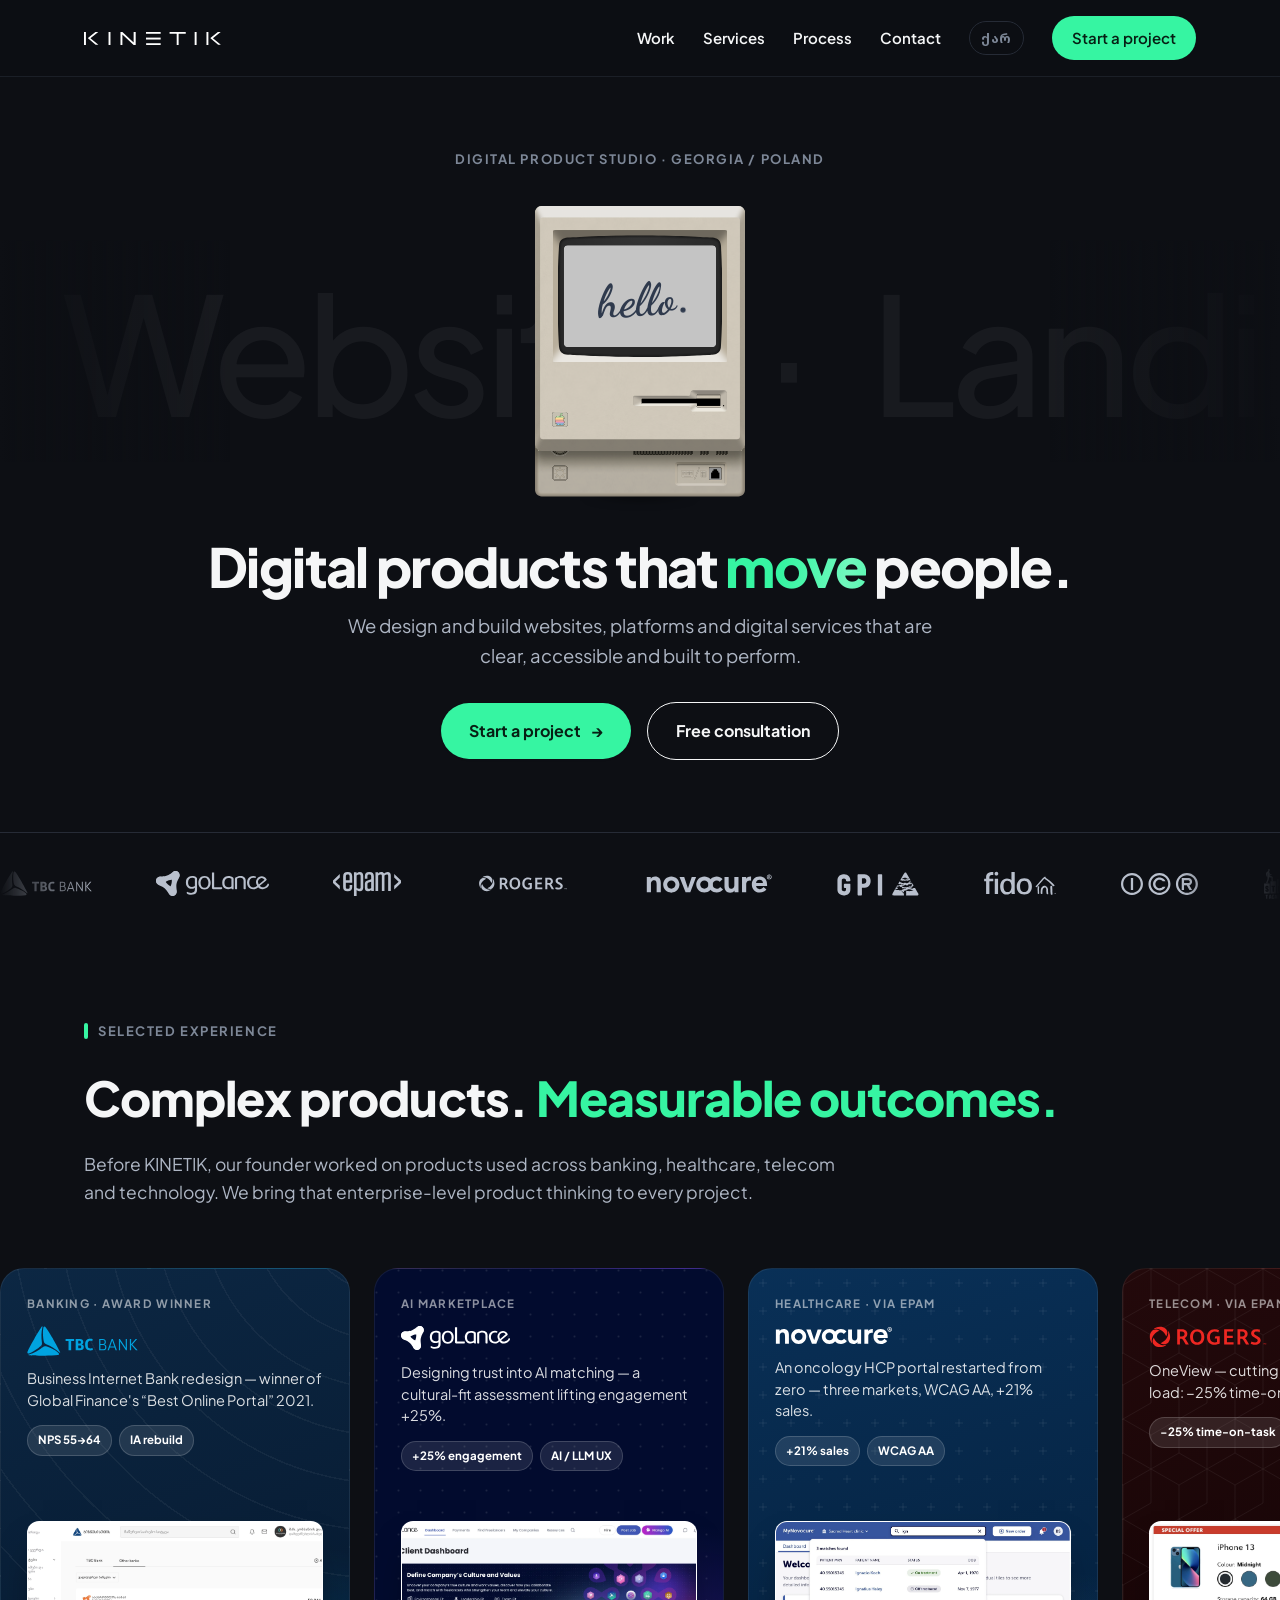
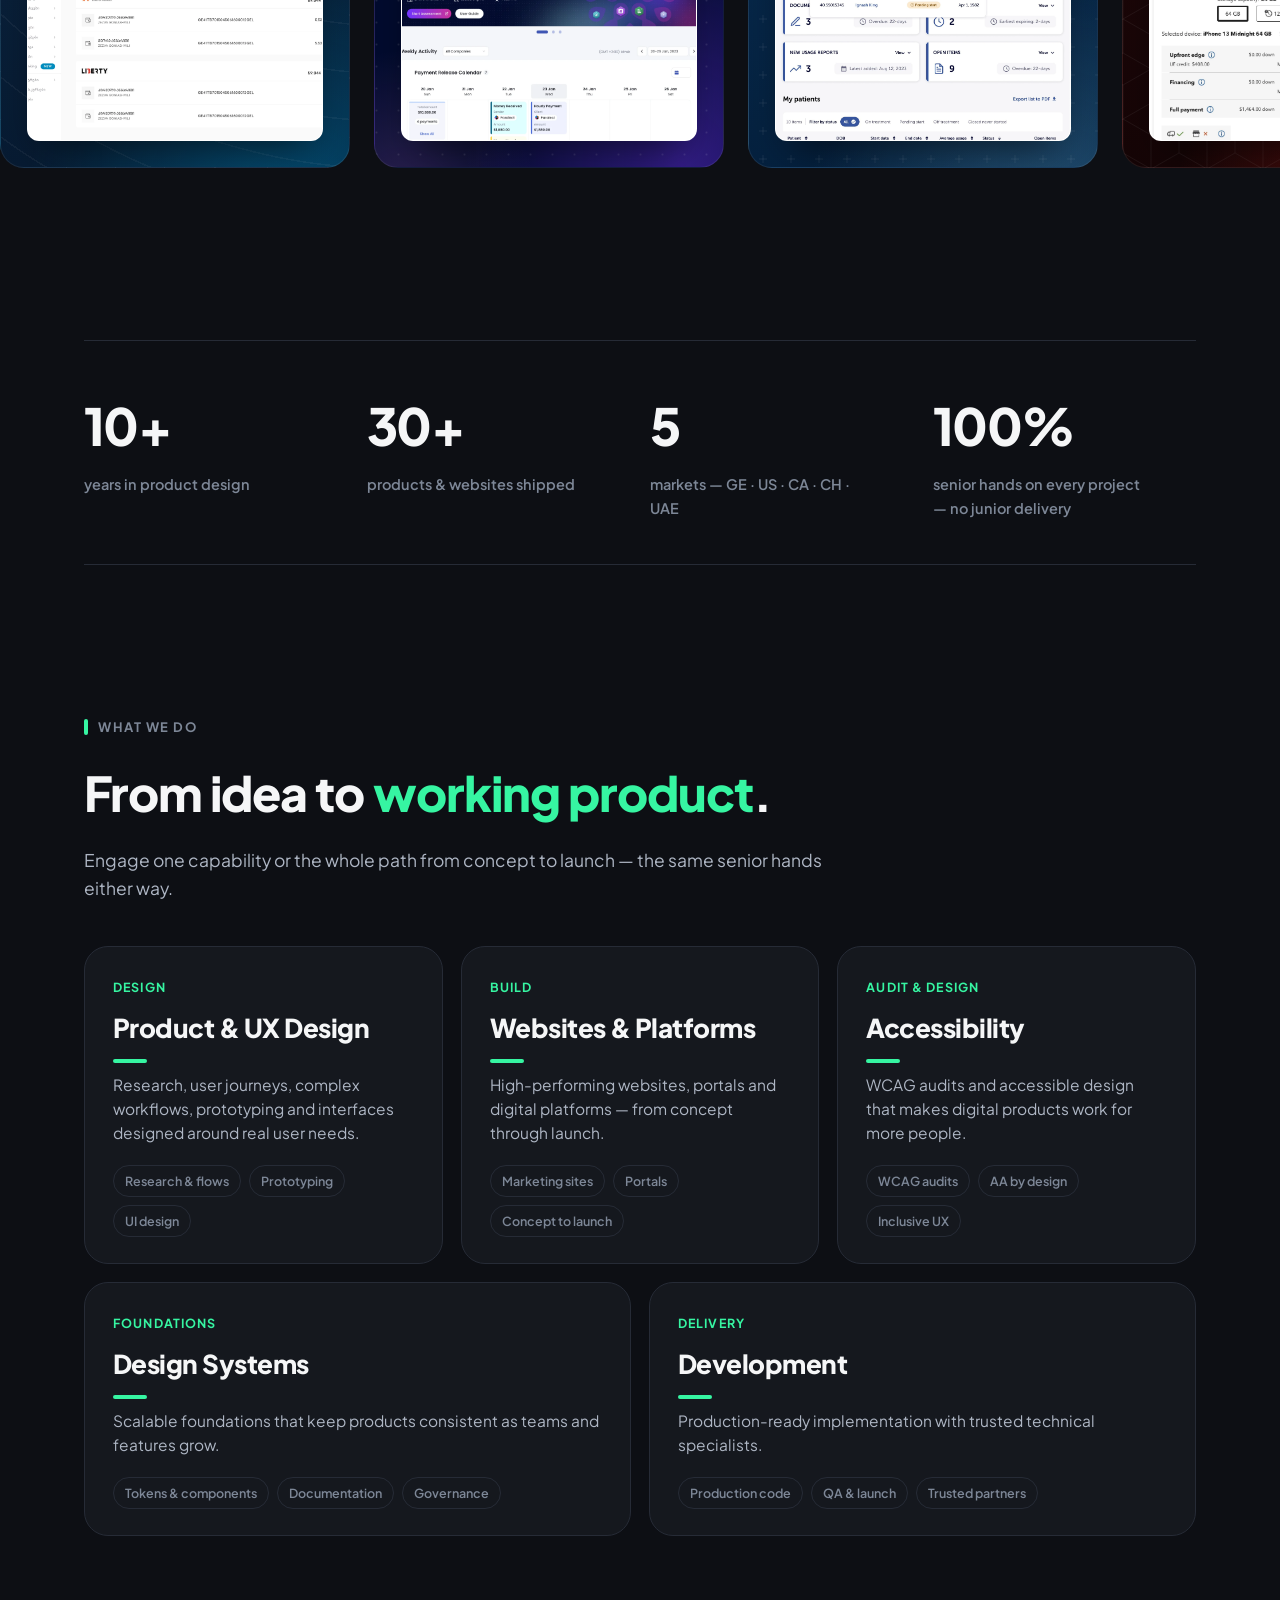
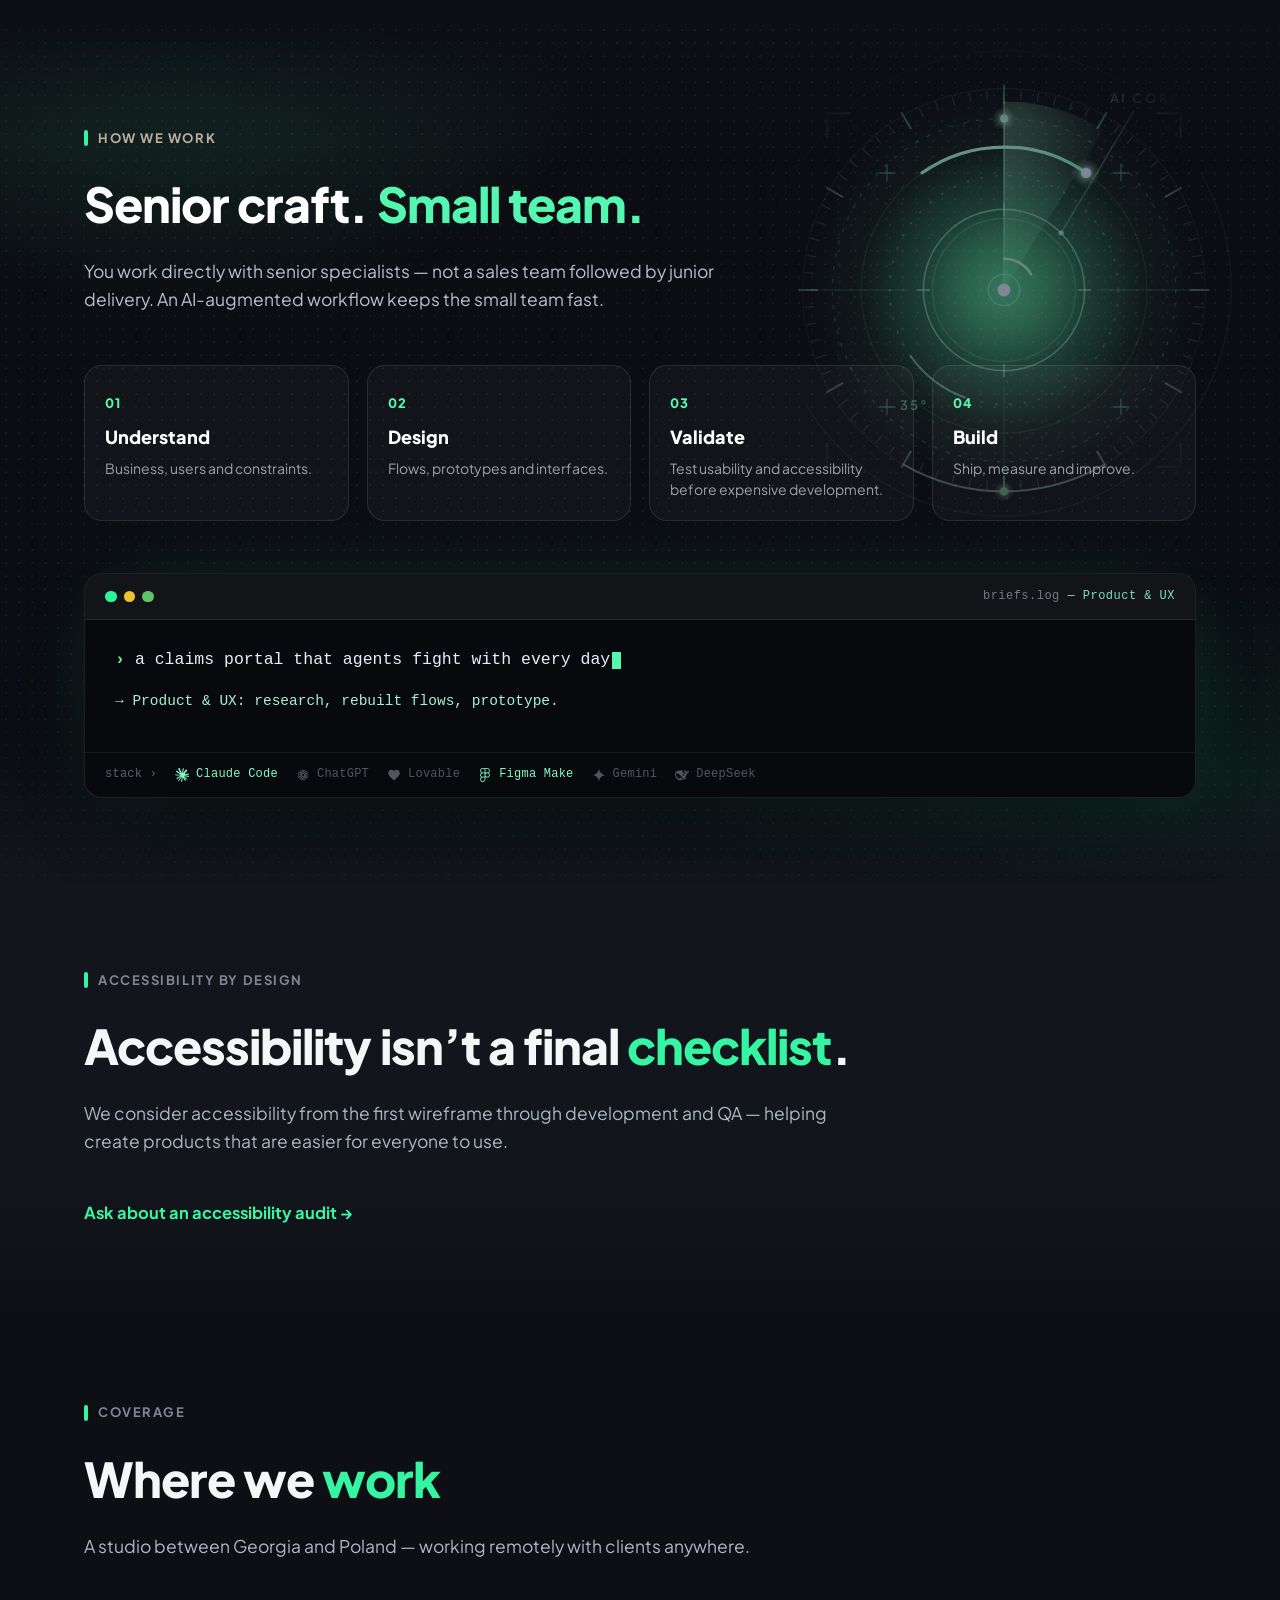
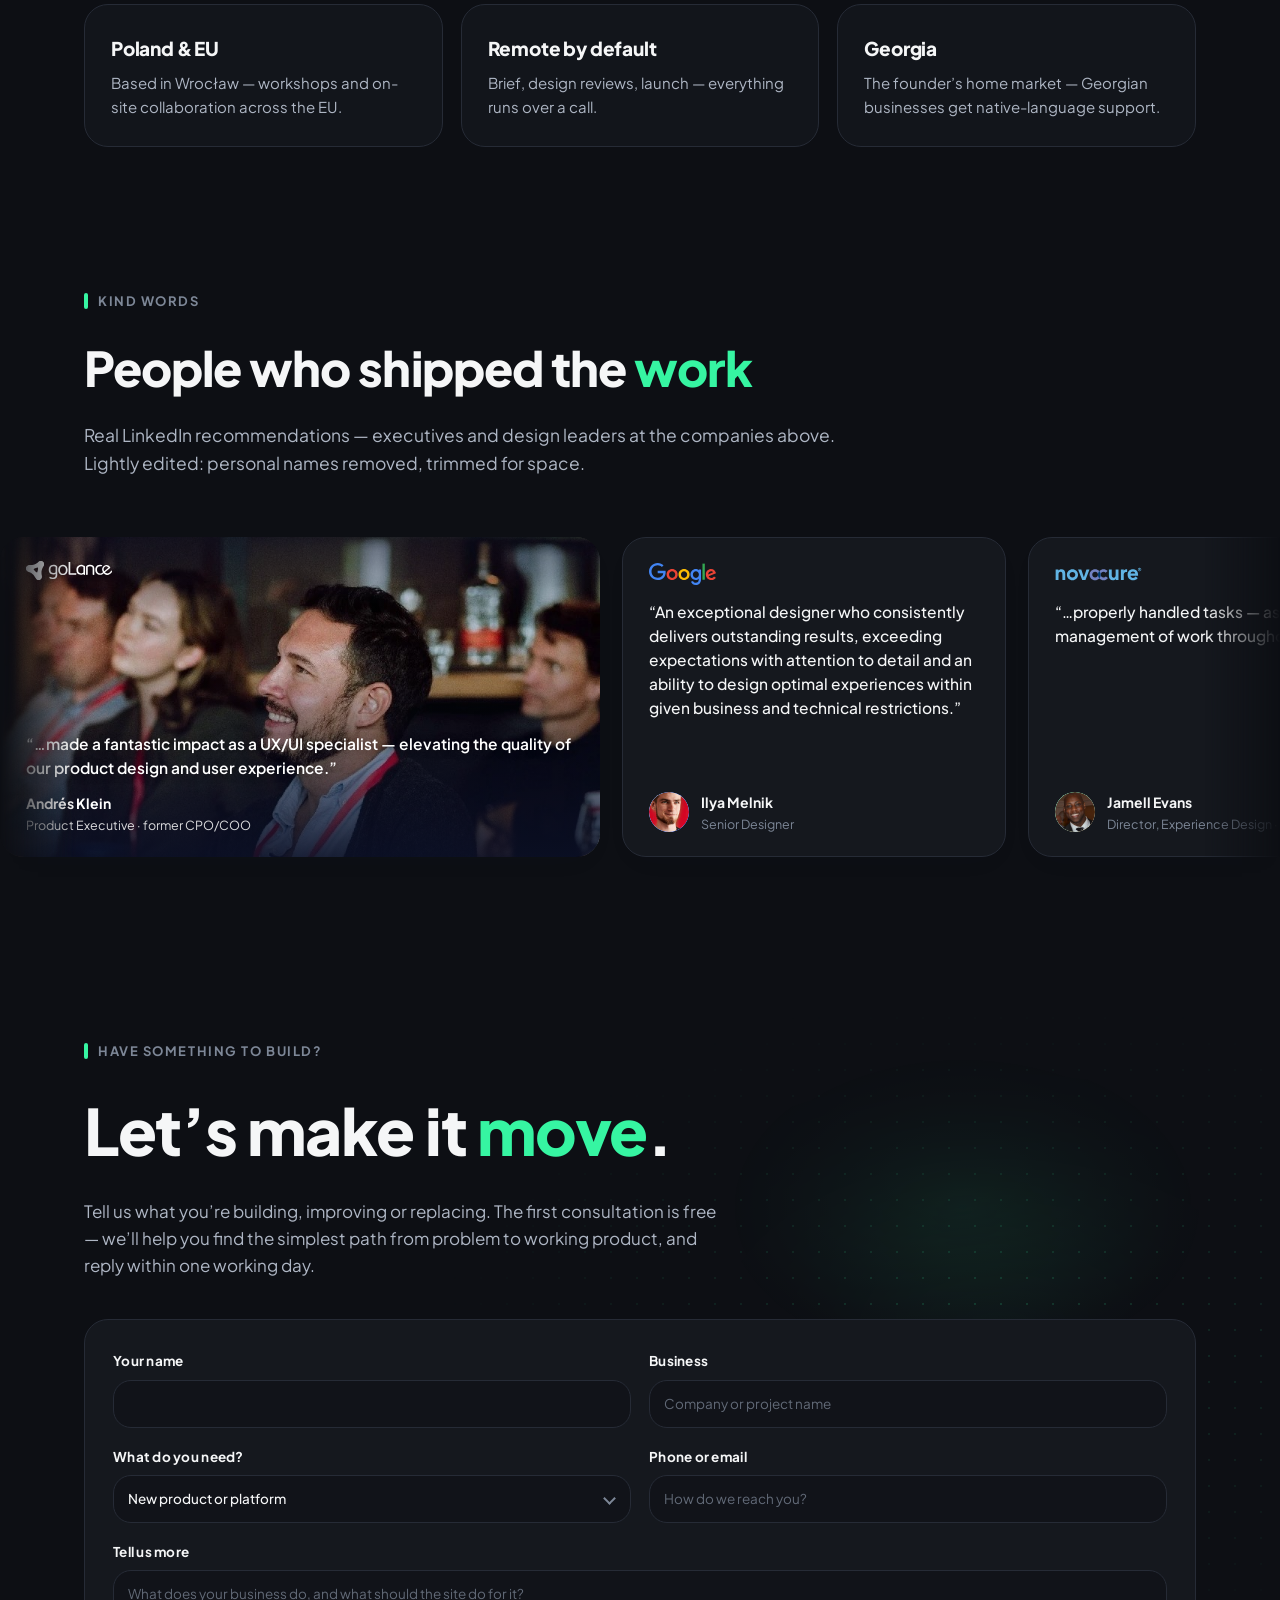
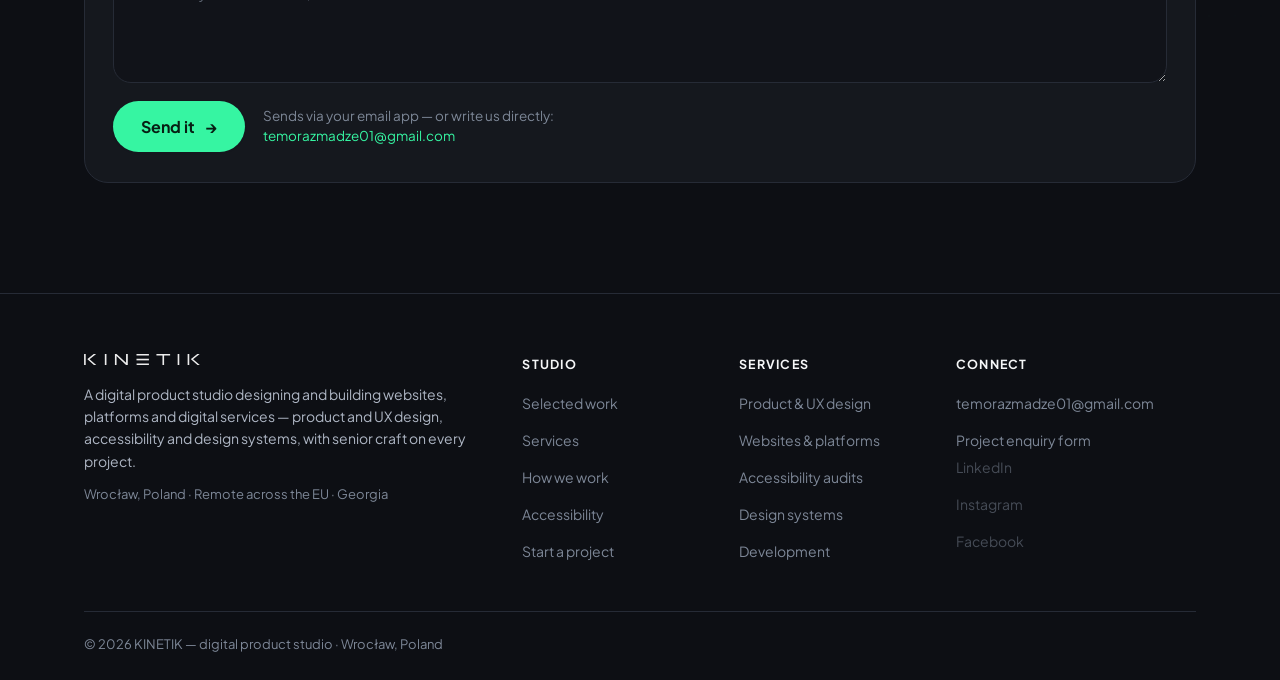
==== index.html @ 0ffe5f5b "Trim the recommendations instead of bracketing them Every quote carried [bracketed] substitutions — " ====
<!DOCTYPE html>
<html lang="en">
<head>
<meta charset="UTF-8">
<meta name="viewport" content="width=device-width, initial-scale=1.0">
<title>KINETIK — Digital Product Studio</title>
<meta name="description" content="KINETIK is a digital product studio. We design and build websites, platforms and digital services that are clear, accessible and built to perform.">

<!-- Open Graph / social share preview.
     TODO when kinetik.ge lands: swap the github.io base below for the real
     domain. Social scrapers demand an ABSOLUTE og:image url — a root-relative
     "/assets/..." also breaks under the Pages subpath, which is why it is fully
     qualified here rather than relative.
     (https://<domain>/assets/og-image.png) — most scrapers refuse relative paths. -->
<meta property="og:type" content="website">
<meta property="og:site_name" content="KINETIK">
<meta property="og:title" content="KINETIK — Digital Product Studio">
<meta property="og:description" content="Digital products that move people. Design, build and accessibility — senior craft, small team.">
<meta property="og:image" content="https://temorazmadze07.github.io/kinetik-site/assets/og-image.png">
<meta property="og:image:width" content="1200">
<meta property="og:image:height" content="630">
<meta property="og:image:alt" content="KINETIK — digital product studio. Digital products that move people.">
<meta name="twitter:card" content="summary_large_image">
<meta name="twitter:image" content="https://temorazmadze07.github.io/kinetik-site/assets/og-image.png">
<meta name="theme-color" content="#0d0f14">
<meta property="og:locale" content="en_GB">
<meta property="og:locale:alternate" content="ka_GE">

<!-- Language pair. hreflang has to be an ABSOLUTE url (relative is invalid), so
     these carry the same temporary github.io base as og:image above and the same
     TODO: swap for https://kinetik.ge/ when the domain lands. Both documents
     must list BOTH alternates, including themselves, or the pairing is ignored. -->
<link rel="canonical" href="https://temorazmadze07.github.io/kinetik-site/">
<link rel="alternate" hreflang="en" href="https://temorazmadze07.github.io/kinetik-site/">
<link rel="alternate" hreflang="ka" href="https://temorazmadze07.github.io/kinetik-site/ka/">
<link rel="alternate" hreflang="x-default" href="https://temorazmadze07.github.io/kinetik-site/">

<link rel="preconnect" href="https://fonts.googleapis.com">
<link rel="preconnect" href="https://fonts.gstatic.com" crossorigin>
<link href="https://fonts.googleapis.com/css2?family=Dancing+Script:wght@700&family=Plus+Jakarta+Sans:ital,wght@0,200..800;1,400&display=swap" rel="stylesheet">
<link rel="stylesheet" href="styles.css?v=19">
<link rel="icon" href="favicon.ico" sizes="32x32">
<link rel="icon" href="assets/favicon.svg" type="image/svg+xml">
<link rel="apple-touch-icon" href="apple-touch-icon.png">
<link rel="manifest" href="site.webmanifest">
<script>
// Must run before the browser restores scroll: always start at the top.
if ("scrollRestoration" in history) history.scrollRestoration = "manual";
</script>
</head>
<body>

<div class="curtain" aria-hidden="true"></div>

<header class="nav" id="top">
  <div class="nav-inner">
    <a class="nav-name" href="#top"><img class="nav-logo" src="assets/kinetik-wordmark-white.svg" alt="KINETIK" width="999" height="95"></a>
    <button class="nav-toggle" type="button" aria-label="Open menu" aria-expanded="false" aria-controls="nav-links"><span class="nav-burger" aria-hidden="true"></span></button>
    <nav class="nav-links" id="nav-links" aria-label="Main navigation">
      <a href="#work">Work</a>
      <a href="#services">Services</a>
      <a href="#process">Process</a>
      <a href="#contact">Contact</a>
      <a class="nav-lang" href="ka/" hreflang="ka" lang="ka">ქარ</a>
      <a class="btn btn-small" href="#contact"><span class="cv-long">Start a project</span><span class="cv-short" aria-hidden="true">Start</span></a>
    </nav>
  </div>
</header>

<main>
  <!-- ============ HERO v2 — matmac-style: giant marquee + retro Mac + orbit badge ============
       v1 hero (showreel layout) lives in git history; its CSS/JS stay in place, unused. -->
  <section class="khero">
    <div class="wrap khero-inner">
      <p class="khero-kicker reveal">Digital product studio &middot; Georgia / Poland</p>
      <div class="khero-mark reveal d1">
        <!-- ghost services type: a BACKGROUND layer centred on the wordmark and
             bleeding the full viewport width, same treatment as the portfolio's
             hero band. Lives inside .khero-mark so it self-centres at every size. -->
        <div class="khero-marquee" aria-hidden="true">
          <div class="khero-mq-track">
            <ul>
              <li>Websites ·</li><li>Landing pages ·</li><li>Redesign ·</li><li>E-commerce ·</li><li>Product design ·</li><li>Branding ·</li>
            </ul>
            <ul>
              <li>Websites ·</li><li>Landing pages ·</li><li>Redesign ·</li><li>E-commerce ·</li><li>Product design ·</li><li>Branding ·</li>
            </ul>
          </div>
        </div>
        <!-- The hero object is the portfolio's FULL mac moment: the Macintosh
             mockup (assets/mac.svg, same file) with the handwritten hello writing
             itself on the CRT — Dancing Script + stroke-mask, portfolio's exact
             geometry (hello at 50%/30.9% of the mac art) and timings (mac rises
             at .45s, pen draws 1.6s @1.15s, dot @2.85s). Brand wordmark stays in
             the nav only. -->
        <div class="khero-mac" aria-hidden="true">
          <img class="khero-macsvg" src="assets/mac.svg" alt="" width="706" height="978">
          <svg class="khero-hello" viewBox="22 0 96 58" width="96" height="58" xmlns="http://www.w3.org/2000/svg" aria-hidden="true">
          <defs>
            <mask id="helloMask" maskUnits="userSpaceOnUse" x="0" y="0" width="150" height="70">
              <path class="hh-mask" pathLength="1" d="M28 44 C30 36 33 24 36 16 C38 10 41 7 43 9 C44 11 42 18 40 24 C38 33 37 41 37 46 C37 48 38 49 39 48 C41 46 42 40 44 35 C45 31 47 30 48 33 C49 36 48 42 48 46 C49 50 51 49 53 46 C55 42 58 36 60 33 C61 31 62 32 61 34 C59 38 56 40 54 41 C52 42 52 45 54 46 C56 48 60 47 63 44 C66 44 68 36 70 26 C72 15 75 7 76 6 C77 6 77 11 76 17 C74 27 71 38 70 44 C70 48 70 50 72 49 C74 46 77 38 80 28 C82 16 86 7 87 6 C88 6 88 11 87 17 C85 27 82 38 81 44 C81 48 81 50 83 49 C85 48 88 46 90 42 C92 36 95 32 98 31 C95 30 92 33 91 37 C90 41 92 45 95 45 C99 45 102 42 102 38 C102 34 100 31 98 31 C100 32 103 36 104 40 C105 43 106 46 106 47"/>
            </mask>
          </defs>
          <text class="hh-text" x="66" y="48" text-anchor="middle" mask="url(#helloMask)">hello</text>
          <circle class="hh-dot" cx="112" cy="45" r="2.6"/>
          </svg>
        </div>
      </div>
      <h1 class="khero-title reveal d1">Digital products that <span class="accent">move</span> people.</h1>
      <p class="khero-sub reveal d2">We design and build websites, platforms and digital services that are clear, accessible and built to perform.</p>
      <div class="hero-cta reveal d3">
        <a class="btn" href="#contact">Start a project <span class="btn-arrow">→</span></a>
        <a class="btn btn-ghost" href="#contact">Free consultation</a>
      </div>
    </div>
  </section>

  <!-- ============ TRUST STRIP ============ -->
  <section class="trust" aria-label="Companies our founder has designed for">
    <svg width="0" height="0" style="position:absolute" aria-hidden="true">
      <defs>
        <symbol id="lg-epam" viewBox="0 0 225.2 79.3">
          <g fill="currentColor" transform="translate(-399.4 -472.35)">
            <path d="M441.9,507.85v14.5c0,3.7,1.8,5.5,5.5,5.5H449c3.7,0,5.5-1.8,5.5-5.5v-7.1H463v6.8c0,9.3-4.7,14.1-14.1,14.1h-1.8c-9.3,0-14.1-4.7-14.1-13v-35.6c0-10.4,4.7-15.2,14.1-15.2h1.8c9.3,0,14.1,4.7,14.1,14.1v21.3H441.9Zm0-8.5h12.5v-13.2c0-3.7-1.8-5.5-5.5-5.5h-1.4c-3.7,0-5.5,1.8-5.5,5.5v13.2Z"/>
            <path d="M468.8,473.15h8.8v4a14.74,14.74,0,0,1,10.7-4.7c7.5,0,11.2,5,11.2,12.3v39c0,7.4-3.7,12.3-11.2,12.3a14.86,14.86,0,0,1-10.7-4.5v20.1h-8.8Zm8.8,51.4a12.23,12.23,0,0,0,8.1,3.2c3.2,0,5.1-1.5,5.1-5.1v-36.8c0-3.6-1.8-5.1-5.1-5.1a12.75,12.75,0,0,0-8.1,3.2Z"/>
            <path d="M504.8,513.75c0-7.7,2.5-10.8,9.2-13.1l11.8-4v-10.5c0-3.7-1.8-5.7-5.5-5.7h-1.4c-3.7,0-5.5,2-5.5,5.7V495h-8.5v-8.5c0-9.3,4.7-14.1,14.1-14.1h1.7c9.3,0,14.1,4.7,14.1,14.1v48.9H526v-3.9a14.87,14.87,0,0,1-10.7,4.6c-7,0-10.3-4-10.3-11v-11.3Zm21,11.1v-20.5l-8,3c-3.2,1.3-4.3,2.9-4.3,6.5v9.5c0,3,1.5,4.5,4.3,4.5A14.48,14.48,0,0,0,525.8,524.85Z"/>
            <path d="M570,535.35h-8.8v-50.1c0-3.1-1.5-4.5-4.2-4.5-2.4,0-5,.9-8.1,3.1v51.5h-8.8v-62.2h8.8v4a15.09,15.09,0,0,1,10.7-4.7c4.5,0,7.5,1.8,9.1,5.1,3.1-2.7,6.8-5.1,11.9-5.1,6.8,0,10.3,4.2,10.3,11v52h-8.8v-50.2c0-3.1-1.5-4.5-4.2-4.5-2.4,0-5,.9-8.1,3.1v51.5Z"/>
            <path d="M421.9,478.85v11.5l-14.7,14,14.7,13.8v11.7l-22.5-21.2v-8.4Z"/>
            <path d="M624.6,500.25v8.4l-22.5,21.2v-11.7l14.7-13.8-14.7-14.1v-11.4Z"/>
          </g>
        </symbol>
        <symbol id="lg-golance" viewBox="0 0 136 30">
          <path fill="currentColor" d="M107.997 13.1834V11.6207C107.997 9.69205 107.423 8.27344 106.275 7.36456C105.148 6.43349 103.599 5.96802 101.628 5.96802C100.458 5.96802 99.4075 6.12313 98.4759 6.43349C97.5445 6.72165 96.7971 7.03201 96.2338 7.36456C95.7789 7.65273 95.4539 7.95192 95.259 8.26228C95.0857 8.55044 94.9991 8.92725 94.9991 9.39286V13.1834V15.0121V20.7312C94.9991 21.1525 95.1182 21.4628 95.3565 21.6623C95.5947 21.8396 95.9414 21.9283 96.3963 21.9283C96.6562 21.9283 96.8946 21.8951 97.1111 21.8286C97.3278 21.7842 97.4903 21.7398 97.5986 21.6955V15.0121V13.1834V9.25981C98.0752 8.97165 98.6492 8.71672 99.3208 8.49501C99.9923 8.27344 100.761 8.16259 101.628 8.16259C102.776 8.16259 103.686 8.45075 104.358 9.02708C105.051 9.6034 105.397 10.5123 105.397 11.7536V13.1834V15.0121V20.7312C105.397 21.1525 105.506 21.4628 105.722 21.6623C105.961 21.8396 106.318 21.9283 106.795 21.9283C107.033 21.9283 107.26 21.8951 107.477 21.8286C107.715 21.7842 107.889 21.7398 107.997 21.6955V15.0121V13.1834Z"/>
          <path fill="currentColor" d="M68.7678 21.7982C68.3561 21.7982 68.0096 21.6652 67.7278 21.3992C67.4679 21.111 67.3379 20.7564 67.3379 20.3352V1.64832H70.0025V19.4707H79.3284C79.4368 19.5594 79.5234 19.7035 79.5885 19.903C79.6534 20.1025 79.6859 20.3242 79.6859 20.5679C79.6859 20.9448 79.5885 21.2441 79.3935 21.4657C79.1985 21.6874 78.9386 21.7982 78.6136 21.7982H68.7678Z"/>
          <path fill="currentColor" d="M65.76 14.1172C65.76 15.7575 65.4567 17.1873 64.8501 18.4065C64.2434 19.6256 63.3878 20.5678 62.283 21.2327C61.1782 21.8978 59.8784 22.2303 58.3837 22.2303C56.8888 22.2303 55.5783 21.8978 54.4518 21.2327C53.347 20.5678 52.4913 19.6256 51.8847 18.4065C51.2782 17.1873 50.9749 15.7575 50.9749 14.1172C50.9749 12.4547 51.2782 11.0249 51.8847 9.82788C52.513 8.60865 53.3795 7.66654 54.4842 7.00156C55.6108 6.33659 56.9105 6.00403 58.3837 6.00403C59.8568 6.00403 61.1457 6.33659 62.2505 7.00156C63.3554 7.66654 64.211 8.60865 64.8176 9.82788C65.4457 11.0249 65.76 12.4547 65.76 14.1172ZM58.3837 8.1986C56.9322 8.1986 55.7733 8.73053 54.9068 9.79466C54.0618 10.8365 53.6394 12.2773 53.6394 14.1172C53.6394 15.9792 54.051 17.4312 54.8742 18.473C55.7191 19.5148 56.8888 20.0358 58.3837 20.0358C59.8568 20.0358 61.0049 19.5148 61.8281 18.473C62.6729 17.409 63.0953 15.957 63.0953 14.1172C63.0953 12.2773 62.6729 10.8365 61.8281 9.79466C61.0049 8.73053 59.8568 8.1986 58.3837 8.1986Z"/>
          <path fill="currentColor" fill-rule="evenodd" clip-rule="evenodd" d="M42.9955 21.3327C41.7391 21.3327 40.58 21.0888 39.5185 20.6011C38.457 20.0914 37.6014 19.2711 36.9516 18.1406C36.3016 17.0101 35.9767 15.5139 35.9767 13.6517C35.9767 11.9672 36.2908 10.5594 36.919 9.42899C37.569 8.29841 38.457 7.44496 39.5836 6.86864C40.7101 6.29231 41.999 6.00415 43.4504 6.00415C44.447 6.00415 45.3568 6.1372 46.18 6.40316C47.0249 6.64707 47.7289 6.95729 48.2921 7.33424C48.6171 7.55581 48.877 7.81074 49.072 8.0989C49.2887 8.365 49.397 8.69742 49.397 9.09644V18.8057V19.3708V22.4631C49.397 23.9263 49.0829 25.1011 48.4546 25.9878C47.848 26.8745 47.0032 27.5172 45.92 27.9163C44.8585 28.3153 43.6562 28.5148 42.3131 28.5148C41.23 28.5148 40.2984 28.3929 39.5185 28.149C38.7388 27.9052 38.208 27.7057 37.9264 27.5505C37.2764 27.1737 36.9516 26.6972 36.9516 26.1207C36.9516 25.8103 37.0165 25.5444 37.1465 25.3227C37.2981 25.1232 37.4823 24.9681 37.6989 24.8572C38.1539 25.212 38.7928 25.5333 39.6161 25.8215C40.4609 26.1319 41.3599 26.287 42.3131 26.287C43.7645 26.287 44.8694 25.9656 45.6276 25.3227C46.4075 24.6799 46.7974 23.6713 46.7974 22.297V20.2004C46.4856 20.4451 46.074 20.6784 45.5626 20.9004C44.8694 21.1886 44.0137 21.3327 42.9955 21.3327ZM45.4001 8.49792C45.9634 8.67523 46.4292 8.8859 46.7974 9.12967V17.7505C46.4774 18.0693 46.0767 18.3656 45.5951 18.6394C45.0102 18.9718 44.2411 19.1381 43.2879 19.1381C41.9665 19.1381 40.8509 18.7169 39.9411 17.8746C39.0529 17.0323 38.6088 15.6136 38.6088 13.6185C38.6088 11.8229 39.0529 10.4708 39.9411 9.56191C40.8292 8.65316 41.999 8.19872 43.4504 8.19872C44.2086 8.19872 44.8585 8.29841 45.4001 8.49792Z"/>
          <path fill="currentColor" fill-rule="evenodd" clip-rule="evenodd" d="M86.8771 21.848C85.5925 21.848 84.4076 21.5975 83.3225 21.0965C82.2372 20.5728 81.3625 19.7303 80.6981 18.5691C80.0336 17.4078 79.7014 15.8708 79.7014 13.9581C79.7014 12.2277 80.0226 10.7817 80.6648 9.62048C81.3293 8.45922 82.2372 7.58263 83.3889 6.99057C84.5406 6.3985 85.8583 6.10254 87.3421 6.10254C88.3608 6.10254 89.291 6.23922 90.1325 6.51245C90.9963 6.76281 91.7161 7.08164 92.2919 7.46868C92.6242 7.69644 92.8899 7.95823 93.0892 8.25433C93.3107 8.52756 93.4214 8.86913 93.4214 9.27891V19.8329V21.848C93.4214 21.848 91.3743 22.3703 90.963 21.4039C90.7857 20.9868 90.7637 20.685 90.7637 20.685C90.4449 20.9363 90.0242 21.1759 89.5014 21.4039C88.7927 21.7 87.9179 21.848 86.8771 21.848ZM90.7637 9.31308V18.1684C90.4366 18.4958 90.0269 18.8002 89.5346 19.0814C88.9367 19.4229 88.1505 19.5937 87.176 19.5937C85.825 19.5937 84.6845 19.161 83.7544 18.2959C82.8463 17.4306 82.3923 15.9733 82.3923 13.9241C82.3923 12.0797 82.8463 10.6907 83.7544 9.75716C84.6623 8.82353 85.8583 8.35671 87.3421 8.35671C88.1172 8.35671 88.7817 8.45922 89.3353 8.66411C89.9111 8.84626 90.3873 9.06258 90.7637 9.31308Z"/>
          <path fill="currentColor" fill-rule="evenodd" clip-rule="evenodd" d="M124.866 17.8402L132.582 11.4077C132.889 11.1683 133.084 10.9086 133.168 10.6284C133.242 10.3295 133.158 9.97474 132.915 9.5641C132.256 8.44416 131.426 7.60651 130.427 7.05089C129.435 6.46546 128.366 6.19386 127.222 6.23607C126.095 6.26707 124.974 6.62482 123.859 7.30944C122.982 7.84818 122.261 8.50616 121.699 9.28365C121.125 10.0424 120.734 10.8794 120.526 11.7947C120.336 12.6987 120.334 13.6662 120.518 14.6968C120.709 15.6977 121.769 17.7083 121.769 17.7083C121.769 17.7083 120.091 18.9459 119.446 19.2253C118.801 19.5047 118.101 19.6942 117.229 19.6942C115.783 19.6942 114.582 19.1943 113.625 18.1945C112.668 17.1946 112.19 15.76 112.19 13.8907C112.19 12.0431 112.647 10.6195 113.561 9.61963C114.497 8.61973 115.719 8.11978 117.229 8.11978C118.122 8.11978 118.963 8.32416 119.253 8.47433C119.253 8.47433 121.138 7.43249 120.22 6.82542C119.542 6.37646 118.548 5.96802 117.229 5.96802C115.762 5.96802 114.444 6.25057 113.274 6.81569C112.126 7.40257 111.222 8.28282 110.563 9.45658C109.904 10.6303 109.574 12.1084 109.574 13.8907C109.574 15.6513 109.915 17.1185 110.595 18.2922C111.275 19.4878 112.19 20.379 113.338 20.9657C114.507 21.5744 115.783 21.8787 117.165 21.8787C118.483 21.8787 119.446 21.5754 120.22 21.204C121.059 20.8498 122.414 19.9508 122.93 19.4231C123.498 20.0803 124.148 20.694 124.809 21.0964C125.981 21.7751 127.232 22.0615 128.563 21.9555C129.913 21.8384 131.292 21.3478 132.7 20.4837C133.504 19.9899 134.171 19.4533 134.701 18.8738C135.25 18.2831 135.628 17.7206 135.836 17.1864C136.051 16.6222 136.055 16.1627 135.846 15.808C135.714 15.5841 135.535 15.4274 135.308 15.338C135.088 15.2186 134.839 15.1554 134.561 15.1482C134.371 15.6713 134.042 16.2543 133.575 16.8972C133.108 17.54 132.49 18.0972 131.722 18.5685C130.276 19.4551 128.909 19.774 127.617 19.5249C126.621 19.3084 125.696 18.7415 124.866 17.8402ZM130.6 10.4515C129.923 9.46991 129.081 8.8432 128.075 8.57146C127.057 8.28111 126 8.47265 124.903 9.14607C123.77 9.84191 123.076 10.8398 122.82 12.1398C122.579 13.3763 122.846 14.6905 123.704 16.1913L130.6 10.4515Z"/>
          <path fill="currentColor" fill-rule="evenodd" clip-rule="evenodd" d="M28.417 5.27847C28.4959 3.77077 27.9113 2.24387 26.7021 1.19089C24.6466 -0.599161 21.565 -0.341963 19.819 1.76533C19.1319 2.59454 18.754 3.58663 18.6737 4.59415C18.5511 5.65418 18.6706 6.71445 18.8062 7.91608C19.0012 9.64536 19.2292 11.6671 18.816 14.4012C18.4744 16.6613 17.5272 18.544 16.6699 20.2482C16.0659 21.4492 15.5065 22.5613 15.2348 23.6545C14.743 25.4754 15.2829 27.5054 16.7799 28.8092C18.8354 30.5991 21.917 30.342 23.663 28.2347C24.3088 27.4553 24.6815 26.5319 24.7906 25.5873C25.0018 24.2404 24.8553 22.7818 24.7011 21.2472C24.5124 19.3688 24.3122 17.3767 24.7426 15.3368C25.3194 12.6023 26.2036 10.9215 26.9624 9.47896C27.605 8.25739 28.1577 7.20672 28.3578 5.832C28.3863 5.65624 28.4055 5.47939 28.4157 5.30229C28.4162 5.29451 28.4168 5.28673 28.4173 5.27883L28.417 5.27847Z"/>
          <path fill="currentColor" fill-rule="evenodd" clip-rule="evenodd" d="M25.751 9.42706C27.063 8.74659 28.0596 7.47027 28.3442 5.8779C28.8281 3.171 27.0716 0.576052 24.4211 0.0819324C23.3779 -0.112677 22.3515 0.0472888 21.4608 0.477957C20.5055 0.897078 19.6704 1.53026 18.7243 2.24779C17.3625 3.28052 15.7701 4.48793 13.2563 5.48334C11.1784 6.30614 9.11644 6.40618 7.24984 6.49662C5.93347 6.56055 4.71432 6.61963 3.65555 6.92437C1.87454 7.39673 0.43241 8.88334 0.0801746 10.8536C-0.403722 13.5605 1.35266 16.1555 4.00325 16.6496C4.98415 16.8325 5.95009 16.7021 6.80219 16.328C8.04365 15.8442 9.20096 14.9893 10.4186 14.0898C11.9094 12.9884 13.4907 11.8203 15.4272 11.1855C18.023 10.3345 19.8832 10.2793 21.4796 10.2321C22.8322 10.1919 23.9955 10.1575 25.2566 9.64938C25.4179 9.58751 25.5755 9.51701 25.7289 9.43848C25.7363 9.43484 25.7436 9.43131 25.7509 9.42767L25.751 9.42706Z"/>
          <path fill="currentColor" fill-rule="evenodd" clip-rule="evenodd" d="M17.338 29.166C18.5749 29.9901 20.1605 30.2346 21.6578 29.6874C24.2031 28.7573 25.5296 25.8919 24.6205 23.2875C24.2634 22.2642 23.6142 21.4334 22.8033 20.8583C21.9665 20.2178 21.0078 19.7932 19.9211 19.3118C18.3594 18.6203 16.5336 17.8117 14.4261 16.0772C12.684 14.6436 11.5647 12.861 10.5515 11.2472C9.83788 10.1108 9.17689 9.05808 8.38804 8.27033C7.09301 6.92226 5.1034 6.38587 3.24911 7.06343C0.70386 7.99357 -0.622596 10.8589 0.286431 13.4634C0.622589 14.4265 1.2174 15.219 1.9623 15.7885C2.99673 16.6497 4.30506 17.2491 5.68164 17.8798C7.36629 18.6515 9.15303 19.4701 10.6644 20.8725C12.6903 22.7522 13.6701 24.3781 14.5111 25.7735C15.2215 26.9522 15.8327 27.9664 16.8918 28.8303C17.0309 28.9479 17.1761 29.0574 17.3264 29.1581C17.3302 29.1608 17.334 29.1634 17.3378 29.166H17.338Z"/>
        </symbol>
              <symbol id="lg-rogers" viewBox="-64.16469 -18.6757 556.09398 112.0542"><path fill="currentColor" d="M394.9912 33.641c-1.386-.74-2.4368-1.2961-3.7452-1.9953-4.4075-2.3468-7.8296-4.199-7.8296-8.1608 0-4.4484 4.2194-6.3496 8.9295-6.3496 6.3128 0 11.1945 2.1016 12.1758 2.4695v-9.3956c-.785-.2413-5.119-1.6886-13.1326-1.6886-12.2862 0-18.8975 7.2532-18.8975 15.5244 0 8.2508 6.7012 12.503 12.278 15.4713 1.2757.6787 2.8171 1.5005 4.0355 2.1465 4.6201 2.4614 8.0137 4.3953 8.0137 8.6678 0 4.8614-4.6978 7.1592-9.3874 7.1592-8.0096 0-12.871-2.9234-13.6968-3.3772l-2.7108 8.308c.7932.4743 7.1796 3.737 16.5915 3.737 11.5176 0 20.1241-6.7462 20.1241-16.7265 0-7.0855-4.8204-11.5707-12.7482-15.7901m-55.8053 1.5618h-6.689V17.6096h6.689c8.8273 0 10.3769 5.72 10.3769 8.7128 0 3.4998-1.7745 8.8804-10.3769 8.8804m10.3483 6.9506v-.3557c2.2978-.8627 10.2746-4.894 10.2746-15.418 0-7.5067-4.8409-17.1395-20.3612-17.1395h-16.935v56.2223h9.9844V43.5681h3.5857c5.1761 0 6.4886 1.8848 9.7186 7.6866l8.03 14.2078h11.5094l-9.2975-16.3993c-3.0583-5.4788-5.4092-6.5909-6.509-6.9098M117.4 35.2028h-6.6849V17.6096H117.4c8.8354 0 10.3727 5.72 10.3727 8.7128 0 3.4998-1.7703 8.8804-10.3727 8.8804m10.3523 6.9506v-.3557c2.3019-.8627 10.2746-4.894 10.2746-15.418 0-7.5067-4.845-17.1395-20.3653-17.1395h-16.939v56.2223h9.9925V43.5681h3.5898c5.168 0 6.4804 1.8848 9.7104 7.6866l8.0341 14.2078h11.5053l-9.2974-16.3993c-3.0501-5.4788-5.4052-6.5909-6.505-6.9098m110.7315 1.0917h8.5738v12.597c-2.1793 1.0262-4.4811 1.705-8.1609 1.705-11.8855 0-17.7854-7.9401-17.7854-20.067 0-11.955 5.9857-20.3243 18.1411-20.3243 4.4607 0 8.9827 1.435 12.736 3.7942l2.813-8.6229c-4.4239-2.31-10.291-3.7983-16.3094-3.7983-17.168 0-28.0928 12.5561-28.0928 29.6383 0 16.1336 9.6654 28.0028 27.7411 28.0028 7.6989 0 14.024-1.9585 19.0406-4.522V35.121h-16.0436zm45.1381-2.2692h21.551v-8.3612h-21.551V17.6014h21.641l2.7311-8.3612h-34.61v56.2223h34.6918v-8.3612h-24.4539zM174.2764 57.547c-10.2092 0-15.5325-7.429-15.5325-20.1527 0-12.8096 5.3233-20.2385 15.5325-20.2385 10.4587 0 15.5285 7.7683 15.5285 20.2385 0 12.7237-5.401 20.1527-15.5285 20.1527m0-49.0182c-16.3216 0-26.2447 11.7874-26.2447 28.8655 0 17.2498 10.013 28.7796 26.2447 28.7796 16.0682 0 26.2407-11.5298 26.2407-28.7796 0-16.9922-9.919-28.8655-26.2407-28.8655m252.1397 50.6904l-1.844 4.796h-.026l-1.8644-4.796h-1.3615v6.2433h.8463v-5.2211h.023l2.0524 5.2211h.5724l2.0566-5.2211h.0229v5.2211h.8708v-6.2433h-1.3533zm-10.982.7687h2.0076v5.4746h.8667V59.988h2.0076v-.7687h-4.8818zM60.1392 34.7735c2.4083-3.1482 4.2808-8.3489 4.2808-13.7009C64.42 10.1684 54.2148 0 37.3044 0 26.9234 0 18.6808 4.1745 13.108 8.9336c2.7312-.8913 6.6113-1.795 11.4645-1.795 12.9772 0 28.195 10.238 35.5667 27.635m-45.5756 5.1597c-2.4082 3.1442-4.2808 8.349-4.2808 13.6968 0 10.9043 10.2052 21.0727 27.1156 21.0727 10.381 0 18.6236-4.1745 24.1922-8.9295-2.727.8913-6.6072 1.7908-11.4603 1.7908-12.9772 0-28.195-10.2338-35.5667-27.6308m20.2058-25.3656c-3.1441-2.4123-8.3489-4.2849-13.6968-4.2849C10.1724 10.2828 0 20.488 0 37.4025c0 10.381 4.1745 18.6195 8.9295 24.1881-.8913-2.723-1.7908-6.6071-1.7908-11.4603 0-12.9731 10.2337-28.1909 27.6307-35.5626m32.7947 10.0048c0 12.9772-10.2338 28.195-27.6349 35.5667 3.1442 2.4082 8.353 4.2848 13.701 4.2848 10.9042 0 21.0726-10.2051 21.0726-27.1155 0-10.385-4.1786-18.6277-8.9295-24.1964.8872 2.723 1.7908 6.6072 1.7908 11.4604"/></symbol>
              <symbol id="lg-novocure" viewBox="-140 226 615 98"><path id="XMLID_21_" fill="currentColor" d="M-64.1,317.1h-20v-37.3c0-9.8-1.4-19.9-12-19.9c-14.2,0-15.3,13.1-15.3,17.1v40.1h-20v-73.6
	h19.1v8.9c4.5-6.9,11.8-10.7,21.1-10.7c17,0,27.1,10.9,27.1,29.2V317.1z"/>
<polyline id="XMLID_20_" fill="currentColor" points="66.6,297.6 84.5,243.5 105.5,243.5 77.6,317.1 54.9,317.1 25.9,243.5 48.4,243.5 
	66.2,297.6 66.6,297.6 "/>
<path id="XMLID_19_" fill="currentColor" d="M269,318.9c-17,0-27.1-10.9-27.1-29.2v-46.2h20v37.3c0,9.9,1.4,19.9,12,19.9
	c14.2,0,15.3-13.1,15.3-17.1v-40.1h20v73.6h-19.1v-8.9C285.7,315.1,278.3,318.9,269,318.9"/>
<path id="XMLID_16_" fill="currentColor" d="M410.1,318.8c-21.3,0-36.8-16.2-36.8-38.6c0-23.1,14.8-38.6,36.8-38.6c23.2,0,36.5,14.6,36.5,40
	v6h-53.1c1.5,9.2,8,14.8,17.3,14.8c9,0,13.8-4.5,17.7-9.3l0.7-0.8l14.5,11l-0.7,0.9C435.5,313.5,423.5,318.8,410.1,318.8 M393.6,272
	h33c-0.6-9.4-6.5-14.8-16.4-14.8C401.1,257.2,395.2,262.4,393.6,272"/>
<path id="XMLID_13_" fill="currentColor" d="M-13.6,318.9c-21.6,0-39.1-17.3-39.1-38.6c0-21.3,17.6-38.6,39.1-38.6
	c21.6,0,39.1,17.3,39.1,38.6C25.5,301.6,7.9,318.9-13.6,318.9 M-13.6,260.4c-11.1,0-20.1,8.9-20.1,19.9c0,10.9,9,19.9,20.1,19.9
	c11.1,0,20.1-8.9,20.1-19.9C6.5,269.3-2.5,260.4-13.6,260.4"/>
<path id="XMLID_12_" fill="currentColor" d="M346.1,317.1h-20v-73.6h20v8.8c4.4-6.7,11.8-10.6,20.4-10.6c0.6,0,1.3,0,2.1,0.1l1,0.1v19.5
	l-1.3-0.2c-1.5-0.2-2.8-0.4-4-0.4c-17.9,0-18.1,16.8-18.1,16.9V317.1z"/>
<path id="XMLID_9_" fill="currentColor" d="M145.3,318.4c-21.6,0-39.1-17.3-39.1-38.6c0-21.3,17.6-38.6,39.1-38.6
	c21.6,0,39.1,17.3,39.1,38.6C184.4,301.1,166.9,318.4,145.3,318.4 M145.3,260c-11.1,0-20.1,8.9-20.1,19.9c0,10.9,9,19.9,20.1,19.9
	c11.1,0,20.1-8.9,20.1-19.9C165.4,268.9,156.4,260,145.3,260"/>
<path id="XMLID_8_" fill="currentColor" d="M204.6,318.5c-21.6,0-39.1-17.3-39.1-38.6c0-21.3,17.6-38.6,39.1-38.6c10.5,0,20.4,4.2,27.7,11.7
	l0.7,0.8l-13.5,13.1l-0.7-0.8c-3.8-3.9-8.8-6-14.2-6c-11.1,0-20.1,8.9-20.1,19.9c0,10.9,9,19.9,20.1,19.9c6,0,11.7-2.7,15.5-7.4
	l0.7-0.8l14.6,11.7l-0.7,0.8C227.3,313.2,216.3,318.5,204.6,318.5"/>
<path id="XMLID_7_" fill="currentColor" d="M184.4,279.8c0-9.6-3.6-18.4-9.5-25.2c-5.9,6.8-9.5,15.6-9.5,25.2c0,9.6,3.6,18.4,9.5,25.2
	C180.8,298.3,184.4,289.5,184.4,279.8"/>
<path id="XMLID_2_" fill="currentColor" d="M456.9,231.3c6.5,0,11.7,5.3,11.7,11.9s-5.2,11.9-11.7,11.9c-6.4,0-11.6-5.3-11.6-11.9
	S450.5,231.3,456.9,231.3 M456.9,252.4c5,0,8.8-4.1,8.8-9.3c0-5.2-3.8-9.2-8.8-9.2c-4.9,0-8.7,4.1-8.7,9.2
	C448.2,248.3,452,252.4,456.9,252.4 M452.8,237.1h4.9c2.3,0,3.9,1.5,3.9,3.8c0,1.8-1.3,2.9-2.1,3.1v0.1c0,0,0.1,0.1,0.4,0.7l2.2,4.3
	h-3l-2-4.4h-1.6v4.4h-2.8V237.1z M457.1,242.7c1.1,0,1.7-0.7,1.7-1.8c0-1.1-0.6-1.7-1.7-1.7h-1.6v3.5H457.1z"/></symbol>
              <symbol id="lg-tbc" viewBox="0 0 156.67216 42.32074"><g
     id="layer1"
     transform="translate(179.13371,-233.76225)">
    <g
       id="g1413"
       transform="translate(0.4999957,-0.49999891)">
      <polygon
         transform="matrix(0.02381832,0,0,0.02381832,-179.13808,234.7582)"
         style="clip-rule:evenodd;fill:currentColor;fill-opacity:1;fill-rule:nonzero;image-rendering:optimizeQuality;shape-rendering:geometricPrecision;text-rendering:geometricPrecision"
         class="fil0"
         points="2441,1420 2441,874 2267,874 2267,747 2771,747 2771,874 2596,874 2596,1420 "
         id="polygon1339" />
      <path
         style="clip-rule:evenodd;fill:currentColor;fill-opacity:1;fill-rule:nonzero;stroke-width:0.02381832;image-rendering:optimizeQuality;shape-rendering:geometricPrecision;text-rendering:geometricPrecision"
         class="fil0"
         d="m -103.96746,265.65056 c 0.30964,-0.11909 0.54782,-0.33346 0.69073,-0.61928 0.11909,-0.30963 0.19055,-0.73836 0.19055,-1.31 0,-0.57164 -0.0715,-1.00037 -0.19055,-1.28619 -0.14291,-0.28582 -0.38109,-0.50019 -0.71455,-0.61928 -0.30964,-0.11909 -0.80982,-0.16673 -1.4291,-0.16673 h -1.92928 v 4.16821 h 1.92928 c 0.6431,0 1.11946,-0.0476 1.45292,-0.16673 z m -0.35728,-6.74058 c 0.262,-0.1191 0.45255,-0.30964 0.57164,-0.57164 0.0953,-0.262 0.16673,-0.6431 0.16673,-1.19092 0,-0.524 -0.0714,-0.9051 -0.16673,-1.1671 -0.11909,-0.262 -0.30964,-0.45254 -0.57164,-0.57164 -0.28582,-0.0953 -0.66691,-0.16672 -1.21473,-0.16672 h -1.81019 v 3.83474 h 1.78637 c 0.54782,0 0.95273,-0.0715 1.23855,-0.16672 z m -0.83364,-6.35949 c 3.33457,0 5.00185,1.42909 5.00185,4.28729 0,1.02419 -0.21437,1.81019 -0.69073,2.40565 -0.47637,0.57164 -1.14328,0.88128 -2.00074,0.95274 1.07182,0.0476 1.92928,0.40491 2.52474,1.048 0.571641,0.6431 0.881279,1.54819 0.881279,2.71529 0,3.07256 -1.881649,4.62075 -5.621119,4.62075 h -5.85931 v -16.02972 z"
         id="path1341" />
      <path
         style="clip-rule:evenodd;fill:currentColor;fill-opacity:1;fill-rule:nonzero;stroke-width:0.02381832;image-rendering:optimizeQuality;shape-rendering:geometricPrecision;text-rendering:geometricPrecision"
         class="fil0"
         d="m -95.750142,266.77002 c -1.214734,-1.38146 -1.83401,-3.42984 -1.83401,-6.19276 0,-5.50203 2.453287,-8.26496 7.336042,-8.26496 1.238553,0 2.358014,0.19055 3.382202,0.54782 l -0.690732,2.92966 c -0.690731,-0.35728 -1.524372,-0.54782 -2.477105,-0.54782 -1.048006,0 -1.834011,0.16672 -2.358014,0.45254 -0.547821,0.30964 -0.928914,0.83364 -1.143279,1.59583 -0.214365,0.73837 -0.333456,1.83401 -0.333456,3.28693 0,1.45292 0.119091,2.52474 0.333456,3.26311 0.214365,0.73837 0.57164,1.26237 1.119461,1.54819 0.524003,0.30964 1.310008,0.45255 2.310377,0.45255 1.14328,0 2.096012,-0.23819 2.882017,-0.69073 l 0.666913,3.02492 c -1.071825,0.42873 -2.310377,0.61928 -3.69184,0.61928 -2.453287,0 -4.287297,-0.66691 -5.502032,-2.02456 z"
         id="path1343" />
      <path
         style="clip-rule:evenodd;fill:currentColor;fill-opacity:1;fill-rule:nonzero;stroke-width:0.02381832;image-rendering:optimizeQuality;shape-rendering:geometricPrecision;text-rendering:geometricPrecision"
         class="fil0"
         d="m -70.740906,266.81766 c 0.500185,-0.16673 0.85746,-0.47637 1.071825,-0.88128 0.214365,-0.42873 0.333456,-1.04801 0.333456,-1.85783 0,-0.80982 -0.119091,-1.45292 -0.333456,-1.88165 -0.214365,-0.42873 -0.595458,-0.73836 -1.14328,-0.90509 -0.524003,-0.16673 -1.310007,-0.262 -2.310377,-0.262 h -2.929653 v 6.07367 h 3.072563 c 0.976551,0 1.714919,-0.0953 2.238922,-0.28582 z m -0.500184,-7.52659 c 0.452548,-0.16673 0.762186,-0.42873 0.952732,-0.83364 0.190547,-0.38109 0.28582,-0.95273 0.28582,-1.6911 0,-0.73837 -0.09527,-1.28619 -0.262001,-1.6911 -0.190547,-0.3811 -0.476367,-0.66692 -0.905096,-0.80983 -0.42873,-0.16672 -1.024188,-0.23818 -1.834011,-0.23818 h -3.048745 v 5.50203 h 2.858198 c 0.85746,0 1.500555,-0.0714 1.953103,-0.23818 z m -1.691101,-6.74058 c 3.072563,0 4.596936,1.38146 4.596936,4.14438 0,1.09565 -0.214365,1.92929 -0.666913,2.54856 -0.42873,0.59546 -1.071825,0.92892 -1.881648,0.97655 1.048006,0.0476 1.857829,0.3811 2.429469,1.04801 0.57164,0.66691 0.85746,1.61965 0.85746,2.83438 0,3.00111 -1.786374,4.47784 -5.335304,4.47784 h -4.811301 v -16.02972 z"
         id="path1345" />
      <path
         style="clip-rule:evenodd;fill:currentColor;fill-opacity:1;fill-rule:nonzero;stroke-width:0.02381832;image-rendering:optimizeQuality;shape-rendering:geometricPrecision;text-rendering:geometricPrecision"
         class="fil0"
         d="m -59.33193,254.57504 -2.905835,8.64605 h 5.81167 z m -3.40602,10.12279 -1.310008,3.88238 h -1.857829 l 5.764034,-16.02972 h 1.643464 l 5.764033,16.02972 h -1.881647 l -1.310008,-3.88238 z"
         id="path1347" />
      <polygon
         transform="matrix(0.02381832,0,0,0.02381832,-179.13808,234.7582)"
         style="clip-rule:evenodd;fill:currentColor;fill-opacity:1;fill-rule:nonzero;image-rendering:optimizeQuality;shape-rendering:geometricPrecision;text-rendering:geometricPrecision"
         class="fil0"
         points="5426,1420 5426,747 5486,747 5831,1276 5831,747 5900,747 5900,1420 5841,1420 5495,891 5495,1420 "
         id="polygon1349" />
      <polygon
         transform="matrix(0.02381832,0,0,0.02381832,-179.13808,234.7582)"
         style="clip-rule:evenodd;fill:currentColor;fill-opacity:1;fill-rule:nonzero;image-rendering:optimizeQuality;shape-rendering:geometricPrecision;text-rendering:geometricPrecision"
         class="fil0"
         points="6509,747 6222,1076 6536,1420 6437,1420 6149,1086 6149,1420 6076,1420 6076,747 6149,747 6149,1067 6417,747 "
         id="polygon1351" />
      <path
         style="clip-rule:evenodd;fill:currentColor;fill-opacity:1;fill-rule:nonzero;stroke-width:0.02381832;image-rendering:optimizeQuality;shape-rendering:geometricPrecision;text-rendering:geometricPrecision"
         class="fil1"
         d="m -158.60669,257.64761 c 0.19055,1.92928 0.28582,2.95347 -1.28619,4.62075 -1.64346,1.73874 -5.76403,4.93039 -9.97987,7.35986 -1.78638,1.02419 -4.19203,2.26274 -6.00222,2.92965 -1.35764,0.47637 -2.47711,0.69074 -3.04875,-0.28582 -0.35727,-0.64309 -0.19054,-1.21473 0,-1.71492 1.47674,-3.97765 5.69258,-11.40897 8.45551,-16.24409 0.28582,-0.47637 0.57164,-1.00037 0.85746,-1.50055 4.23966,-7.31223 9.86078,-16.26792 10.98024,-17.72083 0.14291,-0.19055 0.45255,-0.42873 0.71455,-0.28582 0.21437,0.11909 0.21437,0.38109 0.19055,0.57164 0,0.0238 -0.0715,0.28582 -0.0953,0.40491 -1.83401,7.38368 -1.61965,14.62445 -0.78601,21.86522 z"
         id="path1353" />
      <path
         style="clip-rule:evenodd;fill:currentColor;fill-opacity:1;fill-rule:nonzero;stroke-width:0.02381832;image-rendering:optimizeQuality;shape-rendering:geometricPrecision;text-rendering:geometricPrecision"
         class="fil1"
         d="m -152.41392,259.91035 c -1.78638,-0.80983 -2.71529,-1.23856 -3.35839,-3.42984 -0.69073,-2.28656 -1.38146,-7.45514 -1.38146,-12.31407 0,-2.04838 0.11909,-4.76367 0.45255,-6.66913 0.262,-1.40528 0.64309,-2.50093 1.78637,-2.50093 0.71455,0 1.11946,0.45255 1.47674,0.88128 2.71529,3.23929 7.0264,10.62297 9.83696,15.41045 0.28582,0.50019 0.57164,1.00037 0.85746,1.52438 4.21585,7.33604 9.17006,16.67282 9.86079,18.3401 0.0953,0.23819 0.16673,0.61928 -0.0953,0.78601 -0.23818,0.11909 -0.45254,-0.0238 -0.59545,-0.11909 -0.0238,-0.0238 -0.21437,-0.21437 -0.30964,-0.28582 -5.47822,-5.28767 -11.86153,-8.74133 -18.53065,-11.62334 z"
         id="path1355" />
      <path
         style="clip-rule:evenodd;fill:currentColor;fill-opacity:1;fill-rule:nonzero;stroke-width:0.02381832;image-rendering:optimizeQuality;shape-rendering:geometricPrecision;text-rendering:geometricPrecision"
         class="fil1"
         d="m -157.48723,264.15001 c 1.59583,-1.14328 2.42947,-1.73874 4.66839,-1.21474 2.31038,0.57164 7.12168,2.54856 11.36134,4.97803 1.76256,1.02419 4.04912,2.47711 5.52585,3.71566 1.09565,0.92891 1.83401,1.81019 1.28619,2.78674 -0.38109,0.6431 -0.95273,0.76219 -1.50055,0.85746 -4.16821,0.71455 -12.71899,0.76219 -18.26865,0.80983 -0.57164,0 -1.1671,0 -1.76256,0 -8.4555,-0.0238 -19.00702,-0.40492 -20.81721,-0.6431 -0.262,-0.0476 -0.61928,-0.16673 -0.59546,-0.47637 0,-0.262 0.21437,-0.38109 0.38109,-0.45254 0.0476,-0.0238 0.28582,-0.0953 0.40492,-0.1191 7.31222,-2.11983 13.48116,-5.90694 19.31665,-10.24187 z"
         id="path1357" />
    </g>
  </g></symbol>
              <symbol id="lg-gpi" viewBox="34 90 1204 351"><path d="M1113.98 218.549C1119.84 218.265 1120.74 221.611 1123.24 226.072C1116.94 229.455 1115.62 230.347 1108.43 230.569C1105.88 234.366 1098.83 244.248 1103.43 248.039C1108.08 249.021 1112.23 246.486 1116.65 244.548C1124.53 248.384 1128.09 250.679 1136.94 250.119C1138.97 253.444 1141.04 257.305 1142.98 260.727C1132.34 260.926 1127.08 261.718 1116.75 263.604C1110.16 276.635 1104.19 269.24 1091.83 270.924C1080.61 271.714 1081.32 273.563 1074.98 281.537C1066.83 291.783 1048.83 282.817 1041.57 276.544C1031.04 279.243 1029.47 284.403 1020.61 287.577C1011.51 290.604 1001.53 289.119 992.315 290.444C989.415 290.861 976.788 296.389 975.931 299.045C979.092 299.994 986.508 300.097 991.005 300.87C1000.64 310.145 1015.19 310.104 1027.77 312.435C1032.05 313.226 1039.09 311.541 1043.67 311.92C1055.44 312.895 1067.64 313.617 1079.24 310.893C1084.65 309.558 1089.73 302.6 1095.75 300.013C1117.8 305 1133.99 305.751 1130.11 276.744C1134.75 270.017 1138.5 268.775 1145.85 265.61C1149.86 271.884 1155.58 282.078 1158.94 288.717C1153.51 291.17 1148.4 295.11 1143.81 298.88C1141.71 325.19 1112.16 319.061 1093.14 320.289C1088.24 320.605 1079.02 319.088 1076.24 324.108C1080.96 326.657 1089.62 324.211 1095.85 324.851C1110.24 326.33 1123.36 330.126 1137.19 333.815C1142.17 330.909 1143.22 330.98 1148.92 330.173C1151.95 327.571 1153.37 326.432 1156.78 324.249C1164.64 323.677 1172.25 325.506 1179.66 324.281L1210.91 378.172C1217 388.623 1223.15 398.803 1228.9 409.618C1234.44 420.031 1228.31 432.638 1216.16 433.667C1208.73 434.296 1201.69 434.137 1194.19 434.138L1157.07 434.146C1121.73 434.152 1083.85 434.848 1048.69 433.987C1047.74 423.43 1050.31 419.763 1050.36 409.157C1050.4 398.332 1046.91 387.709 1047.88 377.248C1048.27 372.946 1052.13 372.394 1053.65 370.347C1051.11 367.007 1027.56 365.484 1022.12 364.771C1020.4 362.585 1018.55 359.428 1015.61 359.465C1011.8 365.953 1029.62 399.893 1003.36 382.451C1000.79 380.74 998.222 379.12 995.675 377.343C991.986 373.863 985.694 360.537 980.309 365.407C979.831 370.966 989.427 378.081 993.042 382.268C1000.11 390.464 1004.99 399.77 1014.84 404.801C1017.76 413.955 1016.94 424.472 1016.74 434.1L919.79 434.146C909.381 434.151 859.823 435.418 853.662 431.983C849.855 429.896 847.072 426.339 845.961 422.143C843.576 413.364 848.321 407.448 852.414 400.129C854.873 395.742 857.494 391.415 860.022 387.069L885.456 343.24C890.127 345.119 897.356 347.052 902.443 348.435C917.722 352.589 928.007 357.98 943.653 352.911C948.826 354.441 951.795 356.416 956.422 359.117C965.509 357.916 974.005 359.159 982.875 357.613C986.905 356.91 984.794 352.574 988.241 351.034C995.116 347.959 1002.9 347.192 1009.83 344.187C1014.26 342.12 1017.84 338.813 1022.7 336.929C1027.71 334.981 1047.16 336.532 1048.06 330.774C1041.41 320.099 997.458 332.795 986.806 324.224C982.477 320.739 988.887 315.582 988.297 311.447C985.322 307.771 977.838 310.867 970.751 308.804C964.639 307.64 957.919 304.256 953.696 299.573C942.646 287.319 939.839 301.624 930.349 305.118C924.945 307.105 921.417 304.899 916.436 302.372C913.039 303.652 909.865 305.157 906.573 306.671C909.94 300.68 913.387 294.732 916.908 288.829C931.591 290.239 945.659 282.924 959.447 278.797C965 277.133 970.881 276.75 976.552 275.575C981.937 274.462 987.694 272.251 993.11 271.729C996.47 271.405 999.669 273.22 1003.02 273.177C1009.09 273.099 1014.83 267.253 1018.8 263.192C1015.17 263.276 1006.69 264.903 1002.78 265.686C992.085 267.829 985.322 268.28 974.508 267.475C963.341 259.266 963.174 265.748 951.863 269.332C944.454 267.451 940.193 263.91 933.547 260.112C939.653 249.049 947.398 234.908 954.335 224.464C961.205 240.549 956.851 238.19 975.341 238.406C979.639 241.788 983.285 249.66 988.812 249.247C1003.76 248.132 1019.66 248.25 1034.42 246.129C1043.71 250.12 1048.59 252.393 1058.37 254.444C1067.95 250.214 1073.21 251.474 1081.36 247.454C1087.62 243.413 1090.91 235.394 1095.62 230.043C1097.62 227.782 1104.69 225.352 1107.17 223.364C1109.73 221.327 1111.21 220.157 1113.98 218.549ZM1075.41 343.527L1070.06 348.541C1063.19 349.824 1060.52 349.873 1054.6 353.654C1048.85 353.713 1038.91 352.288 1035.59 357.685C1036.03 363.335 1050.52 359.163 1053.1 361.769C1060.55 369.296 1060.54 370.653 1071.61 368.81C1085.22 369.409 1089.04 374.989 1104.52 369.332C1119.41 369.583 1120.1 366.103 1133.24 363.201C1138.27 365.228 1152.25 367.375 1155.62 362.135C1152.77 357.733 1142.4 357.704 1137.94 356.603C1132.77 355.331 1125.37 350.621 1121.54 346.971C1115.47 347.941 1104.03 345.451 1097.92 343.757C1093.85 342.626 1092.2 340.481 1087.76 340.885C1083.18 343.018 1080.3 342.769 1075.41 343.527Z" fill="currentColor"/><path d="M344.849 122.979C345.731 122.923 346.616 122.889 347.5 122.876L401.905 122.822C412.329 122.818 426.46 122.355 436.64 123.174C461.88 125.088 483.931 135.009 502.095 152.782C537.269 187.196 536.169 260.871 501.74 295.429C474.16 323.113 440.937 321.119 404.798 321.06C402.764 320.996 402.236 321.024 400.237 321.392C399.498 326.183 400.004 344.476 399.985 350.655C400.041 374.068 399.963 397.494 400.03 420.905C400.044 425.939 397.991 433.679 391.826 434.105C376.265 435.179 359.869 434.737 344.208 434.463C337.683 430.467 336.351 428.857 336.281 421.07C336.092 400.169 336.21 379.261 336.228 358.358L336.245 239.592L336.216 168.4C336.209 158.517 335.652 139.126 336.712 130.053C339.445 125.908 340.345 125.097 344.849 122.979ZM455.086 250.965C467.877 237.596 468.336 206.489 455.197 193.266C441.831 179.814 417.664 183.219 399.969 183.152L400.001 261.156C418.53 261.113 441.234 264.254 455.086 250.965Z" fill="currentColor"/><path d="M127.757 123.169C129.857 122.809 137.077 122.729 139.408 122.887C166.52 124.731 192.084 133.119 210.736 153.791C226.088 170.159 230.85 192.435 230.403 214.28C230.287 219.947 227.037 226.323 220.619 226.54C205.439 227.054 188.364 227.743 173.265 226.509C167.365 222.676 166.457 219.287 166.375 212.342C166.4 205.946 165.7 198.79 160.928 193.937C148.572 181.37 123.495 181.363 110.609 193.158C105.547 197.792 104.31 204.382 104.287 210.947C104.179 242.404 104.359 273.863 104.369 305.321L104.231 334.685C104.199 340.032 103.886 346.442 104.512 351.593C107.535 376.175 145.111 378.531 160.147 364.268C169.055 355.818 166.581 336.342 166.471 324.683C154.371 324.543 133.444 329.388 134.718 310.362C135.402 300.149 131.855 271.158 138.639 263.67C142.29 259.641 169.844 261.05 176.701 261.093C185.842 261.133 219.976 258.947 226.033 263.654C228.727 265.747 229.769 269.98 230.177 273.187C231.603 284.407 230.315 297.703 230.29 309.143C230.223 339.814 234.557 373.262 214.566 399.161C198.356 420.158 173.594 430.6 147.81 433.835C121.871 437.089 91.4728 430.163 70.7066 413.899C54.2445 401.2 43.5979 382.404 41.1728 361.76C40.0545 352.536 40.4222 340.738 40.432 331.198L40.4705 284.522L40.4223 230.362C40.4158 218.344 39.8259 202.063 41.9487 190.631C44.1233 178.534 49.2235 167.15 56.8051 157.472C75.0126 134.402 99.7166 126.517 127.757 123.169Z" fill="currentColor"/><path d="M642.317 122.997C654.409 122.18 667.601 123.245 679.8 122.735C684.731 122.529 691.035 123.246 694.855 126.598C697.085 128.558 697.066 133.641 697.383 136.48C697.612 148.24 697.513 160.361 697.513 172.101L697.519 240.753C697.519 302.58 698.078 365.351 697.395 427.113C694.464 431.634 693.818 432.48 688.886 434.526C677.011 434.825 665.048 434.571 653.123 434.729C642.36 434.871 633.77 434.248 633.721 421.246C633.64 399.502 633.665 377.761 633.665 356.023V227.429L633.634 163.196C633.634 155.529 633.168 136.619 634.329 129.813C636.82 125.819 638.056 125.038 642.317 122.997Z" fill="currentColor"/><path d="M1034.73 95.776C1040.02 95.3823 1047.02 96.056 1050.12 100.942C1072.46 136.159 1092.06 173.798 1113.68 209.471L1107.82 211.25C1104.35 210.331 1098.73 208.126 1095.17 206.841C1084.36 210.572 1079.21 217.104 1067.06 216.518C1057.75 216.071 1047.62 215.02 1038.47 216.546C1027.03 218.529 1023.15 218.575 1012.59 214.127C1005.89 216.436 1001.39 217.474 994.533 219.033C980.732 213.099 976.39 209.634 961 212.807C970.161 194.976 983.167 174.471 993.222 156.75C1000.12 144.569 1007.1 132.428 1014.13 120.326C1019.69 110.735 1023.77 99.3429 1034.73 95.776ZM989.166 189.108C997.949 196.329 999.688 194.746 1010.26 191.957C1016.96 198.49 1018.86 197.468 1027.79 200.043C1029.78 200.616 1032.2 201.841 1033.99 202.21C1045.33 199.168 1065.83 196.666 1077.48 197.488C1082.96 193.595 1085.04 192.147 1088.96 186.465C1074.94 188.415 1074.05 187.712 1060.67 183.017C1058.49 182.251 1055.97 183.692 1053.17 181.879C1049.67 178.357 1052.06 171.184 1043.61 172.851C1035.48 174.023 1026.66 174.869 1018.86 175.425C1014.67 175.724 993.011 186.469 989.166 189.108Z" fill="currentColor"/><path d="M902.418 314.038C913.635 315.243 923.287 321.753 931.156 329.556C925.274 336.937 922.92 337.748 914.045 338.771C905.958 339.419 903.977 340.384 896.735 337.028C894.692 337.687 891.35 338.689 889.332 338.108C888.934 335.021 899.896 318.134 902.418 314.038Z" fill="currentColor"/></symbol>
              <symbol id="lg-fido" viewBox="-141 172 618 208"><path fill="currentColor" d="M374.7,233.7c-0.3,0.1-0.6,0.4-0.9,0.5c-0.3,0-0.6,0.3-0.9,0.5c-0.3,0.3-0.5,0.6-0.8,0.7c-0.3,0.2-0.6,0.3-0.8,0.6
	c-0.3,0.2-0.6,0.3-0.7,0.8c-0.3,0.1-0.6,0.1-0.8,0.4c-0.3,0.2-0.5,0.4-0.8,0.8c-0.3,0.1-0.6,0.4-0.8,0.7c-0.2,0.5-0.5,0.7-0.8,0.8
	c-0.1,0.2-0.2,0.4-0.4,0.4c-0.1,0-0.2,0.4-0.4,0.5c-0.3,0.3-0.5,0.4-0.8,0.7c-0.2,0.1-0.4,0.4-0.7,0.4c-0.2,0.4-0.4,0.4-0.6,0.9
	c-0.2,0.3-0.4,0.6-0.6,0.7c-0.2,0.2-0.4,0.6-0.6,0.8c-0.2,0.1-0.4,0.4-0.6,0.4c-0.1,0.5-0.4,0.6-0.5,0.8c-0.2,0.5-0.4,0.7-0.6,1.1
	c-0.2,0-0.5,0.2-0.6,0.7c-0.2,0.2-0.5,0.3-0.7,0.7c-0.2,0.4-0.4,0.6-0.6,0.8c-0.2,0.3-0.5,0.4-0.7,0.4c-0.1,0.3-0.2,0.3-0.3,0.7
	c-0.1,0.2-0.2,0.2-0.3,0.6c-0.2,0.2-0.5,0.2-0.7,0.4c-0.1,0.2-0.2,0.5-0.3,0.6c-0.1,0-0.2,0.3-0.3,0.4c-0.2,0.3-0.5,0.4-0.7,0.8
	c-0.2,0.2-0.5,0.4-0.7,0.5c-0.1,0.2-0.2,0.4-0.3,0.5c-0.1,0.2-0.2,0.4-0.3,0.5c-0.2,0.3-0.5,0.3-0.7,0.7c-0.2,0.4-0.5,0.5-0.7,0.8
	c-0.1,0.1-0.2,0.4-0.3,0.5c-0.1,0.1-0.2,0.3-0.4,0.4c-0.2,0.2-0.5,0.5-0.7,0.9c-0.2,0.2-0.5,0.2-0.8,0.4c-0.2,0.4-0.4,0.6-0.7,1
	c-0.2,0.2-0.4,0.7-0.7,0.8c-0.2,0.3-0.5,0.5-0.7,0.8c-0.3,0.1-0.4,0.6-0.7,0.8c-0.2,0.3-0.5,0.4-0.7,0.6c-0.2,0.3-0.4,0.5-0.6,1
	c-0.3,0-0.5,0.3-0.7,0.9c-0.3,0-0.5,0.2-0.7,0.7c-0.2,0.3-0.5,0.6-0.7,0.8c-0.2,0.2-0.5,0.5-0.7,0.8c-0.3,0.1-0.5,0.3-0.8,0.5
	c-0.2,0.5-0.4,0.9-0.7,0.9c-0.2,0.5-0.4,0.8-0.7,0.8c-0.2,0.2-0.4,0.5-0.7,0.7c-0.1,0.4-0.3,0.5-0.4,1c-0.2,0.2-0.4,0.4-0.5,0.6
	c-0.2,0.2-0.4,0.2-0.6,0.7c-0.2-0.1-0.4,0.2-0.6,0.5c-0.2,0-0.4,0.5-0.6,0.6c-0.3,0-0.5,0.3-0.7,0.5c-0.2,0.3-0.5,0.3-0.8,0.5
	c-0.2,0.3-0.4,0.6-0.7,0.7c-0.2,0.5-0.4,0.5-0.6,0.8c-0.2,0.2-0.3,0.3-0.5,0.5c-0.1,0.4-0.3,0.5-0.5,0.7c-0.2,0-0.3,0.4-0.5,0.6
	c-0.2,0.2-0.3,0.4-0.5,0.7c-0.2,0.2-0.3,0.4-0.5,0.5c-0.2,0.3-0.4,0.4-0.5,0.7c-0.2,0-0.3,0.3-0.5,0.4c-0.1,0.1-0.3,0.3-0.4,0.6
	c-0.1,0.1-0.3,0.3-0.4,0.5c-0.2,0.1-0.3,0.3-0.4,0.5c-0.1,0.2-0.3,0.3-0.4,0.7c-0.2,0-0.3,0.3-0.5,0.5c-0.3,0.1-0.5,0.5-0.8,0.7
	c-0.3,0.1-0.5,0.6-0.8,0.8c-0.2,0.4-0.5,0.8-0.7,0.9c-0.3,0.2-0.5,0.4-0.8,0.5c-0.2,0.4-0.5,0.8-0.7,0.9c-0.2,0.4-0.5,0.7-0.7,0.8
	c-0.2,0.4-0.5,0.7-0.7,0.8c-0.1,0.2-0.2,0.3-0.3,0.6c-0.1,0.1-0.3,0.1-0.4,0.5c-0.2,0.2-0.5,0.5-0.8,0.7c-0.1,0.2-0.2,0.4-0.3,0.8
	c-0.1,0.1-0.3,0.1-0.4,0.3c-0.3,0.1-0.5,0.3-0.8,0.7c-0.2,0-0.3,0.2-0.4,0.5c-0.1,0.2-0.2,0.4-0.4,0.4c-0.3,0.1-0.5,0.4-0.7,0.8
	c-0.2,0.4-0.5,0.5-0.7,0.8c-0.3,0.2-0.5,0.5-0.7,0.8c-0.2,0.4-0.5,0.4-0.7,0.7c-0.2,0.4-0.5,0.7-0.7,1c-0.3,0.2-0.5,0.6-0.7,0.8
	c-0.2,0.4-0.5,0.6-0.7,0.8c-0.3,0.2-0.5,0.4-0.7,0.8c-0.2,0.3-0.5,0.5-0.8,0.8c-0.2,0.3-0.5,0.7-0.7,0.9c-0.3,0.2-0.5,0.5-0.8,0.8
	c-0.9,0.9-1.8,1.9-2.7,2.8c-0.3,0.3-0.6,0.6-0.9,0.9c-0.3,0.3-0.6,0.6-1,0.9c-0.4,0.4-0.6,0.6-0.8,0.8c-0.4,0.4-0.7,0.6-1.1,0.9
	c-0.2,0.1-0.5,0.2-0.9,0.4c-0.4,0.2-0.7,0.1-1,0.1c-0.4,0-0.8,0.1-1.3,0.2c-0.1-0.4-0.3-0.7-0.9-0.5c-0.2-0.3-0.6-0.5-0.9-0.8
	c-0.5-0.1-1.1-0.1-1.1-0.7c-0.3-0.3-0.6-0.5-1-0.6c0-0.5-0.4-0.6-0.5-1.1c-0.1-0.4-0.4-0.7-0.5-1c-0.2-0.3-0.1-0.7-0.3-1
	c0.1-0.5,0-0.8-0.2-1c0.3-0.6,0.4-1,0.5-1.3c0.1-0.4,0.5-0.7,0.6-0.9c0.4-0.3,0.7-0.6,1.2-1.1c0.3-0.2,0.8-0.7,0.9-0.9
	c0.6-0.5,0.8-0.8,1.3-1.1c0.6-0.4,0.7-0.6,0.9-0.9c0.3-0.3,0.8-0.7,1.1-1c0.4-0.3,0.6-0.6,0.7-0.9c0.6-0.4,1-0.8,1.2-1.1
	c0.1-0.3,0.7-0.7,0.9-1c0.3-0.3,0.4-0.6,1-1c0.1-0.3,0.3-0.6,0.8-1c0.2-0.3,0.6-0.7,0.6-1c0.3-0.4,0.7-0.7,1-1.1
	c0.3-0.4,0.4-0.7,0.9-1.1c0.2-0.3,0.2-0.6,1-1.1c-0.2-0.2,0-0.6,0.6-1c0.4-0.4,0.9-0.7,1.3-1.1c0.2-0.3,0.5-0.6,0.5-0.9
	c0.5-0.4,0.4-0.6,1.2-1c-0.2-0.2,0.4-0.6,0.8-0.9c0.2-0.3,0.6-0.6,0.5-0.8c1-0.5,0.7-0.7,1-1c0.6-0.5,1-0.8,1.1-1.2
	c0.4-0.3,0.3-0.4,0.6-0.6c0.7-0.3,0.5-0.4,0.8-0.7c0.1-0.3,0.6-0.8,0.8-1.1c0.5-0.5,0.9-0.9,1.2-1.3c0.2-0.2,0.3-0.4,0.6-0.6
	c0.2-0.2,0.2-0.4,0.7-0.7c0.2-0.4,0.5-0.7,0.9-1.2c0.2-0.4,0.6-0.8,0.7-1.1c0.4-0.4,0.7-0.8,0.9-1.2c0.4-0.3,0.5-0.5,0.7-0.7
	c0.2-0.2,0.4-0.4,0.7-0.7c0.1-0.3,0.8-0.8,0.9-1.1c0.3-0.3,0.7-0.7,0.8-1c0.5-0.4,0.8-0.7,1.1-1.1c0.3-0.4,0.4-0.6,0.8-1
	c0.3-0.3,0.8-0.7,0.8-1c0.3-0.3,0.8-0.7,1-1.1c0.2-0.3,0.5-0.6,0.8-1c0.4-0.4,0.7-0.7,1.1-1.1c0.2-0.3,0.4-0.6,0.7-0.9
	c0.3-0.4,0.7-0.7,1-1c0.2-0.3,0.5-0.6,0.8-1c0.4-0.4,0.7-0.8,1.1-1.2c0-0.3,0.5-0.8,1.1-1.3c0.1-0.2,0.3-0.4,0.5-0.6
	c0.3-0.3,0.5-0.5,0.6-0.7c0.2-0.4,0.6-0.8,0.8-1.1c-0.1-0.2,0.3-0.6,0.9-1.1c0.2-0.3,0.5-0.7,0.7-1c0.5-0.4,0.5-0.7,0.6-0.9
	c0.7-0.5,1.2-0.9,1.1-1.1c0.4-0.4,0.5-0.6,0.8-0.9c0.9-0.6,0.6-0.6,1.2-1.1c0.5-0.4,0.6-0.6,1.1-1.1c0.3-0.3,0.2-0.5,0.6-0.9
	c0.4-0.4,0.7-0.7,1-1.1c0.5-0.4,0.6-0.7,0.8-1c0.3-0.4,0.7-0.7,1.1-1.2c0.1-0.3,0.4-0.6,0.6-1c0.4-0.4,0.6-0.7,1.1-1.1
	c0.1-0.3,0.1-0.5,0.8-1c0.3-0.4,0.7-0.7,0.8-1c0.4-0.4,0.6-0.7,1-1.1c0.5-0.4,0.7-0.7,1.2-1.2c0.3-0.3,0.7-0.7,0.9-1
	c0.6-0.4,0.8-0.7,1.2-1.1c0.5-0.4,1-0.8,1.3-1.1c0.2-0.3,0.7-0.7,1.2-1c0.3-0.3,0.7-0.6,1.1-1c0.4-0.3,0.8-0.7,1.3-1
	c0.4-0.3,0.9-0.7,1.3-1c0.4-0.3,0.8-0.6,1.2-0.9c0.4-0.3,0.8-0.6,1.2-0.9c0.4-0.3,0.8-0.5,1.2-0.8c0.4-0.3,0.8-0.5,1.2-0.8
	c0.4-0.2,0.8-0.5,1.3-0.7c0.4-0.2,0.8-0.4,1.2-0.7c0.4-0.2,0.9-0.4,1.3-0.6l0.2-0.1c0,0-0.1,0,0.3-0.2c0.2-0.1,0.9-0.3,0.7-0.3
	c-0.5,0.2,0,0,0.6-0.2c-0.4,0.1,0.1,0,0.1,0c0.1,0,0.4-0.1,0.2,0c1-0.3,0.7-0.2,0.8-0.1c0.4-0.1,0.3,0,0.7,0c-0.1,0.1,0.3,0,0.3,0
	c0.3-0.1,0.5,0,0.8-0.1c-0.1,0.1,0.2,0.2,0.7,0.2c-0.2,0.2,0.2,0.2,0.3,0.2c0.1,0.1,0.3,0.1,0.3,0.3c0.1,0.1,0.3,0.2,0.4,0.3
	c-0.1,0.2,0,0.3-0.2,0.5c0.1,0.1,0.1,0.3,0.1,0.4c0.1,0.1,0.2,0.2-0.1,0.5c0,0.2,0.2,0.2,0.5,0.3c0.1,0.1,0.4,0.2,0.2,0.4
	c0,0.2-0.2,0.5,0.4,0.5c-0.3,0.2-0.4,0.4-0.4,0.7c0.2,0,0.2,0.2,0.4,0.2c0.1,0.1,0.2,0.2,0.4,0.3c-0.3,0.1-0.2,0.2-0.1,0.6
	c0.2,0.2,0,0.3,0.2,0.5c0.1,0.1,0.3,0.1,0.2,0.4c0.3,0.1,0.1,0.4,0.2,0.6c0.1,0.1-0.1,0.1,0,0.5c-0.1,0.2-0.2,0.3-0.3,0.5
	c-0.1,0.2-0.1,0.3-0.3,0.4c-0.2,0.2-0.2,0.3-0.4,0.4c0.2,0.3,0,0.3-0.2,0.7c-0.2,0-0.1,0.3-0.3,0.3c0.2,0,0.3,0.1,0.3,0.3
	c0.2,0,0.4,0.1,0.4,0.1c0.5,0.1,0.7,0.4,0.8,0.3c0,0.1,0.4,0.3,0.4,0.3c0.1-0.1,0.3,0.3,0.4,0.2c0,0.1,0.2,0.1,0.4,0.1
	c0,0.1,0.1,0.3,0.3,0.5c0.2-0.1,0.6,0.1,0.6,0.2c0.5,0.1,0.6,0.4,0.8,0.5c0.1-0.1,0.5,0.3,0.6,0.3c0.3,0.2,0.4,0.2,0.6,0.4
	c0.2,0.2,0.4,0.2,0.6,0.3c0.4,0.4,0.5,0.4,0.9,0.8c0.1,0,0.2-0.1,0.5,0.1c0.2,0.1,0.6,0.5,0.7,0.5c0.2,0.2,0.5,0.4,0.7,0.5
	c0.3,0.3,0.4,0.2,0.7,0.4c0.3,0.2,0.5,0.3,0.7,0.6c0.2,0.1,0.4,0.2,0.6,0.3c0.3,0.3,0.4,0.3,0.7,0.6c0.1-0.1,0.3,0.1,0.7,0.5
	c0.2,0.1,0.3,0,0.5,0.2c0.2,0.2,0.4,0.4,0.5,0.4c0.1,0.1,0.3,0.2,0.3,0.2c0.3,0.4,0.5,0.4,0.6,0.3c0.3,0.2,0.6,0.6,0.6,0.3
	c0.2,0.2,0.3,0.3,0.5,0.5c0.1,0.1,0.2,0.2,0.3,0.2c0.2,0.2,0.4,0.3,0.6,0.5c0.2,0.2,0.4,0.2,0.6,0.4c0.1,0.1,0.2,0.2,0.4,0.3
	c0.1,0,0.3,0.2,0.3,0.2c0.2,0.1,0.5,0.4,0.7,0.5c0.2,0.2,0.2,0.2,0.4,0.4c0.2,0.2,0.1,0,0.3,0.2c0.2,0.1,0.4,0.3,0.6,0.4
	c0.2,0.1,0.5,0.5,0.6,0.4c0.3,0.3,0.3,0.4,0.4,0.3c0.1,0,0.2,0.2,0.5,0.6c0-0.2,0.3,0.1,0.5,0.3c0.1,0.1,0.2,0.1,0.4,0.4
	c0-0.1,0.2,0.1,0.2,0c0.1,0.1,0.2,0.1,0.3,0.2c0.1,0,0.2,0.1,0.4,0.3c0.1,0.1,0.3,0.2,0.3,0.2c0.2,0.2,0.2,0.1,0.4,0.3
	c0,0,0.2,0.2,0.3,0.2c0.1,0,0.2,0.2,0.5,0.5c0.1,0,0.4,0.2,0.6,0.4c0.2,0.1,0.3,0.1,0.5,0.2c0.1,0.1,0.3,0.2,0.4,0.3
	c0.1,0.1,0.2,0.2,0.3,0.3c0.2,0.2,0.4,0.2,0.5,0.3c0.2,0.2,0.4,0.4,0.7,0.6c0.3,0.3,0.5,0.4,0.6,0.5c0.1,0,0.4,0.3,0.5,0.2
	c0.3,0.4,0.5,0.4,0.6,0.5c0.3,0.2,0.5,0.4,0.7,0.6c0.3,0.2,0.4,0.3,0.6,0.4c0.1,0,0.2,0.1,0.4,0.3c0.1,0.1,0.3,0.3,0.5,0.4
	c0.1-0.1,0.3,0.1,0.6,0.3c0.1,0,0.5,0.4,0.7,0.6c0.2,0.1,0.4,0.3,0.7,0.5c0.1,0,0.4,0.2,0.6,0.4c0.2,0.1,0.4,0.4,0.6,0.4
	c0.2,0.1,0.4,0.4,0.6,0.5c0.1,0.1,0.2,0.2,0.3,0.2c0.1,0.1,0.2,0.2,0.3,0.3c0.1,0,0.3,0.2,0.5,0.4c0.2,0.2,0.3,0.3,0.4,0.4
	c0.1,0.1,0.2,0.2,0.4,0.3c0.2,0.2,0.3,0.2,0.6,0.5c0.1,0,0.4,0.3,0.5,0.4c0,0,0.2,0.2,0.3,0.3c0.2,0.2,0.3,0.3,0.3,0.2
	c0.2,0.1,0.5,0.5,0.6,0.5c0.3,0.4,0.4,0.3,0.5,0.4c0.2,0.2,0.3,0.4,0.5,0.5c0.1,0,0.2,0.2,0.3,0.3c0.2,0.2,0.4,0.4,0.5,0.4
	c0.3,0.3,0.5,0.6,0.7,0.6c0.1-0.1,0.4,0.4,0.6,0.5c0.1,0.1,0.3,0.3,0.5,0.3c0.1,0.2,0.2,0.3,0.5,0.6c-0.2-0.4,0-0.1,0.3,0.3
	c0-0.2,0.3,0.2,0.4,0.3c0.1,0.1,0.2,0.2,0.3,0.3l0.4,0.4c0.1,0.1,0.4,0.4,0.5,0.4c0.3,0.4,0.4,0.3,0.6,0.5c0-0.1,0.3,0.2,0.5,0.4
	c0.3,0.4,0.4,0.5,0.4,0.4c0.2,0.3,0.2,0.2,0.3,0.3c0.1,0,0.2,0.1,0.5,0.5c0.1,0.1,0.3,0.2,0.5,0.4c0.3,0.4,0.3,0.4,0.3,0.3
	c0.1,0.1,0.4,0.5,0.4,0.5c0.2,0.2,0.5,0.5,0.4,0.3c0.2,0.2,0.3,0.4,0.4,0.5c0.1,0.1,0.1,0.1,0.3,0.3c0.1,0,0.3,0.1,0.5,0.4
	c0.1,0.1,0.3,0.3,0.3,0.3c0.1,0.1,0.3,0.3,0.3,0.3c0.1,0.1,0.2,0.2,0.5,0.6c0-0.1,0.1,0,0.2,0.1c0.3,0.4,0.4,0.4,0.6,0.5
	c0.1,0.1,0.3,0.3,0.5,0.4c0.1,0.2,0.1,0.1,0.3,0.3c0.1,0,0.1,0.1,0.2,0.2c0.1,0.1,0.2,0.1,0.4,0.4c0.1,0.1,0.2,0.2,0.2,0.2
	c0-0.1,0.5,0.5,0.3,0.1c0.3,0.5,0.3,0.4,0.5,0.6c0,0,0.2,0.2,0.5,0.5c-0.1-0.2,0.1,0,0-0.2c0.2,0.3,0.3,0.4,0.5,0.6
	c0-0.1,0.4,0.4,0.4,0.2c0.4,0.5,0.5,0.6,0.7,0.8c0-0.1,0.1,0,0.2,0.1c0.1,0.1,0.2,0.2,0.4,0.5c0-0.1,0.3,0.2,0.5,0.4
	c0.2,0.2,0.3,0.3,0.6,0.5c0.2,0.2,0.2,0.2,0.3,0.3c0.1,0.1,0.3,0.3,0.4,0.5c0.1,0,0.4,0.5,0.4,0.2c0.2,0.3,0.4,0.4,0.4,0.4
	c0.2,0.2,0.2,0.3,0.3,0.4c0.1,0,0.4,0.3,0.4,0.3c0.3,0.5,0.4,0.5,0.5,0.6c0-0.1,0.3,0.4,0.4,0.4c0.1,0,0.3,0.2,0.3,0.2
	c0.2,0.3,0.2,0.2,0.5,0.6c0-0.1,0.1,0.1,0.2,0.2c0.1,0.1,0.5,0.5,0.5,0.5c0.1,0.1,0.2,0.3,0.3,0.4c0.1,0.1,0.2,0.2,0.3,0.3
	c0.2,0.2,0.4,0.4,0.4,0.4c0.4,0.6,0.5,0.6,0.6,0.6c0.2,0.2,0.4,0.5,0.4,0.5c0.3,0.4,0.2,0.3,0.4,0.5c0.2,0.2,0.2,0.2,0.4,0.4
	c0.1,0,0.2,0.3,0.3,0.3c0,0,0.1,0,0.1,0c0.3,0.4,0.1,0.1,0.4,0.5c0,0,0.2,0.2,0.3,0.4c0.1,0,0.2,0.2,0.3,0.4
	c-0.1-0.2,0.1,0.1,0.3,0.3c0,0,0.1,0,0.2,0.2c0.2,0.4,0.3,0.5,0.4,0.5c0.1,0.1,0.4,0.5,0.4,0.4c0.1,0.1,0.3,0.4,0.3,0.4
	c0-0.1,0.1,0.1,0.2,0.1c0.1,0.1,0.3,0.4,0.2,0.1c0.3,0.4,0.3,0.5,0.4,0.6c0-0.1,0.1,0,0.4,0.4c0.2,0.3,0.3,0.5,0.3,0.4
	c0.3,0.5,0.2,0.2,0.2,0.3c0.1,0.1,0.3,0.4,0.4,0.5c0.1,0.1,0.3,0.4,0.2,0.2c0.1,0.2,0.1,0,0.3,0.4c0,0,0.1,0.1,0.3,0.4
	c-0.2-0.3,0.1,0,0.3,0.2c0.1,0.1,0.3,0.5,0.2,0.2c0.1,0.1,0.2,0.2,0.5,0.7c-0.1-0.1,0.1,0.2,0.2,0.3c0,0,0,0,0.2,0.2
	c0-0.1,0.4,0.5,0.3,0.4c0.1,0.2,0.2,0.3,0.2,0.3c0.3,0.4,0.3,0.5,0.4,0.7c0.1,0.2,0.2,0.4,0,0.1c0.1,0.2,0.2,0.4,0.2,0.5
	c0.1,0.2,0.2,0.4,0.1,0.4c-0.1-0.1,0,0.1,0,0.2c0,0.1,0.1,0.2,0.2,0.6c-0.1,0-0.2,0,0,0.5c-0.1,0.1-0.2,0.1-0.2,0.4
	c0.1,0.3,0.1,0.6-0.1,0.7c-0.1,0-0.3-0.1-0.1,0.3c0,0.1-0.1,0.2-0.1,0.4c-0.1,0.2-0.1,0.6-0.3,0.7c-0.1,0.2-0.1,0.5-0.3,0.5
	c-0.2,0.1-0.1,0.5-0.4,0.4c-0.4-0.2-0.4,0.1-0.4,0.4c-0.2,0.1-0.2,0.4-0.4,0.4c-0.2,0-0.3,0.2-0.4,0.5c-0.3-0.2-0.4-0.3-0.5-0.2
	c-0.2-0.1-0.3,0-0.3,0.2c-0.2,0.1-0.5,0-0.5,0.4c-0.4-0.2-0.4,0.2-0.7,0.1c-0.1,0-0.3-0.1-0.5-0.2c-0.1,0-0.3,0-0.5-0.2
	c0,0.2-0.2,0.3-0.3,0.4c-0.2-0.1-0.4-0.1-0.6-0.1c-0.2-0.1-0.4,0-0.5-0.1c-0.2,0-0.3,0-0.4,0.1c-0.3-0.2-0.6-0.1-0.9-0.3
	c-0.3,0-0.5-0.1-0.7,0c-0.3-0.1-0.5-0.3-0.7-0.1c-0.2-0.1-0.3-0.2-0.5-0.3c-0.1-0.1-0.3-0.2-0.4-0.2c-0.2,0-0.5-0.3-0.7-0.3
	c-0.2,0-0.5,0-0.9-0.4c-0.1,0.1-0.4-0.2-0.5-0.4c-0.1,0.1-0.2,0.2-0.3,0.2c-0.1,0.1-0.4-0.2-0.5-0.1c-0.4-0.5-0.4-0.1-0.6-0.2
	c-0.3-0.1-0.4,0.3-0.7,0c-0.2-0.1-0.4-0.1-0.6-0.1c-0.1,0.2-0.4-0.2-0.6-0.4c-0.1-0.1-0.1,0.3-0.3-0.2c-0.1-0.1-0.2-0.2-0.3-0.4
	c-0.2-0.3-0.1-0.2-0.1-0.2c-0.1-0.1-0.2-0.4-0.2-0.4c-0.2-0.3-0.3-0.5-0.4-0.4c-0.2-0.3-0.5-0.8-0.4-0.5c-0.1-0.2-0.2-0.3-0.4-0.6
	c-0.1-0.2-0.3-0.5-0.1-0.1c0,0-0.2-0.3-0.3-0.4c-0.1-0.1-0.2-0.2-0.3-0.4c0,0.1,0,0.1-0.2-0.2c0,0.1-0.2-0.2-0.3-0.4
	c-0.2-0.4-0.2-0.3-0.3-0.4c-0.2-0.4-0.2-0.4-0.4-0.6c0,0.1-0.3-0.4-0.4-0.3c0,0.1-0.3-0.5-0.2-0.1c-0.2-0.3-0.2-0.2-0.3-0.4
	c-0.1-0.2-0.2-0.2-0.3-0.5c-0.1-0.1-0.1,0.1-0.4-0.6c0.1,0.4-0.2,0-0.2,0.1c-0.2-0.3-0.3-0.5-0.3-0.3c-0.1-0.2-0.1-0.1-0.2-0.3
	c0-0.1-0.2-0.3-0.3-0.5c0.1,0.4-0.1,0.1-0.4-0.3c-0.1-0.2,0,0.2-0.2-0.1c-0.1-0.1-0.2-0.2-0.3-0.4c-0.1-0.2-0.3-0.5-0.3-0.3
	c-0.1-0.2-0.2-0.2-0.4-0.6c0,0.1,0,0.2-0.1,0.1c-0.1-0.2-0.2-0.3-0.4-0.6c0,0.1-0.1,0-0.1,0.1c-0.2-0.4-0.4-0.6-0.4-0.7
	c-0.2-0.2-0.1,0.1-0.3,0c-0.2-0.4-0.4-0.7-0.4-0.5c-0.2-0.3-0.3-0.4-0.4-0.5c0,0.1-0.3-0.3-0.4-0.4c-0.2-0.2-0.2-0.1-0.4-0.5
	c-0.1,0-0.4-0.5-0.4-0.4c-0.2-0.3-0.3-0.4-0.5-0.5c-0.2-0.4-0.2-0.2-0.4-0.4c-0.1,0-0.3-0.3-0.5-0.6c-0.1-0.1-0.2-0.2-0.5-0.5
	c-0.2-0.2-0.1,0.1-0.5-0.4c-0.1-0.1-0.4-0.4-0.5-0.4c-0.1-0.1-0.2-0.2-0.3-0.3c-0.1-0.1-0.2-0.2-0.4-0.5c0,0-0.1,0.1-0.2-0.1
	c-0.1-0.1-0.2-0.2-0.4-0.5c-0.1,0-0.4-0.4-0.6-0.6c-0.2-0.1-0.4-0.3-0.6-0.5c-0.2-0.2-0.2-0.3-0.4-0.4c-0.1-0.1-0.2-0.2-0.3-0.3
	c-0.2-0.3-0.4-0.4-0.6-0.6c-0.1-0.1-0.2-0.1-0.3-0.2c-0.2-0.3-0.3-0.4-0.4-0.5c-0.1,0-0.3-0.2-0.5-0.3c-0.3-0.6-0.4-0.6-0.5-0.7
	c-0.1-0.1-0.2-0.1-0.4-0.5c-0.1,0-0.3-0.2-0.5-0.5c-0.1,0-0.1,0.1-0.2,0c-0.2-0.4-0.1-0.1-0.3-0.4c-0.1,0-0.4-0.5-0.5-0.5
	c-0.2-0.2-0.4-0.4-0.5-0.5c-0.3-0.4-0.5-0.7-0.6-0.7c-0.1,0-0.4-0.4-0.6-0.7c-0.1,0-0.3-0.1-0.4-0.2c-0.2-0.2-0.4-0.4-0.7-0.8
	c-0.2-0.2-0.4-0.3-0.5-0.2c0,0.1-0.3-0.3-0.4-0.4c-0.2-0.3-0.3-0.4-0.3-0.3c-0.3-0.4-0.5-0.6-0.5-0.2c-0.3-0.5-0.6-0.8-0.7-0.8
	c-0.2-0.1-0.4-0.5-0.7-0.7c-0.1,0-0.3-0.1-0.5-0.3c-0.1,0-0.2,0.1-0.5-0.4c-0.2-0.2-0.2-0.3-0.4-0.6c-0.1-0.1-0.1,0-0.3-0.2
	c-0.1,0.1-0.2,0.1-0.4-0.1c-0.1-0.2-0.3-0.3-0.4-0.5c0,0.1-0.2-0.1-0.4-0.5c-0.1,0.1-0.3-0.2-0.5-0.4c-0.2-0.2-0.3-0.1-0.4-0.1
	c-0.2-0.2-0.3-0.4-0.5-0.7c0,0.1-0.2,0-0.3-0.1c-0.1,0-0.3-0.3-0.4-0.4c-0.2-0.2-0.3-0.2-0.4-0.3c-0.2-0.2-0.3-0.3-0.4-0.4
	c-0.1-0.2-0.3-0.3-0.4-0.4c-0.3-0.5-0.5-0.6-0.6-0.6c-0.2-0.2-0.3-0.1-0.6-0.5c-0.2-0.2-0.4-0.4-0.5-0.4c-0.1-0.2-0.3-0.4-0.3-0.3
	c-0.1-0.1-0.2-0.1-0.3-0.4c-0.2-0.2-0.4-0.4-0.6-0.4c-0.1-0.1-0.3-0.3-0.3-0.4c-0.1-0.1-0.2-0.1-0.4-0.4c-0.1,0-0.2,0.2-0.5-0.2
	c-0.2-0.3-0.6-0.7-0.6-0.5c-0.3-0.4-0.5-0.4-0.5-0.3c-0.2-0.2-0.3-0.4-0.4-0.4c-0.1,0-0.2-0.2-0.3-0.2c-0.2-0.2-0.4-0.3-0.5-0.2
	c-0.3-0.4-0.3-0.2-0.7-0.6c-0.2-0.1-0.4-0.3-0.7-0.6c0,0.1-0.1,0.1-0.2-0.1c-0.2-0.2-0.2-0.2-0.5-0.6c-0.1,0.2-0.4-0.2-0.4,0
	c-0.2-0.1-0.5-0.5-0.7-0.7c-0.1,0.1-0.2,0.1-0.5-0.2c-0.3-0.4-0.4-0.3-0.7-0.7c-0.2-0.1-0.4-0.3-0.6-0.4c-0.2-0.2-0.3-0.2-0.5-0.2
	c-0.1-0.1-0.3-0.4-0.4-0.4c-0.2-0.4-0.2-0.1-0.3-0.3c-0.2-0.2-0.3-0.1-0.7-0.6c-0.2-0.2-0.4-0.2-0.7-0.5c-0.3-0.4-0.4-0.3-0.7-0.6
	c-0.1,0.1-0.3,0.1-0.5-0.2c-0.2-0.3-0.2-0.2-0.4-0.4c-0.1,0-0.1,0-0.3-0.3c-0.2-0.1-0.5-0.5-0.6-0.4c-0.1,0-0.5-0.5-0.6-0.5
	c0,0.1-0.2-0.1-0.3-0.2c-0.1-0.1-0.2-0.2-0.4-0.3c-0.2-0.2-0.5-0.5-0.7-0.6c0,0.1-0.2-0.1-0.3-0.2c-0.1-0.1-0.3-0.3-0.4-0.4
	c-0.2-0.1-0.4-0.3-0.5-0.1c-0.1-0.1-0.2-0.2-0.3-0.2c-0.1-0.1-0.2-0.2-0.4-0.5c-0.2-0.2-0.4-0.2-0.5-0.1c-0.4-0.7-0.4-0.2-0.7-0.7
	c-0.3-0.3-0.4-0.3-0.6-0.5c-0.2,0-0.3-0.1-0.7-0.5c-0.1,0.1-0.2,0.1-0.6-0.3c-0.3-0.3-0.4-0.2-0.6-0.4c-0.3-0.3-0.4-0.2-0.5-0.2
	c-0.3-0.4-0.4-0.2-0.8-0.8c-0.2,0-0.5-0.3-0.6-0.2c-0.3-0.3-0.6-0.6-0.7-0.5c-0.1-0.1-0.3-0.2-0.4-0.3c0,0.1-0.3-0.4-0.5-0.6
	c0,0.1,0,0.4-0.4-0.4c0.1,0.4-0.1,0-0.2,0c-0.2-0.3-0.3-0.3-0.2,0.1c-0.1-0.1-0.3-0.3-0.5-0.6c0,0.3-0.4-0.1-0.6-0.4
	c-0.1-0.1-0.3-0.1-0.2-0.3c-0.2,0.2-0.6-0.4-0.8-0.5c0-0.4-0.1,0.1-0.2-0.3c-0.3,0.2-0.2-0.3-0.4-0.6c-0.3,0.1-0.2,0.1-0.5-0.5
	c-0.1,0-0.2,0.1,0,0.1c0-0.2-0.4-0.1-0.4-0.6c0-0.2-0.1,0.1-0.1-0.4c0.3,0.2,0-0.1,0.2,0.2c-0.4-0.4-0.1-0.4-0.2-0.5
	c0-0.2-0.1-0.3-0.2-0.1c0-0.4,0.4-0.2,0-0.6c0-0.4,0-0.2,0-0.6c0.2,0.1-0.1-0.2-0.1-0.4c0.2,0.1,0.7-0.2,0.3-0.8
	C375,233.6,374.6,233.5,374.7,233.7 M402.3,332.8c-0.1-0.5-0.1-0.8-0.1-1.1c0,0,0-0.4-0.1-1.4c0-0.4,0-0.6-0.1-1.1
	c0-0.3,0-0.5-0.1-1c0-0.2-0.1-0.9-0.1-1.4c0-0.4-0.1-0.9-0.1-1.4c0-0.2-0.1-0.7-0.1-1.2c-0.1-0.4-0.1-0.9-0.2-1.5
	c-0.1-0.2-0.2-0.7-0.3-1.1c-0.1-0.4-0.2-0.9-0.4-1.3c-0.1-0.4-0.2-0.7-0.3-1.1c-0.8-2.5-1.4-5.1-2.9-7.3c-2.6-3.8-5.3-7.5-9.1-10.6
	c-2.1-1.8-4.3-3.4-6.9-4.7c-3.4-1.7-7.1-1.3-10.6-0.9c-6.5,0.8-12,3.4-16.9,7.2c-4.5,3.4-7.4,7.7-9.3,12.5
	c-1.4,3.5-2.6,7.1-2.8,10.9c-0.1,1.6-0.3,3.3-0.4,4.9c-0.6,6.1-0.9,12.1-1.1,18.2v0.6c0,0.2,0,0.4,0,0.6c0,0.2,0,0.3,0,0.6
	c0,0.2,0,0.4,0,0.5c0,0,0,0.3,0,0.6c0,0.3,0,0.3,0,0.5c0,0.4,0,0.5,0,0.5c0,0.4,0,0.7,0,0.7c0,0.2,0,0.5,0,0.4c0,0,0,0.2,0,0.4
	c0,0.1,0,0.4,0,0.3c0,0.2,0-0.1-0.1,0c0,0.1,0,0.7-0.1,0.7c0,0.2,0,0.3,0,0.2c0,0.2,0,0.3,0,0.6c0-0.3,0-0.1-0.1,0
	c0,0.4,0,0.4,0,0.7c0-0.6,0-0.4,0.1,0.1c0.1,0.7,0.1,0.7,0.2,0.5c0.1,0.5,0.1,0,0.2,0.8c0.1-0.1,0.1,0,0.2,0.2
	c0.1-0.1,0.3,0,0.5-0.1c0,0.4,0.1,0.5,0.1,0.7c0.1,0.3,0.1,0.2,0.1,0.5c0.1,0.1,0.2,0.2,0.2,0.1c0.2-0.1,0.3,0.1,0.5,0.5
	c0.2,0,0.3-0.4,0.5,0.2c0.2,0.1,0.4-0.1,0.6,0.5c0.2,0.3,0.4,0.6,0.6,0.5c0.2,0,0.4,0.4,0.6,0.4c0.2,0.1,0.4,0.3,0.7,0.5
	c0.2,0.2,0.5,0.2,0.7,0.3c0.2-0.1,0.5,0.5,0.7,0.1c0.1,0.2,0.2,0.2,0.4,0.4c0.1-0.1,0.3,0,0.4,0c0.1,0.2,0.3,0.3,0.4,0.5
	c0.1-0.1,0.3-0.1,0.4-0.1c0.3,0.3,0.5,0.3,0.8,0.3c0.3,0,0.6,0.1,0.8,0.2c2,0.3,3.9-0.7,4.7-2.2c0.2-0.3,0.3-0.5,0.4-0.8
	c0-0.4,0.1-0.6,0-1.1c0,0.4,0,0.2,0-0.1c0-0.1,0-0.3-0.1-0.7c0.1-0.2,0.1,0.1,0.1-0.1c0,0.2,0-0.5,0-0.6c-0.1-0.8,0,0.2-0.1-0.9
	c0.1,0.3,0.2,0.8,0.1-0.1c0.1,0.6,0-0.3,0-0.3c-0.1-0.7-0.1-0.9,0-0.6c-0.1-0.4,0-0.4,0-0.5c0.1,0.2,0,0,0.1-0.3c0-0.4,0-0.3,0,0
	c0-0.3-0.1-0.6,0-0.5c0-0.4,0-0.6,0-0.7c0-0.7,0-0.3-0.1-0.8c0.1,0.2,0.2,0.2,0.1-0.9c0.1,0.6,0.2,0,0.1-0.5c0,0.3-0.1-1.9,0-1.9
	c0,0.4-0.1-0.4,0-0.4c0-0.4,0.1-0.1,0-0.4c0.1,0.4,0,0,0,0c0-0.6,0-0.1,0-0.5c0.1,0.1,0-1.2,0-1.5c0-0.1,0-0.4,0.1-0.3
	c0-0.1,0-0.3,0.1-0.1c0,0,0-0.4,0-0.5c0-0.3,0.1,0,0-0.2c0-0.4,0-0.8,0-1.3c0-0.1,0-0.5,0.1-0.4c0-0.7,0-0.8,0-1.3
	c0-0.4,0-0.7,0-1.1c0.1-2.2,0.1-4.3,0.4-6.5c0.3-3,0.3-6,1.2-8.9c0.8-2.9,1.6-5.9,3.4-8.5c1.2-1.7,2.3-3.6,3.9-4.9
	c1.7-1.4,3.5-2.6,5.5-3.5c0.5-0.2,1-0.4,1.5-0.6c0.5-0.2,1.1-0.3,1.6-0.2c0.5-0.4,1.1-0.3,1.7-0.4c0.6-0.1,1.2,0,1.8-0.3
	c0.4,0.3,0.8,0.2,1.2,0.5c0.4-0.1,0.7-0.2,1.1,0.1c0.3-0.1,0.7,0.2,1,0.3c0.3-0.1,0.6,0.1,0.8,0.3c0.3,0.5,0.6,0.7,0.8,1.2
	c0.2-0.1,0.5,0.3,0.8,0.7c0.2,0.1,0.5,0.5,0.7,1c0.2-0.1,0.4,0.2,0.6,0.6c0.2,0.1,0.4,0.4,0.6,1.1c0.2,0.1,0.3,0.6,0.5,0.9
	c0.1,0.3,0.3,0.7,0.5,1c0.1,0.3,0.3,0.8,0.4,1.1c0.1,0.4,0.3,0.7,0.4,1.1c0.4,1.1,0.7,2.2,1,3.3c0.8,2.9,0.8,5.9,0.8,8.8
	c0.1,2.7-0.6,5.5-0.2,8.2c0.5,2.9,0.6,5.8,0.9,8.7c0.1,0.4,0.1,0.9,0.2,1.5c0,0,0,0.2,0.1,0.3l0.1,0.7c0-0.2,0,0,0,0.2
	c0,0.2,0,0.3,0,0.6c0,0.4,0,0.1,0,1c0,0,0-0.1,0,0.4c0,0.3,0,0.1,0,0.3c0,0.7,0,0.1,0.1,0.9c0-0.1,0.1,0.1,0.1,0.5
	c0-0.1,0.1,0.5,0.1,0.7c0,0.1,0.1,0.2,0.1,0.5c0,0.2,0.1,0.4,0.1,0.4c0,0.1,0.1,0.6,0.1,0.7c0,0.2,0,0.4,0.1,0.6
	c0,0.4,0.1,0.7,0.1,1c0,0,0,0,0,0.1c0,0.5,0,0.4,0,0.9c0,0.2,0,0.4,0,0.2c0,0.3,0.1,0.9,0.1,0.6c0,0.5,0.1,0.7,0.1,0.4
	c0,0.3,0.1,0.6,0.1,0.4c0,0.3,0.1,0.3,0.1,0.7c0-0.6,0.2,0,0.2,0.2c0.1-0.1,0.3,0.4,0.4,0.1c0.2,0.9,0.3,0.6,0.5,0.7
	c0.2,0.5,0.4,0.5,0.6,0.6c0.2,0.1,0.4,0.1,0.6,0.4c0.1-0.1,0.3,0,0.5,0.3c0.2,0.2,0.4,0.2,0.6,0.3c0.1,0,0.4,0.3,0.5,0.1
	c0.2,0.1,0.5,0.4,0.6,0.5c0.2,0.2,0.4,0.4,0.6,0.2c0.2,0.1,0.4,0.4,0.6,0.7c0.2-0.1,0.4,0.2,0.5,0.2c0.2,0.1,0.4-0.1,0.6,0.2
	c0.2,0.4,0.4,0.3,0.6,0.4c0.2,0,0.4-0.2,0.6,0.2c0.3-0.1,0.4-0.2,0.7,0c0.2,0.1,0.4,0,0.6,0.1c0.2,0.1,0.4-0.2,0.7,0
	c0.1-0.2,0.3-0.3,0.5-0.4c0.3,0.3,0.4,0.1,0.7,0c0.3,0.1,0.5-0.2,0.7-0.3c0.2-0.2,0.4-0.2,0.6-0.5c0.2,0.1,0.4-0.2,0.5-0.5
	c0.2,0,0.4,0,0.5-0.4c0.1-0.2,0.2-0.5,0.4-0.5c0-0.3,0.1-0.5,0.1-0.7c0.1,0,0.1-0.3,0.1-0.5c0-0.2,0-0.3,0-0.4c0-0.2,0-0.5-0.1-0.7
	c0-0.1-0.1-0.5-0.1-0.6c0-0.2,0-0.3-0.1-0.5c0-0.2,0-0.3,0-0.4c0-0.1,0-0.5,0-0.6c-0.1-0.4,0-0.4,0-0.5c-0.1-0.5-0.1-0.7-0.1-0.7
	c0,0.1,0,0,0-0.3c0-0.2,0-0.4,0-0.3c-0.1-0.7-0.1-0.5-0.1-0.7c0.1,0.3,0-0.3,0-0.4c0,0.1,0-0.2,0-0.4c0,0,0-0.1-0.1-0.4
	c0.1,0.2,0-0.3,0.1-0.1c-0.1-0.5-0.1-0.5-0.1-0.7c-0.1-0.4-0.1-0.4-0.1-0.7c0,0.1,0.1,0.2,0-0.2c0-0.1-0.1-0.3-0.1-0.7
	c0.1,0.6,0.2,0.7,0.1,0.6c0-0.1,0-0.2-0.1-0.5c0.1,0.6,0.1,0.3,0.1,0.2c0,0,0,0,0,0c0-0.1-0.1-0.4-0.1-0.5c0,0,0-0.2-0.2-1.1
	c0.1,0.4,0.3,1.2,0.1,0.4c0.1,0.2,0-0.3,0,0c0-0.2,0.1,0.3,0-0.1c0,0-0.1-0.4-0.1-0.5c-0.1-0.4-0.1-0.7,0-0.3
	c-0.1-0.5-0.1-0.4-0.1-0.7c0.1,0.2,0-0.1,0-0.3c0.1,0.4,0,0.1,0-0.3c0.1,0.5,0,0,0,0c-0.1-0.5,0-0.1-0.1-0.6c0.1,0.2,0.1,0.2,0-0.2
	c0.1,0.4,0,0.2,0-0.1c-0.1-0.4-0.1-0.5-0.1-0.6c0,0,0.1,0.5,0.1,0.1c0.1,0.6,0.1,0.2,0-0.1c0,0-0.1-0.4-0.1-0.7
	c0.1,0.4,0.2,0.8,0.1,0.3c0,0.2-0.1-0.3-0.1-0.5c0.1,0.2,0,0.1,0-0.3c0.1,0.2,0.1,0.2,0,0c0,0.1,0-0.2,0-0.4c0-0.2,0-0.3-0.1-0.7
	c0,0.2,0-0.1-0.2-0.8c0.2,0.8,0.1,0.3,0,0c0,0.1-0.1-0.4-0.1-0.5c0.1,0.5,0.2,0.6,0.2,0.4c0,0.1,0-0.2,0-0.1c0-0.3,0-0.1-0.1-0.4
	c0-0.1-0.1-0.5-0.1-0.6c0.1,0.3,0.1,0.2,0,0c-0.1-0.6,0-0.2-0.1-0.8c-0.2-0.9,0.1,0.7,0.1,0.6c-0.1-0.8-0.2-1.1-0.1-0.6
	c-0.1-0.5-0.1-0.5-0.1-0.5c0-0.1,0-0.3-0.1-0.8c0.1-0.1,0-0.6,0.1-0.6c0-0.3,0-0.5,0-0.8c0,0.2,0.1,0.3,0,0.2c0-0.4,0-0.4-0.2-1.5
	c0.1,0.6,0,0.1,0-0.1c0.1,0.9,0,0.3,0-0.2c0,0,0-0.4,0-0.7c0,0.2,0.1,0.3,0-0.2c0-0.7,0-1.1,0-1c0-0.5,0-0.4,0-0.7c0-0.1,0-1.1,0-1
	c0-0.6,0.1-0.3,0.1-0.9c0-0.5,0-1,0-1.2C402.2,333.4,402.3,333.2,402.3,332.8 M315.9,349.9c0,0.6,0,1.2,0,1.8c0,1,0,2,0,3
	c0,0.2,0,0.5,0,0.8c0,0.2,0,0.4,0,0.4c0,0.5,0,0.9,0,0.8c0-0.2,0-0.1,0,0.3c0,0.1,0.1,0.8,0.1,0.7c0,0.3,0.1,0.4,0.1,0.5
	c0,0.3,0.1,0.4,0.1,0.4c0,0.6,0,0.7,0.1,0.6c0,0,0.1,0.2,0.1,0.4c0,0.2,0.1-0.1,0.1,0.1c0,0,0.1,0.4,0.1,0.5c0,0.3,0.1,0.4,0.1,0.4
	c0.1,0.4,0.1,0.3,0.2,0.3c0.1,0.1,0.1,0.5,0.3,0.7c0.1-0.3,0.2,0.2,0.4-0.1c0.1-0.1,0.3,0.5,0.5,0.1c0.1,0.3,0.2,0.4,0.3,0.5
	c0.1,0,0.2-0.1,0.4-0.2c0.1,0.1,0.2,0.2,0.4,0.2c0.1,0,0.2,0,0.4,0.2c0.1-0.1,0.2,0,0.4-0.1c0.1,0,0.2,0.4,0.4,0.3
	c0.2-0.2,0.5-0.2,0.7,0.1c0.2,0,0.4,0,0.7,0.2c0.2,0,0.4,0.6,0.6,0.2c0.1,0.8,0.9,0.2,1.2,0.5c0.3,0,0.6-0.1,0.9,0.1
	c0.1-0.1,0.3-0.2,0.5-0.3c0.1-0.2,0.3-0.1,0.4,0c0.3-0.1,0.6,0,0.8-0.2c0.2-0.3,0.4-0.3,0.6-0.4c0.1-0.1,0.2,0,0.3-0.1
	c0.1-0.1,0.1-0.2,0.2-0.6c0.1,0,0.1,0,0.2-0.2c0,0.2,0.1-0.3,0.1-0.5c0.1,0.1,0.2-0.3,0.2-0.2c0-0.4,0.1-0.3,0.1-0.6
	c0-0.1,0-0.5,0-0.6c0-0.1,0-0.3,0-0.7c0-0.1,0-0.2,0-0.3c0,0,0-0.4,0-0.3v-0.6c0-0.3,0-0.7,0-0.7c0-0.1,0-0.4,0-0.6c0,0,0-0.2,0-0.5
	c0,0.1,0-0.4,0-0.6c0-0.3,0-0.6,0-0.6c0-0.5,0-0.6,0-0.7c0-0.1,0-0.2,0-0.3c0-2.3-0.1-4.7-0.2-7c-0.2-6.9-0.8-13.7-0.9-20.6
	c0-4.4,0.3-8.8,0.6-13.2c0.1-2.6,0.6-5.1,0.8-7.7c0.1-1.3-0.4-2.5-1.4-3.6c-0.5-0.6-1.2-1.1-2-1.6c-0.2-0.1-0.4-0.2-0.5-0.4
	c-0.2-0.1-0.3-0.3-0.5-0.4c-0.3-0.1-0.3-0.2-0.4-0.4c-0.1-0.1-0.5-0.2-0.6-0.3c-0.3-0.1-0.4-0.3-0.7-0.6c0-0.1-0.1,0-0.3,0
	c-0.1,0.1-0.4,0-0.6,0c-0.3,0.2-0.4,0.2-0.4,0.2c-0.2,0.3-0.2,0-0.5,0.1c-0.1,0.2-0.3,0.1-0.5,0.3c0.1-0.2-0.1,0-0.3,0.2
	c-0.2,0.1-0.3-0.1-0.4,0.2c0,0.1-0.1,0.3-0.3,0.1c-0.4,0.2-0.5,0.3-0.7,0.4c-0.1,0-0.4,0-0.5,0.1c0,0-0.1,0.1-0.1,0.1
	c-0.5,0.2-0.7,0.4-0.5,0.4c-0.4,0.3-0.3,0.3-0.2,0.4c-0.5,0.4-0.5,0.5-0.5,0.7c-0.1,0.3,0,0.4-0.2,0.7c0.2,0.1,0.1,0.4,0,0.6
	c0,0.2-0.1,0.5,0,0.7c0,0.3-0.2,0.6,0.2,0.6c-0.2,0.2-0.2,0.3-0.1,0.4c-0.1,0.2-0.1,0.3-0.2,0.5c0,0.2,0,0.5-0.2,0.8
	c0,0.2,0.2,0.3,0.1,0.6c0,0.3-0.1,0.6,0,0.6c-0.1,0.2-0.1,0.3-0.1,0.5c0,0.1,0,0.3-0.1,0.4c0,0.2,0,0.5-0.1,0.7
	c-0.2,2.4-0.5,4.8-0.7,7.2c-0.3,3.9-0.2,7.7-0.2,11.6c0,3,0.4,5.9,0.6,8.8C315.6,340.5,316,345.2,315.9,349.9 M438.6,367.8
	c0.1-0.3,0.2-0.5,0.3-1c0.1-0.3,0.2-0.5,0.2-1c0.1-0.2,0.2-0.3,0.2-0.8c0-0.3,0-0.3,0-0.6c0-0.1,0-0.3,0-0.7c0-0.3,0.1-0.6,0.1-0.7
	c0-0.4,0-0.8,0.1-0.8c-0.1-0.3-0.1-0.6-0.1-0.7c0-0.2,0-0.4,0-0.5c0-0.1,0-0.4,0-0.4c0-0.2-0.1-0.5-0.1-0.7c0-0.1,0-0.6,0-1
	c0-0.3-0.1-0.7,0-0.8c0-0.2,0-0.4-0.1-0.6c0-0.1,0-0.4-0.1-0.7c0.1,0,0-0.4-0.1-1c0.1,0.1,0-0.5,0-0.7c-0.1-0.4-0.1-0.6,0-0.8
	c-0.1-0.5,0-0.5-0.2-1.2c0.1,0,0-0.5,0-0.7c-0.1-0.4,0-0.5-0.1-0.9c0-0.2,0-0.5,0-0.7c-0.1-0.4-0.1-0.8-0.1-1c0-0.3-0.1-0.7-0.1-1
	c0-0.1,0-0.5-0.1-1.1c0-0.1,0-0.3,0-0.6c0-0.2-0.1-0.6-0.1-1c0-0.4-0.1-0.6-0.1-1.1c0.1,0,0-0.5,0-0.7c0-0.3-0.1-0.7-0.1-1.1
	c0-0.1,0-0.5,0-0.6c-0.1-0.5,0-0.5,0-1c0-0.1,0-0.6,0-0.8c0-0.4,0-0.6,0-1c0-0.3,0.1-0.4,0.1-0.7c0-0.3,0-0.6,0-0.9
	c0-0.6,0-1.1,0-1.7l0.1-0.2c0-0.1-0.1-0.7-0.2-1.1c0-0.2,0.1,0.5,0.1,0.1c-0.1-0.8,0.1,0,0.1-0.4c0.1,0.2-0.1-1.1,0-0.8
	c0-0.4-0.1-0.9,0.1-0.4c-0.2-1.1-0.2-1.6,0-0.8c-0.2-1.1,0-0.5,0-0.6c0-0.4-0.2-1.4-0.1-1c-0.1-0.7,0,0,0.1,0
	c-0.2-1.1-0.1-0.8-0.1-0.6c-0.2-1.3,0-0.4-0.3-1.9c0.3,1.1,0.1,0.2,0.1-0.2c0.2,0.7,0-0.5,0.1-0.1c-0.1-0.5,0-0.4,0-0.4
	c-0.2-0.9-0.2-2.1,0-1.1c-0.4-1.9-0.1-0.7-0.2-1.6c0.2,0.6,0-0.4,0-0.6c0.2,0.6,0-0.6,0.2,0.4c-0.4-1.9-0.2-1.3-0.1-1.1
	c-0.1-0.8,0-0.2-0.1-1c0.1,0.2,0-0.4,0-0.2c-0.2-0.9-0.2-1.1-0.1-0.9c-0.1-0.4-0.1-0.9-0.1-0.8c0-0.1,0-0.3-0.1-0.6
	c0-0.3-0.1-0.6-0.1-0.9c0-0.2,0-0.5,0-0.8c0-0.1,0-0.4,0-0.7c0-0.2,0-0.4,0-0.6c0-0.2,0-0.4,0-0.6c0-0.2,0-0.4,0.1-0.4
	c-0.1-0.7-0.1-0.9,0-0.7c0-0.4,0-0.5,0.1-0.3c0-0.3-0.1-0.7,0-0.5c0-0.1-0.1-0.6,0-0.4c0-0.2,0,0,0-0.3c0,0.1,0-0.4,0-0.4
	c-0.1-0.3,0-0.3-0.1-0.7c-0.1-0.4-0.2-0.9-0.1-0.4c-0.3-1.1-0.1-0.5-0.2-0.8c0,0.1,0-0.2,0-0.1c0,0,0-0.2-0.1-0.7
	c0-0.2,0.1,0.2,0-0.2c0,0,0-0.4,0-0.8c0-0.2,0,0.1,0,0c-0.1-0.5-0.1-0.9,0-0.4c0-0.3,0-0.4,0-0.3c-0.1-0.5,0-0.3-0.1-0.8
	c0.1-0.1,0-0.7,0.1-0.9c0.1,0.1,0-0.3,0.1-0.3c0.1,0.2,0.1,0.1,0.1-0.2c0.1,0,0-0.6,0.3,0c0-0.2-0.1-0.8-0.1-0.9c0-0.1,0.1,0,0-0.6
	c0.2,0.2,0.3,0.2,0.2-0.7c0.2,0.5,0.2,0,0.2-0.3c0,0,0-0.3,0.1,0c0-0.2,0-0.6,0-0.5c0-0.3,0.1-0.3,0-0.5c0-0.4-0.2-0.8-0.1-0.8
	c-0.1-0.3-0.1-0.3-0.1-0.3c0-0.1,0-0.2-0.2-0.7c0.1,0.3,0-0.1-0.1-0.4c0-0.1-0.1-0.4-0.2-0.5c0-0.1-0.2-0.4-0.3-0.6
	c-0.1-0.2-0.2-0.3-0.4-0.5c-0.2-0.3-0.4-0.6-0.4-0.5c-0.1-0.1-0.2-0.2-0.3-0.3c-0.1-0.1-0.2-0.2-0.3-0.4c-0.2-0.2-0.3-0.2-0.5-0.3
	c-0.2-0.1-0.4-0.4-0.6-0.5c-0.2-0.2-0.4-0.2-0.6-0.3c-0.2-0.2-0.4-0.3-0.6-0.3c-0.2-0.1-0.4-0.2-0.6-0.3c-1-0.5-2-1-2.9-1.7
	c-0.6-0.4-1.4-0.4-2.1-0.1c-1,0.3-2,0.6-2.9,1c-1.7,0.7-3.1,1.6-3.3,3.3c-0.2,2.5-0.5,4.9-0.6,7.4c-0.2,5.1,0.6,10.2,0.6,15.4
	c0,1,0.4,1.8,0.3,2.8c-0.3,3,0.4,6,0.1,9c-0.2,1.9,0.5,3.9,0.1,5.8c-0.5,2.5-0.1,5,0.3,7.4c0.1,0.7,0.2,1.3,0.3,2
	c0,0.3,0.1,0.6,0.1,0.9c0.1,0.4,0.1,0.7,0.1,0.9c0.1,0.5,0.1,0.9,0.2,1.2c0,0.2,0,0.5,0.1,0.8c0.1,0.4,0.1,0.7,0.1,1
	c0,0.2,0.1,0.6,0.1,0.9c0.1,0.5,0.1,0.6,0.1,1c0,0.3,0.1,0.6,0.1,0.8c0,0.3,0,0.5,0,0.8c0,0.2,0,0.4,0,0.8c0,0.4,0,0.3,0.1,0.8
	c0,0.1,0,0.4,0,0.6c0,0.1,0.1,0.5,0.2,0.7c0,0.1,0,0.3,0.1,0.6c0.1,0.3,0.1,0.3,0.1,0.5c-0.1-0.1,0,0.1,0.1,0.6c0,0,0,0.3,0.1,0.4
	c0,0.1,0.1,0.5,0.2,0.9c0-0.2,0,0.2,0.1,0.4c0,0.1,0.1,0.2,0.1,0.5c0,0.1,0.1,0.4,0.1,0.5c0.1,0.3,0.1,0.3,0.2,0.7
	c0.1,0.1,0.1,0.2,0.2,0.4c0.1,0.4,0.1,0.4,0.2,0.6c0.1,0.2,0.1,0.5,0.2,0.4c0.1,0.3,0.1,0.6,0.2,0.8c0.1-0.1,0.1,0.2,0.2,0.1
	c0.1,0.5,0.2,0.3,0.3,0.6c0.1-0.1,0.2,0.1,0.4,0.5c0.1,0.1,0.3,0.1,0.5,0c0.2,0,0.4,0.3,0.6,0.2c0.2-0.1,0.5,0.1,0.7-0.1
	c0.2,0.2,0.5,0,0.7,0.1c0.2,0.3,0.5,0,0.7-0.1c0.2,0.4,0.5,0.4,0.7,0.3c0.2-0.1,0.5,0.3,0.7,0.1c0.2,0.3,1.2,0,1.4,0.5
	c0.2-0.1,0.5-0.1,0.7-0.2c0.2,0.2,0.5,0,0.7,0.1c0.3-0.5,1.2-0.1,1.5,0.4c0.1-0.3,0.3-0.5,0.4-0.4c0.1,0.2,0.6-0.3,0.7-0.1
	c0.1,0.2,0.2,0.4,0.3,0.3c0.2-1.1,0.4-0.4,0.6-0.6c0.2-0.4,0.4-0.2,0.5,0.1c0.1-0.8,0.2-0.3,0.2-0.8c0.1,0,0.1-0.2,0.2-0.1
	c0.1,0.1,0.1,0.2,0.2-0.6c0,0.1,0.1-0.2,0.1,0.3c0-0.3,0.1-0.5,0.1-0.7C438.4,368,438.5,367.7,438.6,367.8 M-68.9,205.9
	c4-0.2,8.3-0.3,11.9-0.2c0.5,0,1-0.2,1.3-0.5c0.4-0.4,0.6-0.8,0.6-1.3v-21.3c0-0.9-0.6-1.7-1.5-1.8c-2.3-0.4-4.7-0.6-7.4-0.6
	c-3.1,0-6.2,0.3-9.2,0.5l-0.9,0.1c-10.5,0.8-20.1,4.4-27,10.1c-8.9,7.2-13.6,17.6-14,30.7v15.4h-14.4c-1,0-1.9,0.8-1.9,1.9v16.5
	c0,1,0.8,1.9,1.9,1.9h14.4v105c0,0.5,0.2,1,0.5,1.3c0.3,0.4,0.8,0.5,1.3,0.5h23.8c1,0,1.9-0.8,1.9-1.9V257H-57c1,0,1.9-0.8,1.9-1.9
	v-16.5c0-1-0.8-1.9-1.9-1.9h-30.7v-10C-87.6,214.4-81.3,206.4-68.9,205.9 M251.3,252c10.5,11.7,16,28.4,16,48.3s-5.5,36.6-16,48.3
	c-11,12.4-27.4,18.9-47.3,18.9s-36.3-6.5-47.3-18.9c-10.5-11.7-16-28.4-16-48.3s5.5-36.6,16-48.3c11-12.4,27.4-18.9,47.3-18.9
	S240.2,239.7,251.3,252 M238.9,300.3c0-21.2-6.1-46.5-35-46.5s-35,25.3-35,46.5c0,21.2,6.1,46.5,35,46.5S238.9,321.6,238.9,300.3
	 M125.1,361.6c0,0.1,0,0.3,0,0.4c0,1-0.8,1.9-1.9,1.9H99.4c-1,0-1.8-0.8-1.9-1.7l-0.9-14.1c-8.3,12.8-22.5,19.5-41.4,19.5
	c-17.3,0-31.5-7.5-40.8-21.6c-7.8-11.8-12.1-28-12.1-45.6c0-18,4.8-34.5,13.6-46.3c10.2-13.7,25.2-20.9,43.5-20.9
	c16.3,0,29.5,5.9,37,16.3v-66.9c0-1,0.8-1.9,1.9-1.9h23.8c0.5,0,1,0.2,1.3,0.5c0.4,0.4,0.5,0.8,0.5,1.3v157.7
	c0,5.6,0.4,11.3,0.8,16.8C124.9,358.5,125,360.1,125.1,361.6 M96.6,300.1c0-22.7-8.7-47-33-47c-15.1,0-33,8.2-33,47
	c0,23,8.7,47.5,33,47.5C78.6,347.6,96.6,339.4,96.6,300.1 M-28.9,210.1c8.6,0,15.6-7,15.6-15.6c0-8.6-7-15.6-15.6-15.6
	c-8.6,0-15.6,7-15.6,15.6C-44.4,203.1-37.4,210.1-28.9,210.1 M-15.1,238.6c0-1-0.8-1.9-1.9-1.9h-23.9c-1,0-1.9,0.8-1.9,1.9V362
	c0,1,0.8,1.9,1.9,1.9h23.9c1,0,1.9-0.8,1.9-1.9c0-0.1,0-0.2,0-0.3L-15.1,238.6z M453.5,363.8h1.6v-7.6h2.9v-1.5h-7.4v1.5h2.9V363.8z
	 M459.7,363.8h1.6v-6.5l2.9,4.3h0.1l2.9-4.3v6.6h1.6v-9.1h-1.7l-2.8,4.3l-2.8-4.3h-1.7V363.8z"/></symbol>
        <symbol id="lg-icr" viewBox="0 0 298 85"><!-- ICR: the ICR half of the ICR SHOP vector Temo supplied, subtracted (not recomposed) — the SHOP circles are dropped and nothing is redrawn. The four fill:none Illustrator guide discs behind I/C/R are dropped too: flattened to currentColor they would paint solid circles over the letters. Verified all three rings stay hollow. Corporate site icrcorp.ge serves only a 143x49 PNG, so this is the sole clean vector source. --><g fill="currentColor"><path d="M 85,42.5 C 85,30.8 80.3,20.1 72.6,12.4 64.9,4.8 54.3,0 42.6,0 30.8,0 20.2,4.8 12.5,12.5 4.8,20.1 0,30.8 0,42.5 c 0,5.3 1,10.4 2.7,15.1 2.3,5.8 5.3,10.5 9.7,15 7.7,7.7 18.3,12.5 30,12.5 11.7,0 22.4,-4.8 30.1,-12.5 C 80.6,64.6 85,53.8 85,42.5 Z m -18.6,24 c -6.1,6.1 -14.6,9.9 -24,9.9 -9.4,0 -17.8,-3.8 -23.9,-9.9 -6.4,-6.4 -9.9,-14.9 -9.9,-24 0,-9.4 3.8,-17.8 9.9,-24 6.1,-6.1 14.6,-9.9 24,-9.9 9.4,0 17.8,3.8 23.9,9.9 6.1,6.1 9.9,14.6 9.9,24 0.1,9.1 -3.5,17.6 -9.9,24 z"/><polygon points="47,19.1 46,19.1 39.1,19.1 38.1,19.1 38.1,20.1 38.1,56.6 38.1,59.3 38.1,64.9 38.1,65.9 39.1,65.9 45.9,65.9 46.9,65.9 46.9,64.9 46.9,59.3 46.9,56.7 47,20.1 "/><path d="M 191.3,42.5 C 191.3,30.8 186.6,20.1 178.9,12.4 171.2,4.8 160.6,0 148.9,0 c -11.7,0 -22.4,4.8 -30.1,12.5 -7.7,7.7 -12.5,18.3 -12.5,30.1 0,5.3 1,10.4 2.7,15.1 2.3,5.8 5.3,10.5 9.7,15 7.7,7.6 18.3,12.3 30.1,12.3 11.7,0 22.4,-4.8 30.1,-12.5 8,-7.9 12.4,-18.7 12.4,-30 z m -42.5,33.9 c -9.4,0 -17.8,-3.8 -23.9,-9.9 -6.4,-6.4 -9.9,-14.9 -9.9,-24 0,-9.4 3.8,-17.8 9.9,-24 6.1,-6.1 14.6,-9.9 24,-9.9 9.4,0 17.8,3.8 23.9,9.9 6.1,6.1 9.9,14.6 9.9,24 0,9 -3.6,17.6 -9.9,24 -6.2,6.1 -14.7,9.9 -24,9.9 z"/><path d="m 137.8,31.1 c 1.6,-1.6 3.4,-2.8 5.3,-3.6 1.9,-0.8 4,-1.2 6.2,-1.2 1.4,0 2.8,0.2 4.1,0.5 1.3,0.4 2.6,0.9 3.8,1.6 l 0,0 c 1.2,0.7 2.4,1.6 3.4,2.5 0.7,0.6 0.7,0.8 0.9,1.1 l 10.5,0 c -3,-6.9 -9.2,-12.1 -16.3,-13.9 -2.1,-0.6 -4.2,-0.8 -6.3,-0.8 -3.4,0 -6.7,0.6 -9.7,1.9 -3,1.2 -5.7,3.1 -8.2,5.6 -5,4.9 -7.5,10.8 -7.5,17.7 0,6.8 2.5,12.7 7.5,17.7 2.5,2.5 5.2,4.3 8.2,5.6 3,1.2 6.2,1.9 9.7,1.9 2.2,0 4.3,-0.3 6.3,-0.8 7.2,-1.9 13.3,-7 16.4,-13.9 l -10.4,0 c -0.2,0.4 -0.2,0.5 -0.9,1.1 -1,1 -2.2,1.8 -3.4,2.5 l 0,0 c -1.2,0.7 -2.5,1.3 -3.8,1.6 -1.3,0.4 -2.7,0.5 -4.1,0.5 -2.2,0 -4.3,-0.4 -6.2,-1.2 -1.9,-0.8 -3.7,-2 -5.3,-3.6 -1.6,-1.6 -2.8,-3.4 -3.6,-5.2 -0.8,-1.9 -1.2,-3.9 -1.2,-6.2 0,-2.2 0.4,-4.3 1.2,-6.2 0.6,-1.8 1.8,-3.6 3.4,-5.2 z"/><path d="m 267.7,46 c 1.4,-0.8 2.7,-1.9 3.8,-3.2 l 0,0 c 1.1,-1.3 2,-2.8 2.6,-4.3 0.6,-1.5 0.9,-3.2 0.9,-4.9 0,-1.9 -0.3,-3.7 -1.1,-5.4 -0.7,-1.7 -1.8,-3.2 -3.2,-4.6 l 0,0 c -1.4,-1.4 -2.9,-2.5 -4.6,-3.2 -1.7,-0.7 -3.5,-1.1 -5.4,-1.1 l -24.5,0 -1,0 0,1 -0.1,45.3 8.8,0 0,-17.9 10.6,0 10.3,17.9 10.2,0 -10.7,-18.4 c 1.3,-0.2 2.4,-0.6 3.4,-1.2 z m -7,-7 -16.7,0 0,-10.9 16.7,0 c 0.7,0 1.4,0.1 2.1,0.4 0.6,0.3 1.2,0.7 1.8,1.2 0.5,0.5 0.9,1.1 1.2,1.8 0.3,0.6 0.4,1.3 0.4,2.1 0,0.7 -0.1,1.4 -0.4,2.1 -0.3,0.6 -0.7,1.2 -1.2,1.7 l 0,0 c -0.5,0.5 -1.1,0.9 -1.8,1.2 -0.7,0.3 -1.3,0.4 -2.1,0.4 z"/><path d="m 255.2,0 c -11.7,0 -22.4,4.8 -30.1,12.5 -7.7,7.7 -12.5,18.3 -12.5,30.1 0,5.3 1,10.4 2.7,15.1 2.3,5.8 5.3,10.5 9.7,15 7.7,7.7 18.3,12.5 30.1,12.5 11.7,0 22.4,-4.8 30.1,-12.5 8,-8 12.5,-18.8 12.5,-30.1 C 297.7,30.9 293,20.2 285.3,12.5 277.5,4.8 266.9,0 255.2,0 Z M 279,66.5 c -6.1,6.1 -14.6,9.9 -24,9.9 -9.4,0 -17.8,-3.8 -23.9,-9.9 -6.4,-6.4 -9.9,-14.9 -9.9,-24 0,-9.4 3.8,-17.8 9.9,-24 6.1,-6.1 14.6,-9.9 24,-9.9 9.4,0 17.8,3.8 23.9,9.9 6.1,6.1 9.9,14.6 9.9,24 0.1,9.1 -3.5,17.6 -9.9,24 z"/></g></symbol>
        <symbol id="lg-itstep" viewBox="0 0 68.2 70.2"><!-- IT STEP Academy: the supplied lockup used WHOLE and unmodified — emblem over lettering, nothing cropped or recomposed. It is the only near-square mark in a row of horizontal wordmarks (0.97:1 vs 3.5-6:1), so it is sized by HEIGHT to carry comparable optical weight rather than to match the wordmark cap-height. Source file had no fill:none guide shapes and a single colour, so the currentColor flatten is lossless. --><g fill="currentColor"><path d="M22.7,14.4c0,0,0.1,0,0.1,0c0.1-0.1,0.2-0.1,0.1-0.3c0.3-0.3,0.5-0.8,0.3-1.3c-0.1-0.2-0.3-0.2-0.5-0.2 c-0.1,0-0.3,0-0.4,0v-0.1l-3.5-1.4c-0.2-0.7-0.5-1.4-0.8-2c-0.1-1.5-1.4-2.5-1.4-4c0.2-0.3,0.4-0.2,0.6-0.2c0.1,0,0.3,0,0.4,0 c0.2-0.1,0.3-0.2,0.2-0.5c0.1,0,0.1-0.2,0.2-0.2c0-0.4,0-0.7,0.4-0.8C18.2,3,18,2.7,18,2.4c0.3-0.5-0.1-1.2-0.1-1.7 c-0.5-0.2-1.1-0.6-1.7-0.6c-0.3,0-0.5,0.1-0.8,0.3c-0.5,0.5-0.8,1.1-0.7,1.6c0,1.1,0.2,1.1,0.3,1.8c-0.2,0.1-0.2,0.5-0.5,0.4 c-0.4,0.5-0.9,1.1-1.3,1.6c-1.4,1.2-3.3,2.4-3.5,4.4c0.1,1.5,0.2,3,0.1,4.6c0.1,0,0.1,0,0.2,0c0.1,0,0.2,0,0.3,0c0,0,0,0.1,0,0.1h0 c0,0.1,0,0.2,0,0.2h0.1c0.2,0.5,0,1.2,0.2,1.7c0.1,0.2,0.1,0.5,0.4,0.6c0-0.1,0-0.1,0-0.2l0.2,0.4c0.1,0.1,0.2-0.1,0.2-0.2 c0.1,0.1,0,0.2,0.1,0.3c0.1,0.1,0.1,0.2,0.2,0.1l0.1-1.3c0.2,0.4,0.1,0.9,0.2,1.3H12c0.2-0.2,0.1-0.5,0.1-0.8 c-0.1-0.8,0-1.4-0.3-2.1c0.1-0.1,0.1-0.2,0.1-0.3c0.1,0,0.1-0.1,0.2-0.1c0.2-1.4,0.1-3,0.2-4.3l0.5-0.4c0.4,2,0.1,4-0.2,6 c0.1,0.4,0.2,0.8,0.1,1.2l0,0.7h0.1l0-0.3c0,0.7-0.2,1.6,0.3,2c0,1.9,0,3.8-0.3,5.6c-1.1,2.8-2.9,5.5-2.7,8.6l1.4,0l0.1-0.3 c1.2,0.2,2.6,0.5,3.6-0.3c-0.1-0.7-1.1-0.4-1.6-0.7c-0.2-0.1-0.5-0.2-0.7-0.5l-0.2,0c0.3-1.4,1-2.7,1.7-3.9c1.8-2.3,1.7-5.3,2-8.2 c0.1-0.1,0.2-0.1,0.3-0.1c0.1,0,0.2,0,0.3,0c0.4,0,0.8,0,0.7-0.4c1.7,0.1,3.2,1,4.9,1.2c0,0.2-0.1,0.3-0.2,0.5c0,0.5,0,0.9-0.1,1.3 v0.3c-0.1,2.2,0,3.5,0.4,5.6l1.2,0l0.1-0.3c1.1-0.1,2.5,0.1,3.6-0.7c-0.2-0.6-1.1-0.2-1.6-0.5c-0.3-0.1-0.7-0.3-0.8-0.6 c-0.1-2.2,0-4.6,0.4-6.8c-1.7-2.3-4.1-2.8-6.3-3.9c0.1-0.3,0-0.2,0.1-0.4c-0.6,0-0.9-0.5-1.4-0.3c-0.1-0.6-0.2-1.2,0-1.8 c0.2,0.1,0.3,0.2,0.5,0.4c1.1,0.4,2.3,0.5,3.4,1l0.4-0.3"/><path d="M5.1,57.2h13.2V33.7H5.1L5.1,57.2L5.1,57.2z M15.4,51.9c-0.2,0.5-0.7,0.8-1.3,1.2c-0.6,0.3-1.4,0.5-2.3,0.5 c-0.9,0-1.7-0.2-2.4-0.5c-0.7-0.4-1.1-0.8-1.3-1.4c-0.2-0.6-0.3-1.3-0.3-2.3v-0.9h3.3V50c0,0.5,0,0.8,0.1,1 c0.1,0.1,0.2,0.2,0.5,0.2c0.2,0,0.4-0.1,0.5-0.3c0.1-0.2,0.2-0.5,0.2-0.8c0-0.8-0.1-1.3-0.3-1.6s-0.8-0.7-1.6-1.2 c-0.9-0.6-1.5-1-1.7-1.3C8.4,45.8,8.1,45.4,8,45c-0.2-0.5-0.3-1.1-0.3-1.8c0-1,0.1-1.8,0.4-2.3c0.3-0.5,0.7-0.8,1.3-1.1 c0.6-0.3,1.3-0.4,2.1-0.4c0.9,0,1.7,0.1,2.3,0.4s1.1,0.7,1.3,1.1c0.2,0.5,0.3,1.2,0.3,2.3v0.5h-3.3v-1c0-0.5,0-0.8-0.1-0.9 c-0.1-0.1-0.2-0.2-0.4-0.2s-0.4,0.1-0.5,0.3C11,42.1,11,42.4,11,42.7c0,0.5,0.1,0.8,0.2,1c0.1,0.2,0.5,0.5,1,0.8 c1.6,0.9,2.6,1.7,3,2.3c0.4,0.6,0.6,1.5,0.6,2.9C15.7,50.7,15.6,51.4,15.4,51.9"/><path d="M20,57.2h13.2V28.4H20V57.2z M30.6,42.2h-2.2v11.2h-3.7V42.2h-2.2v-2.8h8V42.2z"/><path d="M34.9,57.2h13.2V22.9H34.9V57.2z M44.8,53.5h-6.1V39.4h5.8v2.8h-2.5v2.7h2.3v2.7h-2.3v3.1h2.7V53.5z"/><path d="M56.1,41.8v3.6c0.1,0,0.2,0,0.3,0c0.3,0,0.6-0.1,0.7-0.2c0.1-0.2,0.2-0.5,0.2-1V43c0-0.5-0.1-0.8-0.2-0.9 C56.9,41.9,56.6,41.8,56.1,41.8"/><path d="M49.8,57.2H63V17.6H49.8V57.2z M60.3,44.6c0,0.9-0.1,1.5-0.3,2c-0.2,0.4-0.5,0.7-1,0.9c-0.5,0.2-1.1,0.3-2,0.3 h-1v5.7h-3.4V39.4h3.4c1,0,1.8,0.1,2.3,0.2c0.5,0.2,0.9,0.4,1.2,0.7c0.3,0.3,0.5,0.7,0.6,1.1s0.1,1.1,0.1,2L60.3,44.6L60.3,44.6z"/><path d="M21.2,60.1l1.5,9.8H20l-0.1-1.8H19l-0.2,1.8h-2.7l1.3-9.8H21.2z M19.8,66.4c-0.1-1.1-0.3-2.5-0.4-4.1 c-0.3,1.9-0.4,3.2-0.5,4.1H19.8z"/><path d="M29.1,64.4h-2.6v-1.7c0-0.5,0-0.8-0.1-0.9c-0.1-0.1-0.2-0.2-0.4-0.2c-0.2,0-0.4,0.1-0.4,0.2 c-0.1,0.1-0.1,0.5-0.1,1v4.6c0,0.5,0,0.8,0.1,0.9c0.1,0.1,0.2,0.2,0.4,0.2s0.3-0.1,0.4-0.2c0.1-0.1,0.1-0.5,0.1-1V66h2.6v0.4 c0,1-0.1,1.7-0.2,2.2c-0.1,0.4-0.5,0.8-1,1.1c-0.5,0.3-1.1,0.5-1.8,0.5c-0.8,0-1.4-0.1-1.9-0.4c-0.5-0.3-0.8-0.6-1-1.1 c-0.2-0.5-0.2-1.2-0.2-2.2v-2.8c0-0.7,0-1.2,0.1-1.6c0-0.4,0.2-0.7,0.4-1c0.2-0.3,0.6-0.6,1-0.8s0.9-0.3,1.5-0.3 c0.8,0,1.4,0.1,1.9,0.4c0.5,0.3,0.8,0.7,1,1.1c0.2,0.4,0.2,1.1,0.2,2L29.1,64.4L29.1,64.4z"/><path d="M34.5,60.1l1.5,9.8h-2.6l-0.1-1.8h-0.9l-0.2,1.8h-2.7l1.3-9.8H34.5z M33.1,66.4c-0.1-1.1-0.3-2.5-0.4-4.1 c-0.3,1.9-0.4,3.2-0.5,4.1H33.1z"/><path d="M36.4,60.1h1.9c1.2,0,2.1,0.1,2.5,0.2s0.8,0.3,1,0.6c0.2,0.3,0.4,0.5,0.4,0.9c0.1,0.3,0.1,0.9,0.1,1.9V67 c0,0.9,0,1.5-0.1,1.8c-0.1,0.3-0.2,0.5-0.4,0.7c-0.2,0.2-0.5,0.3-0.8,0.4s-0.8,0.1-1.4,0.1h-3.3L36.4,60.1L36.4,60.1z M39,61.8v6.5 c0.4,0,0.6-0.1,0.7-0.2c0.1-0.1,0.1-0.5,0.1-1.2V63c0-0.4,0-0.7,0-0.8c0-0.1-0.1-0.2-0.2-0.3C39.5,61.8,39.3,61.8,39,61.8"/><path d="M56.6,60.1v9.8h-2.3v-6.6l-0.9,6.6h-1.6l-1-6.5v6.5h-2.3v-9.8h3.3c0.1,0.6,0.2,1.3,0.3,2.1l0.4,2.5l0.6-4.6 L56.6,60.1L56.6,60.1z"/><path d="M63.1,60.1l-1.9,6.2v3.5h-2.4v-3.5L57,60.1h2.4c0.4,1.9,0.6,3.2,0.6,3.9c0.1-1.1,0.4-2.3,0.7-3.9L63.1,60.1 L63.1,60.1z"/><polygon points="13.9,60.1 13.9,62.1 12.4,62.1 12.4,69.9 9.8,69.9 9.8,62.1 8.3,62.1 8.3,60.1"/><polygon points="43.4,60.1 47.7,60.1 47.7,62.1 46,62.1 46,63.9 47.6,63.9 47.6,65.8 46,65.8 46,67.9 47.8,67.9 47.8,69.9 43.4,69.9"/></g></symbol>
        <symbol id="lg-ecosign" viewBox="0 0 316.22 85.04"><!-- ecosign: the REAL mark, 13 outlined paths lifted from ecosign.ge (the live site). NOT the pasted mock — that one declared itself a placeholder, set the wordmark as live <text> in Arial rather than outlines, and carried an invalid xmlns="http://w3.org". Ink fills the viewBox exactly; the brand three-tone green flattens to currentColor without loss. --><g fill="currentColor"><path d="M25.43,56.65H0v17.7a10.66,10.66,0,0,0,6.55,9.8L35.81,67A10.38,10.38,0,0,0,25.43,56.65Z"/><path d="M0,10.7V28.33H25.49A10.38,10.38,0,0,0,35.87,18v-.09L6.76.83A10.63,10.63,0,0,0,0,10.7Z"/><path d="M12.38.09H10.61c-.35,0-.7,0-1,.05l-.34,0-.68.1-.4.1L7.56.54l-.4.14-.4.15,29.11,17v-4L12.37.09Z"/><path d="M35.82,71.23V67L6.55,84.15a10.63,10.63,0,0,0,4.06.82h1.76Z"/><path d="M109.6,30c-6.55-4.58-12.11-8.72-21-14.61C67.48,1.4,64.45-.15,55.8,0L12.38.09h0l23.5,13.75L82.93,41.39,48,40.26a4.75,4.75,0,1,0-.2,4.46l34.91-.93L35.82,71.23,12.37,85H17L55.8,85c8.65.16,11.68-1.39,32.78-15.35,8.91-5.89,14.47-10,21-14.61C119.07,48,118.63,36.82,109.6,30Z"/><path d="M166.1,28.27v5.24h-15v6.07h13.74v4.85H151.13v6.94h15.28v5.24H144.9V28.27Z"/><path d="M181.1,39.78a4,4,0,0,0-2.26.62A4.83,4.83,0,0,0,177.35,42a6.88,6.88,0,0,0-.81,2.14,11.5,11.5,0,0,0-.24,2.32,11,11,0,0,0,.24,2.26,6.94,6.94,0,0,0,.77,2.09,4.39,4.39,0,0,0,1.45,1.52,4,4,0,0,0,2.22.6,4.16,4.16,0,0,0,3.12-1.13,5.4,5.4,0,0,0,1.37-3h5.44A9.29,9.29,0,0,1,187.73,55,10.25,10.25,0,0,1,181,57.13a11.21,11.21,0,0,1-4.23-.78,9.25,9.25,0,0,1-3.27-2.16,9.85,9.85,0,0,1-2.1-3.31,11.4,11.4,0,0,1-.76-4.23,13.53,13.53,0,0,1,.7-4.43,9.89,9.89,0,0,1,2-3.53,9.3,9.3,0,0,1,3.3-2.32,11.06,11.06,0,0,1,4.44-.84,12.71,12.71,0,0,1,3.51.48,9.39,9.39,0,0,1,3,1.45,7.53,7.53,0,0,1,3.12,5.85h-5.52A3.78,3.78,0,0,0,181.1,39.78Z"/><path d="M195.47,41.91a9.65,9.65,0,0,1,2.14-3.42A9.53,9.53,0,0,1,201,36.31a11.6,11.6,0,0,1,4.36-.78,11.8,11.8,0,0,1,4.39.78,9.4,9.4,0,0,1,3.35,2.18,9.53,9.53,0,0,1,2.15,3.42,13.61,13.61,0,0,1,0,8.91,9.58,9.58,0,0,1-2.15,3.39,9.22,9.22,0,0,1-3.35,2.16,12,12,0,0,1-4.39.76,11.8,11.8,0,0,1-4.36-.76,9.35,9.35,0,0,1-3.34-2.16,9.7,9.7,0,0,1-2.14-3.39,13.61,13.61,0,0,1,0-8.91Zm5.12,6.86a6.62,6.62,0,0,0,.81,2.11,4.54,4.54,0,0,0,1.53,1.49,4.68,4.68,0,0,0,2.38.55,4.8,4.8,0,0,0,2.41-.55,4.4,4.4,0,0,0,1.54-1.49,6.4,6.4,0,0,0,.82-2.11,11.91,11.91,0,0,0,.24-2.4,12.19,12.19,0,0,0-.24-2.42,6,6,0,0,0-.82-2.1,4.49,4.49,0,0,0-1.54-1.49,4.6,4.6,0,0,0-2.41-.58,4.49,4.49,0,0,0-2.38.58,4.64,4.64,0,0,0-1.53,1.49,6.22,6.22,0,0,0-.81,2.1,12.19,12.19,0,0,0-.24,2.42A11.91,11.91,0,0,0,200.59,48.77Z"/><path d="M226.23,49.63a4.55,4.55,0,0,0,1.37,1.6,6,6,0,0,0,2,.92,9.82,9.82,0,0,0,2.38.29,12.65,12.65,0,0,0,1.78-.13,6.64,6.64,0,0,0,1.79-.54A3.84,3.84,0,0,0,237,50.68a2.74,2.74,0,0,0,.56-1.77,2.46,2.46,0,0,0-.74-1.86,5.66,5.66,0,0,0-1.92-1.19,19.61,19.61,0,0,0-2.7-.84c-1-.24-2-.5-3.06-.79a29.35,29.35,0,0,1-3.1-1,10.77,10.77,0,0,1-2.69-1.49,6.67,6.67,0,0,1-2.66-5.6,7.42,7.42,0,0,1,.93-3.79A8.35,8.35,0,0,1,224,29.7a10.79,10.79,0,0,1,3.41-1.59,14.68,14.68,0,0,1,3.81-.51,18,18,0,0,1,4.27.49,10.68,10.68,0,0,1,3.63,1.61,8.11,8.11,0,0,1,2.52,2.84,8.71,8.71,0,0,1,.94,4.19h-6a5.07,5.07,0,0,0-.53-2.11,3.64,3.64,0,0,0-1.21-1.31,5.08,5.08,0,0,0-1.73-.67,10.11,10.11,0,0,0-2.12-.2,7,7,0,0,0-1.51.16,3.94,3.94,0,0,0-1.37.55,3.44,3.44,0,0,0-1,1,2.6,2.6,0,0,0-.4,1.5A2.45,2.45,0,0,0,227,37a2.73,2.73,0,0,0,1.25,1,15.89,15.89,0,0,0,2.58.87l4.3,1.11c.53.11,1.27.3,2.21.58a10.33,10.33,0,0,1,2.8,1.33,8.47,8.47,0,0,1,2.4,2.44,7,7,0,0,1,1,3.91,8.56,8.56,0,0,1-.76,3.61,7.88,7.88,0,0,1-2.24,2.88,10.87,10.87,0,0,1-3.69,1.88,17.45,17.45,0,0,1-5.1.68,18.13,18.13,0,0,1-4.55-.58,11.48,11.48,0,0,1-3.89-1.8,8.94,8.94,0,0,1-2.67-3.14,9.35,9.35,0,0,1-1-4.53h6A5.29,5.29,0,0,0,226.23,49.63Z"/><path d="M248.06,32.91V28.27h5.64v4.64Zm5.64,3.18V56.61h-5.64V36.09Z"/><path d="M278.81,58.12a7.06,7.06,0,0,1-1.45,3,8.75,8.75,0,0,1-3.22,2.32,13.93,13.93,0,0,1-5.63.95,13.16,13.16,0,0,1-3.08-.37,10,10,0,0,1-2.86-1.18,7.06,7.06,0,0,1-2.14-2,5.81,5.81,0,0,1-1-3h5.59A3.24,3.24,0,0,0,266.6,60a5.55,5.55,0,0,0,2.66.61,4.07,4.07,0,0,0,3.47-1.43,5.55,5.55,0,0,0,1-3.61v-2.7h-.07a5.55,5.55,0,0,1-2.6,2.4,8.4,8.4,0,0,1-3.56.78,8.9,8.9,0,0,1-4-.82A7.55,7.55,0,0,1,260.84,53a9.36,9.36,0,0,1-1.56-3.29,15.69,15.69,0,0,1-.5-4,12.56,12.56,0,0,1,.58-3.83A10,10,0,0,1,261,38.61a8.05,8.05,0,0,1,2.76-2.24,8.23,8.23,0,0,1,3.79-.84,8,8,0,0,1,3.56.76,6.18,6.18,0,0,1,2.56,2.54h.07V36.09h5.36V55.3A14.06,14.06,0,0,1,278.81,58.12Zm-7.72-6.83a4.3,4.3,0,0,0,1.5-1.27,5.63,5.63,0,0,0,.9-1.8,7.51,7.51,0,0,0,.29-2.13,11.64,11.64,0,0,0-.23-2.4,6,6,0,0,0-.8-2,4.08,4.08,0,0,0-1.47-1.39,4.53,4.53,0,0,0-2.3-.52,4.1,4.1,0,0,0-2,.48,4.31,4.31,0,0,0-1.43,1.29,5.24,5.24,0,0,0-.83,1.86,8.92,8.92,0,0,0-.26,2.21,10.87,10.87,0,0,0,.22,2.2,5.71,5.71,0,0,0,.75,2,4.38,4.38,0,0,0,1.41,1.43,4,4,0,0,0,2.18.56A4.47,4.47,0,0,0,271.09,51.29Z"/><path d="M290.3,36.09V39h.12a6.42,6.42,0,0,1,2.78-2.6,8,8,0,0,1,3.49-.82,9.57,9.57,0,0,1,3.71.62,5.42,5.42,0,0,1,2.28,1.71,6.41,6.41,0,0,1,1.17,2.66,16.14,16.14,0,0,1,.34,3.47V56.61h-5.64V45a7.19,7.19,0,0,0-.79-3.79A3.09,3.09,0,0,0,294.94,40a3.91,3.91,0,0,0-3.33,1.37,7.59,7.59,0,0,0-1,4.51V56.61h-5.64V36.09Z"/><path d="M316.22,50.5v6.11H310V50.5Z"/></g></symbol>
      </defs>
    </svg>
    <div class="marquee reveal">
      <div class="marquee-track">
        <span><svg class="lg lg-tbc" role="img" aria-label="TBC Bank"><use href="#lg-tbc"/></svg></span><span><svg class="lg lg-golance" role="img" aria-label="goLance"><use href="#lg-golance"/></svg></span><span><svg class="lg lg-epam" role="img" aria-label="EPAM Systems"><use href="#lg-epam"/></svg></span><span><svg class="lg lg-rogers" role="img" aria-label="Rogers Communications"><use href="#lg-rogers"/></svg></span><span><svg class="lg lg-novocure" role="img" aria-label="Novocure"><use href="#lg-novocure"/></svg></span><span><svg class="lg lg-gpi" role="img" aria-label="GPI — Vienna Insurance Group"><use href="#lg-gpi"/></svg></span><span><svg class="lg lg-fido" role="img" aria-label="Fido"><use href="#lg-fido"/></svg></span><span><svg class="lg lg-icr" role="img" aria-label="ICR Corporation"><use href="#lg-icr"/></svg></span><span><svg class="lg lg-itstep" role="img" aria-label="IT STEP Academy"><use href="#lg-itstep"/></svg></span><span><svg class="lg lg-ecosign" role="img" aria-label="Ecosign"><use href="#lg-ecosign"/></svg></span><span><svg class="lg lg-tbc" role="img" aria-label="TBC Bank"><use href="#lg-tbc"/></svg></span><span><svg class="lg lg-golance" role="img" aria-label="goLance"><use href="#lg-golance"/></svg></span><span><svg class="lg lg-epam" role="img" aria-label="EPAM Systems"><use href="#lg-epam"/></svg></span><span><svg class="lg lg-rogers" role="img" aria-label="Rogers Communications"><use href="#lg-rogers"/></svg></span><span><svg class="lg lg-novocure" role="img" aria-label="Novocure"><use href="#lg-novocure"/></svg></span><span><svg class="lg lg-gpi" role="img" aria-label="GPI — Vienna Insurance Group"><use href="#lg-gpi"/></svg></span><span><svg class="lg lg-fido" role="img" aria-label="Fido"><use href="#lg-fido"/></svg></span><span><svg class="lg lg-icr" role="img" aria-label="ICR Corporation"><use href="#lg-icr"/></svg></span><span><svg class="lg lg-itstep" role="img" aria-label="IT STEP Academy"><use href="#lg-itstep"/></svg></span><span><svg class="lg lg-ecosign" role="img" aria-label="Ecosign"><use href="#lg-ecosign"/></svg></span><span><svg class="lg lg-tbc" role="img" aria-label="TBC Bank"><use href="#lg-tbc"/></svg></span><span><svg class="lg lg-golance" role="img" aria-label="goLance"><use href="#lg-golance"/></svg></span><span><svg class="lg lg-epam" role="img" aria-label="EPAM Systems"><use href="#lg-epam"/></svg></span><span><svg class="lg lg-rogers" role="img" aria-label="Rogers Communications"><use href="#lg-rogers"/></svg></span><span><svg class="lg lg-novocure" role="img" aria-label="Novocure"><use href="#lg-novocure"/></svg></span><span><svg class="lg lg-gpi" role="img" aria-label="GPI — Vienna Insurance Group"><use href="#lg-gpi"/></svg></span><span><svg class="lg lg-fido" role="img" aria-label="Fido"><use href="#lg-fido"/></svg></span><span><svg class="lg lg-icr" role="img" aria-label="ICR Corporation"><use href="#lg-icr"/></svg></span><span><svg class="lg lg-itstep" role="img" aria-label="IT STEP Academy"><use href="#lg-itstep"/></svg></span><span><svg class="lg lg-ecosign" role="img" aria-label="Ecosign"><use href="#lg-ecosign"/></svg></span><span><svg class="lg lg-tbc" role="img" aria-label="TBC Bank"><use href="#lg-tbc"/></svg></span><span><svg class="lg lg-golance" role="img" aria-label="goLance"><use href="#lg-golance"/></svg></span><span><svg class="lg lg-epam" role="img" aria-label="EPAM Systems"><use href="#lg-epam"/></svg></span><span><svg class="lg lg-rogers" role="img" aria-label="Rogers Communications"><use href="#lg-rogers"/></svg></span><span><svg class="lg lg-novocure" role="img" aria-label="Novocure"><use href="#lg-novocure"/></svg></span><span><svg class="lg lg-gpi" role="img" aria-label="GPI — Vienna Insurance Group"><use href="#lg-gpi"/></svg></span><span><svg class="lg lg-fido" role="img" aria-label="Fido"><use href="#lg-fido"/></svg></span><span><svg class="lg lg-icr" role="img" aria-label="ICR Corporation"><use href="#lg-icr"/></svg></span><span><svg class="lg lg-itstep" role="img" aria-label="IT STEP Academy"><use href="#lg-itstep"/></svg></span><span><svg class="lg lg-ecosign" role="img" aria-label="Ecosign"><use href="#lg-ecosign"/></svg></span>
      </div>
    </div>
  </section>

  <!-- ============ SELECTED WORK ============ -->
  <section class="work" id="work">
    <div class="wrap">
      <p class="kicker reveal"><span class="kbar"></span>Selected experience</p>
      <h2 class="section-title reveal">Complex products. <span class="accent">Measurable outcomes.</span></h2>
      <p class="section-sub reveal">Before KINETIK, our founder worked on products used across banking, healthcare, telecom and technology. We bring that enterprise-level product thinking to every project.</p>
    </div>

    <!-- Auto-scrolling project marquee — full-bleed (outside .wrap), matching the
         recommendations marquee below. Never-ending loop; pauses on hover. The track
         holds the four cards twice — the second set is aria-hidden and non-focusable
         so assistive tech and keyboard users see each project once. -->
    <div class="work-marquee reveal" aria-label="Selected projects">
        <div class="work-track">

          <!-- ===== set 1 (real) ===== -->
          <article class="pcard tint-blue">
            <div class="pcard-top">
              <p class="pcard-cat">Banking · Award winner</p>
              <p class="pcard-logo"><img src="assets/logo-tbc-color.svg" alt="TBC Bank"></p>
              <p class="pcard-desc">Business Internet Bank redesign — winner of Global Finance's “Best Online Portal” 2021.</p>
              <ul class="pcard-chips"><li>NPS 55→64</li><li>IA rebuild</li></ul>
            </div>
            <figure class="pcard-figure">
              <span class="pcard-screen"><img src="assets/tbc-cover.webp" alt="TBC Business Internet Bank — the redesigned linked-accounts screen." loading="lazy"></span>
            </figure>
          </article>

          <article class="pcard tint-green">
            <div class="pcard-top">
              <p class="pcard-cat">AI marketplace</p>
              <p class="pcard-logo"><img src="assets/logo-golance-color.svg" alt="goLance"></p>
              <p class="pcard-desc">Designing trust into AI matching — a cultural-fit assessment lifting engagement +25%.</p>
              <ul class="pcard-chips"><li>+25% engagement</li><li>AI / LLM UX</li></ul>
            </div>
            <figure class="pcard-figure">
              <span class="pcard-screen"><img src="assets/gl-cover.webp" alt="goLance client dashboard, showing the panel that invites a company to define its culture and values" loading="lazy"></span>
            </figure>
          </article>

          <article class="pcard tint-sand">
            <div class="pcard-top">
              <p class="pcard-cat">Healthcare · via EPAM</p>
              <p class="pcard-logo"><img src="assets/logo-novocure-color.svg" alt="Novocure"></p>
              <p class="pcard-desc">An oncology HCP portal restarted from zero — three markets, WCAG AA, +21% sales.</p>
              <ul class="pcard-chips"><li>+21% sales</li><li>WCAG AA</li></ul>
            </div>
            <figure class="pcard-figure">
              <span class="pcard-screen"><img src="assets/novocure-dashboard.webp" alt="The MyNovocure HCP portal dashboard — patient search, open-item tiles and the clinic's patient list" loading="lazy"></span>
            </figure>
          </article>

          <article class="pcard tint-rose">
            <div class="pcard-top">
              <p class="pcard-cat">Telecom · via EPAM</p>
              <p class="pcard-logo"><img src="assets/logo-rogers-color.svg" alt="Rogers"></p>
              <p class="pcard-desc">OneView — cutting the sales rep's cognitive load: −25% time-on-task, −80% errors.</p>
              <ul class="pcard-chips"><li>−25% time-on-task</li><li>−80% errors</li></ul>
            </div>
            <figure class="pcard-figure">
              <span class="pcard-screen"><img src="assets/rogers-device-tile.webp" alt="The redesigned OneView device tile — device photo, colour and storage selection, and the three payment options with their savings" loading="lazy"></span>
            </figure>
          </article>

          <!-- ===== set 2 (clones — hidden from assistive tech, not tabbable) ===== -->
          <article class="pcard tint-blue is-clone" aria-hidden="true">
            <div class="pcard-top">
              <p class="pcard-cat">Banking · Award winner</p>
              <p class="pcard-logo"><img src="assets/logo-tbc-color.svg" alt=""></p>
              <p class="pcard-desc">Business Internet Bank redesign — winner of Global Finance's “Best Online Portal” 2021.</p>
              <ul class="pcard-chips"><li>NPS 55→64</li><li>IA rebuild</li></ul>
            </div>
            <figure class="pcard-figure">
              <span class="pcard-screen"><img src="assets/tbc-cover.webp" alt="" loading="lazy"></span>
            </figure>
          </article>

          <article class="pcard tint-green is-clone" aria-hidden="true">
            <div class="pcard-top">
              <p class="pcard-cat">AI marketplace</p>
              <p class="pcard-logo"><img src="assets/logo-golance-color.svg" alt=""></p>
              <p class="pcard-desc">Designing trust into AI matching — a cultural-fit assessment lifting engagement +25%.</p>
              <ul class="pcard-chips"><li>+25% engagement</li><li>AI / LLM UX</li></ul>
            </div>
            <figure class="pcard-figure">
              <span class="pcard-screen"><img src="assets/gl-cover.webp" alt="" loading="lazy"></span>
            </figure>
          </article>

          <article class="pcard tint-sand is-clone" aria-hidden="true">
            <div class="pcard-top">
              <p class="pcard-cat">Healthcare · via EPAM</p>
              <p class="pcard-logo"><img src="assets/logo-novocure-color.svg" alt=""></p>
              <p class="pcard-desc">An oncology HCP portal restarted from zero — three markets, WCAG AA, +21% sales.</p>
              <ul class="pcard-chips"><li>+21% sales</li><li>WCAG AA</li></ul>
            </div>
            <figure class="pcard-figure">
              <span class="pcard-screen"><img src="assets/novocure-dashboard.webp" alt="" loading="lazy"></span>
            </figure>
          </article>

          <article class="pcard tint-rose is-clone" aria-hidden="true">
            <div class="pcard-top">
              <p class="pcard-cat">Telecom · via EPAM</p>
              <p class="pcard-logo"><img src="assets/logo-rogers-color.svg" alt=""></p>
              <p class="pcard-desc">OneView — cutting the sales rep's cognitive load: −25% time-on-task, −80% errors.</p>
              <ul class="pcard-chips"><li>−25% time-on-task</li><li>−80% errors</li></ul>
            </div>
            <figure class="pcard-figure">
              <span class="pcard-screen"><img src="assets/rogers-device-tile.webp" alt="" loading="lazy"></span>
            </figure>
          </article>

        </div>
    </div>
  </section>

  <!-- ============ HIGHLIGHTS ============ -->
  <section class="stats" id="about">
    <div class="wrap">
      <div class="stats-grid">
        <div class="stat reveal"><span class="stat-num">10+</span><span class="stat-label">years in product design</span></div>
        <div class="stat reveal d1"><span class="stat-num">30+</span><span class="stat-label">products &amp; websites shipped</span></div>
        <div class="stat reveal d2"><span class="stat-num">5</span><span class="stat-label">markets — GE · US · CA · CH · UAE</span></div>
        <div class="stat reveal d3"><span class="stat-num">100%</span><span class="stat-label">senior hands on every project — no junior delivery</span></div>
      </div>
    </div>
  </section>



  <!-- ============ SERVICES ============ -->
  <section class="services" id="services">
    <div class="wrap">
      <p class="kicker reveal"><span class="kbar"></span>What we do</p>
      <h2 class="section-title reveal">From idea to <span class="accent">working product</span>.</h2>
      <p class="section-sub reveal">Engage one capability or the whole path from concept to launch — the same senior hands either way.</p>
      <div class="svc-grid">
        <article class="svc reveal">
          <p class="svc-name">Product &amp; UX Design</p><p class="svc-type">Design</p>
          <p class="svc-desc">Research, user journeys, complex workflows, prototyping and interfaces designed around real user needs.</p>
          <ul class="svc-chips"><li>Research &amp; flows</li><li>Prototyping</li><li>UI design</li></ul>
        </article>
        <article class="svc reveal d1">
          <p class="svc-name">Websites &amp; Platforms</p><p class="svc-type">Build</p>
          <p class="svc-desc">High-performing websites, portals and digital platforms — from concept through launch.</p>
          <ul class="svc-chips"><li>Marketing sites</li><li>Portals</li><li>Concept to launch</li></ul>
        </article>
        <article class="svc reveal d2">
          <p class="svc-name">Accessibility</p><p class="svc-type">Audit &amp; design</p>
          <p class="svc-desc">WCAG audits and accessible design that makes digital products work for more people.</p>
          <ul class="svc-chips"><li>WCAG audits</li><li>AA by design</li><li>Inclusive UX</li></ul>
        </article>
        <article class="svc svc-wide reveal">
          <p class="svc-name">Design Systems</p><p class="svc-type">Foundations</p>
          <p class="svc-desc">Scalable foundations that keep products consistent as teams and features grow.</p>
          <ul class="svc-chips"><li>Tokens &amp; components</li><li>Documentation</li><li>Governance</li></ul>
        </article>
        <article class="svc svc-wide reveal d1">
          <p class="svc-name">Development</p><p class="svc-type">Delivery</p>
          <p class="svc-desc">Production-ready implementation with trusted technical specialists.</p>
          <ul class="svc-chips"><li>Production code</li><li>QA &amp; launch</li><li>Trusted partners</li></ul>
        </article>
      </div>
    </div>
  </section>

  <!-- ============ PROCESS (dark band: title + HUD orb + typing console) ============ -->
  <section class="ai" id="process">
    <div class="ai-bg" aria-hidden="true"></div>
    <!-- The orb is a BACKGROUND instrument, deliberately not a column. As a grid cell
         beside the copy it forces the head into two columns while the console below
         runs full width, and the section then reads as misaligned. -->
    <div class="ai-orb" aria-hidden="true">
      <div class="orb2">
            <svg viewBox="0 0 400 400">
              <defs>
                <radialGradient id="og-corefield">
                  <stop offset="0%" stop-color="#74f8bf" stop-opacity=".32"/>
                  <stop offset="65%" stop-color="#74f8bf" stop-opacity=".12"/>
                  <stop offset="100%" stop-color="#74f8bf" stop-opacity="0"/>
                </radialGradient>
                <radialGradient id="og-sat">
                  <stop offset="0%" stop-color="#c1fce2" stop-opacity=".9"/>
                  <stop offset="60%" stop-color="#c1fce2" stop-opacity=".25"/>
                  <stop offset="100%" stop-color="#c1fce2" stop-opacity="0"/>
                </radialGradient>
                <linearGradient id="og-sweep" gradientUnits="userSpaceOnUse" x1="200" y1="120" x2="272" y2="140">
                  <stop offset="0%" stop-color="#9efad2" stop-opacity=".32"/>
                  <stop offset="100%" stop-color="#9efad2" stop-opacity="0"/>
                </linearGradient>
                <pattern id="og-dots" width="12" height="12" patternUnits="userSpaceOnUse">
                  <circle cx="1.5" cy="1.5" r="1" fill="rgba(146,250,205,.25)"/>
                </pattern>
                <radialGradient id="og-halo">
                  <stop offset="0%" stop-color="#65f7b8" stop-opacity=".38"/>
                  <stop offset="70%" stop-color="#65f7b8" stop-opacity=".09"/>
                  <stop offset="100%" stop-color="#65f7b8" stop-opacity="0"/>
                </radialGradient>
                <linearGradient id="og-arc" x1="0" y1="0" x2="1" y2="1">
                  <stop offset="0%" stop-color="#c8fce5"/>
                  <stop offset="100%" stop-color="#74f8bf"/>
                </linearGradient>
                <radialGradient id="og-coreglow">
                  <stop offset="0%" stop-color="#5bf7b3" stop-opacity=".55"/>
                  <stop offset="58%" stop-color="#5bf7b3" stop-opacity=".2"/>
                  <stop offset="100%" stop-color="#5bf7b3" stop-opacity="0"/>
                </radialGradient>
              </defs>
              <circle class="o-halo" cx="200" cy="200" r="160" fill="url(#og-halo)"/>
              <!-- blueprint base: static schematic furniture -->
              <g class="o-blueprint">
                <rect x="64" y="64" width="272" height="272" fill="url(#og-dots)" opacity=".5"/>
                <g stroke="rgba(146,250,205,.16)" stroke-width="1">
                  <line x1="48" y1="200" x2="126" y2="200"/><line x1="274" y1="200" x2="352" y2="200"/>
                  <line x1="200" y1="48" x2="200" y2="126"/><line x1="200" y1="274" x2="200" y2="352"/>
                </g>
                <g stroke="rgba(146,250,205,.4)" stroke-width="1" stroke-linecap="round">
                  <path d="M110 104v12M104 110h12"/><path d="M290 104v12M284 110h12"/>
                  <path d="M110 284v12M104 290h12"/><path d="M290 284v12M284 290h12"/>
                </g>
                <g fill="none" stroke="rgba(146,250,205,.45)" stroke-width="1.5" stroke-linecap="round">
                  <path d="M64 82V64h18"/><path d="M318 64h18v18"/>
                  <path d="M336 318v18h-18"/><path d="M82 336H64v-18"/>
                </g>
                <circle cx="200" cy="200" r="110" fill="none" stroke="rgba(146,250,205,.12)" stroke-width="1"/>
                <circle cx="200" cy="200" r="155" fill="none" stroke="rgba(146,250,205,.12)" stroke-width="1"/>
                <path d="M169.9 282.7 A88 88 0 0 1 127.9 250.5" fill="none" stroke="rgba(183,251,222,.55)" stroke-width="1.5" stroke-linecap="round"/>
                <text x="120" y="292" font-size="10" font-weight="600" letter-spacing="1.5" fill="rgba(146,250,205,.6)">35°</text>
                <text x="336" y="56" text-anchor="end" font-size="10" font-weight="600" letter-spacing="2" fill="rgba(146,250,205,.6)">AI CORE</text>
                <line x1="300" y1="62" x2="244" y2="156" stroke="rgba(146,250,205,.35)" stroke-width="1"/>
                <circle cx="244" cy="156" r="2" fill="rgba(185,251,222,.8)"/>
              </g>
              <g class="o-outer"><path d="M 352.4 112.0 A 176 176 0 0 1 47.6 288.0" fill="none" stroke="rgba(146,250,205,.22)" stroke-width="1.2"/><path d="M 27.1 137.1 A 184 184 0 0 1 292.0 40.7" fill="none" stroke="rgba(146,250,205,.14)" stroke-width="1"/></g>
              <g class="o-ticks"><line x1="343.0" y1="200.0" x2="358.0" y2="200.0" stroke="rgba(146,250,205,.55)" stroke-width="1.6"/><line x1="346.4" y1="212.8" x2="353.4" y2="213.4" stroke="rgba(146,250,205,.28)" stroke-width="1"/><line x1="344.8" y1="225.5" x2="351.7" y2="226.7" stroke="rgba(146,250,205,.28)" stroke-width="1"/><line x1="342.0" y1="238.0" x2="348.8" y2="239.9" stroke="rgba(146,250,205,.28)" stroke-width="1"/><line x1="338.1" y1="250.3" x2="344.7" y2="252.7" stroke="rgba(146,250,205,.28)" stroke-width="1"/><line x1="333.2" y1="262.1" x2="339.6" y2="265.1" stroke="rgba(146,250,205,.28)" stroke-width="1"/><line x1="323.8" y1="271.5" x2="336.8" y2="279.0" stroke="rgba(146,250,205,.55)" stroke-width="1.6"/><line x1="320.4" y1="284.3" x2="326.1" y2="288.3" stroke="rgba(146,250,205,.28)" stroke-width="1"/><line x1="312.6" y1="294.5" x2="318.0" y2="299.0" stroke="rgba(146,250,205,.28)" stroke-width="1"/><line x1="303.9" y1="303.9" x2="308.9" y2="308.9" stroke="rgba(146,250,205,.28)" stroke-width="1"/><line x1="294.5" y1="312.6" x2="299.0" y2="318.0" stroke="rgba(146,250,205,.28)" stroke-width="1"/><line x1="284.3" y1="320.4" x2="288.3" y2="326.1" stroke="rgba(146,250,205,.28)" stroke-width="1"/><line x1="271.5" y1="323.8" x2="279.0" y2="336.8" stroke="rgba(146,250,205,.55)" stroke-width="1.6"/><line x1="262.1" y1="333.2" x2="265.1" y2="339.6" stroke="rgba(146,250,205,.28)" stroke-width="1"/><line x1="250.3" y1="338.1" x2="252.7" y2="344.7" stroke="rgba(146,250,205,.28)" stroke-width="1"/><line x1="238.0" y1="342.0" x2="239.9" y2="348.8" stroke="rgba(146,250,205,.28)" stroke-width="1"/><line x1="225.5" y1="344.8" x2="226.7" y2="351.7" stroke="rgba(146,250,205,.28)" stroke-width="1"/><line x1="212.8" y1="346.4" x2="213.4" y2="353.4" stroke="rgba(146,250,205,.28)" stroke-width="1"/><line x1="200.0" y1="343.0" x2="200.0" y2="358.0" stroke="rgba(146,250,205,.55)" stroke-width="1.6"/><line x1="187.2" y1="346.4" x2="186.6" y2="353.4" stroke="rgba(146,250,205,.28)" stroke-width="1"/><line x1="174.5" y1="344.8" x2="173.3" y2="351.7" stroke="rgba(146,250,205,.28)" stroke-width="1"/><line x1="162.0" y1="342.0" x2="160.1" y2="348.8" stroke="rgba(146,250,205,.28)" stroke-width="1"/><line x1="149.7" y1="338.1" x2="147.3" y2="344.7" stroke="rgba(146,250,205,.28)" stroke-width="1"/><line x1="137.9" y1="333.2" x2="134.9" y2="339.6" stroke="rgba(146,250,205,.28)" stroke-width="1"/><line x1="128.5" y1="323.8" x2="121.0" y2="336.8" stroke="rgba(146,250,205,.55)" stroke-width="1.6"/><line x1="115.7" y1="320.4" x2="111.7" y2="326.1" stroke="rgba(146,250,205,.28)" stroke-width="1"/><line x1="105.5" y1="312.6" x2="101.0" y2="318.0" stroke="rgba(146,250,205,.28)" stroke-width="1"/><line x1="96.1" y1="303.9" x2="91.1" y2="308.9" stroke="rgba(146,250,205,.28)" stroke-width="1"/><line x1="87.4" y1="294.5" x2="82.0" y2="299.0" stroke="rgba(146,250,205,.28)" stroke-width="1"/><line x1="79.6" y1="284.3" x2="73.9" y2="288.3" stroke="rgba(146,250,205,.28)" stroke-width="1"/><line x1="76.2" y1="271.5" x2="63.2" y2="279.0" stroke="rgba(146,250,205,.55)" stroke-width="1.6"/><line x1="66.8" y1="262.1" x2="60.4" y2="265.1" stroke="rgba(146,250,205,.28)" stroke-width="1"/><line x1="61.9" y1="250.3" x2="55.3" y2="252.7" stroke="rgba(146,250,205,.28)" stroke-width="1"/><line x1="58.0" y1="238.0" x2="51.2" y2="239.9" stroke="rgba(146,250,205,.28)" stroke-width="1"/><line x1="55.2" y1="225.5" x2="48.3" y2="226.7" stroke="rgba(146,250,205,.28)" stroke-width="1"/><line x1="53.6" y1="212.8" x2="46.6" y2="213.4" stroke="rgba(146,250,205,.28)" stroke-width="1"/><line x1="57.0" y1="200.0" x2="42.0" y2="200.0" stroke="rgba(146,250,205,.55)" stroke-width="1.6"/><line x1="53.6" y1="187.2" x2="46.6" y2="186.6" stroke="rgba(146,250,205,.28)" stroke-width="1"/><line x1="55.2" y1="174.5" x2="48.3" y2="173.3" stroke="rgba(146,250,205,.28)" stroke-width="1"/><line x1="58.0" y1="162.0" x2="51.2" y2="160.1" stroke="rgba(146,250,205,.28)" stroke-width="1"/><line x1="61.9" y1="149.7" x2="55.3" y2="147.3" stroke="rgba(146,250,205,.28)" stroke-width="1"/><line x1="66.8" y1="137.9" x2="60.4" y2="134.9" stroke="rgba(146,250,205,.28)" stroke-width="1"/><line x1="76.2" y1="128.5" x2="63.2" y2="121.0" stroke="rgba(146,250,205,.55)" stroke-width="1.6"/><line x1="79.6" y1="115.7" x2="73.9" y2="111.7" stroke="rgba(146,250,205,.28)" stroke-width="1"/><line x1="87.4" y1="105.5" x2="82.0" y2="101.0" stroke="rgba(146,250,205,.28)" stroke-width="1"/><line x1="96.1" y1="96.1" x2="91.1" y2="91.1" stroke="rgba(146,250,205,.28)" stroke-width="1"/><line x1="105.5" y1="87.4" x2="101.0" y2="82.0" stroke="rgba(146,250,205,.28)" stroke-width="1"/><line x1="115.7" y1="79.6" x2="111.7" y2="73.9" stroke="rgba(146,250,205,.28)" stroke-width="1"/><line x1="128.5" y1="76.2" x2="121.0" y2="63.2" stroke="rgba(146,250,205,.55)" stroke-width="1.6"/><line x1="137.9" y1="66.8" x2="134.9" y2="60.4" stroke="rgba(146,250,205,.28)" stroke-width="1"/><line x1="149.7" y1="61.9" x2="147.3" y2="55.3" stroke="rgba(146,250,205,.28)" stroke-width="1"/><line x1="162.0" y1="58.0" x2="160.1" y2="51.2" stroke="rgba(146,250,205,.28)" stroke-width="1"/><line x1="174.5" y1="55.2" x2="173.3" y2="48.3" stroke="rgba(146,250,205,.28)" stroke-width="1"/><line x1="187.2" y1="53.6" x2="186.6" y2="46.6" stroke="rgba(146,250,205,.28)" stroke-width="1"/><line x1="200.0" y1="57.0" x2="200.0" y2="42.0" stroke="rgba(146,250,205,.55)" stroke-width="1.6"/><line x1="212.8" y1="53.6" x2="213.4" y2="46.6" stroke="rgba(146,250,205,.28)" stroke-width="1"/><line x1="225.5" y1="55.2" x2="226.7" y2="48.3" stroke="rgba(146,250,205,.28)" stroke-width="1"/><line x1="238.0" y1="58.0" x2="239.9" y2="51.2" stroke="rgba(146,250,205,.28)" stroke-width="1"/><line x1="250.3" y1="61.9" x2="252.7" y2="55.3" stroke="rgba(146,250,205,.28)" stroke-width="1"/><line x1="262.1" y1="66.8" x2="265.1" y2="60.4" stroke="rgba(146,250,205,.28)" stroke-width="1"/><line x1="271.5" y1="76.2" x2="279.0" y2="63.2" stroke="rgba(146,250,205,.55)" stroke-width="1.6"/><line x1="284.3" y1="79.6" x2="288.3" y2="73.9" stroke="rgba(146,250,205,.28)" stroke-width="1"/><line x1="294.5" y1="87.4" x2="299.0" y2="82.0" stroke="rgba(146,250,205,.28)" stroke-width="1"/><line x1="303.9" y1="96.1" x2="308.9" y2="91.1" stroke="rgba(146,250,205,.28)" stroke-width="1"/><line x1="312.6" y1="105.5" x2="318.0" y2="101.0" stroke="rgba(146,250,205,.28)" stroke-width="1"/><line x1="320.4" y1="115.7" x2="326.1" y2="111.7" stroke="rgba(146,250,205,.28)" stroke-width="1"/><line x1="323.8" y1="128.5" x2="336.8" y2="121.0" stroke="rgba(146,250,205,.55)" stroke-width="1.6"/><line x1="333.2" y1="137.9" x2="339.6" y2="134.9" stroke="rgba(146,250,205,.28)" stroke-width="1"/><line x1="338.1" y1="149.7" x2="344.7" y2="147.3" stroke="rgba(146,250,205,.28)" stroke-width="1"/><line x1="342.0" y1="162.0" x2="348.8" y2="160.1" stroke="rgba(146,250,205,.28)" stroke-width="1"/><line x1="344.8" y1="174.5" x2="351.7" y2="173.3" stroke="rgba(146,250,205,.28)" stroke-width="1"/><line x1="346.4" y1="187.2" x2="353.4" y2="186.6" stroke="rgba(146,250,205,.28)" stroke-width="1"/></g>
              <circle class="o-dashc" cx="200" cy="200" r="88" fill="none" stroke="rgba(146,250,205,.32)" stroke-width="1.2" stroke-dasharray="2 9"/>
              <!-- radar sweep -->
              <g class="o-sweep">
                <path d="M200 200 L200 55 A145 145 0 0 1 276.8 77 Z" fill="url(#og-sweep)"/>
                <line x1="200" y1="200" x2="200" y2="55" stroke="rgba(186,252,223,.45)" stroke-width="1.2"/>
              </g>
              <!-- orbit rings with satellites -->
              <g class="o-ring1">
                <path d="M136.9 109.9 A110 110 0 0 1 263.1 109.9" fill="none" stroke="url(#og-arc)" stroke-width="2.5" stroke-linecap="round"/>
                <circle cx="263.1" cy="109.9" r="11" fill="url(#og-sat)"/>
                <circle cx="263.1" cy="109.9" r="4" fill="#dbe7ff"/>
              </g>
              <g class="o-ring2">
                <circle cx="200" cy="200" r="132" fill="none" stroke="rgba(146,250,205,.26)" stroke-width="1" stroke-dasharray="3 7"/>
                <circle cx="200" cy="68" r="9" fill="url(#og-sat)"/>
                <circle cx="200" cy="68" r="3" fill="#acfbd9"/>
              </g>
              <g class="o-ring3">
                <path d="M277.5 334.2 A155 155 0 0 1 122.5 334.2" fill="none" stroke="rgba(183,251,222,.7)" stroke-width="1.5" stroke-linecap="round"/>
                <circle cx="200" cy="355" r="8" fill="url(#og-sat)"/>
                <circle cx="200" cy="355" r="3" fill="#93facd"/>
              </g>
              <circle class="o-coreglow" cx="200" cy="200" r="108" fill="url(#og-coreglow)"/>
              <g class="o-corewrap">
                <circle cx="200" cy="200" r="62" fill="url(#og-corefield)"/>
                <circle cx="200" cy="200" r="62" fill="none" stroke="rgba(165,251,214,.55)" stroke-width="1.2"/>
                <circle cx="200" cy="200" r="55" fill="none" stroke="rgba(146,250,205,.22)" stroke-width="1"/>
                <g stroke="rgba(165,251,214,.6)" stroke-width="1.2">
                  <line x1="200" y1="133" x2="200" y2="143"/><line x1="200" y1="257" x2="200" y2="267"/>
                  <line x1="133" y1="200" x2="143" y2="200"/><line x1="257" y1="200" x2="267" y2="200"/>
                </g>
                <circle class="o-ping" cx="200" cy="200" r="56" fill="none" stroke="rgba(156,250,209,.6)" stroke-width="1.5" opacity="0"/>
                <circle class="o-ping p2" cx="200" cy="200" r="56" fill="none" stroke="rgba(156,250,209,.6)" stroke-width="1.5" opacity="0"/>
                <path class="o-innerarc" d="M200 176 A24 24 0 0 1 220.8 188" fill="none" stroke="rgba(200,252,229,.8)" stroke-width="2" stroke-linecap="round"/>
                <circle cx="200" cy="200" r="12" fill="none" stroke="rgba(165,251,214,.5)" stroke-width="1"/>
                <circle cx="200" cy="200" r="5" fill="#dbe7ff"/>
              </g>
            </svg>
          </div>
    </div>
    <div class="wrap">
      <div class="ai-head">
        <p class="kicker kicker-light reveal"><span class="kbar"></span>How we work</p>
        <h2 class="section-title ai-title reveal">Senior craft. <span class="ai-accent">Small team.</span></h2>
        <p class="ai-sub reveal d1">You work directly with senior specialists — not a sales team followed by junior delivery. An AI-augmented workflow keeps the small team fast.</p>
      </div>
      <div class="prc-grid">
        <div class="prc reveal"><span class="prc-num">01</span><p class="prc-name">Understand</p><p class="prc-desc">Business, users and constraints.</p></div>
        <div class="prc reveal d1"><span class="prc-num">02</span><p class="prc-name">Design</p><p class="prc-desc">Flows, prototypes and interfaces.</p></div>
        <div class="prc reveal d2"><span class="prc-num">03</span><p class="prc-name">Validate</p><p class="prc-desc">Test usability and accessibility before expensive development.</p></div>
        <div class="prc reveal d3"><span class="prc-num">04</span><p class="prc-name">Build</p><p class="prc-desc">Ship, measure and improve.</p></div>
      </div>
      <div class="ai-console reveal d2" role="img" aria-label="Example client briefs and the KINETIK capability that answers each">
        <!-- the em-dash lives INSIDE .ai-bartool so hiding the tool name on mobile
             doesn't leave a dangling "workflow.log —" -->
        <div class="ai-bar" aria-hidden="true"><i></i><i></i><i></i><em>briefs.log<span class="ai-bartool"> — <span id="aiTool">Product &amp; UX</span></span></em></div>
        <div class="ai-body" aria-hidden="true">
          <p class="ai-line"><span class="ai-ps">›</span><span id="aiTyped"></span><span class="ai-caret"></span></p>
          <p class="ai-out" id="aiOut"></p>
        </div>
        <div class="ai-stack" aria-hidden="true">
          <span class="ai-slabel">stack ›</span>
          <span class="ai-sicon" data-tool="claude"><svg viewBox="0 0 24 24" fill="currentColor"><path d="m4.7144 15.9555 4.7174-2.6471.079-.2307-.079-.1275h-.2307l-.7893-.0486-2.6956-.0729-2.3375-.0971-2.2646-.1214-.5707-.1215-.5343-.7042.0546-.3522.4797-.3218.686.0608 1.5179.1032 2.2767.1578 1.6514.0972 2.4468.255h.3886l.0546-.1579-.1336-.0971-.1032-.0972L6.973 9.8356l-2.55-1.6879-1.3356-.9714-.7225-.4918-.3643-.4614-.1578-1.0078.6557-.7225.8803.0607.2246.0607.8925.686 1.9064 1.4754 2.4893 1.8336.3643.3035.1457-.1032.0182-.0728-.164-.2733-1.3539-2.4467-1.445-2.4893-.6435-1.032-.17-.6194c-.0607-.255-.1032-.4674-.1032-.7285L6.287.1335 6.6997 0l.9957.1336.419.3642.6192 1.4147 1.0018 2.2282 1.5543 3.0296.4553.8985.2429.8318.091.255h.1579v-.1457l.1275-1.706.2368-2.0947.2307-2.6957.0789-.7589.3764-.9107.7468-.4918.5828.2793.4797.686-.0668.4433-.2853 1.8517-.5586 2.9021-.3643 1.9429h.2125l.2429-.2429.9835-1.3053 1.6514-2.0643.7286-.8196.85-.9046.5464-.4311h1.0321l.759 1.1293-.34 1.1657-1.0625 1.3478-.8804 1.1414-1.2628 1.7-.7893 1.36.0729.1093.1882-.0183 2.8535-.607 1.5421-.2794 1.8396-.3157.8318.3886.091.3946-.3278.8075-1.967.4857-2.3072.4614-3.4364.8136-.0425.0304.0486.0607 1.5482.1457.6618.0364h1.621l3.0175.2247.7892.522.4736.6376-.079.4857-1.2142.6193-1.6393-.3886-3.825-.9107-1.3113-.3279h-.1822v.1093l1.0929 1.0686 2.0035 1.8092 2.5075 2.3314.1275.5768-.3218.4554-.34-.0486-2.2039-1.6575-.85-.7468-1.9246-1.621h-.1275v.17l.4432.6496 2.3436 3.5214.1214 1.0807-.17.3521-.6071.2125-.6679-.1214-1.3721-1.9246L14.38 17.959l-1.1414-1.9428-.1397.079-.674 7.2552-.3156.3703-.7286.2793-.6071-.4614-.3218-.7468.3218-1.4753.3886-1.9246.3157-1.53.2853-1.9004.17-.6314-.0121-.0425-.1397.0182-1.4328 1.9672-2.1796 2.9446-1.7243 1.8456-.4128.164-.7164-.3704.0667-.6618.4008-.5889 2.386-3.0357 1.4389-1.882.929-1.0868-.0062-.1579h-.0546l-6.3385 4.1164-1.1293.1457-.4857-.4554.0608-.7467.2307-.2429 1.9064-1.3114Z"/></svg>Claude Code</span>
          <span class="ai-sicon" data-tool="gpt"><svg viewBox="0 0 2406 2406" fill="currentColor"><path id="lgpt" d="M1107.3 299.1c-197.999 0-373.9 127.3-435.2 315.3L650 743.5v427.9c0 21.4 11 40.4 29.4 51.4l344.5 198.515V833.3h.1v-27.9L1372.7 604c33.715-19.52 70.44-32.857 108.47-39.828L1447.6 450.3C1361 353.5 1237.1 298.5 1107.3 299.1zm0 117.5-.6.6c79.699 0 156.3 27.5 217.6 78.4-2.5 1.2-7.4 4.3-11 6.1L952.8 709.3c-18.4 10.4-29.4 30-29.4 51.4V1248l-155.1-89.4V755.8c-.1-187.099 151.601-338.9 339-339.2z"/><use href="#lgpt" transform="rotate(60 1203 1203)"/><use href="#lgpt" transform="rotate(120 1203 1203)"/><use href="#lgpt" transform="rotate(180 1203 1203)"/><use href="#lgpt" transform="rotate(240 1203 1203)"/><use href="#lgpt" transform="rotate(300 1203 1203)"/></svg>ChatGPT</span>
          <span class="ai-sicon" data-tool="lovable"><svg viewBox="0 0 24 24" fill="currentColor"><path d="M12 21.35l-1.45-1.32C5.4 15.36 2 12.28 2 8.5 2 5.42 4.42 3 7.5 3c1.74 0 3.41.81 4.5 2.09C13.09 3.81 14.76 3 16.5 3 19.58 3 22 5.42 22 8.5c0 3.78-3.4 6.86-8.55 11.54L12 21.35z"/></svg>Lovable</span>
          <span class="ai-sicon" data-tool="figma"><svg viewBox="0 0 24 24" fill="currentColor"><path d="M15.852 8.981h-4.588V0h4.588c2.476 0 4.49 2.014 4.49 4.49s-2.014 4.491-4.49 4.491zM12.735 7.51h3.117c1.665 0 3.019-1.355 3.019-3.019s-1.355-3.019-3.019-3.019h-3.117V7.51zm0 1.471H8.148c-2.476 0-4.49-2.014-4.49-4.49S5.672 0 8.148 0h4.588v8.981zm-4.587-7.51c-1.665 0-3.019 1.355-3.019 3.019s1.354 3.02 3.019 3.02h3.117V1.471H8.148zm4.587 15.019H8.148c-2.476 0-4.49-2.014-4.49-4.49s2.014-4.49 4.49-4.49h4.588v8.98zM8.148 8.981c-1.665 0-3.019 1.355-3.019 3.019s1.355 3.019 3.019 3.019h3.117V8.981H8.148zM8.172 24c-2.489 0-4.515-2.014-4.515-4.49s2.014-4.49 4.49-4.49h4.588v4.441c0 2.503-2.047 4.539-4.563 4.539zm-.024-7.51a3.023 3.023 0 0 0-3.019 3.019c0 1.665 1.365 3.019 3.044 3.019 1.705 0 3.093-1.376 3.093-3.068v-2.97H8.148zm7.704 0h-.098c-2.476 0-4.49-2.014-4.49-4.49s2.014-4.49 4.49-4.49h.098c2.476 0 4.49 2.014 4.49 4.49s-2.014 4.49-4.49 4.49zm-.097-7.509c-1.665 0-3.019 1.355-3.019 3.019s1.355 3.019 3.019 3.019h.098c1.665 0 3.019-1.355 3.019-3.019s-1.355-3.019-3.019-3.019h-.098z"/></svg>Figma Make</span>
          <span class="ai-sicon" data-tool="gemini"><svg viewBox="0 0 24 24" fill="currentColor"><path d="M11.04 19.32Q12 21.51 12 24q0-2.49.93-4.68.96-2.19 2.58-3.81t3.81-2.55Q21.51 12 24 12q-2.49 0-4.68-.93a12.3 12.3 0 0 1-3.81-2.58 12.3 12.3 0 0 1-2.58-3.81Q12 2.49 12 0q0 2.49-.96 4.68-.93 2.19-2.55 3.81a12.3 12.3 0 0 1-3.81 2.58Q2.49 12 0 12q2.49 0 4.68.96 2.19.93 3.81 2.55t2.55 3.81"/></svg>Gemini</span>
          <span class="ai-sicon" data-tool="deepseek"><svg viewBox="0 0 24 24" fill="currentColor"><path d="M23.748 4.651c-.254-.124-.364.113-.512.233-.051.04-.094.09-.137.137-.372.397-.806.657-1.373.626-.829-.046-1.537.214-2.163.848-.133-.782-.575-1.248-1.247-1.548-.352-.155-.708-.311-.955-.65-.172-.24-.219-.509-.305-.774-.055-.16-.11-.323-.293-.35-.2-.031-.278.136-.356.276-.313.572-.434 1.202-.422 1.84.027 1.436.633 2.58 1.838 3.393.137.094.172.187.129.323-.082.28-.18.553-.266.833-.055.179-.137.218-.328.14a5.5 5.5 0 0 1-1.737-1.179c-.857-.828-1.631-1.743-2.597-2.46a12 12 0 0 0-.689-.47c-.985-.957.13-1.743.387-1.836.27-.098.094-.433-.778-.428-.872.003-1.67.295-2.687.685a3 3 0 0 1-.465.136 9.6 9.6 0 0 0-2.883-.101c-1.885.21-3.39 1.1-4.497 2.622C.082 8.776-.231 10.854.152 13.02c.403 2.284 1.568 4.175 3.36 5.653 1.857 1.533 3.997 2.284 6.438 2.14 1.482-.085 3.132-.284 4.994-1.86.47.234.962.328 1.78.398.629.058 1.235-.031 1.705-.129.735-.155.684-.836.418-.961-2.155-1.004-1.682-.595-2.112-.926 1.095-1.295 2.768-3.598 3.284-6.733.05-.346.115-.834.108-1.114-.004-.171.035-.238.23-.257a4.2 4.2 0 0 0 1.545-.475c1.397-.763 1.96-2.016 2.093-3.517.02-.23-.004-.467-.247-.588M11.58 18.168c-2.088-1.642-3.101-2.183-3.52-2.16-.39.024-.32.472-.234.763.09.288.207.487.371.74.114.167.192.416-.113.603-.673.416-1.842-.14-1.897-.168-1.361-.801-2.5-1.86-3.301-3.306-.775-1.393-1.225-2.888-1.299-4.482-.02-.385.094-.522.477-.592a4.7 4.7 0 0 1 1.53-.038c2.131.311 3.946 1.264 5.467 2.774.868.86 1.525 1.887 2.202 2.89.72 1.066 1.494 2.082 2.48 2.915.348.291.626.513.892.677-.802.09-2.14.109-3.055-.615zm1.001-6.44a.306.306 0 0 1 .415-.287.3.3 0 0 1 .113.074.3.3 0 0 1 .086.214c0 .17-.136.307-.308.307a.303.303 0 0 1-.306-.307m3.11 1.596c-.2.081-.4.151-.591.16a1.25 1.25 0 0 1-.798-.254c-.274-.23-.47-.358-.551-.758a1.7 1.7 0 0 1 .015-.588c.07-.327-.007-.537-.238-.727-.188-.156-.426-.199-.689-.199a.6.6 0 0 1-.254-.078.253.253 0 0 1-.114-.358 1 1 0 0 1 .192-.21c.356-.202.767-.136 1.146.016.352.144.618.408 1.001.782.392.451.462.576.685.915.176.264.336.536.446.848.066.194-.02.353-.25.45"/></svg>DeepSeek</span>
        </div>
      </div>
    </div>
  </section>


  <!-- ============ ACCESSIBILITY ============ -->
  <section class="a11y" id="accessibility">
    <div class="wrap">
      <p class="kicker reveal"><span class="kbar"></span>Accessibility by design</p>
      <h2 class="section-title reveal">Accessibility isn&rsquo;t a final <span class="accent">checklist</span>.</h2>
      <p class="section-sub reveal">We consider accessibility from the first wireframe through development and QA — helping create products that are easier for everyone to use.</p>
      <p class="a11y-link reveal d1"><a href="#contact">Ask about an accessibility audit <span class="btn-arrow">→</span></a></p>
    </div>
  </section>

  <!-- ============ COVERAGE ============ -->
  <section class="coverage" id="coverage">
    <div class="wrap">
      <p class="kicker reveal"><span class="kbar"></span>Coverage</p>
      <h2 class="section-title reveal">Where we <span class="accent">work</span></h2>
      <p class="section-sub reveal">A studio between Georgia and Poland — working remotely with clients anywhere.</p>
      <div class="cov-grid">
        <div class="cov reveal"><p class="cov-name">Poland &amp; EU</p><p class="cov-desc">Based in Wrocław — workshops and on-site collaboration across the EU.</p></div>
        <div class="cov reveal d1"><p class="cov-name">Remote by default</p><p class="cov-desc">Brief, design reviews, launch — everything runs over a call.</p></div>
        <div class="cov reveal d2"><p class="cov-name">Georgia</p><p class="cov-desc">The founder&rsquo;s home market — Georgian businesses get native-language support.</p></div>
      </div>
    </div>
  </section>

  <!-- ============ RECOMMENDATIONS ============ -->
  <section class="words" id="words">
    <div class="wrap">
      <p class="kicker reveal"><span class="kbar"></span>Kind words</p>
      <h2 class="section-title reveal">People who shipped the <span class="accent">work</span></h2>
      <p class="section-sub reveal">Real LinkedIn recommendations — executives and design leaders at the companies above. Lightly edited: personal names removed, trimmed for space.</p>
    </div>
    <div class="t-marquee reveal" aria-label="Recommendations">
      <div class="t-row"><article class="t-card t-photo" data-p="andres"><img class="t-photo-img" src="assets/person-andres-bg.jpg" alt="Andrés Klein" loading="lazy"><span class="t-brand t-brand--knockout"><img class="t-blogo-golance" src="assets/logo-golance-color.svg" alt="goLance" height="19"></span><div class="t-photo-body"><p class="t-quote">“…made a fantastic impact as a UX/UI specialist — elevating the quality of our product design and user experience.”</p><div class="t-photo-attr"><b>Andrés Klein</b><i>Product Executive · former CPO/COO</i></div></div></article><article class="t-card" data-p="jamell"><span class="t-brand"><img class="t-blogo-novocure" src="assets/logo-novocure-color.svg" alt="Novocure" height="14"></span><p class="t-quote">“…properly handled tasks — as well as the management of work throughout the team.”</p><div class="t-person"><span class="t-avatar av-1 t-pic" style="--pic:url('assets/person-jamell.jpg')">JE</span><span><b>Jamell Evans</b><i>Director, Experience Design · EPAM · New York</i></span></div></article><article class="t-card" data-p="ilya"><span class="t-brand"><img class="t-blogo-google" src="assets/logo-google-color.svg" alt="Google" height="22"></span><p class="t-quote">“An exceptional designer who consistently delivers outstanding results, exceeding expectations with attention to detail and an ability to design optimal experiences within given business and technical restrictions.”</p><div class="t-person"><span class="t-avatar av-5 t-pic" style="--pic:url('assets/person-ilya.jpg')">IM</span><span><b>Ilya Melnik</b><i>Senior Designer</i></span></div></article><article class="t-card" data-p="jayne"><span class="t-brand"><img class="t-blogo-rogers" src="assets/logo-rogers-color.svg" alt="Rogers" height="16"></span><p class="t-quote">“A skilled designer who provides a lot of value to our client, Rogers. He designed an experience that is expected to be one of the big successes for 2023.”</p><div class="t-person"><span class="t-avatar av-2 t-pic" style="--pic:url('assets/person-jane.jpg')">JT</span><span><b>Jayne Thomas</b><i>Associate Director, Experience Design · EPAM</i></span></div></article><a class="t-card t-more" data-p="cta" href="#contact"><p class="t-quote">Want a project worth recommending? Let’s talk about yours.</p><span class="card-cta">Start a project <span class="btn-arrow">→</span></span></a><article aria-hidden="true" class="t-card t-photo" data-p="andres"><img class="t-photo-img" src="assets/person-andres-bg.jpg" alt="Andrés Klein" loading="lazy"><span class="t-brand t-brand--knockout"><img class="t-blogo-golance" src="assets/logo-golance-color.svg" alt="goLance" height="19"></span><div class="t-photo-body"><p class="t-quote">“…made a fantastic impact as a UX/UI specialist — elevating the quality of our product design and user experience.”</p><div class="t-photo-attr"><b>Andrés Klein</b><i>Product Executive · former CPO/COO</i></div></div></article><article aria-hidden="true" class="t-card" data-p="jamell"><span class="t-brand"><img class="t-blogo-novocure" src="assets/logo-novocure-color.svg" alt="Novocure" height="14"></span><p class="t-quote">“…properly handled tasks — as well as the management of work throughout the team.”</p><div class="t-person"><span class="t-avatar av-1 t-pic" style="--pic:url('assets/person-jamell.jpg')">JE</span><span><b>Jamell Evans</b><i>Director, Experience Design · EPAM · New York</i></span></div></article><article aria-hidden="true" class="t-card" data-p="ilya"><span class="t-brand"><img class="t-blogo-google" src="assets/logo-google-color.svg" alt="Google" height="22"></span><p class="t-quote">“An exceptional designer who consistently delivers outstanding results, exceeding expectations with attention to detail and an ability to design optimal experiences within given business and technical restrictions.”</p><div class="t-person"><span class="t-avatar av-5 t-pic" style="--pic:url('assets/person-ilya.jpg')">IM</span><span><b>Ilya Melnik</b><i>Senior Designer</i></span></div></article><article aria-hidden="true" class="t-card" data-p="jayne"><span class="t-brand"><img class="t-blogo-rogers" src="assets/logo-rogers-color.svg" alt="Rogers" height="16"></span><p class="t-quote">“A skilled designer who provides a lot of value to our client, Rogers. He designed an experience that is expected to be one of the big successes for 2023.”</p><div class="t-person"><span class="t-avatar av-2 t-pic" style="--pic:url('assets/person-jane.jpg')">JT</span><span><b>Jayne Thomas</b><i>Associate Director, Experience Design · EPAM</i></span></div></article><a aria-hidden="true" tabindex="-1" class="t-card t-more" data-p="cta" href="#contact"><p class="t-quote">Want a project worth recommending? Let’s talk about yours.</p><span class="card-cta">Start a project <span class="btn-arrow">→</span></span></a></div>
    </div>
  </section>

  <!-- ============ CONTACT ============ -->
  <section class="contact" id="contact">
    <div class="contact-art" aria-hidden="true"></div>
    <div class="wrap">
      <p class="kicker reveal"><span class="kbar"></span>Have something to build?</p>
      <h2 class="contact-title reveal">Let&rsquo;s make it <span class="accent">move</span>.</h2>
      <p class="contact-sub reveal d1">Tell us what you&rsquo;re building, improving or replacing. The first consultation is free — we&rsquo;ll help you find the simplest path from problem to working product, and reply within one working day.</p>
      <form class="cform reveal d2" id="startForm">
        <div class="cform-row">
          <div class="cfield"><label class="cfield-label" for="f-name">Your name</label><input id="f-name" type="text" name="name" autocomplete="name" required data-error="Please tell us your name."></div>
          <label class="cfield">Business<input type="text" name="business" autocomplete="organization" placeholder="Company or project name"></label>
        </div>
        <div class="cform-row">
          <div class="cfield"><span class="cfield-label" id="need-label">What do you need?</span><select name="need" data-ksel aria-labelledby="need-label"><option>New product or platform</option><option>Website</option><option>Redesign</option><option>Accessibility audit</option><option>Design system</option><option>Not sure yet</option></select></div>
          <div class="cfield"><label class="cfield-label" for="f-reach">Phone or email</label><input id="f-reach" type="text" name="reach" autocomplete="email" placeholder="How do we reach you?" required data-error="Add a phone number or email so we can reply."></div>
        </div>
        <label class="cfield">Tell us more<textarea name="message" rows="4" placeholder="What does your business do, and what should the site do for it?"></textarea></label>
        <div class="cform-actions">
          <button class="btn" type="submit">Send it <span class="btn-arrow">→</span></button>
          <span class="cform-note">Sends via your email app — or write us directly: <a href="mailto:temorazmadze01@gmail.com">temorazmadze01@gmail.com</a></span>
        </div>
      </form>
    </div>
  </section>
</main>

<footer class="footer">
  <div class="wrap">
    <div class="footer-grid">

      <div class="footer-brand">
        <img class="footer-logo" src="assets/kinetik-wordmark-white.svg" alt="KINETIK" width="999" height="95">
        <p class="footer-blurb">A digital product studio designing and building websites, platforms and digital
          services — product and UX design, accessibility and design systems, with senior craft on every project.</p>
        <p class="footer-geo">Wrocław, Poland · Remote across the EU · Georgia</p>
      </div>

      <nav class="footer-col" aria-label="Studio">
        <p class="footer-h">Studio</p>
        <ul>
          <li><a href="#work">Selected work</a></li>
          <li><a href="#services">Services</a></li>
          <li><a href="#process">How we work</a></li>
          <li><a href="#accessibility">Accessibility</a></li>
          <li><a href="#contact">Start a project</a></li>
        </ul>
      </nav>

      <nav class="footer-col" aria-label="Services">
        <p class="footer-h">Services</p>
        <ul>
          <li><a href="#services">Product &amp; UX design</a></li>
          <li><a href="#services">Websites &amp; platforms</a></li>
          <li><a href="#services">Accessibility audits</a></li>
          <li><a href="#services">Design systems</a></li>
          <li><a href="#services">Development</a></li>
        </ul>
      </nav>

      <div class="footer-col">
        <p class="footer-h">Connect</p>
        <ul>
          <li><a href="mailto:temorazmadze01@gmail.com">temorazmadze01@gmail.com</a></li>
          <li><a href="#contact">Project enquiry form</a></li>
        </ul>
        <!-- Social PLACEHOLDERS — deliberately href-less until the @kinetik.ge /
             @kinetik.studio handles are claimed. Do NOT give them href="#": the
             in-page smooth-scroll handler runs document.querySelector(href), and
             querySelector("#") throws a SyntaxError. Add the real profile URLs as
             href and they become working links with no other change. -->
        <ul class="footer-social">
          <li><a>LinkedIn</a></li>
          <li><a>Instagram</a></li>
          <li><a>Facebook</a></li>
        </ul>
      </div>

    </div>

    <div class="footer-bottom">
      <span>© 2026 KINETIK — digital product studio · Wrocław, Poland</span>
    </div>
  </div>
</footer>

<script src="script.js?v=8"></script>
</body>
</html>
---- styles.css ----
/* ============================================================
   Temo Razmadze — portfolio
   Design tokens first: tweak these, the site follows.
   ============================================================ */
/* ---------- Georgian face ----------
   Self-hosted rather than pulled from Google Fonts on purpose. The CDN's
   Noto Sans Georgian also declares math + symbols subsets, and BOTH cover
   U+2192 — which Plus Jakarta does not have. Putting the CDN family in the
   stack therefore hands every "→" on the site (buttons, .also bullets, the
   nav CTA) to Noto and pulls an extra subset down on pages with no Georgian
   on them at all. This file is the georgian subset only: variable wght
   100–900, 41kB, 174 glyphs (Mkhedruli, Mtavruli, Nuskhuri), no arrows.
   OFL 1.1 — assets/fonts/OFL.txt travels with it. */
@font-face {
  font-family: "Noto Sans Georgian";
  font-style: normal;
  font-weight: 100 900;
  font-display: swap;
  src: url("assets/fonts/noto-sans-georgian-ka-v48.woff2") format("woff2");
  unicode-range: U+0589, U+10A0-10FF, U+1C90-1CBA, U+1CBD-1CBF, U+205A, U+2D00-2D2F, U+2E31;
}

:root {
  color-scheme: dark;      /* native form controls, scrollbars, UA bits go dark */
  --ink: #f5f6f7;          /* near-white — headings on the dark ground */
  --body: #aeb6c4;         /* body text */
  --mute: #7d8797;         /* secondary text */
  --err: #ff8a8a;          /* form errors — 7.6:1 on --surface. Never the ONLY
                              signal: green/red is the hardest pair for red-green
                              colourblindness and this brand's accent is green, so
                              every error also carries an icon and a text message. */
  --bg: #0d0f14;           /* KINETIK dark ground (brand foundation) */
  --surface: #15181e;
  --accent: #36f5a2;       /* KINETIK green — brand, the "one word" color */
  --accent-ink: #a8f0d5;   /* soft: hover, low-emphasis tints */
  --accent-deep: #087a50;  /* dark: pressed states, green-on-light moments */
  --line: #262b36;

  /* ONE band color site-wide. The four tint names survive as aliases from the
     portfolio system so no HTML changes are needed — they all resolve to the
     same lifted dark surface. */
  --band: #12151b;
  --tint-blue: var(--band);
  --tint-green: var(--band);
  --tint-sand: var(--band);
  --tint-rose: var(--band);

  /* 24px, not 28 (Temo, 2026-08-25). Paired with corner-shape: squircle on the
     card surfaces — continuous corners read slightly tighter than a circular arc
     at the same number, so 24 squircle sits a fair way in from the old 28 round. */
  --r-lg: 24px;
  --r-md: 18px;
  --r-pill: 999px;

  /* Georgian falls through to Noto Sans Georgian per character, so Latin brand
     words (KINETIK, Figma, WCAG) keep Plus Jakarta inside a Georgian sentence. */
  --font: "Plus Jakarta Sans", "Noto Sans Georgian", system-ui, -apple-system, sans-serif;
  --wrap: 1160px;
}

* { margin: 0; padding: 0; box-sizing: border-box; }
/* NOTE: no CSS scroll-behavior:smooth here — Chrome animates scroll RESTORATION
   with it too, which breaks reload-mid-page. Smooth anchors are handled in JS. */
html { overscroll-behavior-y: none; }
body {
  font-family: var(--font);
  background: var(--bg);
  color: var(--body);
  font-size: 17px;
  line-height: 1.6;
  -webkit-font-smoothing: antialiased;
}
.wrap { max-width: var(--wrap); margin: 0 auto; padding: 0 24px; }
.accent { color: var(--accent); }
h1, h2, h3 { color: var(--ink); font-weight: 800; letter-spacing: -0.02em; }

/* ---------- nav ---------- */
.nav {
  position: sticky; top: 0; z-index: 50;
  background: color-mix(in srgb, var(--bg) 82%, transparent);
  backdrop-filter: blur(14px);
  border-bottom: 1px solid color-mix(in srgb, var(--line) 60%, transparent);
}
.nav-inner {
  max-width: var(--wrap); margin: 0 auto; padding: 16px 24px;
  display: flex; align-items: center; justify-content: space-between;
}
.nav-name { font-weight: 800; color: var(--ink); text-decoration: none; font-size: 17px; letter-spacing: -0.01em; }
.nav-links { display: flex; align-items: center; gap: 28px; }
.nav-links a { color: var(--ink); text-decoration: none; font-weight: 600; font-size: 15px; }
.nav-links a:hover { color: var(--accent); }
.nav-links a:not(.btn) { position: relative; display: inline-flex; align-items: center; }
/* hamburger toggle — hidden on desktop, shown ≤760px */
.nav-toggle { display: none; width: 40px; height: 40px; margin-right: -8px; padding: 0; border: 0; background: transparent; color: var(--ink); cursor: pointer; align-items: center; justify-content: center; }
/* two lines, not three — the wordmark's center-E already owns the three-bar
   motif, so the burger deliberately doesn't echo it */
.nav-burger { position: relative; display: block; width: 22px; height: 2px; background: transparent; }
.nav-burger::before, .nav-burger::after {
  content: ""; position: absolute; left: 0; display: block;
  width: 22px; height: 2px; border-radius: 2px; background: currentColor;
  transition: transform .28s cubic-bezier(.2,.7,.2,1);
}
.nav-burger::before { top: -4.5px; }
.nav-burger::after { top: 4.5px; }
/* the cross forms AFTER the panel lands (the panel's own transition is .2s);
   the delay lives only on the open state, so closing reverts instantly */
.nav-toggle[aria-expanded="true"] .nav-burger::before { transform: translateY(4.5px) rotate(45deg); transition-delay: .15s; }
.nav-toggle[aria-expanded="true"] .nav-burger::after { transform: translateY(-4.5px) rotate(-45deg); transition-delay: .15s; }
/* scrollspy: script.js marks the section currently in view */
.nav-links a:not(.btn)::after {
  content: ""; position: absolute; left: 0; right: 0; bottom: -8px; height: 2px;
  border-radius: 1px; background: var(--accent);
  transform: scaleX(0); transform-origin: left; transition: transform .25s ease;
}
.nav-links a.active { color: var(--accent); }
.nav-links a.active::after { transform: scaleX(1); }
/* the "Download CV" → "CV" swap is unused now (full label shows in the menu) */
.cv-short { display: none; }
/* ≤760px: links collapse behind the hamburger into a dropdown panel */
@media (max-width: 760px) {
  .nav-toggle { display: inline-flex; }
  .nav-name { font-size: 15.5px; }
  .nav-links {
    position: absolute; top: 100%; left: 0; right: 0; z-index: 60;
    flex-direction: column; align-items: stretch; gap: 2px;
    padding: 8px 24px 16px;
    background: color-mix(in srgb, var(--bg) 97%, transparent);
    backdrop-filter: blur(14px);
    border-bottom: 1px solid var(--line);
    box-shadow: 0 26px 40px -26px rgba(14,27,44,.4);
    transform: translateY(-10px); opacity: 0; visibility: hidden; pointer-events: none;
    transition: opacity .2s ease, transform .2s ease, visibility 0s linear .2s;
  }
  .nav.nav-open .nav-links {
    transform: none; opacity: 1; visibility: visible; pointer-events: auto;
    transition: opacity .2s ease, transform .2s ease, visibility 0s;
  }
  .nav-links a:not(.btn) { padding: 13px 6px; font-size: 16px; border-bottom: 1px solid color-mix(in srgb, var(--line) 55%, transparent); }
  .nav-links a:not(.btn)::after { display: none; }
  .nav-links .btn-small { margin-top: 14px; padding: 12px 20px; font-size: 14px; justify-content: center; text-align: center; }
}

/* ---------- buttons ---------- */
.btn {
  display: inline-flex; align-items: center; gap: 10px;
  background: var(--accent); color: #071f14 !important;
  font-weight: 700; font-size: 16px; text-decoration: none;
  padding: 15px 28px; border-radius: var(--r-pill);
  transition: transform .25s ease, background .25s ease, box-shadow .25s ease;
  box-shadow: 0 1px 2px rgba(14,27,44,.12);
}
.btn:hover { background: var(--accent-ink); transform: translateY(-2px); box-shadow: 0 10px 24px -8px rgba(54,245,162,.32); }
.btn .btn-arrow { transition: transform .25s ease; }
.btn:hover .btn-arrow { transform: translateX(4px); }
.btn-ghost { background: transparent; color: var(--ink) !important; border: 1.5px solid var(--ink); box-shadow: none; }
.btn-ghost:hover { background: var(--ink); color: var(--bg) !important; }
.btn-small { padding: 10px 20px; font-size: 14px; }

/* phones: primary CTAs fill the container and stack — bigger, easier tap targets
   (covers hero, contact, case-page CTAs via .hero-cta, and the reel video button) */
@media (max-width: 560px) {
  /* full-bleed pills on phones: the portfolio's own treatment, and the
     biggest tap targets a stacked column can offer */
  .hero-cta { flex-direction: column; align-items: stretch; gap: 12px; }
  .hero-cta .btn { width: 100%; justify-content: center; }
  /* the hero column is centred, so the CTA box would otherwise shrink to its
     content and the "full width" pills would only fill that shrunken box */
  .khero .hero-cta { width: 100%; }
  .reel-cta .reel-note { text-align: center; }
}

/* ---------- hero ---------- */
.hero { padding: 96px 0 72px; }
.hero h1 {
  font-size: clamp(2.6rem, 6.4vw, 4.7rem);
  line-height: 1.04; max-width: 15ch; margin-bottom: 26px;
}
.hero-cta { display: flex; align-items: center; gap: 16px; flex-wrap: wrap; }

/* ---------- trust strip ---------- */
.trust { padding: 18px 0 8px; border-top: 1px solid var(--line); }
.marquee { overflow: hidden; -webkit-mask-image: linear-gradient(90deg, transparent, #000 8%, #000 92%, transparent); mask-image: linear-gradient(90deg, transparent, #000 8%, #000 92%, transparent); }
.marquee-track { display: inline-flex; align-items: center; padding: 18px 0 26px; white-space: nowrap; animation: marquee 30s linear infinite; }
/* margin (not gap) so every item — including the last of each set — carries its
   trailing space; the track is then exactly 4 identical periods and translating
   -25% moves exactly one period → seamless loop with no end gap */
.marquee-track span { display: inline-flex; align-items: center; margin-right: 64px; font-weight: 800; font-size: 21px; color: #b9c0cd; letter-spacing: -0.01em; }
/* real logos (EPAM, goLance) run monochrome in the same gray as the text names */
.lg { display: block; color: #b9c0cd; }
.lg-epam { width: 68px; height: 24px; }
.lg-golance { width: 113px; height: 25px; }
.lg-rogers { width: 116px; height: 23px; }
.lg-novocure { width: 128px; height: 21px; }
.lg-tbc { width: 92px; height: 25px; }
.lg-gpi { width: 82px; height: 24px; }
.lg-fido { width: 74px; height: 25px; }
/* 3.49:1 — sized on the ring caps so it sits with ROGERS/GPI, not on raw width */
.lg-icr { width: 77px; height: 22px; }
/* the one near-square mark in the row (0.97:1). Sized by HEIGHT, not cap-height:
   at the wordmarks' 22px it would be a 21px speck beside 68-128px logos.
   30px is the compromise — THIS IS THE KNOB if it reads too big or small. */
.lg-itstep { width: 29px; height: 30px; }
/* 3.72:1, ink fills the viewBox — sizes like gpi */
.lg-ecosign { width: 82px; height: 22px; }
@keyframes marquee { to { transform: translateX(-25%); } }

/* ---------- work ---------- */
.work { padding: 88px 0 56px; }
.section-title { font-size: clamp(2rem, 4vw, 3rem); margin-bottom: 14px; }
.section-sub { max-width: 60ch; margin-bottom: 44px; font-size: 17.5px; }
.cards { display: grid; grid-template-columns: 1fr 1fr; gap: 26px; }@media (max-width: 880px) { .cards { grid-template-columns: 1fr; } }

.card {
  display: flex; flex-direction: column; justify-content: space-between;
  border-radius: var(--r-lg); corner-shape: squircle; padding: 34px 34px 28px; text-decoration: none;
  color: var(--body);
  position: relative; overflow: hidden;
  transition: transform .5s cubic-bezier(.2,.65,.25,1), box-shadow .5s cubic-bezier(.2,.65,.25,1);
}
.card:hover { transform: translateY(-8px); box-shadow: 0 30px 60px -24px rgba(14,27,44,.28); }
/* stagger the grid entrance */
.cards .card:nth-child(2) { transition-delay: .07s; }
.cards .card:nth-child(3) { transition-delay: .1s; }
.cards .card:nth-child(4) { transition-delay: .17s; }
.cards .card.in { transition-delay: 0s; } /* hover shouldn't inherit reveal delay */
.tint-blue  { background: var(--tint-blue); }
.tint-green { background: var(--tint-green); }
.tint-sand  { background: var(--tint-sand); }
.tint-rose  { background: var(--tint-rose); }
.card h3 { font-size: 21.5px; line-height: 1.3; margin-bottom: 12px; letter-spacing: -0.015em; }
.card-cta { font-weight: 700; color: var(--ink); font-size: 15px; display: inline-flex; align-items: center; gap: 8px; margin-top: 18px; }
.card:hover .card-cta { color: var(--accent); }
.card:hover .card-cta .btn-arrow { transform: translateX(4px); }
.card-cta .btn-arrow { transition: transform .25s ease; }
.badge { align-self: flex-start; font-size: 10px; font-weight: 800; letter-spacing: .06em; color: #0a7d43; background: #dcf5e7; padding: 4px 8px; border-radius: 6px; }

/* ---------- stats ---------- */
.stats { padding: 64px 0; }
.stats-grid {
  display: grid; grid-template-columns: repeat(4, 1fr); gap: 20px;
  border-top: 1px solid var(--line); border-bottom: 1px solid var(--line); padding: 44px 0;
}@media (max-width: 880px) { .stats-grid { grid-template-columns: repeat(2, 1fr); } }
.stat { display: flex; flex-direction: column; gap: 6px; }
.stat-num { font-size: clamp(2.2rem, 4vw, 3.2rem); font-weight: 800; color: var(--ink); letter-spacing: -0.03em; }
.stat-label { font-size: 14.5px; color: var(--mute); font-weight: 600; max-width: 22ch; }

/* ---------- contact ---------- */
.contact { position: relative; padding: 88px 0 110px; overflow: hidden; }
.contact-art {
  position: absolute; inset: 0; pointer-events: none;
  background-image: radial-gradient(rgba(54,245,162,.16) 1.5px, transparent 1.5px);
  background-size: 26px 26px;
  -webkit-mask-image: radial-gradient(560px 340px at 78% 40%, #000, transparent);
  mask-image: radial-gradient(560px 340px at 78% 40%, #000, transparent);
}
.contact-art::before {
  content: ""; position: absolute; right: 6%; top: 10%; width: 480px; height: 320px;
  background: radial-gradient(closest-side, rgba(54,245,162,.12), transparent);
}
.contact .wrap { position: relative; }
.contact-title { font-size: clamp(2.4rem, 5.5vw, 4rem); margin-bottom: 16px; }
.contact-sub { max-width: 54ch; margin-bottom: 32px; }

/* ---------- footer ---------- */
.footer { border-top: 1px solid var(--line); padding: 60px 0 26px; }
.footer-grid { display: grid; grid-template-columns: 2.2fr 1fr 1fr 1.3fr; gap: 40px 32px; }
.footer-logo { width: 116px; height: auto; display: block; opacity: .92; }
.footer-blurb { margin-top: 18px; font-size: 14px; line-height: 1.6; color: var(--body); max-width: 46ch; }
.footer-geo { margin-top: 12px; font-size: 13px; color: var(--mute); }
.footer-h { font-size: 12.5px; font-weight: 700; letter-spacing: .1em; text-transform: uppercase; color: var(--ink); margin-bottom: 15px; }
.footer-col ul { list-style: none; margin: 0; padding: 0; display: flex; flex-direction: column; gap: 10px; }
.footer-col a { font-size: 14px; color: var(--mute); text-decoration: none; transition: color .2s ease; }
/* only the real links light up — the social placeholders carry no href yet */
.footer-col a[href]:hover { color: var(--accent); }
.footer-social { margin-top: 18px; }
.footer-social a { opacity: .5; cursor: default; }
.footer-bottom {
  display: flex; justify-content: space-between; gap: 12px 16px; flex-wrap: wrap;
  margin-top: 46px; padding-top: 22px; border-top: 1px solid var(--line);
  font-size: 13px; color: var(--mute);
}
@media (max-width: 900px) { .footer-grid { grid-template-columns: 1fr 1fr; } .footer-brand { grid-column: 1 / -1; } }
@media (max-width: 560px) { .footer { padding-top: 48px; } .footer-grid { grid-template-columns: 1fr; gap: 30px; } }

/* ---------- section kicker (accent bar + label) ---------- */
.kicker {
  display: flex; align-items: center; gap: 10px;
  font-size: 13px; font-weight: 700; letter-spacing: .12em; text-transform: uppercase;
  color: var(--mute); margin-bottom: 18px;
}
.kbar { width: 4px; height: 16px; border-radius: 2px; background: var(--accent); flex: none; }

/* ---------- work marquee: auto-scrolling project posters ---------- */
/* Same seamless-loop mechanism as the recommendations marquee: the track holds
   two identical sets of cards and translates by -50%, so the second set lands
   exactly where the first began. Each card owns its trailing gap via margin-right
   (not `gap`) so -50% is a pixel-perfect loop point regardless of card count. */
.work-marquee {
  /* extra bottom room so the project cards' (large) hover shadow isn't clipped */
  overflow: hidden; padding: 18px 0 52px;
  /* No edge fade, unlike the other marquees: those hold light content, where a
     fade melts into the page. These posters are dark — any fade to the light
     background reads as a smear painted over the card, so the viewport edge
     cuts them clean instead (Horizon-style). */
}
.work-track { display: flex; width: max-content; animation: work-scroll 48s linear infinite; }
.work-marquee:hover .work-track { animation-play-state: paused; }
@keyframes work-scroll { to { transform: translateX(-50%); } }

.pcard {
  /* ONE inset for every edge in the card. The copy, the corner affordance and
     the screen box all read against the same vertical line, so they share a
     single number — they were 26 / 20 / 16 and the mismatch was visible. */
  --pcard-pad: 26px;
  width: 350px; height: 500px; flex: none; margin-right: 24px;
  position: relative; display: flex; flex-direction: column; overflow: hidden;
  border-radius: var(--r-lg); corner-shape: squircle; text-decoration: none; color: rgba(255,255,255,.86);
  border: 1px solid rgba(255,255,255,.07);
  transition: transform .5s cubic-bezier(.2,.65,.25,1), box-shadow .5s cubic-bezier(.2,.65,.25,1);
}
.pcard:hover { transform: translateY(-8px); box-shadow: 0 34px 60px -24px rgba(14,27,44,.45); }

/* dark brand posters (user direction 2026-07-31, agency-card reference):
   each project gets its own dark background — a brand-colored glow plus a
   per-project pattern — with the screens shown in real device mockups
   (assets/pcard-*-device.webp, generated by ../pcard_mockups.py).
   The site-wide `.tint-*` bands stay light; these override .pcard only. */
.pcard.tint-blue {  /* TBC — deep banking navy, concentric arcs, sky-blue glow */
  background:
    repeating-radial-gradient(circle at 112% -14%, transparent 0 46px, rgba(255,255,255,.045) 46px 47.5px),
    radial-gradient(120% 85% at 82% 108%, rgba(0,163,224,.38), transparent 62%),
    linear-gradient(160deg, #0c2743, #06182e);
}
.pcard.tint-green {  /* goLance — the gl-reel poster language: #020b2e, dot grid, purple glow */
  background:
    url("data:image/svg+xml,%3Csvg xmlns='http://www.w3.org/2000/svg' width='22' height='22'%3E%3Ccircle cx='1.5' cy='1.5' r='1' fill='rgba(255,255,255,0.10)'/%3E%3C/svg%3E"),
    radial-gradient(95% 75% at 88% 100%, rgba(116,52,250,.42), transparent 65%),
    radial-gradient(55% 45% at 8% 108%, rgba(202,117,208,.22), transparent 70%),
    #020b2e;
}
.pcard.tint-sand {  /* Novocure — clinical navy, plus-grid, soft cyan glow */
  background:
    url("data:image/svg+xml,%3Csvg xmlns='http://www.w3.org/2000/svg' width='28' height='28'%3E%3Cpath d='M14 10v8M10 14h8' stroke='rgba(255,255,255,0.07)' stroke-width='1'/%3E%3C/svg%3E"),
    radial-gradient(110% 80% at 85% 110%, rgba(97,180,228,.34), transparent 62%),
    linear-gradient(165deg, #093057, #041e3a);
}
.pcard.tint-rose {  /* Rogers — near-black maroon, honeycomb, red glow */
  background:
    url("data:image/svg+xml,%3Csvg xmlns='http://www.w3.org/2000/svg' width='56' height='100'%3E%3Cpath d='M28 66L0 50L0 16L28 0L56 16L56 50L28 66L28 100' fill='none' stroke='rgba(255,255,255,0.05)'/%3E%3Cpath d='M28 0L28 34L0 50L0 84L28 100L56 84L56 50' fill='none' stroke='rgba(255,255,255,0.05)'/%3E%3C/svg%3E"),
    radial-gradient(110% 80% at 80% 112%, rgba(238,39,34,.36), transparent 60%),
    linear-gradient(160deg, #23090b, #120405);
}

.pcard-top { padding: var(--pcard-pad) var(--pcard-pad) 0; }
.pcard-cat { font-size: 11.5px; font-weight: 700; letter-spacing: .11em; text-transform: uppercase; color: rgba(255,255,255,.55); margin-bottom: 12px; }
/* brand logo replaces the old text name (alt text keeps the name for AT).
   goLance/Novocure wordmarks contain near-navy fills that vanish on dark,
   so they're knocked out white; TBC (sky blue) and Rogers (red) carry their
   own color against the dark ground. Heights tuned per wordmark. */
.pcard-logo { margin-bottom: 12px; }
.pcard-logo img { display: block; width: auto; height: 30px; }
.pcard.tint-green .pcard-logo img { height: 24px; filter: brightness(0) invert(1); }
.pcard.tint-sand  .pcard-logo img { height: 19px; filter: brightness(0) invert(1); }
.pcard.tint-rose  .pcard-logo img { height: 22px; }
.pcard-desc { font-size: 14.5px; line-height: 1.5; color: rgba(255,255,255,.86); }
.pcard-chips { list-style: none; display: flex; flex-wrap: wrap; gap: 7px; margin-top: 14px; }
.pcard-chips li {
  font-size: 11.5px; font-weight: 700; color: #fff;
  background: rgba(255,255,255,.10);
  border: 1px solid rgba(255,255,255,.16);
  padding: 5px 10px; border-radius: var(--r-pill);
}

/* the screen sits in a plain rounded box inside the card (Temo's call:
   no device frames) — same box size on every card, bottom-anchored, so the
   row stays aligned; the backgrounds carry the variety. Hover lifts it. */
.pcard-figure { margin-top: 18px; flex: 1 1 auto; min-height: 200px; position: relative; }
.pcard-screen {
  position: absolute; left: var(--pcard-pad); right: var(--pcard-pad); bottom: var(--pcard-pad); height: 220px;
  display: block; overflow: hidden; border-radius: 12px;
  background: #fff;
  border: 1px solid rgba(255,255,255,.18);
  box-shadow: 0 20px 38px -16px rgba(0,0,0,.6);
  transition: transform .55s cubic-bezier(.2,.65,.25,1);
}
.pcard-screen img {
  display: block; width: 100%; height: 100%;
  object-fit: cover; object-position: top center;
}
.pcard:hover .pcard-screen { transform: translateY(-7px); }

/* corner affordance — always visible, nudges + turns accent on hover */
.pcard-go {
  position: absolute; top: var(--pcard-pad); right: var(--pcard-pad); z-index: 2;
  width: 34px; height: 34px; border-radius: 50%; display: grid; place-items: center;
  background: rgba(255,255,255,.14); color: #fff;
  transition: transform .35s ease, background .35s ease;
}@media (max-width: 880px) {
  .pcard { width: 276px; height: 432px; margin-right: 16px; }
  .pcard-logo img { height: 23px; }
  .pcard.tint-green .pcard-logo img { height: 21px; }
  .pcard.tint-sand  .pcard-logo img { height: 17px; }
  .pcard.tint-rose  .pcard-logo img { height: 19px; }
  .pcard-desc { font-size: 14px; }
  /* CHIPS MUST STAY ON ONE ROW HERE. There are only 222px of usable width and
     the card's fixed height has no room for a second row: at the desktop size
     Rogers' two chips measured 234px, wrapped, pushed .pcard-top to 232px and
     drove the screen 20px through the card's floor, where overflow:hidden
     sliced the bottom off the thumbnail. At 10.5px/8px Rogers clears by 12.6px
     and goLance — the next tightest, and previously clearing by just 1.7px —
     by 25.4px. Re-measure this if any chip copy gets longer. */
  .pcard-chips { gap: 6px; }
  .pcard-chips li { font-size: 10.5px; padding: 5px 8px; }
  /* inset stays --pcard-pad here too: .pcard-top keeps its 26px at this
     breakpoint, so the screen has to hold the same line to stay aligned. */
  .pcard-screen { height: 176px; }
  .work-track { animation-duration: 38s; }
}

/* accessible fallback: no motion → a clean centered grid of the real cards */
@media (prefers-reduced-motion: reduce) {
  .work-marquee { overflow: visible; -webkit-mask-image: none; mask-image: none; }
  .work-track { animation: none; flex-wrap: wrap; justify-content: center; width: auto; gap: 24px; }
  .pcard { margin-right: 0; }
  .pcard.is-clone { display: none; }
  .pcard-screen { transition: none; }
}

/* ---------- recommendations marquee ---------- */
.words { padding: 88px 0 56px; }
.t-marquee {
  /* generous vertical padding so the cards' box-shadows render inside the
     overflow:hidden clip (which is needed to hide the scrolling track) */
  display: flex; flex-direction: column; gap: 20px; overflow: hidden; padding: 16px 0 40px;
  -webkit-mask-image: linear-gradient(90deg, transparent, #000 6%, #000 94%, transparent);
  mask-image: linear-gradient(90deg, transparent, #000 6%, #000 94%, transparent);
}
.t-row { display: flex; gap: 22px; width: max-content; align-items: stretch; animation: t-scroll 60s linear infinite; }
.t-marquee:hover .t-row, .t-marquee:focus-within .t-row { animation-play-state: paused; }
@keyframes t-scroll { to { transform: translateX(-50%); } }

.t-card {
  width: 384px; flex: none; display: flex; flex-direction: column; gap: 14px;
  /* was a hardcoded 20px — the only card not on --r-lg, which read as a
     different family beside the project and service cards */
  background: var(--surface); border: 1px solid var(--line);
  border-radius: var(--r-lg); corner-shape: squircle; padding: 24px 26px 22px;
  box-shadow: 0 10px 30px -18px rgba(14,27,44,.16);
  transition: transform .45s cubic-bezier(.2,.65,.25,1), box-shadow .45s cubic-bezier(.2,.65,.25,1);
}
.t-card:hover { transform: translateY(-5px); box-shadow: 0 22px 44px -20px rgba(14,27,44,.24); }

/* brand logo slot — one aligned top-left baseline on every card (replaces the old grey text chip) */
.t-brand { display: flex; align-items: center; height: 24px; }
.t-brand img { display: block; width: auto; }
.t-blogo-novocure { height: 14px; }
.t-blogo-rogers   { height: 16px; }
.t-blogo-golance  { height: 19px; }
/* Google's official 4-colour wordmark (nominative attribution use) */
.t-blogo-google   { height: 22px; }

.t-quote { font-size: 15.5px; line-height: 1.55; color: var(--ink); font-weight: 500; }
.t-person { display: flex; align-items: center; gap: 12px; margin-top: auto; }
.t-person b { display: block; font-size: 14px; color: var(--ink); }
.t-person i { display: block; font-size: 12.5px; color: var(--mute); font-style: normal; }
.t-avatar { width: 40px; height: 40px; border-radius: 50%; flex: none; }
.av-1 { background: linear-gradient(135deg, #6af8ba, #8a5c3f); }
.av-2 { background: linear-gradient(135deg, #aab6d3, #5a6c96); }
.av-5 { background: linear-gradient(135deg, #8fb3ff, #2e5bff); }
/* real headshot layered over the initials avatar — the ::after shows the photo
   when it loads and is transparent (revealing gradient + initials) until the
   image file is added, so cards never look broken while photos are pending */
.t-avatar.t-pic { position: relative; overflow: hidden; }
.t-avatar.t-pic::after { content: ""; position: absolute; inset: 0; border-radius: 50%; background: var(--pic) center/cover no-repeat; }

/* ---------- full-bleed photo testimonial cards (Andrés, Rebecca) ---------- */
/* photo cards run wider (landscape) so the quote fits in ~2 lines below the face */
.t-photo { width: 600px; position: relative; overflow: hidden; border: none; min-height: 320px; padding: 22px 26px; }
.t-photo-img {
  position: absolute; inset: 0; width: 100%; height: 100%; object-fit: cover; object-position: center 40%; z-index: 0;
  transition: transform .6s cubic-bezier(.2,.65,.25,1);
}@media (max-width: 640px) {
  .t-photo { width: 86vw; max-width: 380px; min-height: 360px; }
  .t-photo-img { object-position: center 28%; }
}
.t-photo:hover .t-photo-img { transform: scale(1.05); }
/* two-sided scrim: darken the top for the logo and the bottom for the quote, keep the face clear */
.t-photo::before {
  content: ""; position: absolute; inset: 0; z-index: 1; pointer-events: none;
  background: linear-gradient(to bottom, rgba(11,16,38,.52) 0%, rgba(11,16,38,0) 24%, rgba(11,16,38,0) 40%, rgba(11,16,38,.9) 100%);
}
.t-photo > .t-brand { position: relative; z-index: 2; margin-bottom: auto; }
.t-photo-body { position: relative; z-index: 2; display: flex; flex-direction: column; gap: 12px; }
.t-photo .t-quote { color: #fff; font-weight: 600; text-shadow: 0 1px 10px rgba(0,0,0,.35); }
.t-photo-attr b { display: block; font-size: 14px; color: #fff; }
.t-photo-attr i { display: block; font-size: 12.5px; color: rgba(255,255,255,.85); font-style: normal; }
/* white knockout logos over the photo */
.t-brand--knockout img { filter: brightness(0) invert(1); }

/* ---------- reveal animations ---------- */
.reveal { opacity: 0; transform: translateY(26px); transition: opacity .7s ease, transform .7s cubic-bezier(.2,.65,.3,1); }
.reveal.in { opacity: 1; transform: none; }
.reveal.d1 { transition-delay: .08s; }
.reveal.d2 { transition-delay: .16s; }
.reveal.d3 { transition-delay: .24s; }@media (prefers-reduced-motion: reduce) {
  .reveal { opacity: 1; transform: none; transition: none; }
  .marquee { -webkit-mask-image: none; mask-image: none; }
  .marquee-track { animation: none; flex-wrap: wrap; white-space: normal; justify-content: center; }
  /* static fallback shows ONE set: hide the 3 loop copies (8 logos per set) */
  .marquee-track span:nth-child(n+9) { display: none; }
  .marquee-track span { margin: 0 26px 10px; }
  .t-row { animation: none; flex-wrap: wrap; width: auto; }
  .t-row > [aria-hidden="true"] { display: none; }
  .t-photo-img, .t-photo:hover .t-photo-img { transform: none; transition: none; }
  .btn, .card, .t-card, .mock-window { transition: none; }
}

/* ---------- testimonial extras (real recs) ---------- */
.t-avatar { display: inline-flex; align-items: center; justify-content: center; color: #fff; font-weight: 800; font-size: 13.5px; letter-spacing: .02em; }
.t-more { justify-content: center; gap: 12px; background: var(--tint-blue); border: none; text-decoration: none; }
.t-more .card-cta { color: var(--accent-ink); }

/* Mobile: turn the content marquees (testimonials + projects) into native
   swipeable carousels. The CSS transform animation can't be swiped and its :hover
   pause sticks on a tap (freezing it), so here we drop the animation and make the
   track natively scrollable; script.js drives a gentle auto-advance that pauses
   while a finger is down and eases back in after release. (The decorative logo
   strip keeps its simple CSS auto-scroll — it's not meant to be swiped.)

   The condition is TOUCH **or** MOBILE-WIDTH, not touch alone. Gating on pointer
   type only (`(hover: none) and (pointer: coarse)`, which is what this was) left
   every narrow-but-mouse viewport — a resized desktop window, a preview pane, a
   touch laptop — on the desktop marquee: cards crawling past inside `overflow:
   hidden` with no way to swipe them. 760px is the site's mobile breakpoint, the
   same width at which the nav collapses to the burger. Keep this selector list in
   sync with the matchMedia string in script.js. */
@media (hover: none) and (pointer: coarse), (max-width: 760px) {
  .t-row, .work-track {
    width: auto; overflow-x: auto; overflow-y: hidden; animation: none; transform: none;
    -webkit-overflow-scrolling: touch; overscroll-behavior-x: contain;
    scrollbar-width: none; -ms-overflow-style: none;
    /* the row is the scroll+clip box on mobile — pad it so card shadows show */
    padding: 10px 0 28px;
  }
  .t-row::-webkit-scrollbar, .work-track::-webkit-scrollbar { display: none; }
  /* the shadow room now lives on the scroller, so trim the marquee's own padding */
  .t-marquee, .work-marquee { padding-top: 4px; padding-bottom: 8px; }
  /* one testimonial per view (they scroll in a single row on mobile) */
  .t-card { width: 86vw; max-width: 380px; }
  /* all cards share the tallest card's height; centre the plain cards' content so
     short quotes (e.g. Viktor) read as balanced rather than leaving a big gap */
  .t-card:not(.t-photo):not(.t-more) { justify-content: center; }
  .t-card:not(.t-photo) .t-person { margin-top: 0; }
}

.moment { display: grid; grid-template-columns: 1.05fr .95fr; gap: 38px; align-items: center; margin: 40px 0; }@media (max-width: 880px) { .moment { grid-template-columns: 1fr; gap: 18px; } }

/* full-bleed moment: a dense research/diagnosis figure shown at natural ratio,
   full content width, with a caption below (used for TBC's tree-testing artifact) */
.moment-wide { display: block; margin: 40px 0; }

.also { background: var(--surface); border: 1px solid var(--line); border-radius: 18px; padding: 26px 30px; margin-top: 8px; }
.also ul { list-style: none; display: flex; flex-direction: column; gap: 11px; }
.also li { position: relative; padding-left: 24px; font-size: 15.5px; line-height: 1.55; }
.also li::before { content: "→"; position: absolute; left: 0; color: var(--accent); font-weight: 800; }

/* ---------- AI section: shared ink, dot grid, HUD orb ---------- */
/* the same dot grid used on the hero (.fx-dots) and contact (.contact-art),
   retuned for the dark band: light periwinkle dots at a low alpha so they
   stay quiet against the navy, with a soft radial mask that keeps them densest
   up-center and fades them out at the edges. Static, rasterized once. */
.ai-bg {
  position: absolute; inset: 0; pointer-events: none;
  background-image: radial-gradient(rgba(98,247,182,.06) 1px, transparent 1px);
  background-size: 13px 13px;
  -webkit-mask-image: radial-gradient(140% 104% at 50% 44%, #000 40%, transparent 100%);
  mask-image: radial-gradient(140% 104% at 50% 44%, #000 40%, transparent 100%);
}

.ai-title { color: #fff; margin-bottom: 14px; }
.ai-accent { color: #54f6b0; }
.kicker-light { color: #bfae9f; }
.kicker-light .kbar { background: #36f5a2; }
.ai-sub { color: rgba(223,229,244,.82); font-size: 17.5px; max-width: 54ch; }

/* HUD orb (SVG), blueprint-schematic style: a static drawing layer (dot grid,
   crosshairs, brackets, guide tracks, annotations) under rotating rings,
   satellites, and a radar sweep. All motion is transform-only rotation/scale;
   every glow is a static gradient — no filters to re-rasterize per frame. */
.orb2 { position: relative; width: min(330px, 84%); margin: 0 auto; }
.orb2 svg { display: block; width: 100%; height: auto; overflow: visible; }
.o-ticks, .o-halo, .o-coreglow, .o-ping, .o-innerarc,
.o-ring1, .o-ring2, .o-ring3, .o-sweep { transform-origin: 200px 200px; transform-box: view-box; }
.o-sweep { animation: orb-spin 6s linear infinite; }
.o-ring1 { animation: orb-spin 9s linear infinite; }
.o-ring2 { animation: orb-spin 22s linear infinite reverse; }
.o-ring3 { animation: orb-spin 30s linear infinite; }
.o-ticks { animation: orb-spin 90s linear infinite reverse; }
.o-halo { animation: halo-breathe 6s ease-in-out infinite; }
.o-coreglow { animation: glow-pulse 4.5s ease-in-out infinite; }
/* sonar pings emanate from the drawn core; invisible when animation is off */
.o-ping { animation: core-ping 3.6s cubic-bezier(.25,.6,.35,1) infinite; }
.o-ping.p2 { animation-delay: 1.8s; }
.o-innerarc { animation: orb-spin 7s linear infinite reverse; }
@keyframes orb-spin { to { transform: rotate(360deg); } }
@keyframes halo-breathe { 50% { transform: scale(1.07); opacity: .8; } }
@keyframes glow-pulse { 50% { transform: scale(1.12); opacity: .82; } }
@keyframes core-ping {
  0% { transform: scale(.16); opacity: .65; }
  70% { opacity: .2; }
  100% { transform: scale(1); opacity: 0; }
}@media (prefers-reduced-motion: reduce) {
  .o-ring1, .o-ring2, .o-ring3, .o-sweep,
  .o-ticks, .o-halo, .o-ping, .o-innerarc, .o-coreglow { animation: none; }
}
/* shimmer on the accent word */
.hero h1 .accent {
  background: linear-gradient(100deg, #2e5bff 20%, #86a8ff 40%, #2e5bff 60%);
  background-size: 220% 100%; -webkit-background-clip: text; background-clip: text; color: transparent;
  animation: shimmer 7s ease-in-out infinite;
}
@keyframes shimmer { 50% { background-position: 100% 0; } }

/* ---------- hero reel: framed Ken-Burns showreel (prototype arts) ---------- */
/* One browser-framed "screen" playing a cut list: each shot's img runs a slow
   zoom/pan (the m-* class picks the move), script.js dissolves between shots
   and updates the lower-third tag + progress dots. The frame stays when the
   imgs are swapped for real screens — or replaced by a looping mp4. */
.hreel {
  position: absolute; left: 0; right: 3%; top: 5%; height: 440px; margin: 0;
  background: #fff; border: 1px solid var(--line); border-radius: 22px;
  box-shadow: 0 40px 80px -30px rgba(14,27,44,.35); overflow: hidden;
}
/* the move runs a hair longer than the shot is on screen, so it never freezes */
.hreel-shot.on img { animation: 6.8s cubic-bezier(.3,.1,.3,1) forwards; }@media (prefers-reduced-motion: reduce) {
  .hero h1 .accent { animation: none; color: var(--accent); background: none; -webkit-background-clip: initial; background-clip: initial; }
}

.o-dashc { transform-origin: 200px 200px; transform-box: view-box; animation: orb-spin 24s linear infinite reverse; }
.o-outer { transform-origin: 200px 200px; transform-box: view-box; animation: orb-spin 70s linear infinite; }

/* ============================================================
   HERO V2 — matmac-style try: intro curtain, giant discipline
   marquee, retro Mac + rotating "open to work" badge, and a
   cursor-weight intro line (script.js: hero v2 module).
   v1 hero styles above are untouched (revert = git).
   ============================================================ */

/* --- intro curtain: accent sweep that lifts on load --- */
.curtain {
  position: fixed; inset: 0; z-index: 300;
  background: var(--accent);
  animation: h2curtain .7s cubic-bezier(.77,0,.18,1) .25s forwards;
}
@keyframes h2curtain { to { transform: translateY(-101%); } }
@keyframes h2scroll { to { transform: translateX(-50%); } }
@keyframes h2mac {
  from { opacity: 0; transform: translateY(16px) scale(calc(var(--macScale, 1) * .96)); }
  to   { opacity: 1; transform: translateY(0)    scale(var(--macScale, 1)); }
}
/* the white mask stroke traces the pen route; as it draws, the text beneath
   is revealed — handwriting animation in the real font */
.hero2-hello .hh-mask {
  fill: none; stroke: #fff; stroke-width: 10;
  stroke-linecap: round; stroke-linejoin: round;
  stroke-dasharray: 1; stroke-dashoffset: 1; /* pathLength="1" on the path */
  animation: h2draw 1.6s cubic-bezier(.4, .05, .55, .95) 1.15s forwards;
}
@keyframes h2draw { to { stroke-dashoffset: 0; } }
@keyframes h2fade { to { opacity: 1; } }
/* short phones (SE etc.): smaller mac buys back flow height for the card gap */
@media (max-width: 760px) and (max-height: 719px) {
  .hero2-mac { width: 210px; }
  .hero2-marquee { top: calc(clamp(16px, 100svh - 700px, 180px) + 146px); } /* 210w art = 291h */
}@media (prefers-reduced-motion: reduce) {
  .curtain { display: none; }
}
/* fine pointers only — on touch :hover sticks after a tap, which would leave a
   tapped card stuck at 1.35 and latch the drift at HOVER for the whole session */
@media (hover: hover) and (pointer: fine) {
  .hero2-card:hover { transform: scale(1.35); z-index: 50; }
}
/* short desktop/laptop viewports: compress the composition so mac, intro
   and the card arc all clear one screen (no scroll needed to see the arc) */
@media (min-width: 761px) and (max-height: 849px) {
  .hero2-stage { margin-top: 20px; }
  .hero2-mac { --macScale: .9; transform-origin: 50% 100%; }
  .hero2-marquee { top: 180px; } /* visual mac center with .9 scale, bottom origin */
  /* was `top: calc(100% - 190px)`, which drove the cards straight across the
     second line of the H1 — measured at 1440x680: five fully opaque cards over
     the headline box, 28 of 54 sample points hitting a card instead of the
     heading. Harmless-looking while they were inert divs; a click trap on the
     headline once they became links. Pin the arc to the hero floor instead. */
  .hero2-arc { top: auto; bottom: 10px; transform: translateX(-50%) scale(.85); transform-origin: 50% 100%; }
}@media (prefers-reduced-motion: reduce) {
  /* visibility has to be restored here too, or the arc never appears at all */
  .hero2-arc { opacity: 1; visibility: visible; animation: none; }
}
/* full-bleed tinted band, square corners. Deliberately NOT a rounded card:
   a rounded panel stacked inside the browser window and around an already
   rounded screenshot read as three nested boxes. The tint is a background
   the screenshot sits on, so only the screenshot carries a frame. */
.case2-imgband {
  width: 100%; margin: 46px auto 0;
  border-radius: 0; padding: clamp(22px, 4.5vw, 60px);
  display: flex; justify-content: center;
}
/* optional zoom affordance: wrap an imgband image in <a href="the same asset">
   so dense artifacts (research diagrams, full screens) can be opened at full
   size — essential on phones, where a 307px-wide band can't carry fine detail. */
.case2-imgband a { display: block; width: 100%; max-width: 1060px; cursor: zoom-in; text-decoration: none; }
/* --- case-v2 GALLERY: several screens in one band, auto-advancing ---------
   Use when the screens are variations of ONE idea (the same system on different
   surfaces). When each image makes a different argument, give it its own band —
   a carousel hides content, and on a portfolio an unseen screen is a wasted one.
   That's why the dots, arrows and "n / total" count are always present: they
   have to advertise that more exists.
   Navigation is dots / arrows / swipe ONLY, never a click on the image — the
   image keeps its tap-to-enlarge <a>. */
.case2-gallery { display: block; position: relative; }
/* Clip HORIZONTALLY only: the clip exists to hide the adjacent slides, which
   sit entirely to the sides — vertically there is nothing to hide, and a plain
   overflow:hidden was cutting off the slide image's drop shadow (it extends
   ~52px below the image). `hidden` first is the fallback for engines without
   overflow:clip; on modern ones x:clip + y:visible is a valid pair. */
.c2g-viewport { overflow: hidden; overflow-x: clip; overflow-y: visible; }
/* script.js sets the viewport's height to the ACTIVE slide's height — slides
   differ in height, and without this the track holds the tallest slide's box,
   leaving a dead gap between a shorter image and the dots. */
.c2g-viewport { transition: height .55s cubic-bezier(.22, .61, .36, 1); }

/* The active dot stretches into a bar and its accent fill sweeps across over
   the slide's dwell — a visible countdown to the next slide. When the next dot
   takes over it becomes the bar and starts its own sweep; this one shrinks back
   to a dot. Duration comes from --c2g-dwell, which script.js sets per slide
   (longer after a manual move), and .is-paused freezes the sweep in place. */
.c2g-dot {
  position: relative; overflow: hidden;
  width: 8px; height: 8px; padding: 0; border: 0; border-radius: 999px; cursor: pointer;
  background: color-mix(in srgb, var(--ink) 30%, transparent);
  transition: width .5s cubic-bezier(.22, .61, .36, 1), background .35s ease;
}

/* arrows live in the band's side padding, clear of the 1060px image, so they
   never sit on top of a screenshot. Below 1100px there's no room — swipe + dots
   take over and the arrows are hidden. */
.c2g-arrow {
  position: absolute; top: 50%; margin-top: -23px; z-index: 2;
  width: 46px; height: 46px; border-radius: 50%; border: 0; cursor: pointer;
  display: none; place-items: center; color: var(--ink);
  background: color-mix(in srgb, #fff 88%, transparent);
  box-shadow: 0 10px 26px -12px rgba(14, 27, 44, .4);
  transition: background .3s ease, transform .3s ease;
}@media (prefers-reduced-motion: reduce) {
  /* nothing auto-advances here, so the bar has no countdown to show — it just
     marks the current slide */
  .c2g-dot.is-active .c2g-fill { animation: none; transform: scaleX(1); }
}

/* --- .c2next: the next-project banner --------------------------------------
   Replaces the giant marquee that used to scroll the words "Next Project —
   Rogers ·" across the bottom of every case. It looked good and nobody could
   tell it was a link: no thumbnail, no button, no border, just drifting type at
   12% ink. This says what it is, shows where it goes, and looks pressable —
   poster, label, title, and a filled arrow that moves under the cursor.

   Thumbnails are `next-<slug>.webp`, built by ../next_thumbs.py: an 8:5 crop of
   the same poster the homepage work card uses, so the promise here matches what
   the visitor sees when they land. They are NOT the poster files themselves —
   two of those are 700-950 KB Figma SVGs, absurd at 300px wide.

   The whole banner is one <a>. Nothing inside may be a link (no nested
   anchors); the "Next project" pill is a styled <span> — the label and the
   arrow merged into one pressable-looking element (Temo's spec 2026-07-31:
   title + company as the text, label+arrow combined "somewhere on the card";
   the old bare arrow circle floated meaninglessly beside the copy on phones). */
.c2next {
  display: grid; grid-template-columns: minmax(0, 300px) 1fr;
  align-items: center; gap: clamp(20px, 3vw, 40px);
  width: min(100% - 48px, 1060px); margin: 104px auto 0;
  padding: clamp(16px, 2vw, 22px);
  border-radius: 26px; background: var(--band);
  text-decoration: none; color: inherit;
  transition: transform .5s cubic-bezier(.2, .65, .25, 1),
              box-shadow .5s cubic-bezier(.2, .65, .25, 1);
}@media (max-width: 820px) {
  /* poster across the top, copy below, pill under the copy — no orphaned arrow */
  .c2next { grid-template-columns: 1fr; gap: 18px; margin-top: 72px; }
}
/* --- mobile nav: slides away on scroll down, returns on scroll up (script.js) --- */
@media (max-width: 760px) {
  .nav { transition: transform .32s cubic-bezier(.32, .72, .35, 1); }
  .nav.nav-hide { transform: translateY(-103%); }
}@media (prefers-reduced-motion: reduce) {
  .nav { transition: none; }
}

/* ---------- the console: title bar, typed body, logo dock ---------- */
.ai-console {
  margin: 52px 0 0;
  background: #08090d; border: 1px solid rgba(255, 255, 255, .09); border-radius: 18px;
  overflow: hidden;
  box-shadow: 0 44px 90px -42px rgba(0, 0, 0, .65), 0 0 90px -30px rgba(61,245,165,.22);
  font-family: ui-monospace, "SF Mono", SFMono-Regular, Menlo, Consolas, monospace;
}
.ai-bar {
  display: flex; align-items: center; gap: 7px; padding: 13px 20px;
  background: rgba(255, 255, 255, .045); border-bottom: 1px solid rgba(255, 255, 255, .08);
}
.ai-bar i { width: 11.5px; height: 11.5px; border-radius: 50%; }
.ai-bar i:nth-child(1) { background: #2df59e; } .ai-bar i:nth-child(2) { background: #eec22f; } .ai-bar i:nth-child(3) { background: #5fc26a; }
.ai-bar em { margin-left: auto; font-style: normal; font-size: 12px; color: rgba(223, 229, 244, .48); letter-spacing: .04em; }
.ai-bar em span { color: rgba(132,249,198,.9); }
.ai-body { padding: 26px 30px 30px; min-height: 132px; }
.ai-line { font-size: 16.5px; line-height: 1.75; color: #e8eef9; word-break: break-word; }
.ai-ps { color: #54f6b0; margin-right: 10px; font-weight: 700; }
.ai-caret {
  display: inline-block; width: 9px; height: 1.05em; margin-left: 2px;
  background: #54f6b0; vertical-align: text-bottom;
  animation: ai-blink 1.05s steps(1) infinite;
}
@keyframes ai-blink { 50% { opacity: 0; } }
.ai-out {
  margin-top: 14px; font-size: 14.5px; line-height: 1.7; color: var(--accent-ink);
  opacity: 0; transform: translateY(4px);
  transition: opacity .4s ease, transform .4s ease;
}
.ai-out.show { opacity: 1; transform: none; }
.ai-stack {
  border-top: 1px solid rgba(255, 255, 255, .07); padding: 12px 20px;
  display: flex; flex-wrap: wrap; align-items: center; gap: 8px 18px;
  font-size: 12px; letter-spacing: .02em;
}
.ai-slabel { color: rgba(223, 229, 244, .4); }
.ai-sicon {
  display: inline-flex; align-items: center; gap: 7px;
  color: rgba(223, 229, 244, .72); opacity: .48;
  transition: opacity .45s ease, color .45s ease;
}
.ai-sicon svg { width: 14px; height: 14px; flex: 0 0 auto; }
.ai-sicon.on { opacity: 1; color: #84f9c6; }
/* --- AI workflow v4 (hybrid: v1's title + HUD orb over v3's console) ---------
   The v3 dark band and console are reused verbatim (.ai-console and friends);
   this block only supplies the band itself and the head row. No cards below the
   console — the console is the closing statement. */
.ai {
  position: relative; overflow: hidden;
  /* the console is the last element and its own shadow reads as breathing room,
     so the floor is shallower than the ceiling */
  /* Section joins used to switch on hard: band colour, glow and dot grid all
     began exactly at the boundary line. Each edge now RESOLVES TO THE NEIGHBOUR'S
     COLOUR — --bg above (services), --band below (the accessibility band) — so
     the seam has nothing to see. Alpha-0 stops are spelled as rgba of the SAME
     colour, never `transparent`: `transparent` is transparent-BLACK and gradients
     interpolate through it, which greys the middle of the fade. */
  background:
    linear-gradient(to bottom, var(--bg), rgba(13, 15, 20, 0) 150px),
    linear-gradient(to top, var(--band), rgba(18, 21, 27, 0) 150px),
    #0c0d12;
  padding: 104px 0 84px;
}
.ai::before {
  content: ""; position: absolute; inset: 0; pointer-events: none;
  background:
    radial-gradient(620px 360px at 14% 4%, rgba(66,246,168,.13), transparent 70%),
    radial-gradient(680px 400px at 88% 96%, rgba(12,234,138,.10), transparent 72%);
  /* the glows sit at 4% / 96% — right on the edges — and this layer paints ABOVE
     the band's own fade, so without a mask the green survived the seam and gave
     the boundary its hard line back */
  -webkit-mask-image: linear-gradient(to bottom, transparent, #000 120px, #000 calc(100% - 110px), transparent);
  mask-image: linear-gradient(to bottom, transparent, #000 120px, #000 calc(100% - 110px), transparent);
}
.ai .wrap { position: relative; }

/* The orb as a background instrument, masked so it reads as depth behind the section
   rather than a second object competing with the title. The console (opaque #0a1224)
   crosses its lower half — that overlap is the point: it layers the band rather than
   dividing it into a title zone and a console zone. */
.ai-orb {
  /* fully inside the band on all four sides — bled off an edge it reads as cut off */
  position: absolute; top: 6px; right: 16px;
  width: 520px; max-width: 42%; pointer-events: none;
  opacity: .55;
  /* fade ONLY the outermost ring, so the instrument still reads as one whole disc.
     A tighter mask cropped it into loose arcs that looked like stray noise. */
  -webkit-mask-image: radial-gradient(closest-side, #000 64%, transparent 100%);
  mask-image: radial-gradient(closest-side, #000 64%, transparent 100%);
}
.ai-orb .orb2 { width: 100%; margin: 0; }

/* .ai-bg's base alpha (.06) is tuned for a lighter surface; on this flat #0d1830
   band it is invisible, so the grid is nudged up just enough to register as texture. */
.ai .ai-bg { background-image: radial-gradient(rgba(98,247,182,.09) 1px, transparent 1px); }

/* one full-width column, so the head and the console share both edges. A two-column
   head (copy + orb) breaks that alignment — hence the orb being a background layer. */
.ai-head .ai-sub { max-width: 52ch; }
/* ⚠️ The body's min-height CANNOT go to 0: the outcome line is emptied between
   prompts, so without a floor the body shrinks and grows on every cycle. The values
   here and at 760px are the TALLEST state (prompt + outcome) at each breakpoint,
   measured across every phone width — so nothing ever reflows. */
@media (max-width: 1100px) {
  .ai-orb { top: 16px; right: 8px; width: 400px; opacity: .45; }
}@media (max-width: 880px) {
  .ai { padding: 76px 0 78px; }
  /* behind body copy at phone widths the orb's rings sit under the text and hurt
     contrast; the console carries the section here */
  .ai-orb { display: none; }
  .ai-console { margin-top: 34px; }
  .ai-body { padding: 22px 20px 24px; }
}@media (max-width: 760px) {
  /* Title bar drops to a bare "workflow.log". The rotating tool name pushed the bar
     onto two lines on a phone, and it changed line count as the name changed — the
     logo dock at the foot of the console already says which tools are in play, so the
     name is redundant here. Desktop keeps it. */
  .ai-bartool { display: none; }
  /* ONE height for every prompt, sized to the WORST case, never to the common one.
     Measured by cloning the body at each phone width and setting all four prompts:
     at 320px "red-team this checkout…" wraps to THREE lines and needs 192px, while
     360–430px need 167 — so the earlier 172px floor was correct at 375 and jumped on
     a narrow phone. 212px reserves four prompt lines
     plus two outcome lines, which also absorbs the transient extra line the caret
     causes when it wraps past a full line mid-type. Deliberately taller than the
     common case: blank space under the last output is what a real terminal looks
     like, whereas a box that changes size every cycle reads as broken. */
  .ai-body { min-height: 196px; }
}

/* ambient orb motion idles while the band is offscreen (script.js) */
.ai.paused .o-ring1, .ai.paused .o-ring2, .ai.paused .o-ring3,
.ai.paused .o-sweep, .ai.paused .o-ticks, .ai.paused .o-halo,
.ai.paused .o-ping, .ai.paused .o-innerarc,
.ai.paused .o-coreglow { animation-play-state: paused; }

/* A phone-width screen on a full-bleed band. Without this cap the band's
   `width:100%; max-width:1060px` blows a 360px design up to 1060 — which, at
   height:auto, renders it ~3400px tall. Capped near its natural width it reads
   as a phone standing next to the desktop work, and the zoom <a> still opens it
   full size for anyone who wants to read the detail. The width is set near
   real-world scale: a 360px phone beside a 1440px desktop design, shown at a
   band width of 1060, works out to ~265px. */
.case2-imgband--phone a,
.case2-imgband--phone img { max-width: 280px; }

/* --- .case2-imgband--fit: size a raster screen to its OWN resolution --------
   Some case images come from a source that cannot be re-exported any bigger —
   the 2024 deck's embedded bitmaps (see ../rogers_assets.py), where the widest
   OneView screen is 1768px. Stretched to the band's full 1060px those land at
   1.3-1.7x on a retina screen and read as "low quality", but the pixels are
   fine: the fault is the display size, not the file. Shrinking the frame is
   the entire fix — the same bitmap at 2x looks sharp.

   Caps the displayed width at three things at once, whichever is smallest:
     1. HALF the native pixel width          -> never drops below 2x on retina
     2. a viewport-height budget x aspect    -> the whole screen is visible at
        once, instead of one figure outgrowing the window
     3. the band's usual 1060px maximum
   Declare the source's own numbers on the zoom <a> (both unitless, so calc()
   can multiply them):
       style="--iw: 1768; --ar: 1.263"        native width px; width / height
   In a .case2-gallery the vars go on EACH slide's <a> — every slide has its own
   resolution. Slides stay centred, so differing widths don't shift the band.

   Mobile is untouched by design: at 375px the band is already ~331px wide, so a
   deck bitmap runs at 4-5x there and none of these caps bind. The 68vh budget
   leaves room for the band's own padding, so image + band still clear a 900px
   window — and a short 1440x800 laptop simply gets a smaller, still-sharp
   figure rather than a scroll.
   NOTE: vector sources (the .svg exports on tbc/golance) must NOT use this —
   they have no native resolution to honour and would only come out smaller. */
.case2-imgband--fit a {
  max-width: min(1060px, calc(var(--iw) * .5px), calc(68vh * var(--ar)));
}

/* --- .c2win: two framed viewports onto ONE long page -----------------------
   A full-page export can carry two separate arguments 800px apart. Shipping it
   twice, cropped two ways, ships the file twice — a Figma SVG is 700 KB+ over
   the wire. Instead each band frames its own region of the SAME src, so the
   browser downloads it once and caches it for the second band.

   This is NOT the aspect-fit cropping the band rules forbid. There, an image is
   squashed into a fixed box and loses its edges. Here the window IS the frame:
   its region is shown whole, at full band width, uncropped left-to-right, and
   the zoom <a> still opens the entire page.

   --w/--h = the visible region's size in source px; --y = its top offset. The
   image keeps its own aspect and is pushed up by a percentage of the window's
   height, so the whole thing scales with the column. */
.c2win {
  display: block; /* it's a <span> inside the zoom <a> — an inline box has no size */
  position: relative; width: 100%; overflow: hidden;
  aspect-ratio: var(--w) / var(--h);
  border-radius: 14px; box-shadow: 0 24px 48px -20px rgba(14, 27, 44, .22);
}

/* --- .c2mos: a photo mosaic, for the trip band ------------------------------
   A carousel was wrong here. The gallery exists for screens that make the SAME
   argument one at a time; these photos make one argument TOGETHER — I was in
   the room, in that building, in that valley — and hiding three quarters of
   that behind dots weakens it. A mosaic says it in a single glance.

   The lead photo keeps height:auto, so the shot with people in it is never
   cropped. Only the three supporting frames take object-fit:cover, which is the
   deliberate exception to the band rule: that rule protects SCREENSHOTS, where
   a cropped edge loses information, and a photograph trimmed to a common
   rectangle loses nothing. Every frame still opens full-size via its own zoom
   anchor, so the crop is presentational only.

   Sizing note: the supporting frames render ~340px wide on desktop, so their
   srcset `sizes` must say so — inheriting the band's 1060px would pull the
   full-size file for a thumbnail and undo the responsive work. */
/* 760px, not the band's usual 1060: these are photographs, not the work. Held
   to the text column's width they read as a note in the margin of the story
   rather than a showcase, which is the right hierarchy next to the product
   screens — and the lead shot is a soft video still that falls apart when it is
   enlarged past about 800px. */
.c2mos { width: 100%; max-width: 760px; display: grid; gap: 12px;
         grid-template-columns: repeat(3, 1fr); }
/* the frame carries the rounding and the shadow, so the image inside drops the
   copies it inherits from .case2-imgband img */
.c2mos > a > img {
  display: block; width: 100%; height: 100%; max-width: none;
  object-fit: cover; border-radius: 0; box-shadow: none;
  transition: transform .7s cubic-bezier(.2, .65, .25, 1);
}@media (max-width: 700px) {
  /* An odd number of supporting frames leaves a hole in a 2-up grid, so the
     last one spans instead of sitting beside empty space. The lead photo takes
     a whole row by itself, so the supporting frames start at child 2 and a
     lone last one always lands on an EVEN index (2, 4, 6...). */
  .c2mos > a:last-child:nth-child(even) { grid-column: 1 / -1; aspect-ratio: 2 / 1; }
}

/* --- .c2vid: click-to-load video, no third party until asked ---------------
   The band ships a static thumbnail and a play button. YouTube's player — its
   script, its cookies — loads only when someone presses play, and the iframe
   then replaces the button in place so playback starts exactly where the
   thumbnail was. Embedding the iframe up front would load ~1 MB and set
   third-party cookies on every visitor who never watches. */
.case2-imgband--stack { flex-direction: column; align-items: center; }
/* GLASS play button. A solid white puck reads as a stock overlay dropped on the
   image; this one is part of it — it refracts the poster behind it through
   backdrop-filter, catches a light edge along its top, and sits inside a thin
   halo that breathes outward on hover. Keep the two rings faint: the triangle,
   not the chrome, has to stay the brightest thing in the circle. */
.c2vid-play {
  position: absolute; inset: 0; margin: auto;
  width: 72px; height: 72px; border-radius: 50%;
  display: grid; place-items: center;
  background: linear-gradient(150deg, rgba(255,255,255,.30), rgba(255,255,255,.10) 62%);
  -webkit-backdrop-filter: blur(15px) saturate(175%);
  backdrop-filter: blur(15px) saturate(175%);
  border: 1px solid rgba(255, 255, 255, .40);
  box-shadow:
    inset 0 1.5px 0 rgba(255, 255, 255, .60),
    inset 0 -18px 30px rgba(255, 255, 255, .05),
    0 20px 48px -14px rgba(0, 0, 0, .60);
  transition: transform .4s cubic-bezier(.22, .61, .36, 1),
              background .35s ease, border-color .35s ease;
}
/* the halo — a second, wider ring that expands and fades as you approach */
.c2vid-play::before {
  content: ""; position: absolute; inset: -12px; border-radius: 50%;
  border: 1px solid rgba(255, 255, 255, .20);
  transition: transform .55s cubic-bezier(.22, .61, .36, 1), opacity .55s ease;
}
/* NO margin nudge. The path is M8.5 5.8v12.4L19 12z in a 24x24 box: its
   bounding box spans x 8.5-19, centred on 13.75 — already 1.75 units right of
   the box centre — which puts its CENTROID (a triangle's centre of mass sits a
   third of the way from base to apex, x=12) exactly on centre. The optical
   correction is baked into the path. A margin-left on top applied it twice and
   the triangle read as shoved right. */
.c2vid-play svg {
  width: 26px; height: 26px; fill: #fff;
  filter: drop-shadow(0 2px 5px rgba(0, 0, 0, .45));
}

/* --- .c2quotes: recognition set in the page's own type ----------------------
   This band used to be a screenshot of EPAM's recognition UI dropped onto the
   tint: a white card, in someone else's typeface, and the only image on the
   page that wasn't Temo's own work. Only the medals survive as images
   (transparent WebP, cut by medal() in novocure_assets.py) — the words are page
   text now, so they set in Plus Jakarta Sans, wrap at any width, can be
   selected and translated, and cost ~26 KB instead of 83.

   Deliberately NOT a card. The quotes sit directly on the band's tint; a white
   panel is what made the old version read as pasted on rather than part of the
   page. The medal's transparent circle is doing the same job — on a card it
   would have needed a white square behind it. */
.c2quotes {
  width: 100%; max-width: 1060px; margin: 0; padding: 0; list-style: none;
  display: grid; grid-template-columns: repeat(2, 1fr); gap: clamp(30px, 4vw, 56px);
}
/* .case2-imgband img (0,1,1) sets width:100% + a 14px radius + a shadow, and it
   outranks a lone .c2quote-medal (0,1,0) — the medal rendered 200px wide on a
   white rounded card. Qualify the selector and undo all three. */
.c2quotes .c2quote-medal {
  width: 74px; height: 74px; max-width: none; display: block;
  border-radius: 0; box-shadow: none;   /* the alpha circle is the shape */
}

/* --- .c2dev: one product, two breakpoints, ONE figure ----------------------
   For when a desktop screen and its phone counterpart are the SAME screen. As
   two separate bands they read as two unrelated images and the second one feels
   redundant; composed together they read as one responsive product, which is an
   argument neither makes alone.

   The frames are deliberately minimal — a thin bezel, a laptop foot, no brand
   marks and no photoreal chrome. This site's system is flat ink-on-linen, the
   homepage hero already owns a literal Macintosh, and a glossy MacBook here
   would add a third device language while spending pixels on decoration instead
   of on the UI. The frame's only job is to say "same product, two sizes".

   Both devices keep their own zoom <a>, so each screen still opens full size. */
.c2dev { position: relative; width: 100%; max-width: 1060px; padding-bottom: 30px; }
/* NB: no `width` here — .c2dev a (0,1,1) would outrank .c2dev-lap / .c2dev-phone
   (0,1,0) and collapse both devices. Widths live on the compound selectors. */
.c2dev a { display: block; max-width: none; cursor: zoom-in; text-decoration: none; }

/* laptop: bezel + a shallow foot that widens past the lid, the two shapes that
   read as "laptop" without drawing one */
.c2dev .c2dev-lap { position: relative; width: 87%; }

/* phone: overlaps the lid's bottom-right corner and hangs below the foot, the
   standard way of saying "and it works here too" */
.c2dev .c2dev-phone { position: absolute; right: 0; bottom: 0; width: 19.5%; z-index: 2; }

/* --- .c2trio: three screens, one product, ONE band --------------------------
   The Novocure cover. Its three core surfaces used to rotate in a gallery,
   which meant two of them were always hidden behind dots — and each screen,
   stretched to the band's full 1060px, put dense clinical UI at a size where
   its type read as soft. Composed as a product trio the screens land together
   in one glance, and each renders SMALLER than its source, so they read sharp.

   Same minimal frame language as .c2dev above (thin bezel + foot, no photoreal
   chrome — the reasoning there applies here doubly, with three devices).
   The lead surface sits front and centre; the two supporting ones sit behind
   it, raised, partly overlapped — hierarchy, not a filmstrip.

   Every screen is WINDOWED to 16:10 from the top (a laptop's own shape;
   headers carry these UIs' identity, so the bottom is what the crop spends).
   Each laptop keeps its own zoom <a> to the FULL uncropped screen — same
   contract as .c2win: the crop is presentational only. */
.c2trio { position: relative; width: 100%; max-width: 1060px; padding-bottom: 13px; }
/* same trap as .c2dev (see its NB): .case2-imgband a (0,1,1) sets width:100%
   and outranks a lone class (0,1,0) — the widths must live on compounds */
.c2trio .c2trio-main { position: relative; width: 54%; margin: 0 auto; z-index: 3; }
/* the supporting laptops are further from the "camera": a tighter, dimmer
   shadow keeps them planted without competing with the lead's */
.c2trio-side .c2dev-screen { box-shadow: 0 22px 40px -22px rgba(14, 27, 44, .38); }
/* .c2trio--cards — the SHIPPED variant (Temo's pick, 2026-08-01): only the
   LEAD gets a laptop; the sides are plain rounded screens (the band's own
   screenshot language, .case2-imgband img). One device says "the product",
   the flat cards say "and there is more of it" without three bezels
   competing. Dropping the class brings the three-laptop version back. */
.c2trio--cards .c2trio-side .c2dev-screen {
  border: 0; background: transparent; border-radius: 14px;
  box-shadow: 0 20px 42px -20px rgba(14, 27, 44, .30);
}


/* ============================================================
   KINETIK — additions on top of the portfolio system
   (hero, services, process steps, coverage, start-project form)
   ============================================================ */

/* --- nav wordmark --- */
.nav-logo { display: block; height: 13px; width: auto; }
.nav-name { display: inline-flex; align-items: center; }
.nav-links .btn { box-shadow: none; }

/* --- hero --- */
.khero { position: relative; overflow: hidden; padding: clamp(48px, 8vh, 88px) 0 clamp(52px, 8vh, 92px); }
.khero-inner { display: flex; flex-direction: column; align-items: center; text-align: center; }
.khero-mark { position: relative; display: flex; justify-content: center; width: 100%; }
.khero-title { margin-top: clamp(26px, 4.5vh, 40px); font-size: clamp(30px, 4.6vw, 54px); line-height: 1.08; letter-spacing: -0.03em; }
.khero-sub { max-width: 600px; margin-top: 16px; font-size: clamp(16px, 1.6vw, 18.5px); }
.khero .hero-cta { margin-top: 32px; }

/* --- hero services marquee (giant ghost type, same trick as the old hero) --- */
.khero-marquee {
  position: absolute; top: 50%; left: 50%; z-index: 0;
  width: 100vw; transform: translate(-50%, -50%);
  overflow: hidden; pointer-events: none;
  opacity: 0; animation: h2fade .9s ease 1.15s forwards;
}
.khero-marquee::before, .khero-marquee::after {
  content: ""; position: absolute; top: 0; bottom: 0; width: min(230px, 20vw); z-index: 2; pointer-events: none;
}
.khero-marquee::before { left: 0; background: linear-gradient(to right, var(--bg), transparent); }
.khero-marquee::after { right: 0; background: linear-gradient(to left, var(--bg), transparent); }
.khero-mq-track { display: flex; width: max-content; animation: h2scroll 150s linear infinite; }
.khero-mq-track ul { display: flex; list-style: none; margin: 0; padding: 0; }
.khero-mq-track li {
  white-space: nowrap; padding-left: .38em;
  /* portfolio hero metrics; 1.35 keeps descenders clear of overflow:hidden */
  font-size: clamp(76px, 15vw, 164px); font-weight: 500; line-height: 1.35;
  letter-spacing: -0.045em;
  /* 4.8% = 20% less ink than the 6% it started at: the bigger the type, the
     more total area it covers, so it has to sit fainter to stay a ghost */
  color: color-mix(in srgb, var(--ink) 4.8%, transparent);
}

/* --- services --- */
/* 88 bottom, not the sections' usual 56: services is the only one that ends
   against the process band, whose FILLED background starts at the padding
   edge — 56px reads tight there, where an open section gets the next
   section's top padding as extra air. */
.services { padding: 88px 0; }
.svc-grid { display: grid; grid-template-columns: repeat(6, 1fr); gap: 18px; margin-top: 44px; }
.svc {
  grid-column: span 2; display: flex; flex-direction: column; gap: 10px;
  background: var(--surface); border: 1px solid var(--line);
  border-radius: var(--r-lg); corner-shape: squircle;
  padding: 30px 28px 26px;
  transition: transform .45s cubic-bezier(.2,.65,.25,1), border-color .45s ease;
}
.svc:hover { transform: translateY(-5px); border-color: color-mix(in srgb, var(--accent) 45%, var(--line)); }
.svc-wide { grid-column: span 3; }
.svc-type { order: -1; font-size: 12.5px; font-weight: 700; text-transform: uppercase; letter-spacing: .09em; color: var(--accent); }
.svc-name { font-size: 26px; font-weight: 800; color: var(--ink); letter-spacing: -0.02em; }
.svc-name::after { content: ""; display: block; width: 34px; height: 4px; border-radius: 2px; background: var(--accent); margin-top: 10px; }
.svc-desc { font-size: 15.5px; line-height: 1.55; }
.svc-chips { display: flex; flex-wrap: wrap; gap: 8px; list-style: none; margin-top: auto; padding-top: 10px; }
.svc-chips li { font-size: 12.5px; font-weight: 600; color: var(--mute); border: 1px solid var(--line); padding: 5px 11px; border-radius: var(--r-pill); }@media (max-width: 980px) { .svc, .svc-wide { grid-column: span 3; } }@media (max-width: 640px) { .svc, .svc-wide { grid-column: span 6; } .services { padding: 72px 0; } }

/* --- process steps (inside the dark band, above the console) --- */
.prc-grid { display: grid; grid-template-columns: repeat(4, 1fr); gap: 18px; margin-top: 52px; }
.prc { border: 1px solid rgba(255,255,255,.1); background: rgba(255,255,255,.03); border-radius: var(--r-md); padding: 22px 20px 20px; }
.prc-num { font-size: 13px; font-weight: 800; color: #54f6b0; letter-spacing: .08em; }
.prc-name { font-size: 18px; font-weight: 800; color: #fff; margin-top: 8px; }
.prc-desc { font-size: 14px; color: rgba(255,255,255,.6); margin-top: 6px; line-height: 1.5; }@media (max-width: 900px) { .prc-grid { grid-template-columns: repeat(2, 1fr); } }@media (max-width: 520px) { .prc-grid { grid-template-columns: 1fr; } }

/* --- coverage --- */
.coverage { padding: 88px 0 56px; }
.cov-grid { display: grid; grid-template-columns: repeat(3, 1fr); gap: 18px; margin-top: 44px; }
.cov { background: var(--band); border: 1px solid var(--line); border-radius: var(--r-lg); corner-shape: squircle; padding: 28px 26px; }
.cov-name { font-weight: 800; color: var(--ink); font-size: 19px; letter-spacing: -0.01em; }
.cov-desc { margin-top: 8px; font-size: 15px; line-height: 1.55; }@media (max-width: 860px) { .cov-grid { grid-template-columns: 1fr; } }

/* --- start-project form --- */
.cform {
  /* no width cap: every other section pairs a left header with a FULL-WIDTH
     content block (services/coverage/process grids, the console) — the 760px
     cap made this the one section with a dead right half */
  margin-top: 40px;
  background: var(--surface); border: 1px solid var(--line);
  border-radius: var(--r-lg); corner-shape: squircle;
  padding: 30px 28px; display: flex; flex-direction: column; gap: 18px;
}
.cform-row { display: grid; grid-template-columns: 1fr 1fr; gap: 18px; }
.cfield { display: flex; flex-direction: column; gap: 8px; font-size: 13.5px; font-weight: 700; color: var(--ink); letter-spacing: .02em; }
/* Corners: 12px on a 48px field sat oddly against the fully-round buttons and
   chips — and the form is the one component where a pill lives INSIDE the same
   card as an input, so the mismatch showed there first. --r-md (18px) halves the
   perceived gap without turning a field into a pill (that would be 24px here).

   corner-shape: squircle is the iOS-style continuous corner: the curve starts
   earlier and flattens into the straight edge instead of meeting it at a tangent.
   It also reads slightly TIGHTER than a circular arc at the same number, which is
   why 18px is safe to take here — 18 squircle lands near 15-16 round in feel.
   Unsupported browsers ignore the line and keep the plain 18px arc.
   NEVER put this on a pill: at --r-pill the radius clamps to half the height and
   squircle turns the stadium into a boxy superellipse. Pills stay `round`. */
.cfield input, .cfield select, .cfield textarea {
  font: inherit; font-weight: 500; color: var(--ink);
  background: color-mix(in srgb, var(--bg) 55%, var(--surface));
  border: 1px solid var(--line); border-radius: var(--r-md); corner-shape: squircle;
  padding: 12px 14px;
  outline: none; transition: border-color .25s ease, box-shadow .25s ease;
}
.cfield input::placeholder, .cfield textarea::placeholder { color: var(--mute); opacity: .75; font-weight: 400; }
.cfield input:focus, .cfield select:focus, .cfield textarea:focus { border-color: var(--accent); box-shadow: 0 0 0 3px rgba(54,245,162,.18); }
.cfield textarea { resize: vertical; min-height: 104px; }
.cfield-label { display: block; }

/* --- form errors ---
   script.js validates on submit, injects .cfield-error under the offending field
   and scrolls the first one into view. scroll-margin-top clears the sticky nav
   (73px) plus air, so the field never lands under the bar. */
.cfield { scroll-margin-top: 96px; }
.cfield-error {
  display: flex; align-items: flex-start; gap: 7px;
  margin: -2px 0 0; font-size: 12.5px; font-weight: 600; line-height: 1.45;
  color: var(--err); letter-spacing: .01em;
}
.cfield-error svg { flex: none; width: 14px; height: 14px; margin-top: 1px; }
.cfield input[aria-invalid="true"],
.cfield textarea[aria-invalid="true"] {
  border-color: var(--err);
  background: color-mix(in srgb, var(--err) 7%, color-mix(in srgb, var(--bg) 55%, var(--surface)));
}
.cfield input[aria-invalid="true"]:focus,
.cfield textarea[aria-invalid="true"]:focus {
  border-color: var(--err); box-shadow: 0 0 0 3px rgba(255,138,138,.2);
}

/* --- custom select (script.js builds it; the native one below is the fallback) ---
   The chevron here is a CSS-drawn ::after, not the data URI the native control
   needs — a <select> is a replaced element and can't carry a pseudo-element. The
   upside: this one reads var(--mute), so it follows the tokens, and it can spin
   180° on open. Keep both in sync if the arrow's look ever changes. */
.ksel-native { display: none; }
.ksel { position: relative; }
.ksel-btn {
  position: relative; width: 100%; text-align: left;
  font: inherit; font-weight: 500; color: var(--ink);
  background-color: color-mix(in srgb, var(--bg) 55%, var(--surface));
  border: 1px solid var(--line); border-radius: var(--r-md); corner-shape: squircle;
  padding: 12px 40px 12px 14px; cursor: pointer; outline: none;
  transition: border-color .25s ease, box-shadow .25s ease;
}
.ksel-btn::after {
  content: ""; position: absolute; right: 16px; top: 50%; width: 7px; height: 7px;
  margin-top: -5px; border-right: 2px solid var(--mute); border-bottom: 2px solid var(--mute);
  transform: rotate(45deg); transition: transform .2s ease, border-color .2s ease;
}
.ksel-btn:hover::after { border-color: var(--ink); }
.ksel-btn:focus-visible, .ksel.is-open .ksel-btn {
  border-color: var(--accent); box-shadow: 0 0 0 3px rgba(54,245,162,.18);
}
.ksel.is-open .ksel-btn::after { transform: rotate(-135deg); margin-top: -2px; }
.ksel-list {
  position: absolute; z-index: 30; left: 0; right: 0; top: calc(100% + 6px);
  margin: 0; padding: 6px; list-style: none;
  background: var(--surface); border: 1px solid var(--line);
  border-radius: var(--r-md); corner-shape: squircle;
  box-shadow: 0 18px 44px rgba(0, 0, 0, .55);
  /* 320 clears all six options (6 x 43 + 12 padding = 270) so the list doesn't
     scroll by a few px; it still caps if options are ever added. */
  max-height: 320px; overflow-y: auto;
}
.ksel-opt {
  /* 11px vertical puts the row at 45px — over the 44px comfortable touch target,
     not just the 24px WCAG 2.5.8 floor */
  /* 12px = the panel's 18px minus its 6px padding, so the row's corner sits
     concentric inside the panel's rather than fighting it */
  padding: 11px 12px; border-radius: 12px; corner-shape: squircle; cursor: pointer;
  font-size: 14.5px; font-weight: 500; color: var(--body);
}
.ksel-opt.is-active { background: color-mix(in srgb, var(--accent) 15%, transparent); color: var(--ink); }
/* the selected row is marked by a glyph AND weight, never by hue alone — green
   is the site's accent and red/green is the worst pair for colour blindness */
.ksel-opt[aria-selected="true"] { color: var(--ink); font-weight: 700; }
.ksel-opt[aria-selected="true"]::after { content: "✓"; float: right; color: var(--accent); font-weight: 700; }
@media (prefers-reduced-motion: reduce) {
  .ksel-btn, .ksel-btn::after { transition: none; }
}
/* The select was the one field macOS still drew itself: appearance:auto keeps the
   native control, which ignores our 12px/14px padding, lands 45px tall against the
   inputs' 48px, and paints a system chevron that doesn't belong on the dark card.
   Turn the native rendering off and draw the chevron ourselves — the arrow colour
   is --mute inlined, since a data URI can't read a custom property. */
.cfield select {
  appearance: none; -webkit-appearance: none;
  padding-right: 40px;
  background-image: url("data:image/svg+xml,%3Csvg xmlns='http://www.w3.org/2000/svg' viewBox='0 0 12 8'%3E%3Cpath d='M1 1.5 6 6.5 11 1.5' fill='none' stroke='%237d8797' stroke-width='2' stroke-linecap='round' stroke-linejoin='round'/%3E%3C/svg%3E");
  background-repeat: no-repeat;
  background-position: right 14px center;
  background-size: 12px 8px;
  cursor: pointer;
}
.cform-actions { display: flex; align-items: center; gap: 18px; flex-wrap: wrap; }
.cform .btn { border: 0; cursor: pointer; font-family: inherit; }
.cform-note { font-size: 13.5px; color: var(--mute); max-width: 380px; line-height: 1.5; }
.cform-note a { color: var(--accent); text-decoration: none; }
.cform-note a:hover { text-decoration: underline; }@media (max-width: 640px) {
  .cform { padding: 22px 18px; }
  .cform-row { grid-template-columns: 1fr; }
  .cform-actions .btn { width: 100%; justify-content: center; }
}

/* shimmer on the hero accent word — motion, literally */
.khero-title .accent {
  background: linear-gradient(100deg, #36f5a2 20%, #70f8bd 40%, #36f5a2 60%);
  background-size: 220% 100%; -webkit-background-clip: text; background-clip: text; color: transparent;
  animation: shimmer 7s ease-in-out infinite;
}


/* --- hero kicker (replaces the removed availability badge) --- */
.khero-kicker {
  font-size: 13px; font-weight: 700; letter-spacing: .12em; text-transform: uppercase;
  color: var(--mute); margin-bottom: clamp(26px, 4vh, 38px);
}
/* at 390px the line measures the full container — zero slack, wraps on some
   renderers. Slightly smaller type keeps it one line down to 320px. */
@media (max-width: 480px) {
  .khero-kicker { font-size: 11px; letter-spacing: .1em; }
}

/* --- handwritten hello: the portfolio's signature, over the wordmark.
       Reuses the portfolio's stroke-mask recipe (see .hero2-hello) with
       timings that wait for the wordmark sweep (.95s at 1.05s) to land. --- */
.khero-mac {
  /* the hero object: the portfolio's Macintosh, hello writing on its CRT.
     210px is the portfolio's own desktop size; h2mac is its entrance. */
  position: relative; z-index: 1; width: 210px;
  opacity: 0; animation: h2mac .8s cubic-bezier(.2,.7,.2,1) .45s forwards;
}
.khero-macsvg { display: block; width: 100%; height: auto; }
/* ground shadow — deeper than the portfolio's: it has to read on a dark floor */
.khero-mac::after {
  content: ""; position: absolute; z-index: -1;
  left: 12%; right: 12%; bottom: -8px; height: 20px;
  background: radial-gradient(50% 50% at 50% 50%, rgba(0, 0, 0, .6), transparent 72%);
  filter: blur(5px);
}
.khero-hello {
  /* portfolio geometry: centred on the CRT of the full mac.svg art */
  position: absolute; left: 50%; top: 30.9%;
  width: 46%; height: auto; overflow: visible;
  transform: translate(-50%, -50%) rotate(-3deg);
}
.khero-hello .hh-text,
.khero-hello .hh-dot {
  /* ink on the CRT, not on the page — stays dark on any page theme.
     The period is part of the handwriting, so one declaration owns both. */
  fill: #2f3a4d;
}
.khero-hello .hh-text {
  font-family: "Dancing Script", cursive; font-weight: 700; font-size: 46px;
}
.khero-hello .hh-mask {
  fill: none; stroke: #fff; stroke-width: 10;
  stroke-linecap: round; stroke-linejoin: round;
  stroke-dasharray: 1; stroke-dashoffset: 1; /* pathLength="1" on the path */
  /* the portfolio's exact write timing */
  animation: h2draw 1.6s cubic-bezier(.4, .05, .55, .95) 1.15s forwards;
}
.khero-hello .hh-dot { opacity: 0; animation: h2fade .15s ease-out 2.85s forwards; }

/* --- accessibility band --- */
/* bottom edge resolves to --bg so the coverage section below joins invisibly;
   the top needs nothing — .ai already fades ITS floor to --band. */
.a11y {
  background: linear-gradient(to top, var(--bg), rgba(13, 15, 20, 0) 130px), var(--band);
  padding: 88px 0;
}
.a11y-link { margin-top: 20px; }
.a11y-link a { color: var(--accent); font-weight: 700; font-size: 16.5px; text-decoration: none; }
.a11y-link a:hover { text-decoration: underline; }
.a11y-link .btn-arrow { display: inline-block; transition: transform .25s ease; }
.a11y-link a:hover .btn-arrow { transform: translateX(4px); }

/* --- motion off switch for the new pieces --- */
@media (max-width: 560px) {
  .khero-mac { width: 180px; }
}@media (prefers-reduced-motion: reduce) {
  .khero-mac { opacity: 1; animation: none; }
  .khero-marquee { opacity: 1; animation: none; }
  .khero-mq-track { animation: none; }
  .khero-hello .hh-mask { animation: none; stroke-dashoffset: 0; }
  .khero-hello .hh-dot { animation: none; opacity: 1; }
  .khero-title .accent { animation: none; }
}


/* ---------- language switch ----------
   One link, not a two-state toggle: it always names the language you can switch
   TO, which is all the nav budget allows once the Georgian labels are in. The
   element carries its own lang= so a screen reader pronounces "ქარ" as Georgian
   instead of mangling it as English, and hreflang so crawlers pair the two
   documents. No ::after underline — it is a control, not a section link. */
.nav-links a.nav-lang {
  font-size: 13px; font-weight: 700; letter-spacing: .04em;
  color: var(--mute);
  border: 1px solid var(--line); border-radius: var(--r-pill);
  padding: 6px 11px;
  transition: color .2s ease, border-color .2s ease;
}
.nav-links a.nav-lang:hover { color: var(--ink); border-color: var(--accent); }
.nav-links a.nav-lang::after { display: none; }
@media (max-width: 760px) {
  /* the mobile sheet turns every link into a full-width row with a rule under
     it; the switch opts out and stays a pill so it reads as a control */
  .nav-links a.nav-lang {
    align-self: flex-start; margin-top: 14px; padding: 7px 13px;
    font-size: 13.5px; border-bottom: 1px solid var(--line);
  }
}

/* Georgian nav labels are 25-35% wider than the English ones and the row has to
   survive to the same 760px collapse, so it buys the space back from the gap
   and half a point of size rather than from a different breakpoint (which would
   also have to be mirrored in the matchMedia string in script.js). */
:lang(ka) .nav-links { gap: 20px; }
:lang(ka) .nav-links a:not(.btn):not(.nav-lang) { font-size: 14.5px; }

/* ---------- Georgian (KA) ----------
   Decided 2026-08-25 after a rendered round against FiraGO: Noto Sans Georgian.
   Measured at 100px, its Mkhedruli body height is 53.6 against Plus Jakarta's
   53.6 x-height — an exact match, which is why there is no size-adjust and no
   per-language font-size below. One variable file, 200..800, ~41kB, and the
   georgian subset only downloads on pages that actually contain Georgian.
   Nothing in this block fires until the document carries lang="ka". */

/* Tracking. -0.02/-0.03em is a Latin display trick — Mkhedruli bowls are round
   and close up under it. Zero everywhere it was negative. */
:lang(ka) h1, :lang(ka) h2, :lang(ka) h3,
:lang(ka) .svc-name, :lang(ka) .stat-num, :lang(ka) .cov-name,
:lang(ka) .nav-name, :lang(ka) .card h3,
:lang(ka) .marquee-track span { letter-spacing: 0; }

/* Leading. Georgian descenders measure 25 deep against Plus Jakarta's 20, so
   the 1.08 headings clip ჯ / ღ / ყ into the line above. */
:lang(ka) h1, :lang(ka) h2, :lang(ka) h3 { line-height: 1.22; }

/* Set width. Measured EN -> KA growth on the real strings: +28% on short
   labels, +49% on the CTA, +96% on the whole H1 line. The hero needs its own
   clamp or it wraps to three lines and eats the mac. */
:lang(ka) .khero-title {
  font-size: clamp(26px, 3.6vw, 42px); line-height: 1.2; letter-spacing: 0;
}
/* same reason, plus 1.35 was tuned for Latin descenders and overflow:hidden */
:lang(ka) .khero-mq-track li {
  font-size: clamp(58px, 11vw, 124px); line-height: 1.5; letter-spacing: 0;
}

/* The console is the one place with its own font stack, and it has no Georgian
   in it — so on the KA page every Georgian glyph fell through to whatever the OS
   happens to pick for monospace, which differs per platform. Naming the face
   after the mono fonts (not before) keeps Latin monospaced and makes the Georgian
   deterministic. It is not monospaced, but no Georgian mono face exists to be. */
:lang(ka) .ai-console {
  font-family: ui-monospace, "SF Mono", SFMono-Regular, Menlo, Consolas,
               "Noto Sans Georgian", monospace;
}

/* Mobile hero. The Georgian H1 runs 51 characters against the English 34, and at
   the shared 26px floor it broke to FIVE lines at 375px — 156px of headline that
   shoved the CTAs a further 70px down the page. 24px clears the wrap cliff and
   lands it on three. Only the floor moves: above ~667px the 3.6vw term is already
   larger, so desktop is untouched. */
:lang(ka) .khero-title { font-size: clamp(24px, 3.6vw, 42px); }

/* No uppercase. Georgian is unicameral, and Chromium does not apply the
   Mkhedruli -> Mtavruli case map anyway (measured: the transformed string
   renders at exactly the same width), so text-transform is a silent no-op that
   leaves the label reading as ordinary tracked text. Carry the label with
   tracking and colour instead. Real Mtavruli titling, if it is ever wanted, is
   typed as U+1C90+ characters in the content — never switched on in CSS. */
:lang(ka) .kicker, :lang(ka) .khero-kicker, :lang(ka) .svc-type,
:lang(ka) .pcard-cat, :lang(ka) .footer-h {
  text-transform: none; letter-spacing: .04em;
}
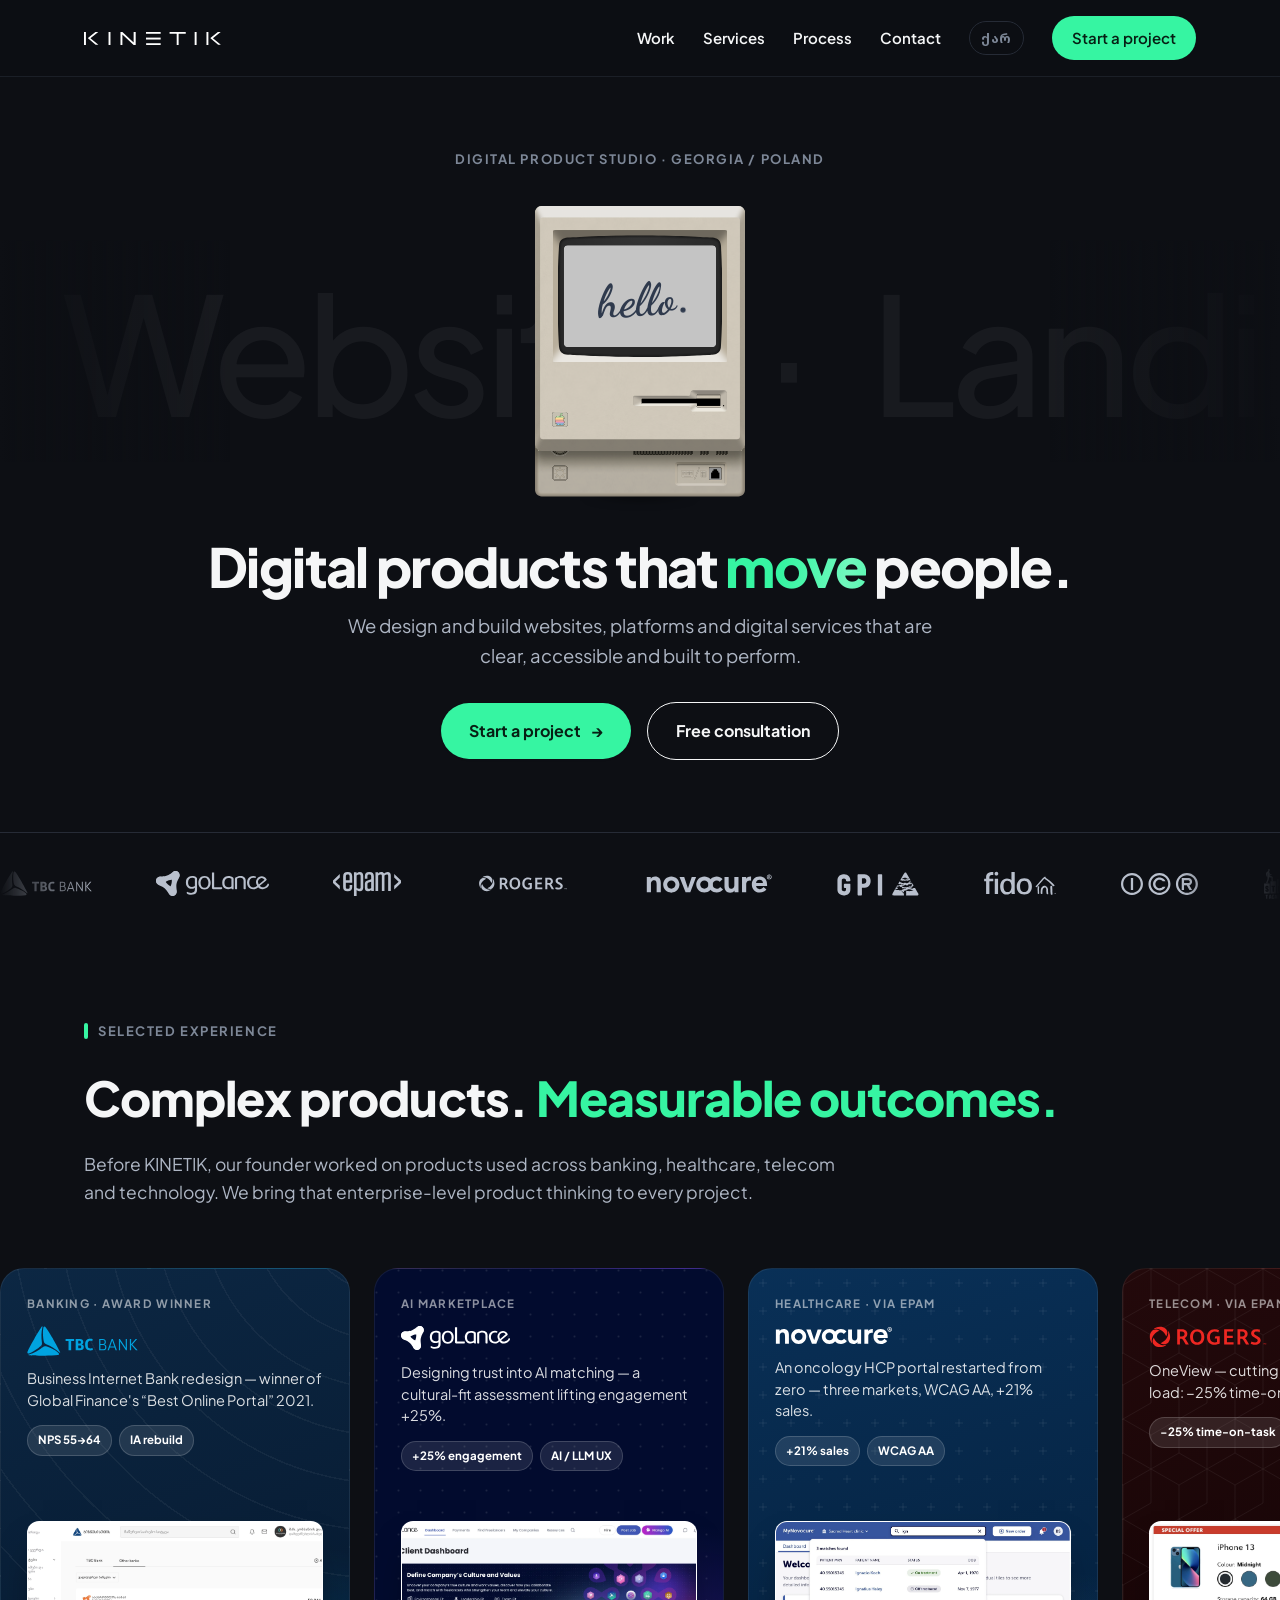
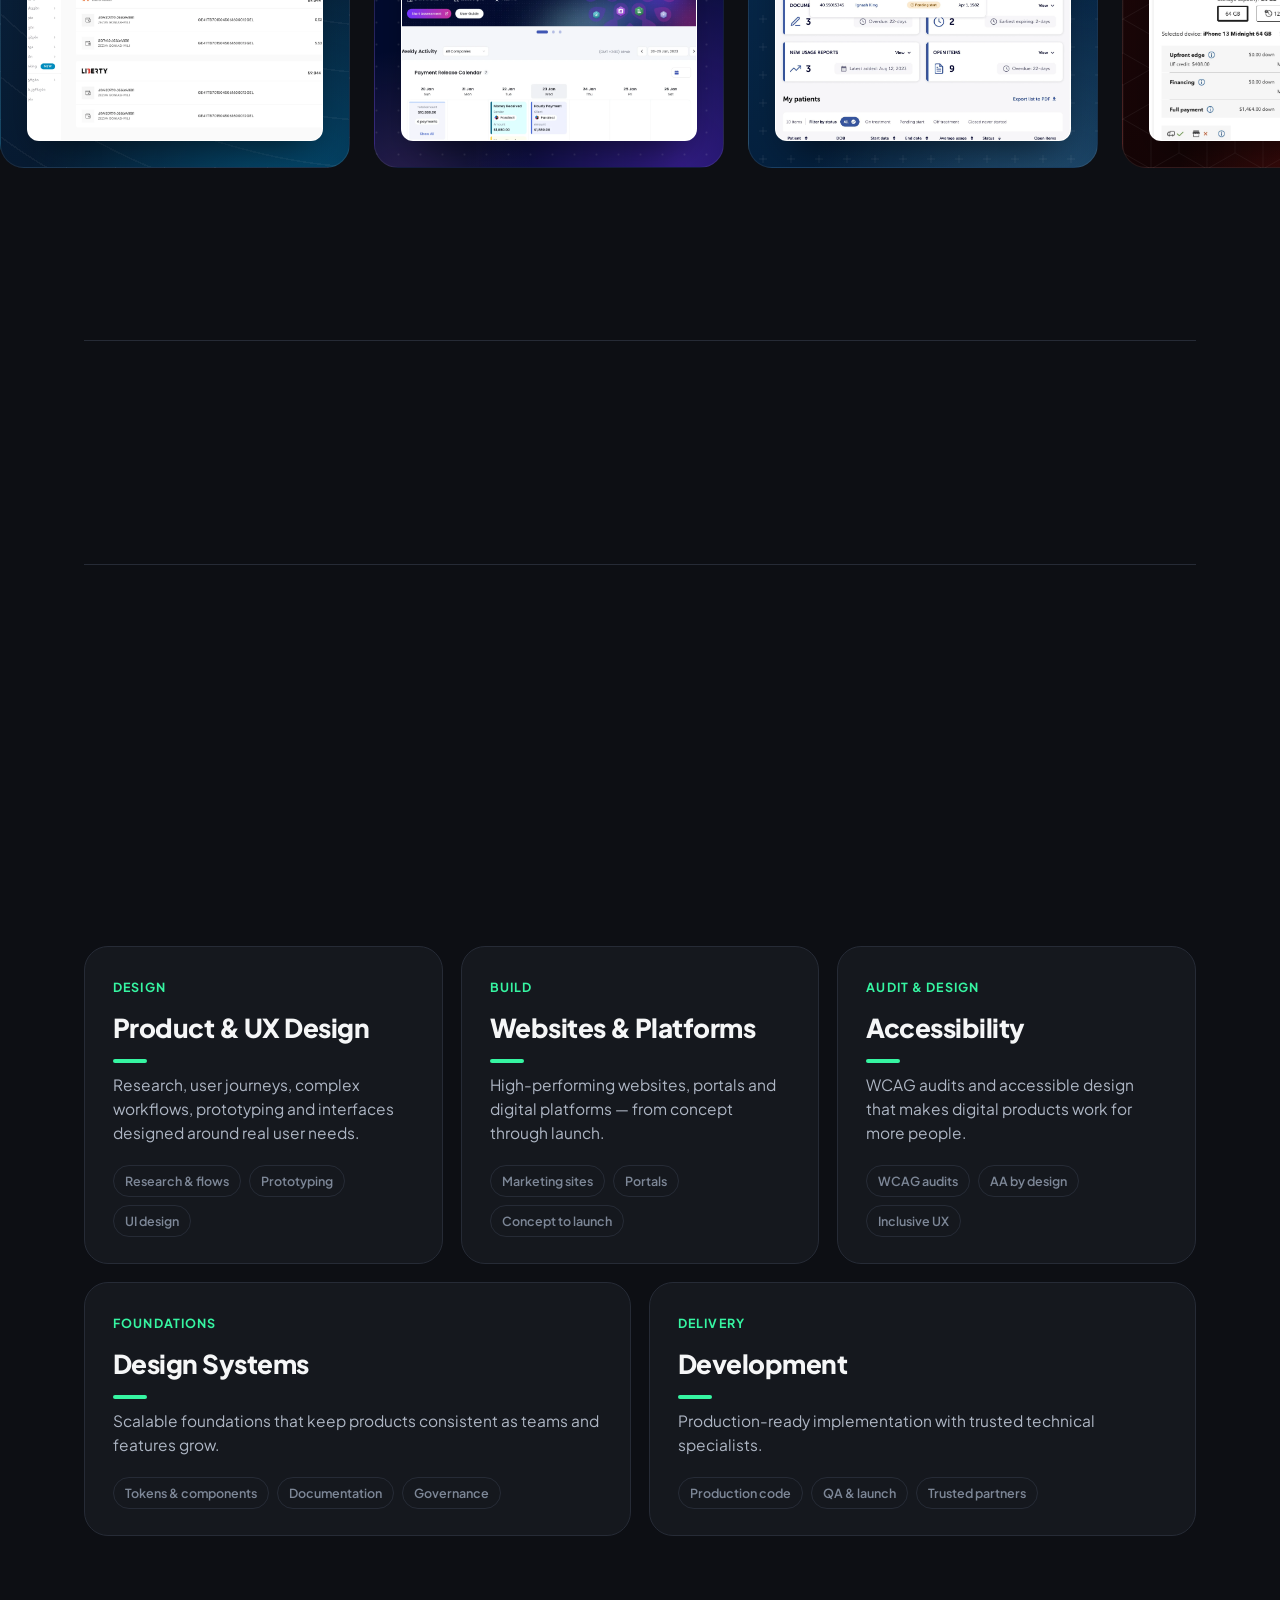
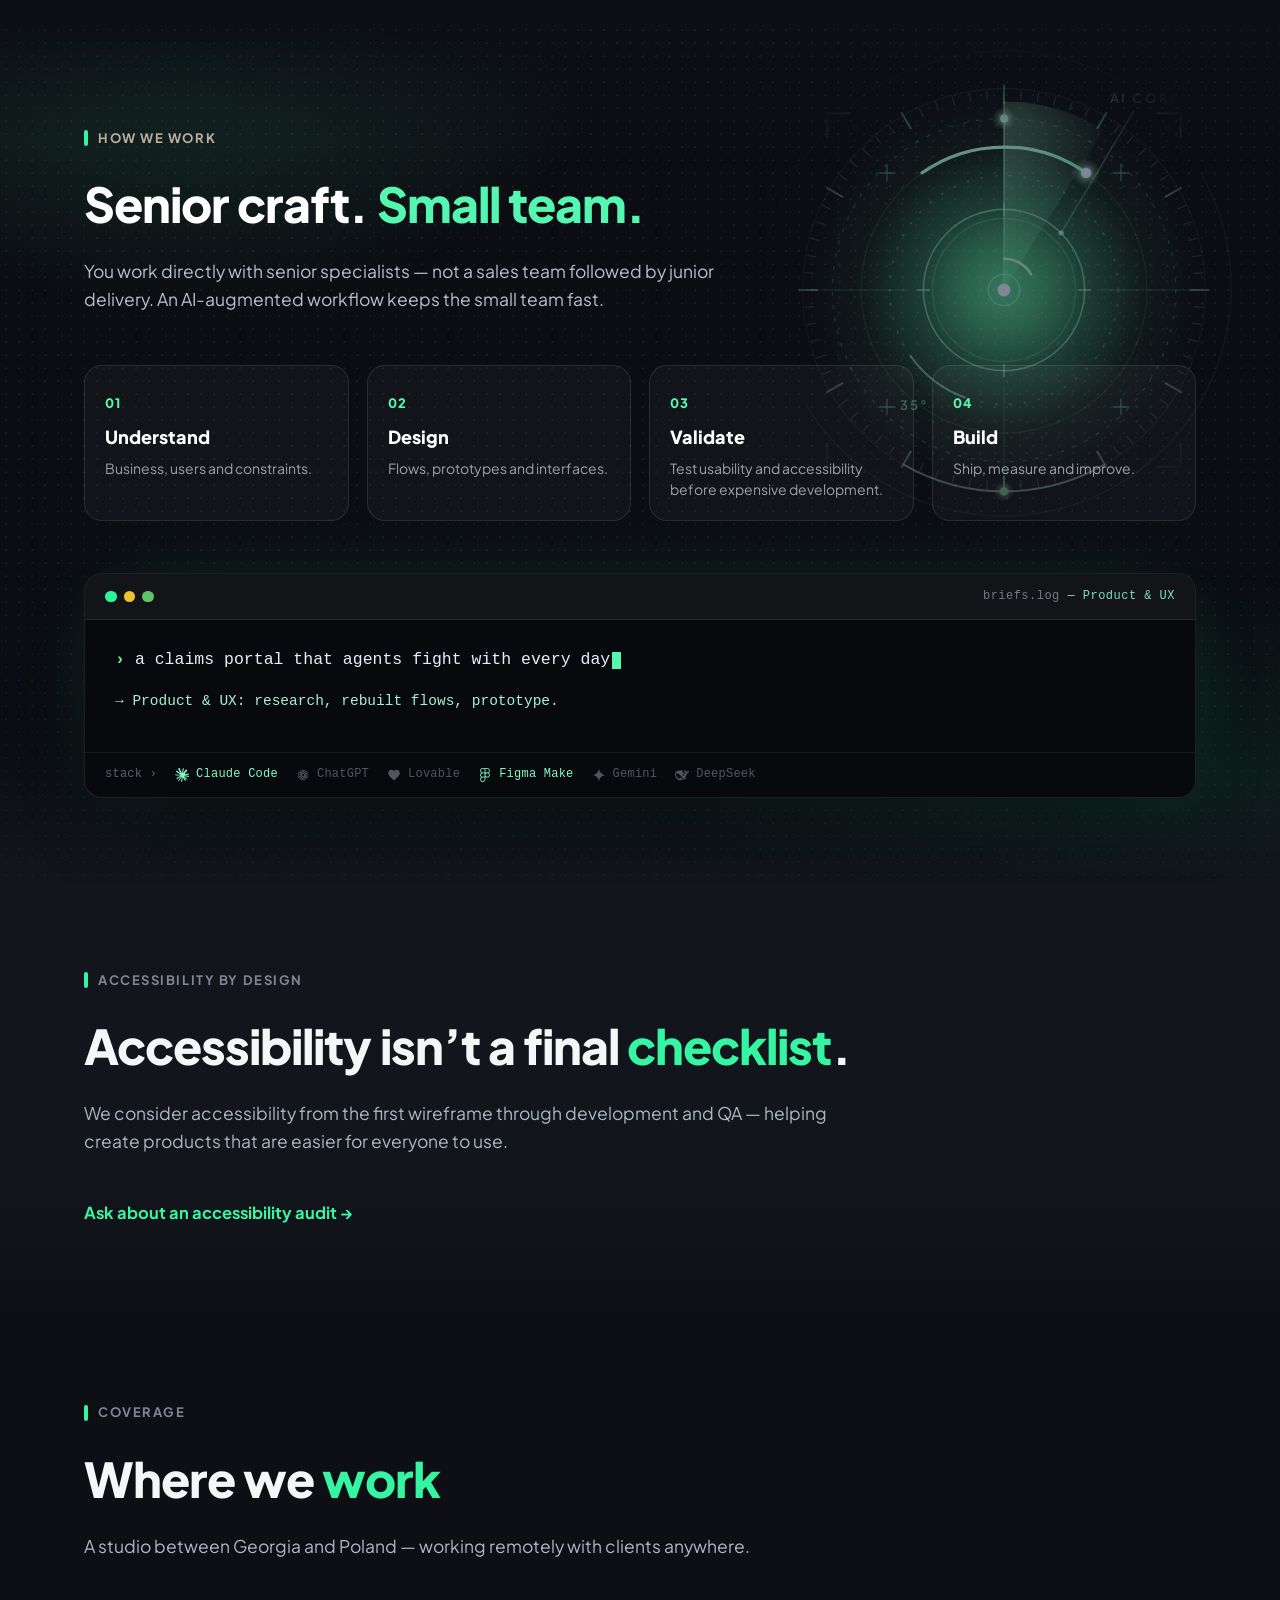
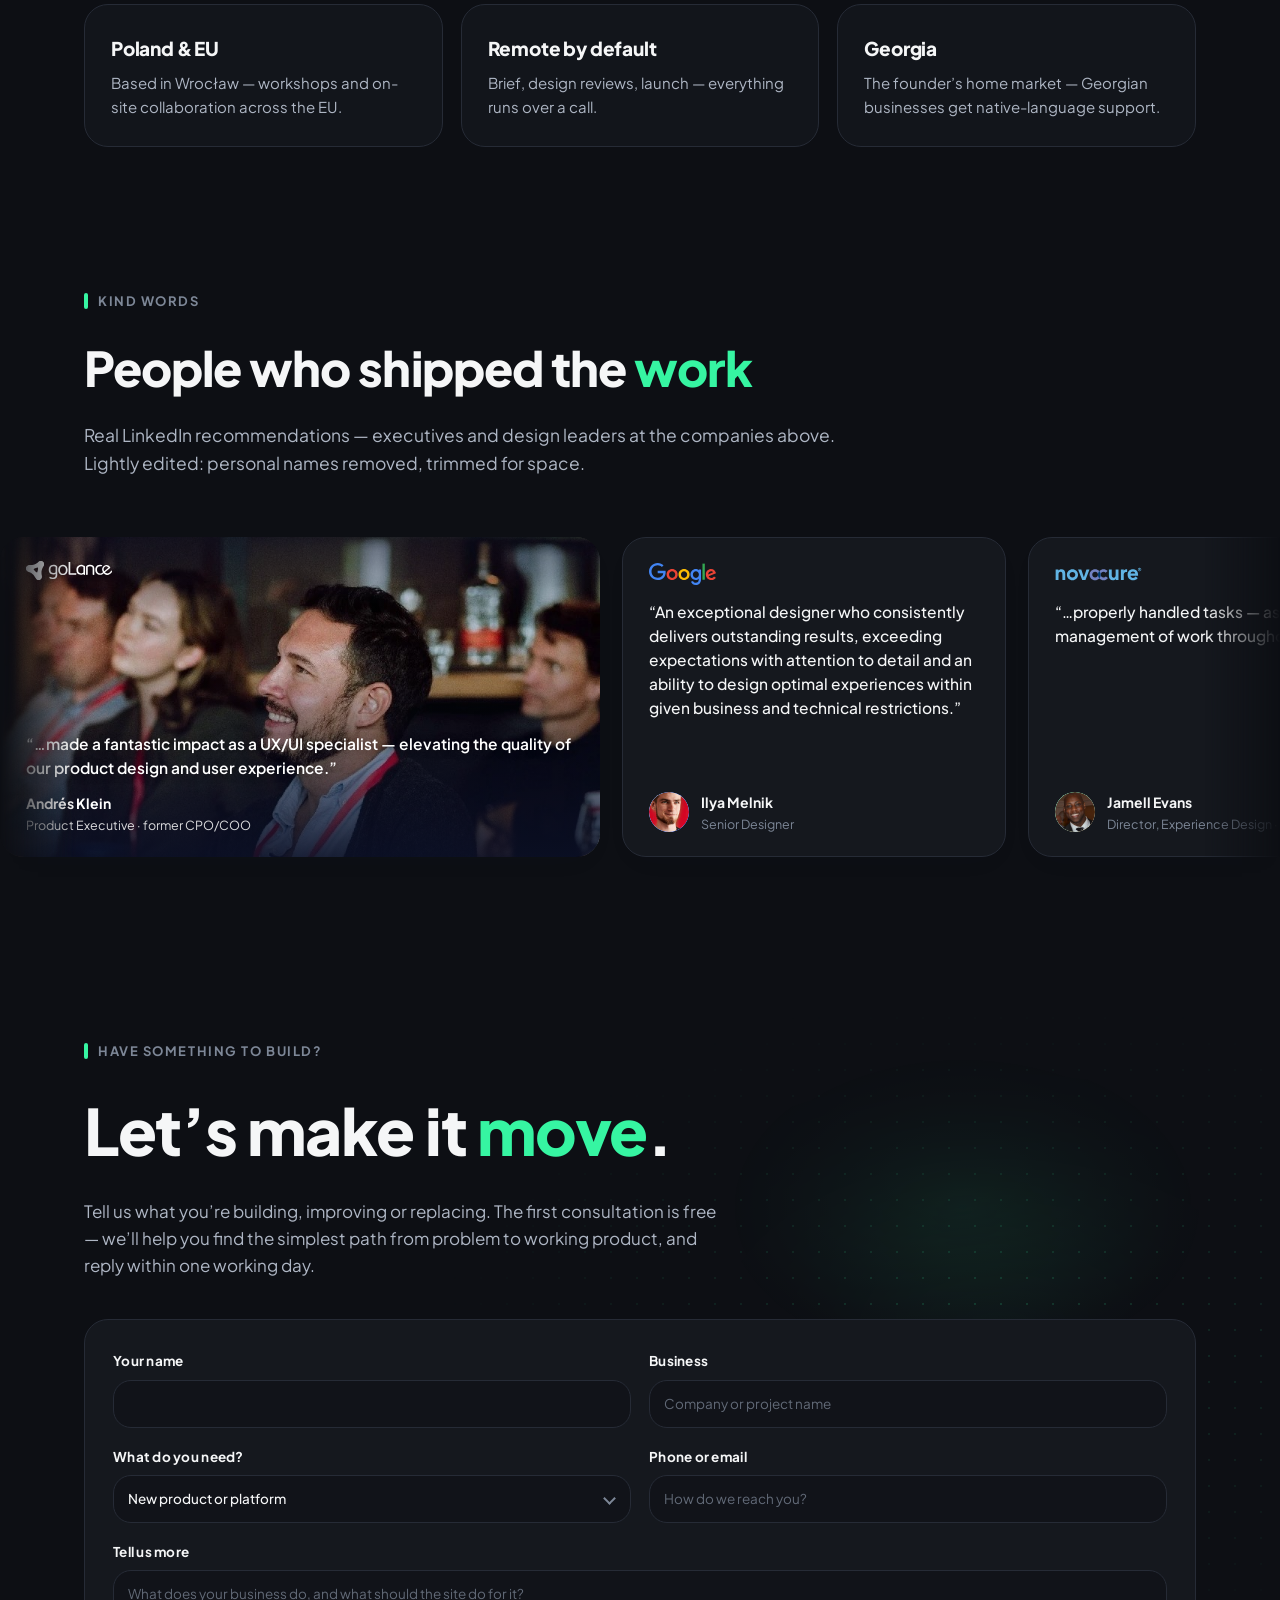
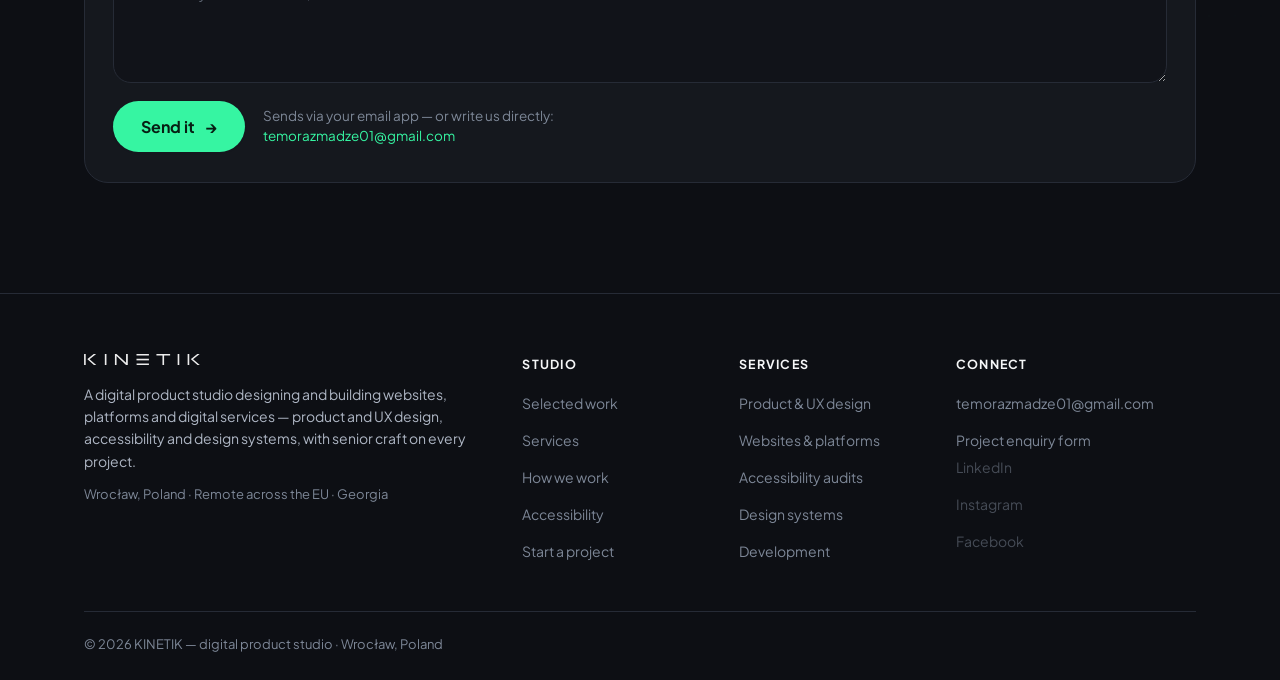
==== commit 16e9f551: "Point the site at Vercel; English stays the default document Adds vercel.json and moves canonical / " ====
--- a/index.html
+++ b/index.html
@@ -7,33 +7,34 @@
 <meta name="description" content="KINETIK is a digital product studio. We design and build websites, platforms and digital services that are clear, accessible and built to perform.">
 
 <!-- Open Graph / social share preview.
-     TODO when kinetik.ge lands: swap the github.io base below for the real
-     domain. Social scrapers demand an ABSOLUTE og:image url — a root-relative
-     "/assets/..." also breaks under the Pages subpath, which is why it is fully
-     qualified here rather than relative.
-     (https://<domain>/assets/og-image.png) — most scrapers refuse relative paths. -->
+     TODO when kinetik.ge lands: swap the vercel.app base below for the real
+     domain. It appears 6x in this head and 6x in the other language's head, and
+     both documents must move together. Social scrapers demand an ABSOLUTE
+     og:image url, so it is fully qualified here rather than relative
+     (https://<domain>/assets/og-image.png). -->
 <meta property="og:type" content="website">
 <meta property="og:site_name" content="KINETIK">
 <meta property="og:title" content="KINETIK — Digital Product Studio">
 <meta property="og:description" content="Digital products that move people. Design, build and accessibility — senior craft, small team.">
-<meta property="og:image" content="https://temorazmadze07.github.io/kinetik-site/assets/og-image.png">
+<meta property="og:image" content="https://kinetik-site.vercel.app/assets/og-image.png">
 <meta property="og:image:width" content="1200">
 <meta property="og:image:height" content="630">
 <meta property="og:image:alt" content="KINETIK — digital product studio. Digital products that move people.">
 <meta name="twitter:card" content="summary_large_image">
-<meta name="twitter:image" content="https://temorazmadze07.github.io/kinetik-site/assets/og-image.png">
+<meta name="twitter:image" content="https://kinetik-site.vercel.app/assets/og-image.png">
 <meta name="theme-color" content="#0d0f14">
 <meta property="og:locale" content="en_GB">
 <meta property="og:locale:alternate" content="ka_GE">
 
 <!-- Language pair. hreflang has to be an ABSOLUTE url (relative is invalid), so
-     these carry the same temporary github.io base as og:image above and the same
+     these carry the same temporary vercel.app base as og:image above and the same
      TODO: swap for https://kinetik.ge/ when the domain lands. Both documents
-     must list BOTH alternates, including themselves, or the pairing is ignored. -->
-<link rel="canonical" href="https://temorazmadze07.github.io/kinetik-site/">
-<link rel="alternate" hreflang="en" href="https://temorazmadze07.github.io/kinetik-site/">
-<link rel="alternate" hreflang="ka" href="https://temorazmadze07.github.io/kinetik-site/ka/">
-<link rel="alternate" hreflang="x-default" href="https://temorazmadze07.github.io/kinetik-site/">
+     must list BOTH alternates, including themselves, or the pairing is ignored.
+     ENGLISH IS THE DEFAULT: x-default points at "/", never at /ka/. -->
+<link rel="canonical" href="https://kinetik-site.vercel.app/">
+<link rel="alternate" hreflang="en" href="https://kinetik-site.vercel.app/">
+<link rel="alternate" hreflang="ka" href="https://kinetik-site.vercel.app/ka/">
+<link rel="alternate" hreflang="x-default" href="https://kinetik-site.vercel.app/">
 
 <link rel="preconnect" href="https://fonts.googleapis.com">
 <link rel="preconnect" href="https://fonts.gstatic.com" crossorigin>
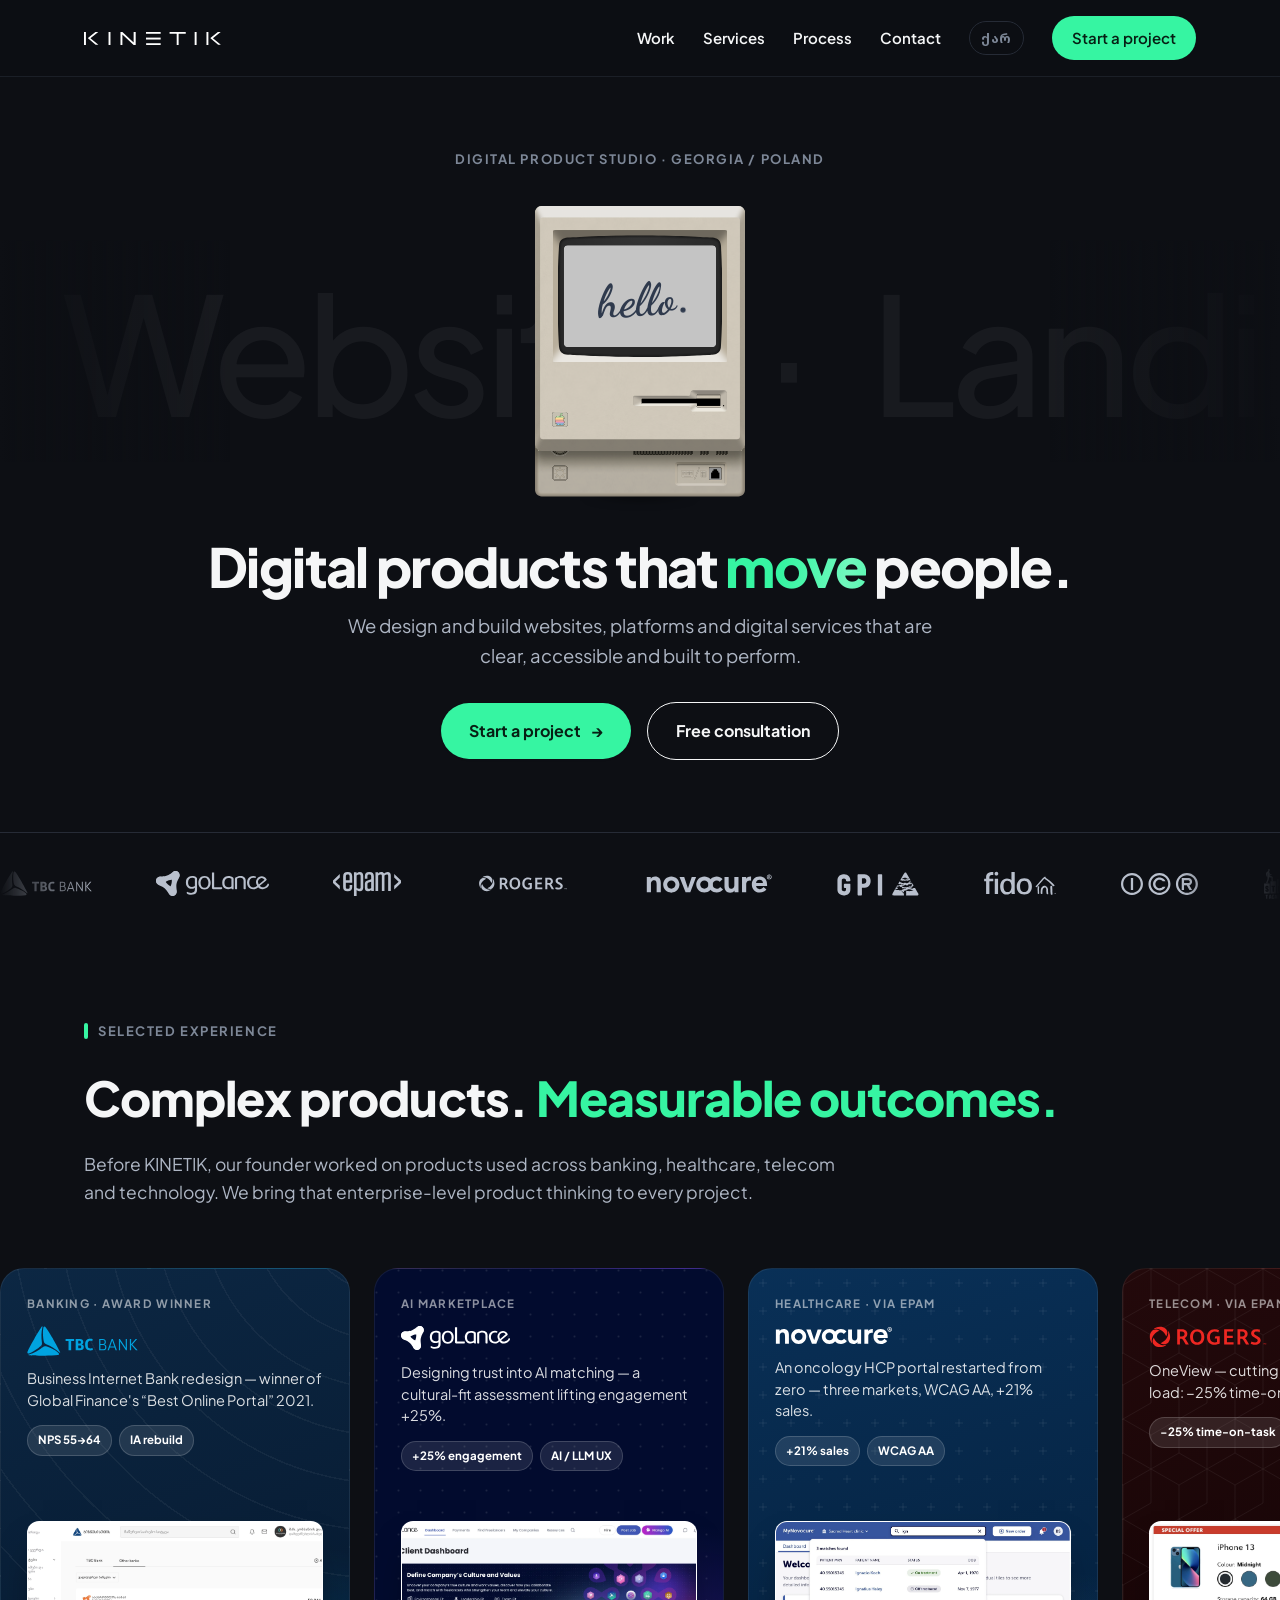
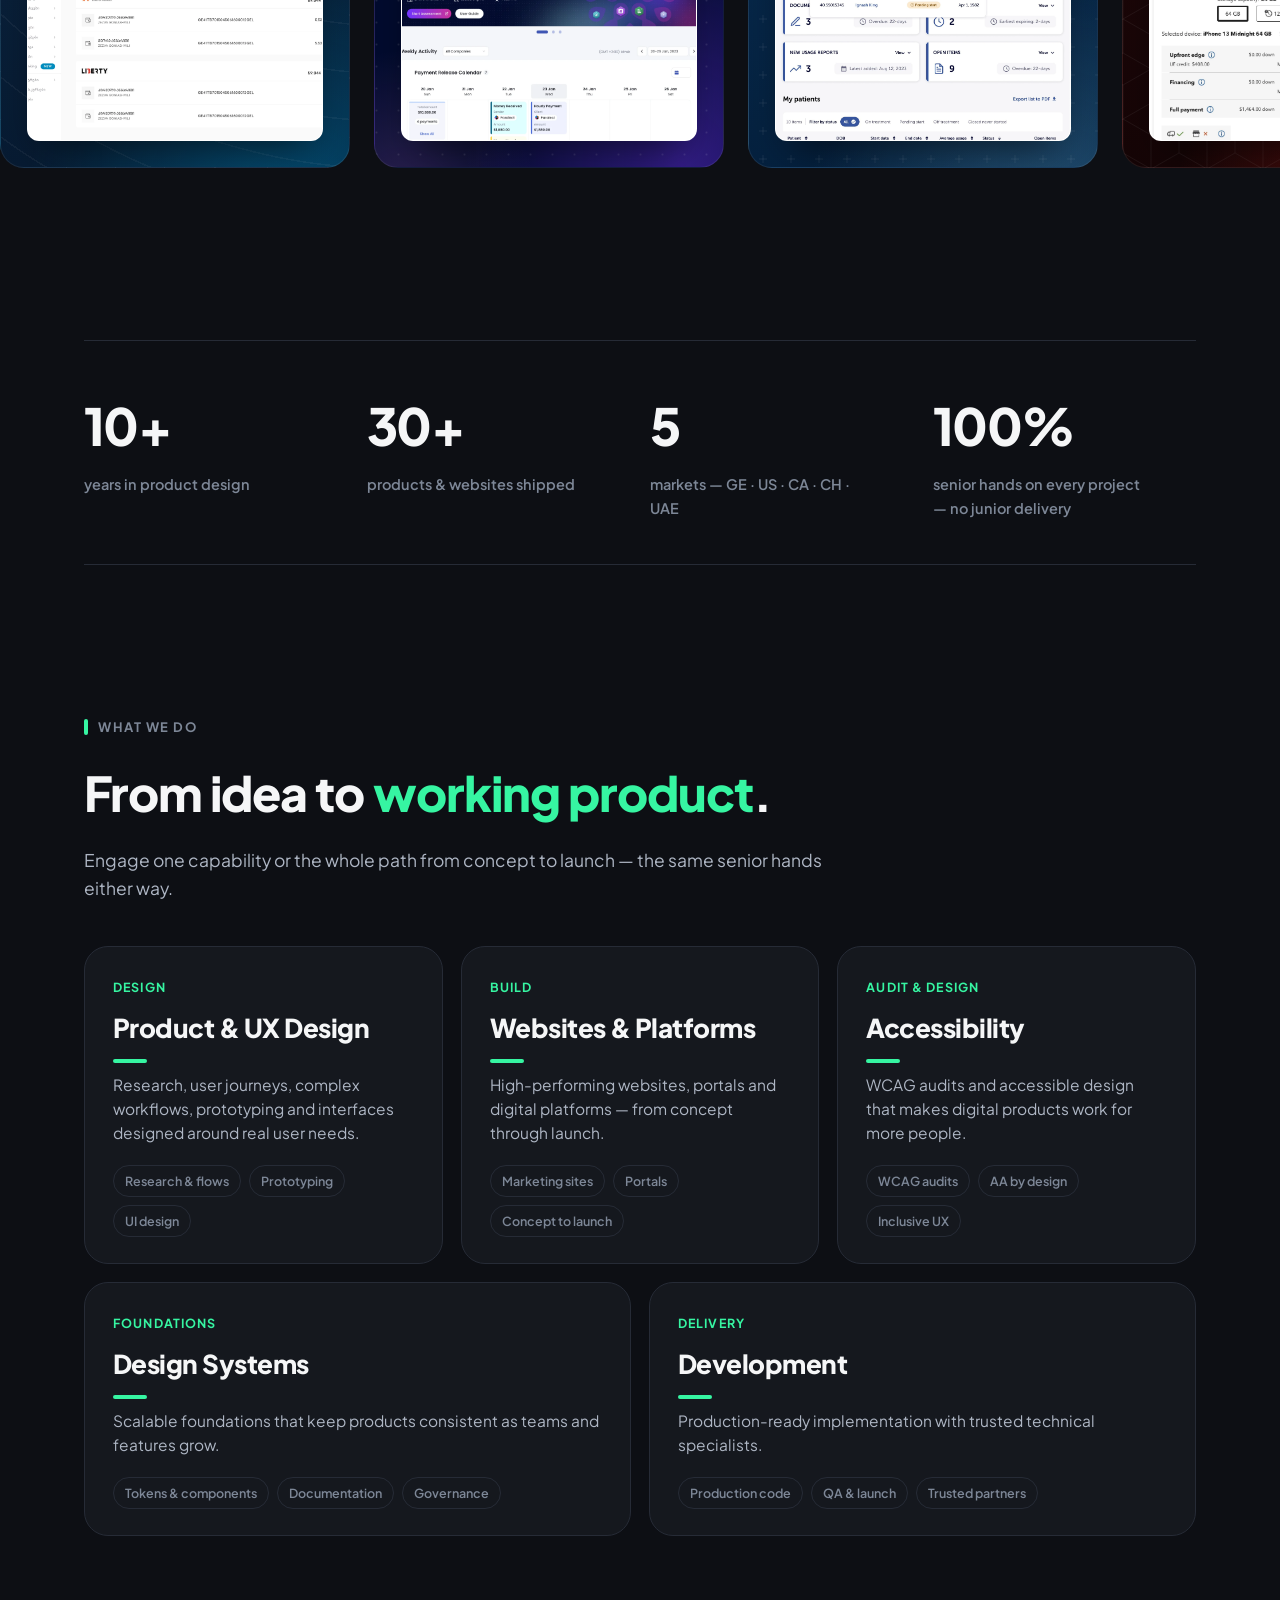
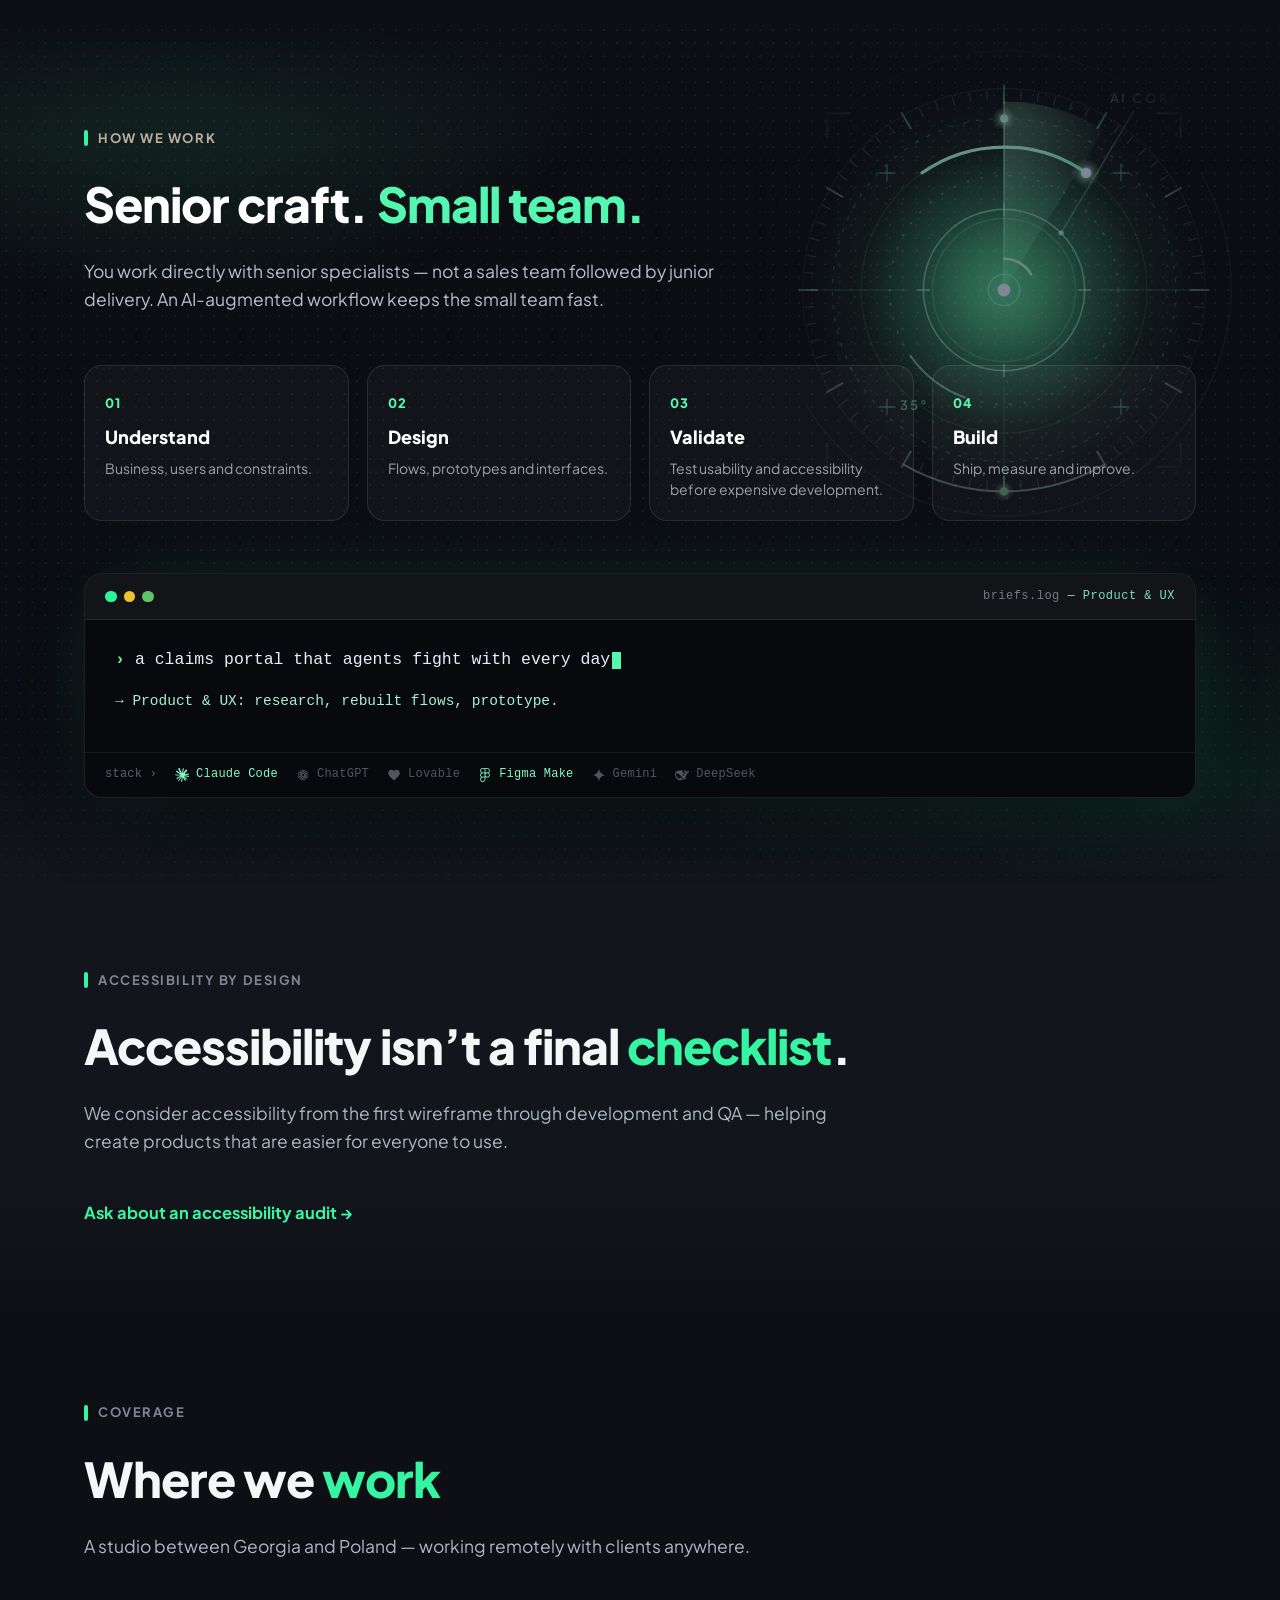
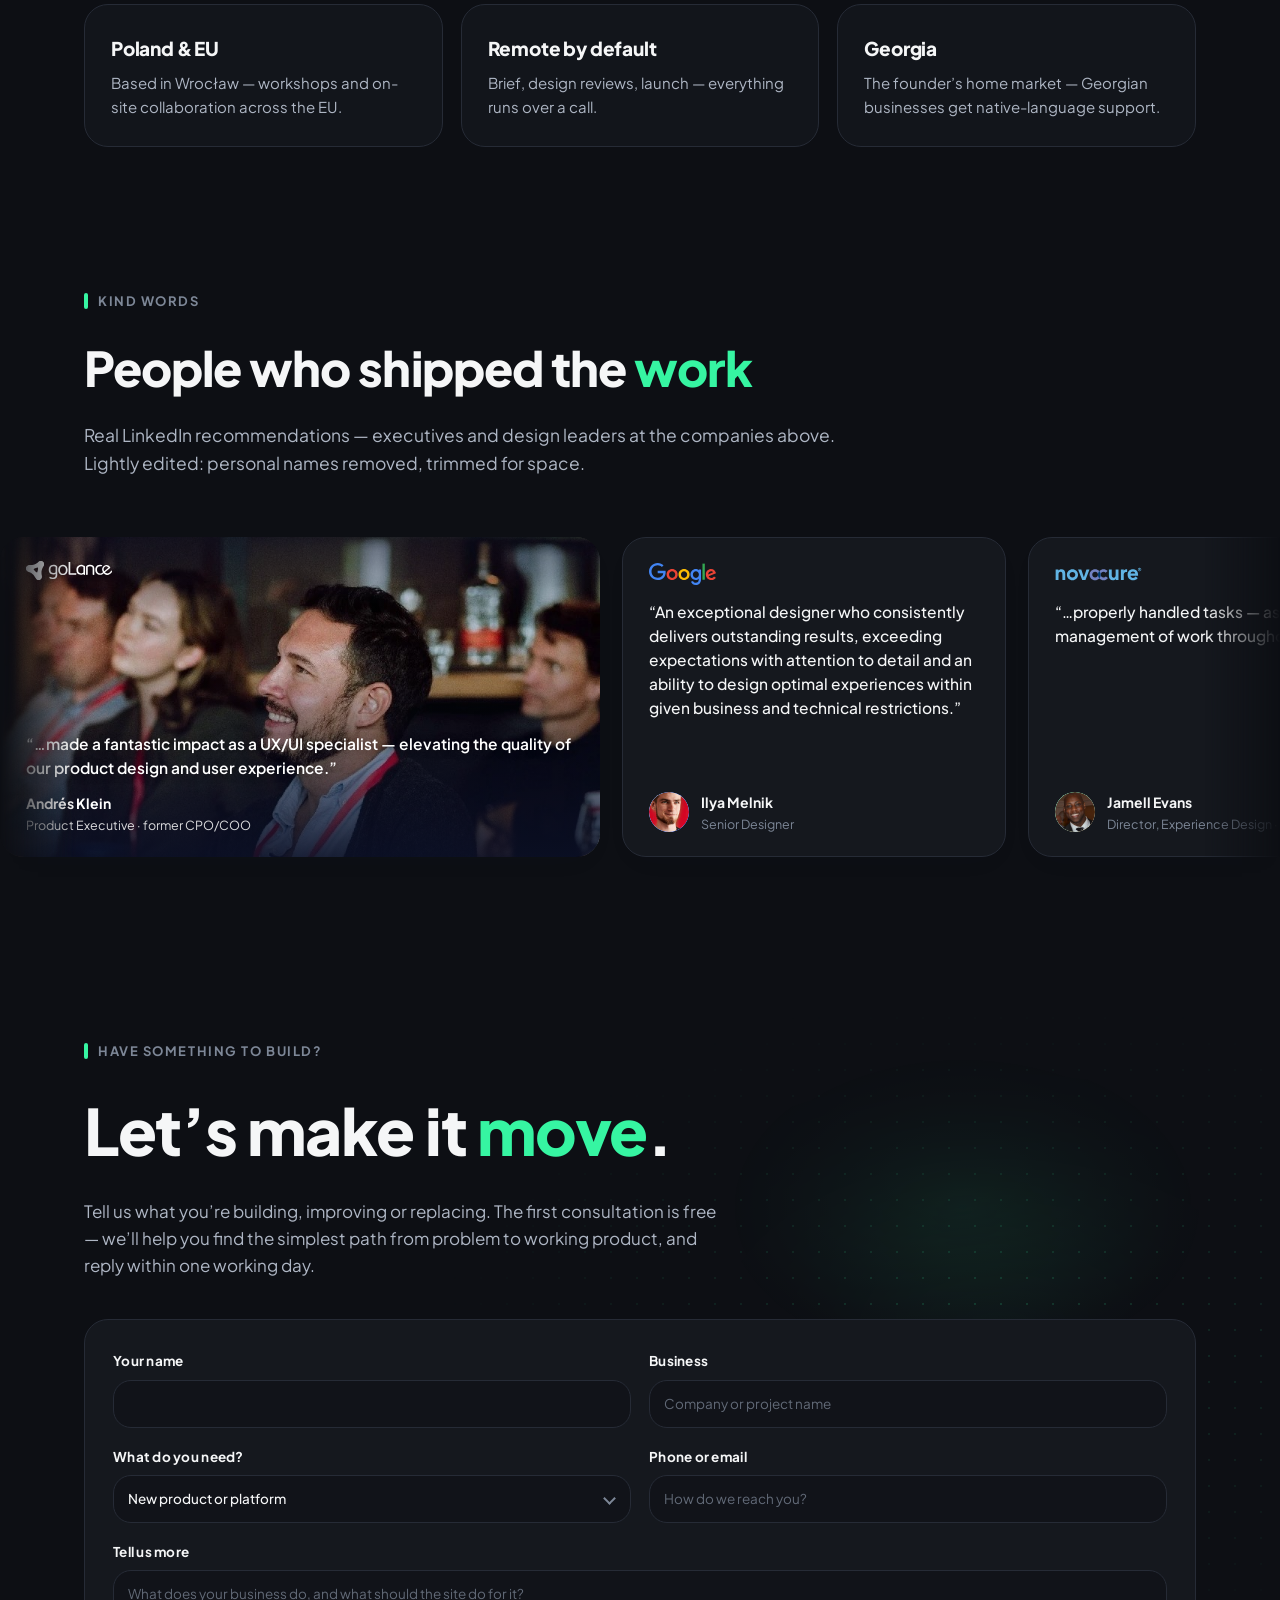
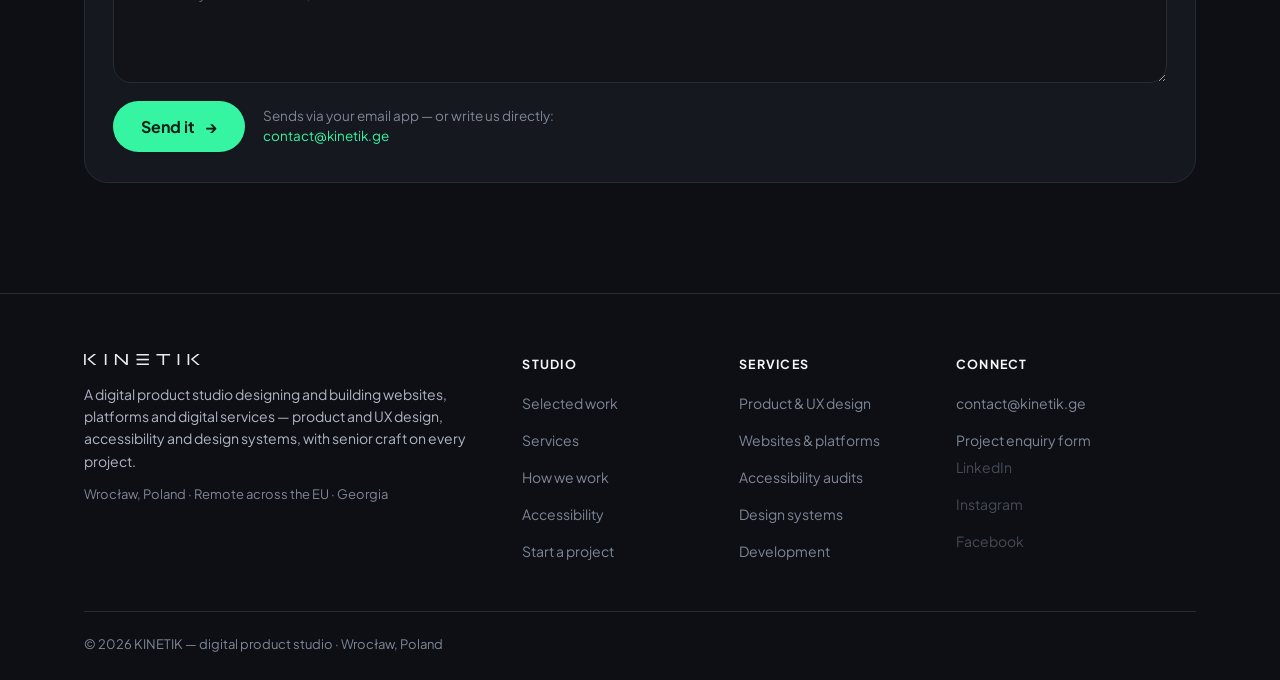
==== commit 91160f60: "Contact the studio, not the founder: contact@kinetik.ge Replaces the personal Gmail everywhere it wa" ====
--- a/index.html
+++ b/index.html
@@ -834,7 +834,7 @@
         <label class="cfield">Tell us more<textarea name="message" rows="4" placeholder="What does your business do, and what should the site do for it?"></textarea></label>
         <div class="cform-actions">
           <button class="btn" type="submit">Send it <span class="btn-arrow">→</span></button>
-          <span class="cform-note">Sends via your email app — or write us directly: <a href="mailto:temorazmadze01@gmail.com">temorazmadze01@gmail.com</a></span>
+          <span class="cform-note">Sends via your email app — or write us directly: <a href="mailto:contact@kinetik.ge">contact@kinetik.ge</a></span>
         </div>
       </form>
     </div>
@@ -877,7 +877,7 @@
       <div class="footer-col">
         <p class="footer-h">Connect</p>
         <ul>
-          <li><a href="mailto:temorazmadze01@gmail.com">temorazmadze01@gmail.com</a></li>
+          <li><a href="mailto:contact@kinetik.ge">contact@kinetik.ge</a></li>
           <li><a href="#contact">Project enquiry form</a></li>
         </ul>
         <!-- Social PLACEHOLDERS — deliberately href-less until the @kinetik.ge /
@@ -900,6 +900,6 @@
   </div>
 </footer>
 
-<script src="script.js?v=8"></script>
+<script src="script.js?v=9"></script>
 </body>
 </html>
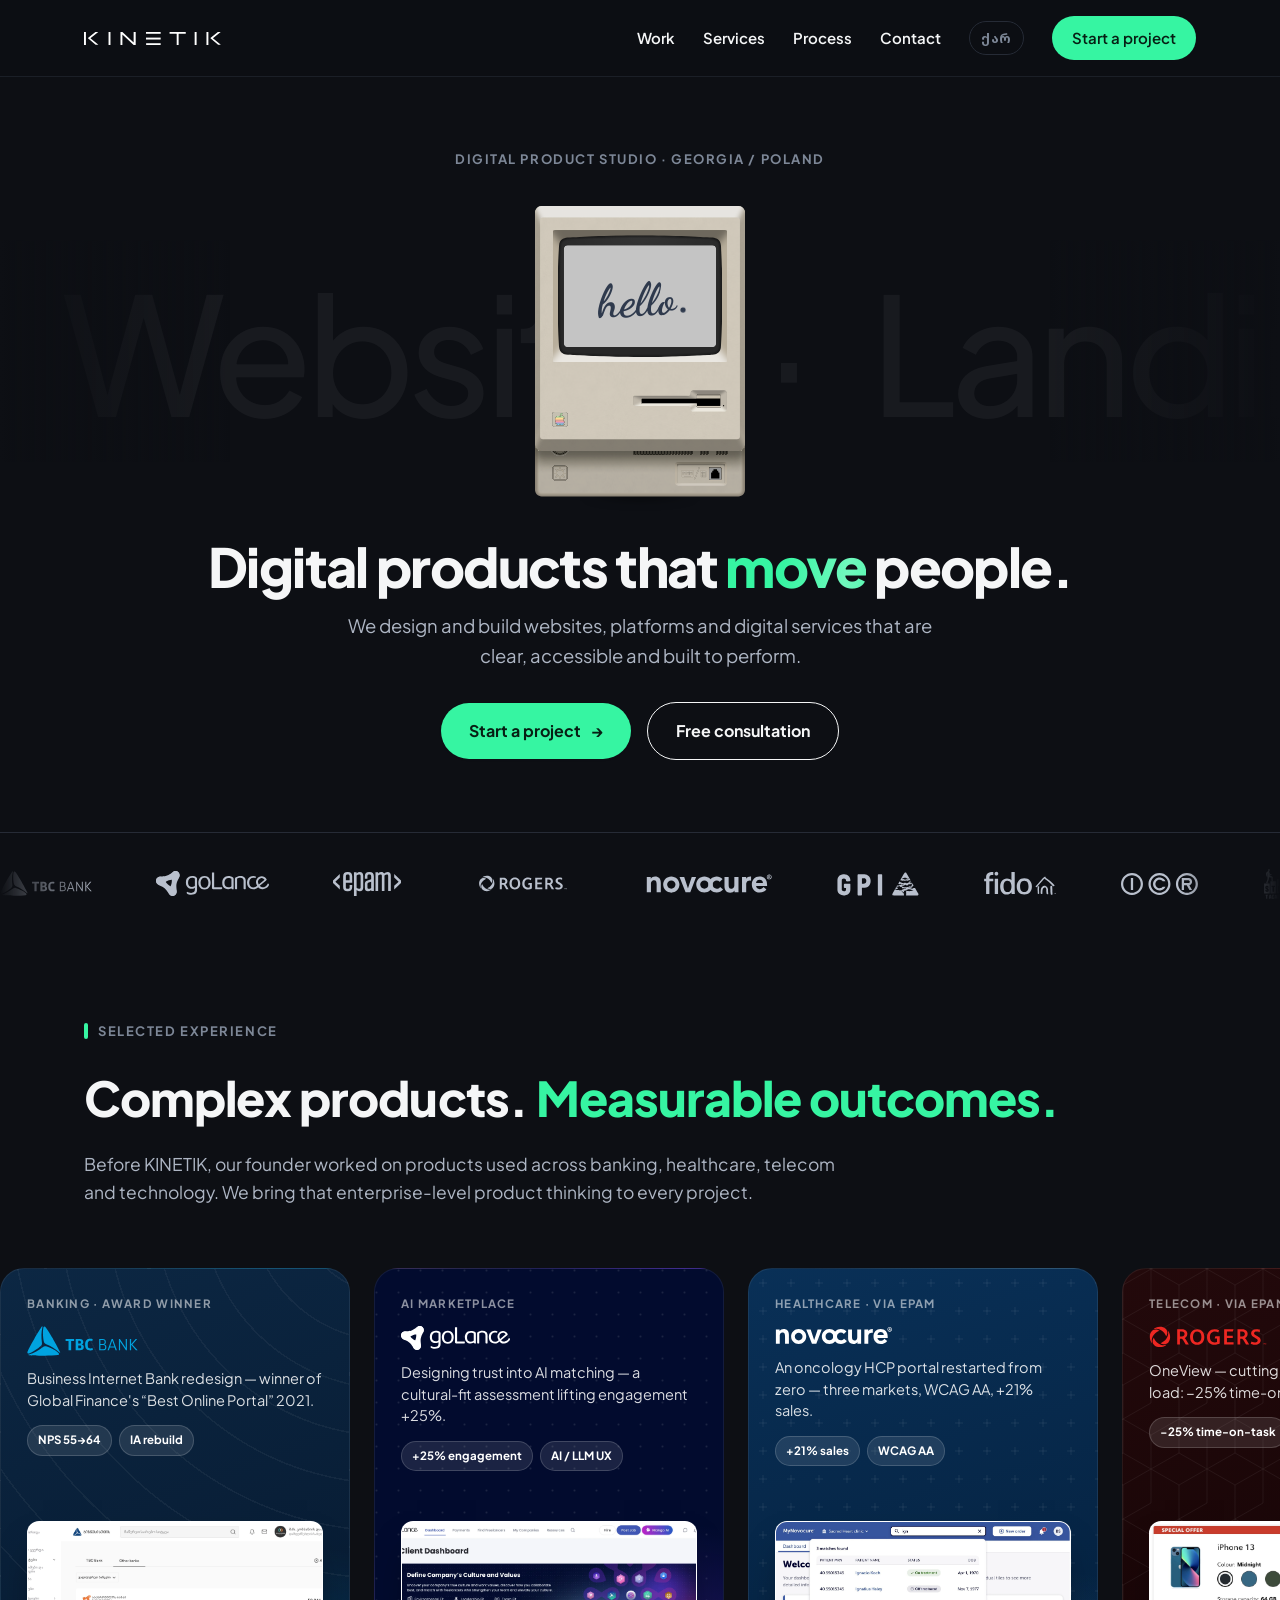
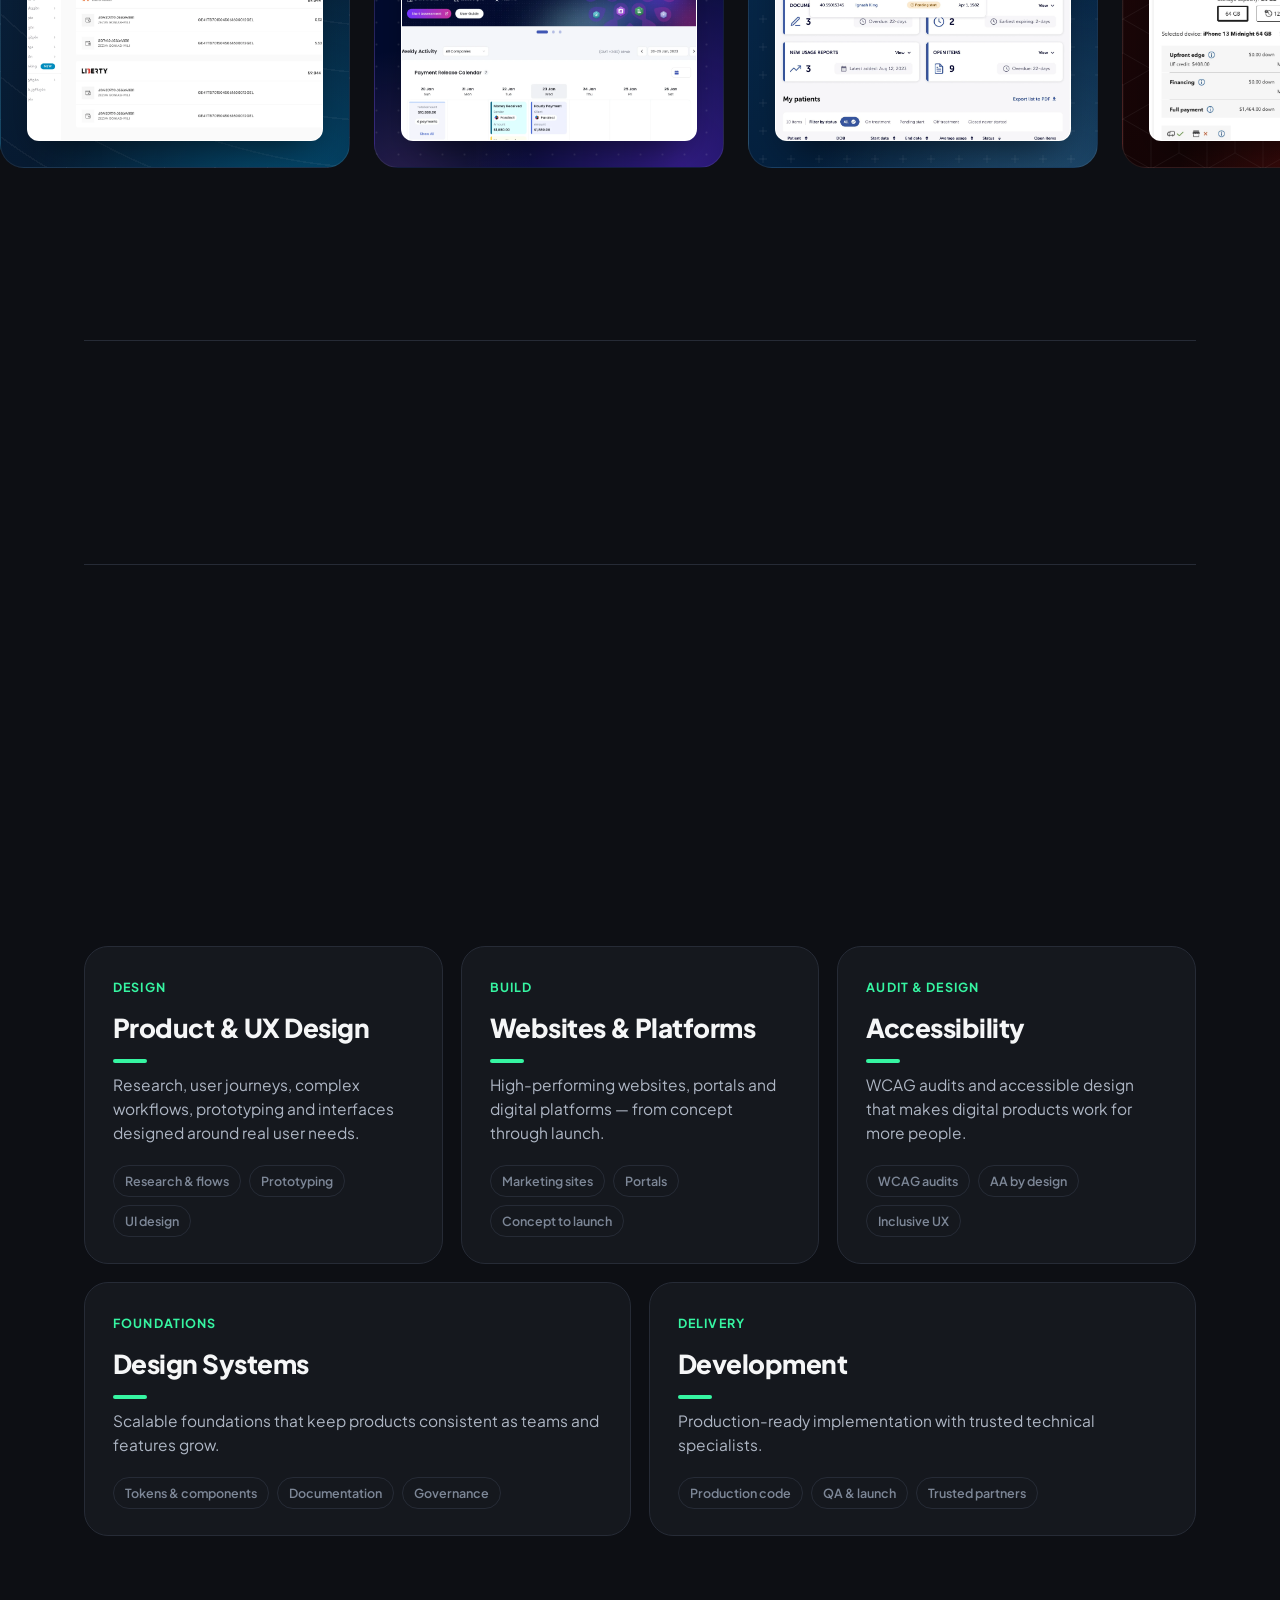
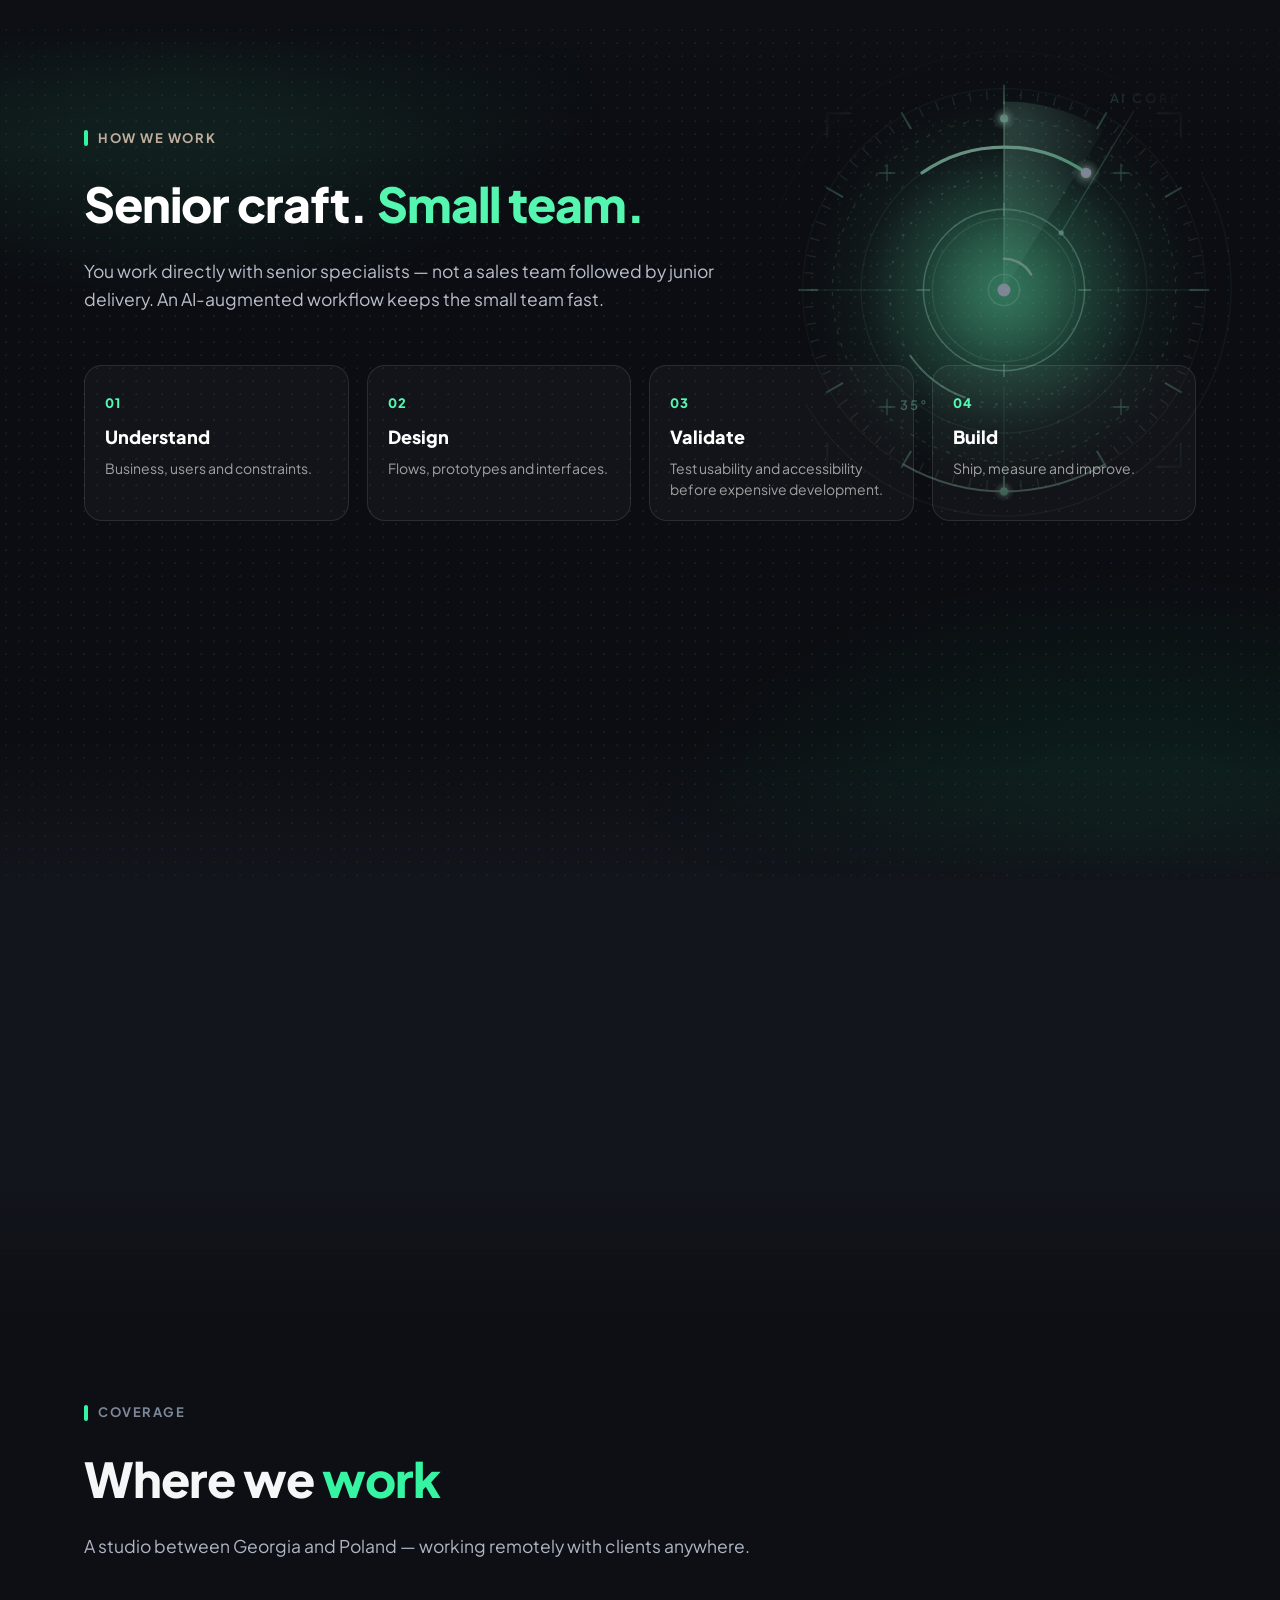
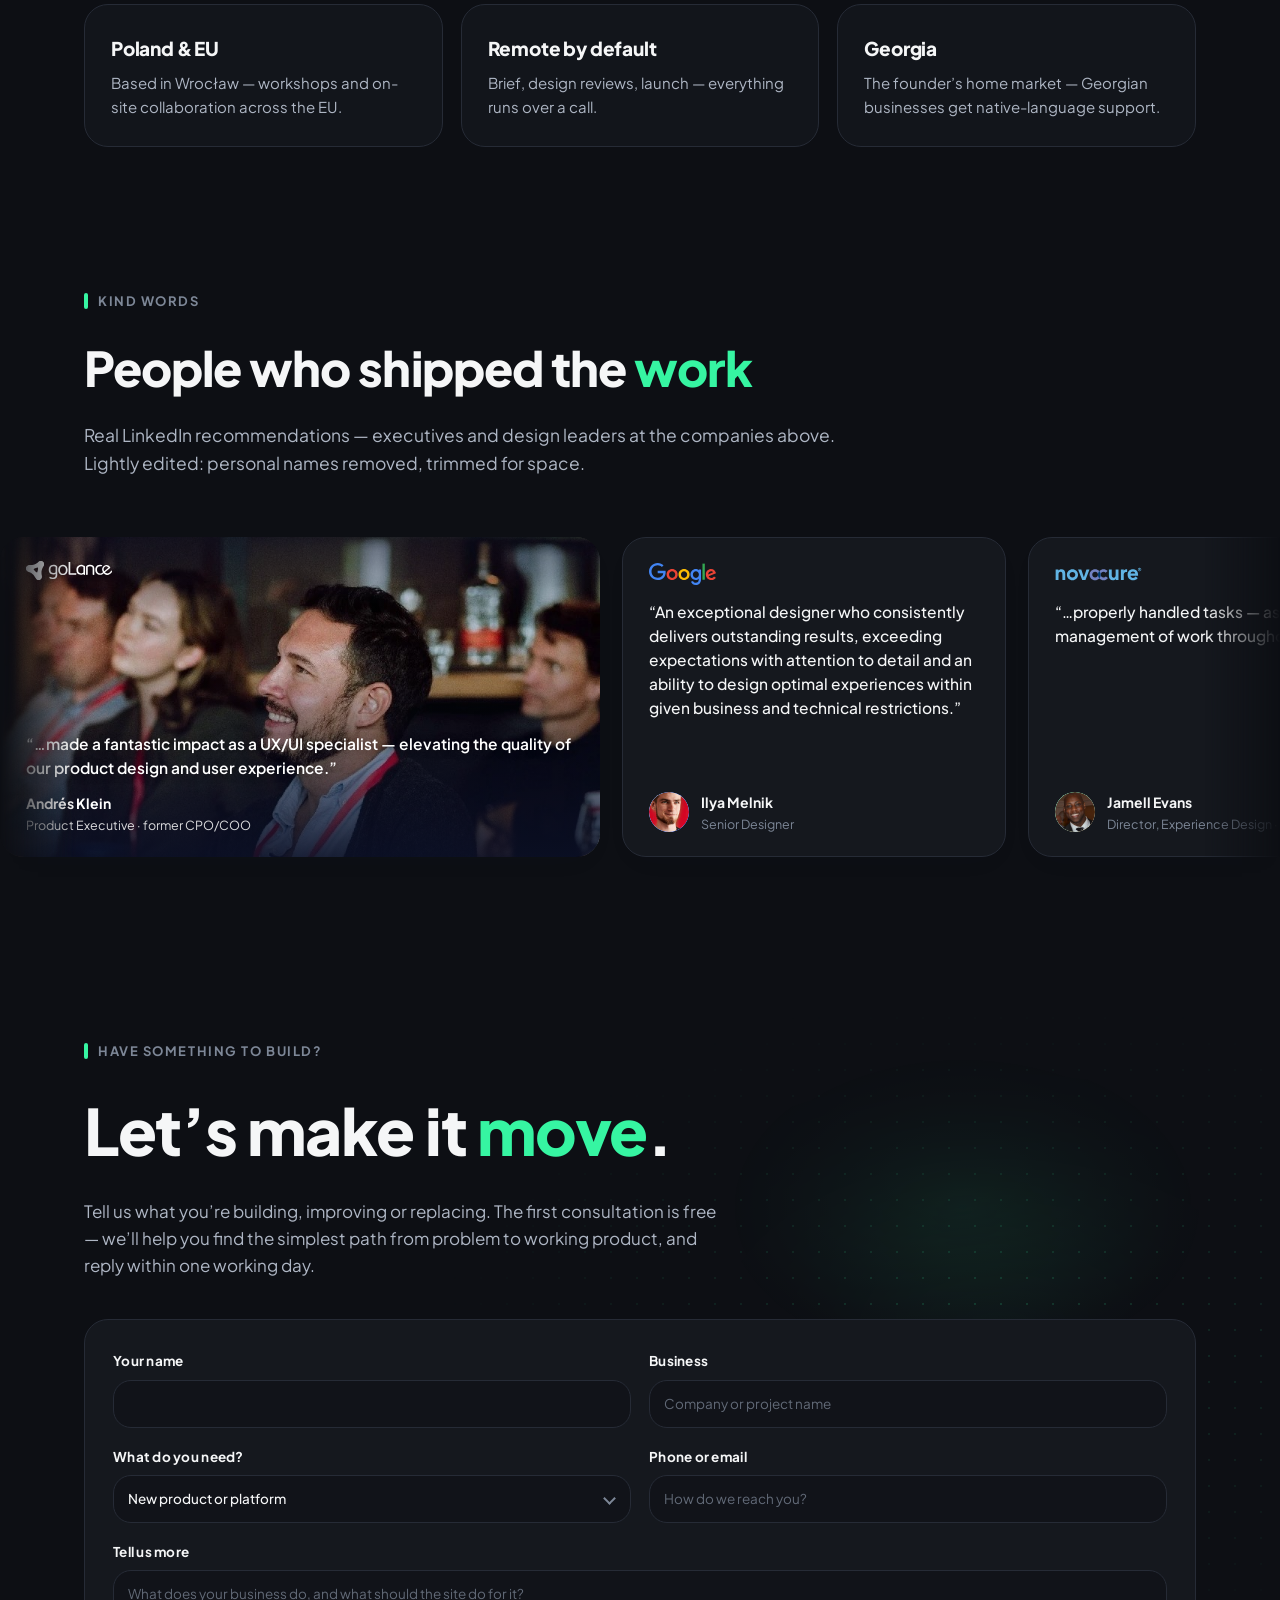
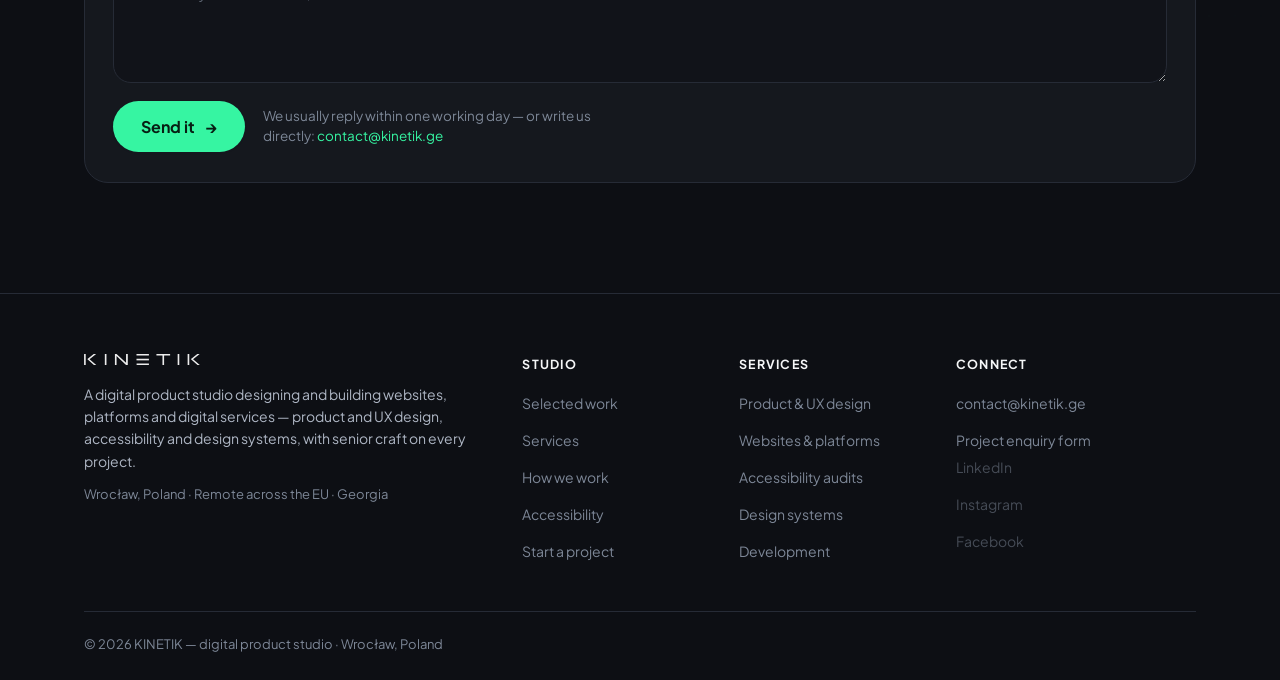
==== commit 29f0d028: "The brief posts itself, and the site starts counting visitors The contact form no longer hands the b" ====
--- a/index.html
+++ b/index.html
@@ -7,39 +7,38 @@
 <meta name="description" content="KINETIK is a digital product studio. We design and build websites, platforms and digital services that are clear, accessible and built to perform.">
 
 <!-- Open Graph / social share preview.
-     TODO when kinetik.ge lands: swap the vercel.app base below for the real
-     domain. It appears 6x in this head and 6x in the other language's head, and
-     both documents must move together. Social scrapers demand an ABSOLUTE
-     og:image url, so it is fully qualified here rather than relative
-     (https://<domain>/assets/og-image.png). -->
+     The base is the real domain now. It appears 6x in this head and 6x in the
+     other language's head, and both documents must move together. Social
+     scrapers demand an ABSOLUTE og:image url, so it is fully qualified here
+     rather than relative (https://<domain>/assets/og-image.png).
+     www, not the apex: www is what serves, and it matches temorazmadze.com. -->
 <meta property="og:type" content="website">
 <meta property="og:site_name" content="KINETIK">
 <meta property="og:title" content="KINETIK — Digital Product Studio">
 <meta property="og:description" content="Digital products that move people. Design, build and accessibility — senior craft, small team.">
-<meta property="og:image" content="https://kinetik-site.vercel.app/assets/og-image.png">
+<meta property="og:image" content="https://www.kinetik.ge/assets/og-image.png">
 <meta property="og:image:width" content="1200">
 <meta property="og:image:height" content="630">
 <meta property="og:image:alt" content="KINETIK — digital product studio. Digital products that move people.">
 <meta name="twitter:card" content="summary_large_image">
-<meta name="twitter:image" content="https://kinetik-site.vercel.app/assets/og-image.png">
+<meta name="twitter:image" content="https://www.kinetik.ge/assets/og-image.png">
 <meta name="theme-color" content="#0d0f14">
 <meta property="og:locale" content="en_GB">
 <meta property="og:locale:alternate" content="ka_GE">
 
 <!-- Language pair. hreflang has to be an ABSOLUTE url (relative is invalid), so
-     these carry the same temporary vercel.app base as og:image above and the same
-     TODO: swap for https://kinetik.ge/ when the domain lands. Both documents
+     these carry the same www.kinetik.ge base as og:image above. Both documents
      must list BOTH alternates, including themselves, or the pairing is ignored.
      ENGLISH IS THE DEFAULT: x-default points at "/", never at /ka/. -->
-<link rel="canonical" href="https://kinetik-site.vercel.app/">
-<link rel="alternate" hreflang="en" href="https://kinetik-site.vercel.app/">
-<link rel="alternate" hreflang="ka" href="https://kinetik-site.vercel.app/ka/">
-<link rel="alternate" hreflang="x-default" href="https://kinetik-site.vercel.app/">
+<link rel="canonical" href="https://www.kinetik.ge/">
+<link rel="alternate" hreflang="en" href="https://www.kinetik.ge/">
+<link rel="alternate" hreflang="ka" href="https://www.kinetik.ge/ka/">
+<link rel="alternate" hreflang="x-default" href="https://www.kinetik.ge/">
 
 <link rel="preconnect" href="https://fonts.googleapis.com">
 <link rel="preconnect" href="https://fonts.gstatic.com" crossorigin>
 <link href="https://fonts.googleapis.com/css2?family=Dancing+Script:wght@700&family=Plus+Jakarta+Sans:ital,wght@0,200..800;1,400&display=swap" rel="stylesheet">
-<link rel="stylesheet" href="styles.css?v=19">
+<link rel="stylesheet" href="styles.css?v=20">
 <link rel="icon" href="favicon.ico" sizes="32x32">
 <link rel="icon" href="assets/favicon.svg" type="image/svg+xml">
 <link rel="apple-touch-icon" href="apple-touch-icon.png">
@@ -834,7 +833,7 @@
         <label class="cfield">Tell us more<textarea name="message" rows="4" placeholder="What does your business do, and what should the site do for it?"></textarea></label>
         <div class="cform-actions">
           <button class="btn" type="submit">Send it <span class="btn-arrow">→</span></button>
-          <span class="cform-note">Sends via your email app — or write us directly: <a href="mailto:contact@kinetik.ge">contact@kinetik.ge</a></span>
+          <span class="cform-note">We usually reply within one working day — or write us directly: <a href="mailto:contact@kinetik.ge">contact@kinetik.ge</a></span>
         </div>
       </form>
     </div>
@@ -900,6 +899,8 @@
   </div>
 </footer>
 
-<script src="script.js?v=9"></script>
+<script src="script.js?v=10"></script>
+<script>window.va = window.va || function () { (window.vaq = window.vaq || []).push(arguments); };</script>
+<script defer src="/_vercel/insights/script.js"></script>
 </body>
 </html>
--- a/styles.css
+++ b/styles.css
@@ -1294,6 +1294,44 @@
   border-color: var(--err); box-shadow: 0 0 0 3px rgba(255,138,138,.2);
 }
 
+/* --- send confirmation snackbar (script.js creates it on submit) -------------
+   Fixed to the bottom rather than inline under the button: the form runs most of
+   a phone screen, and after a send the visitor can be anywhere in it — an inline
+   message would confirm the send somewhere they are not looking. Sits above the
+   mobile menu overlay (z 300). Icon + colour, never colour alone, same rule as
+   .cfield-error. */
+.ksnack {
+  position: fixed; z-index: 400;
+  left: 50%; bottom: 24px; transform: translate(-50%, 12px);
+  display: flex; align-items: flex-start; gap: 10px;
+  width: min(560px, calc(100vw - 32px));
+  padding: 14px 14px 14px 16px;
+  border: 1px solid var(--line); border-radius: var(--r-md); corner-shape: squircle;
+  background: var(--surface); box-shadow: 0 18px 44px rgba(0,0,0,.55);
+  color: var(--body); font-size: 14.5px; font-weight: 500; line-height: 1.5;
+  opacity: 0; pointer-events: none;
+  transition: opacity .28s ease, transform .28s ease;
+}
+.ksnack[data-open] { opacity: 1; pointer-events: auto; transform: translate(-50%, 0); }
+.ksnack[data-state="ok"]  { border-color: color-mix(in srgb, var(--accent) 40%, var(--line)); }
+.ksnack[data-state="err"] { border-color: color-mix(in srgb, var(--err) 45%, var(--line)); }
+.ksnack-icon { flex: none; display: flex; margin-top: 1px; }
+.ksnack-icon svg { width: 17px; height: 17px; }
+.ksnack[data-state="ok"]  .ksnack-icon { color: var(--accent); }
+.ksnack[data-state="err"] .ksnack-icon { color: var(--err); }
+.ksnack-x {
+  flex: none; margin: -4px -4px 0 auto; width: 28px; height: 28px; padding: 0;
+  display: grid; place-items: center;
+  border: 0; border-radius: 8px; background: none;
+  color: var(--mute); font-size: 19px; line-height: 1; cursor: pointer;
+}
+.ksnack-x:hover { color: var(--ink); background: rgba(255,255,255,.06); }
+.ksnack-x:focus-visible { outline: 2px solid var(--accent); outline-offset: 2px; }
+@media (max-width: 640px) { .ksnack { bottom: 16px; } }
+@media (prefers-reduced-motion: reduce) {
+  .ksnack { transform: translate(-50%, 0); transition: opacity .01s; }
+}
+
 /* --- custom select (script.js builds it; the native one below is the fallback) ---
    The chevron here is a CSS-drawn ::after, not the data URI the native control
    needs — a <select> is a replaced element and can't carry a pseudo-element. The
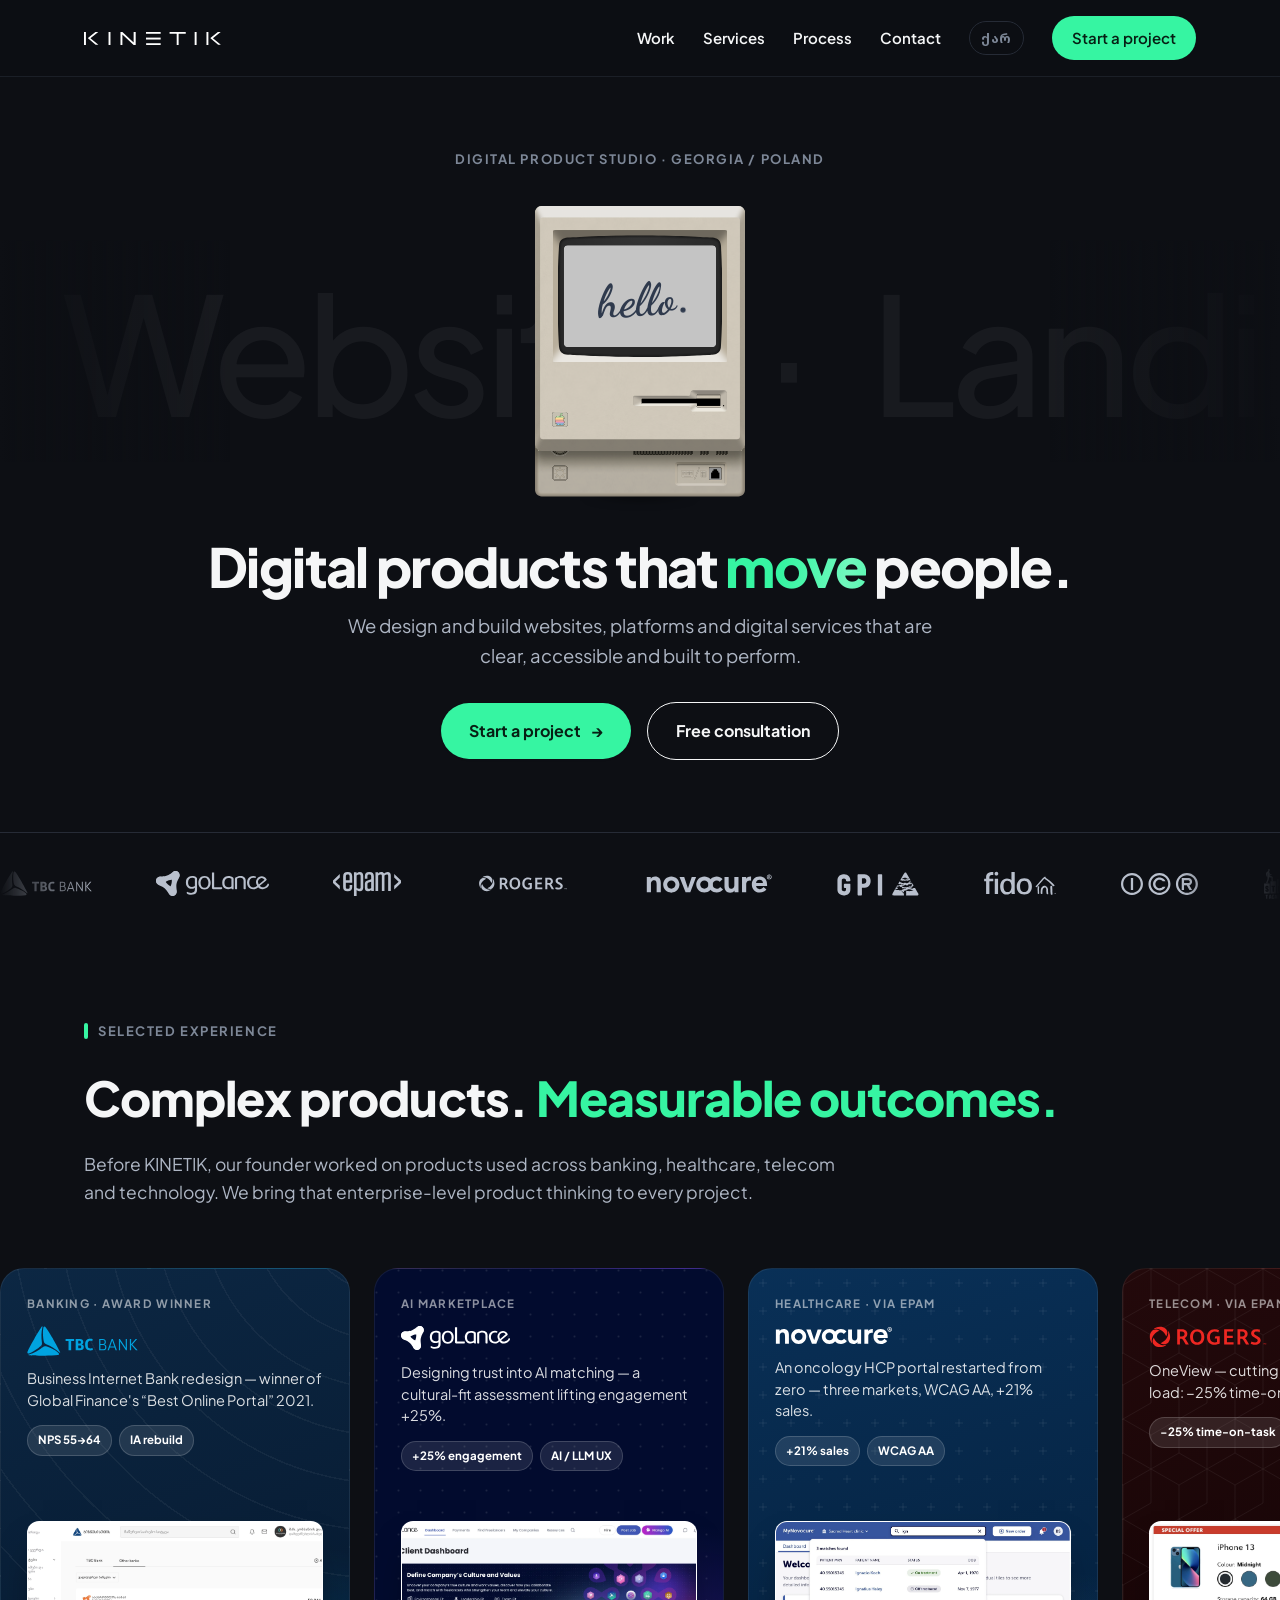
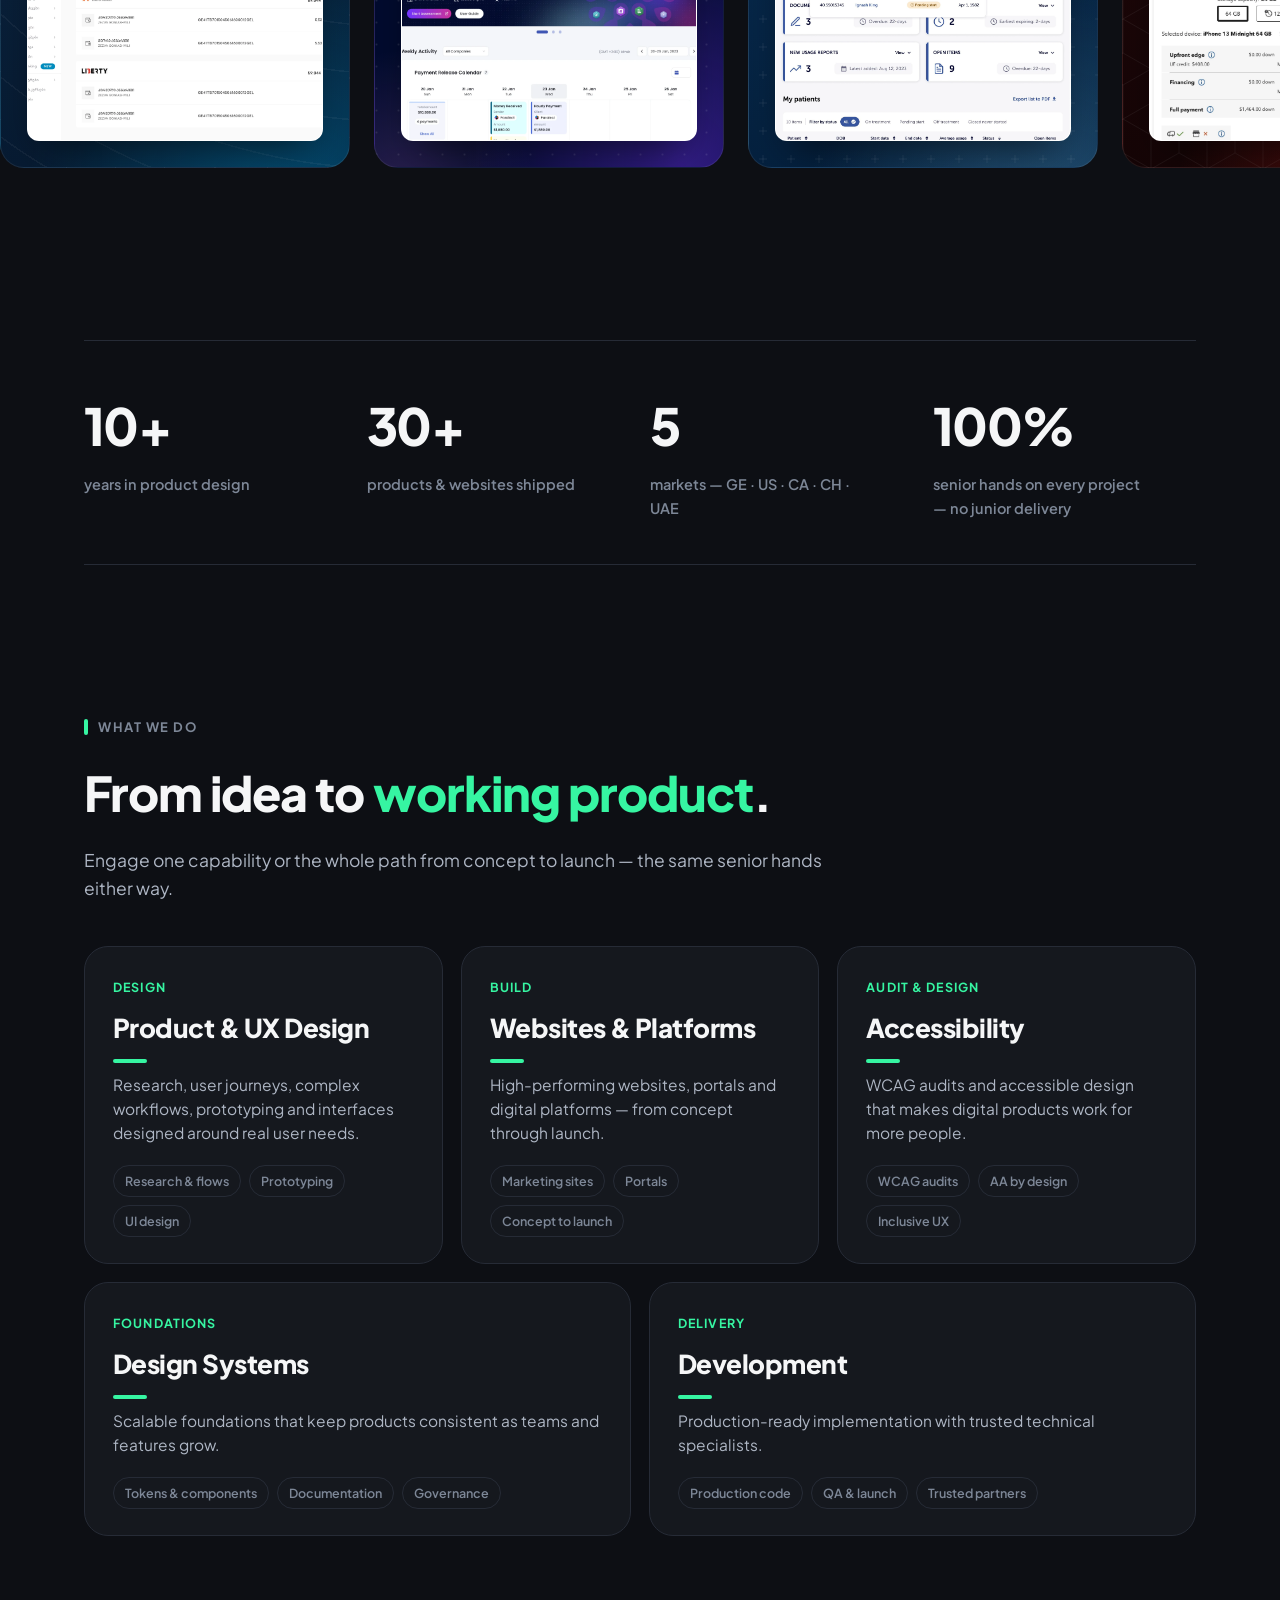
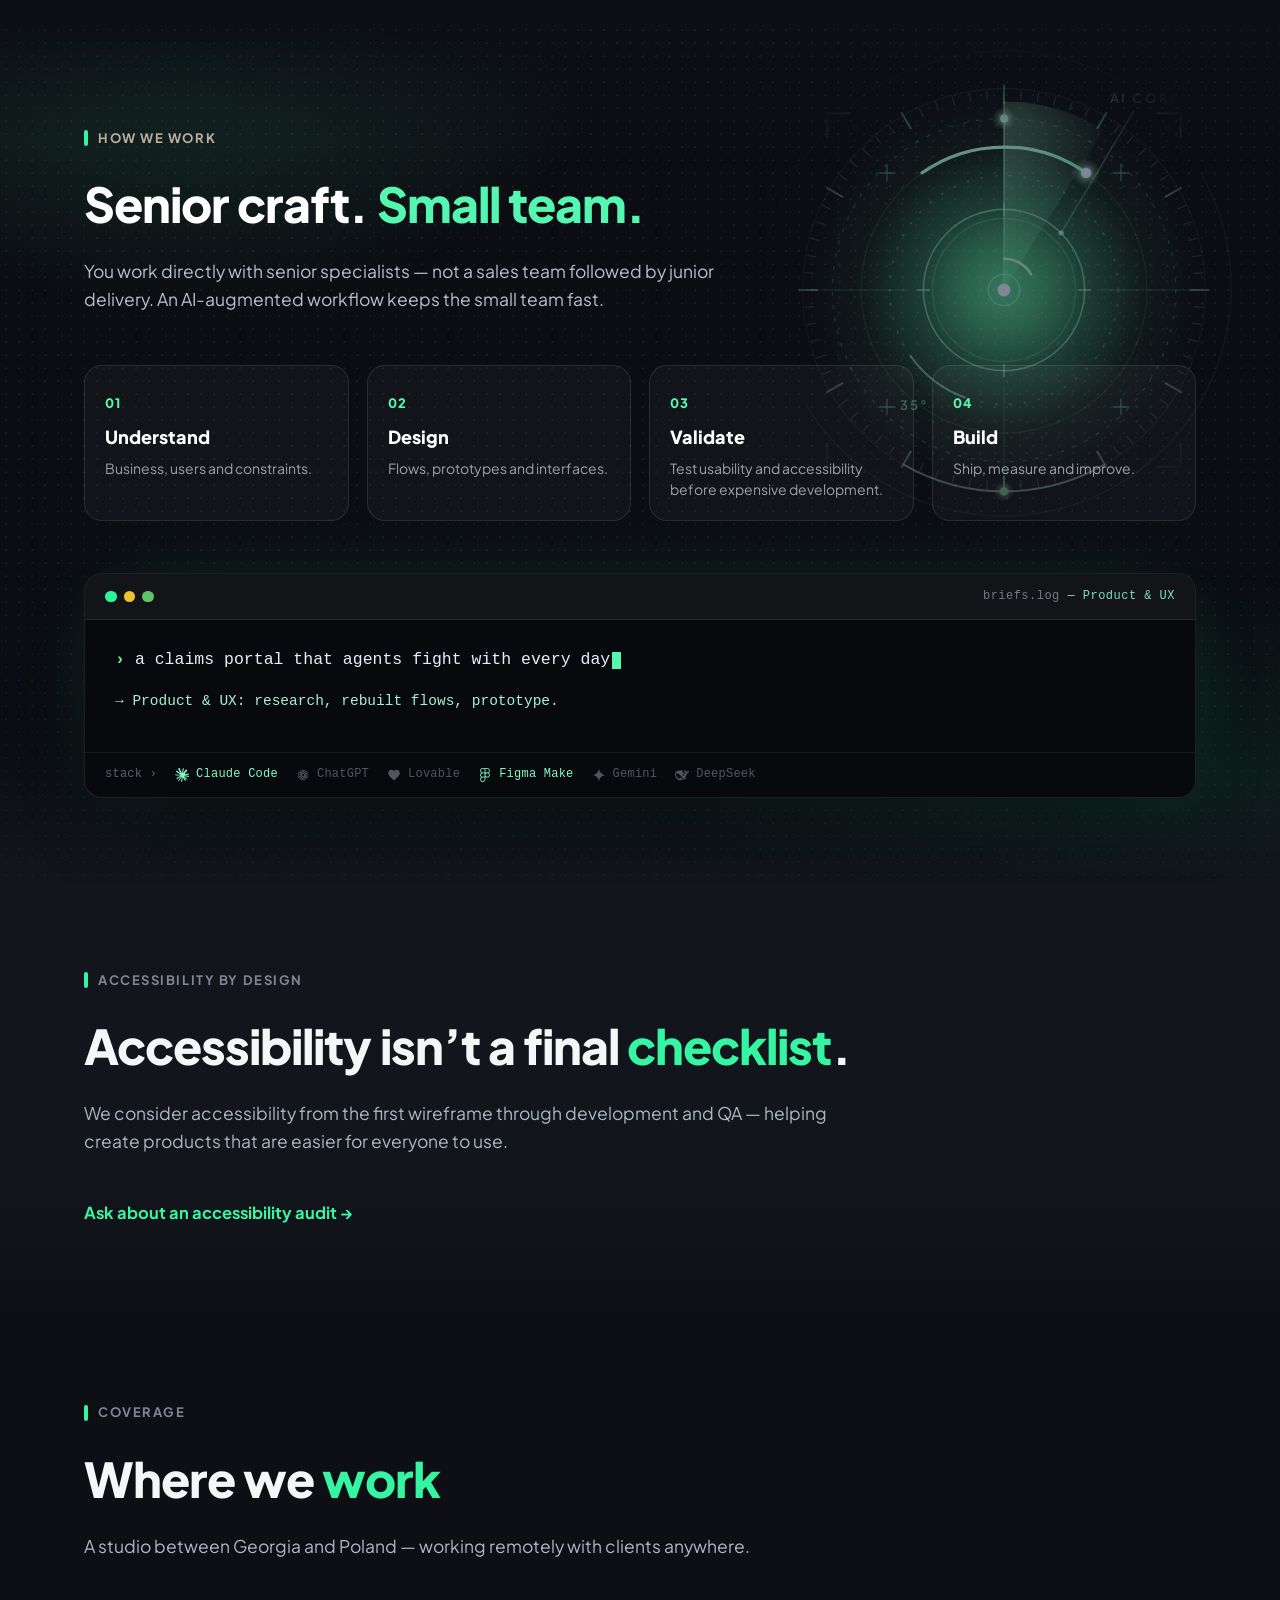
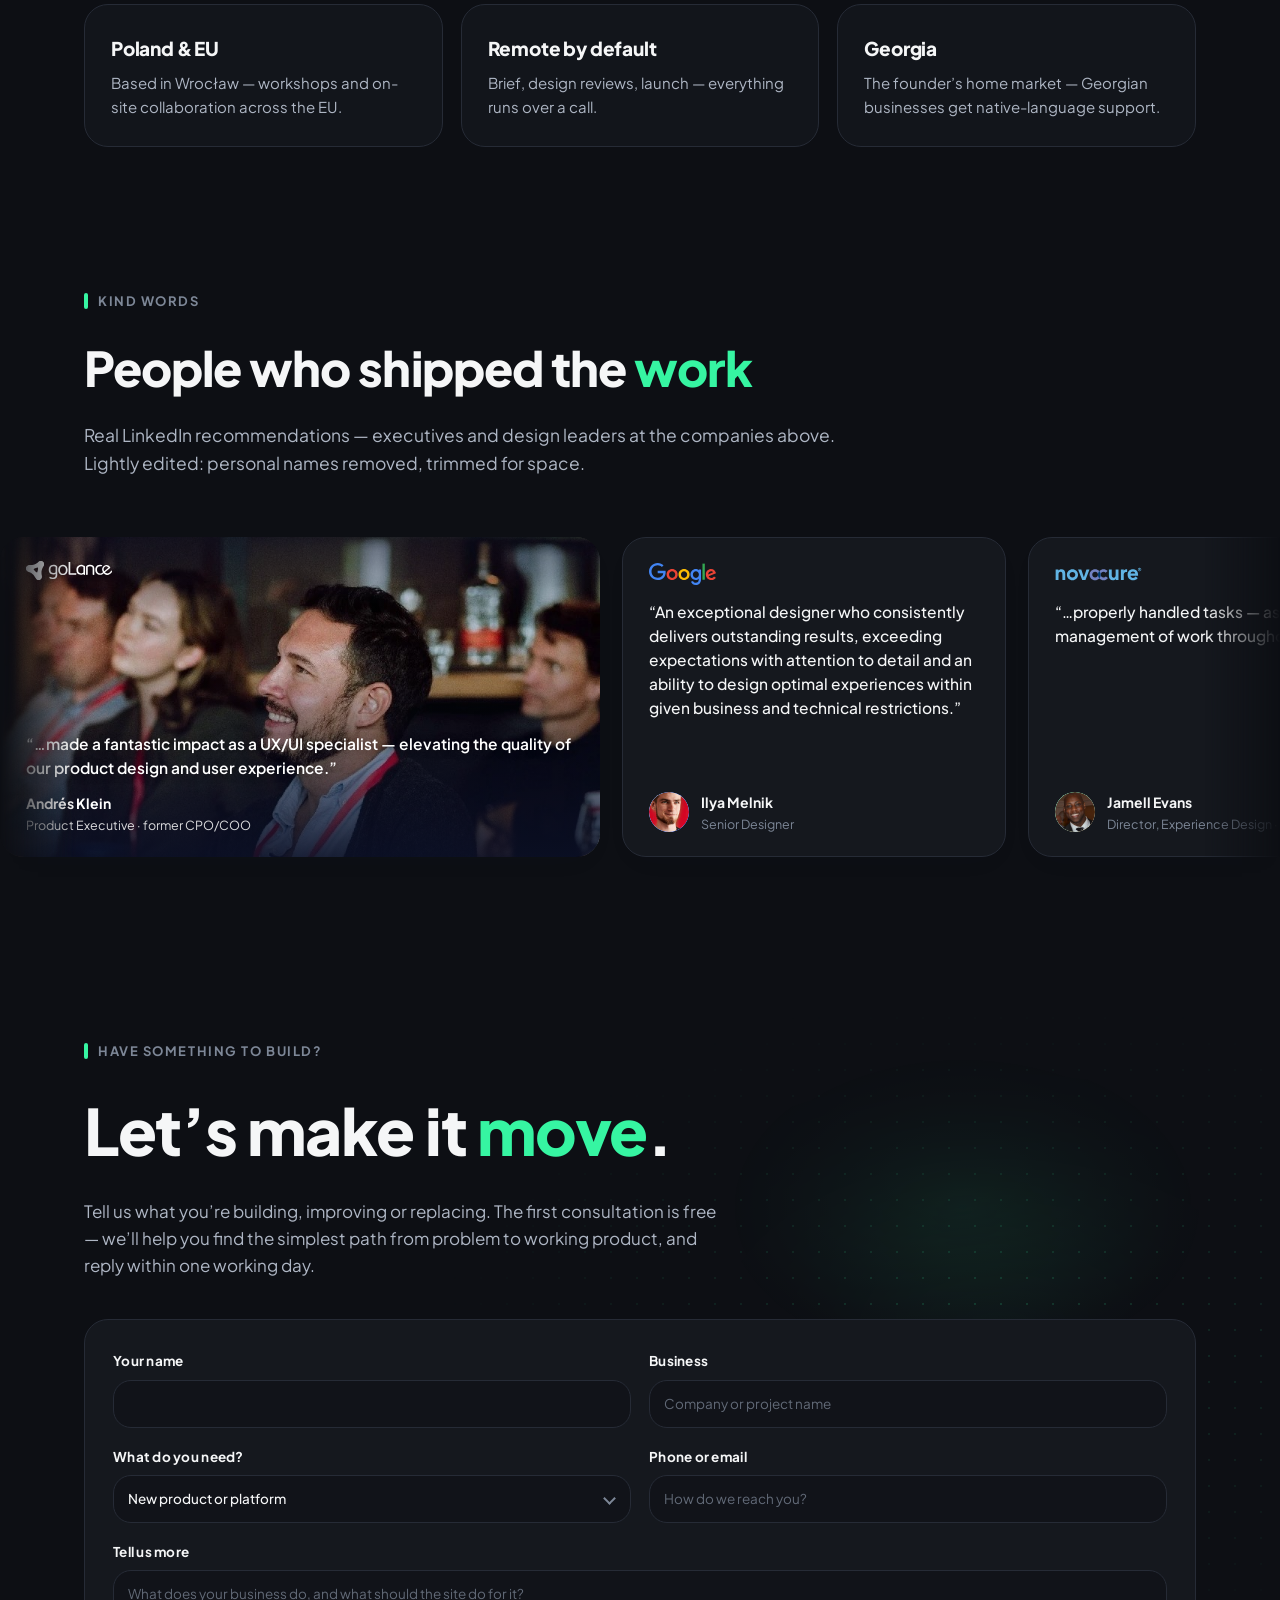
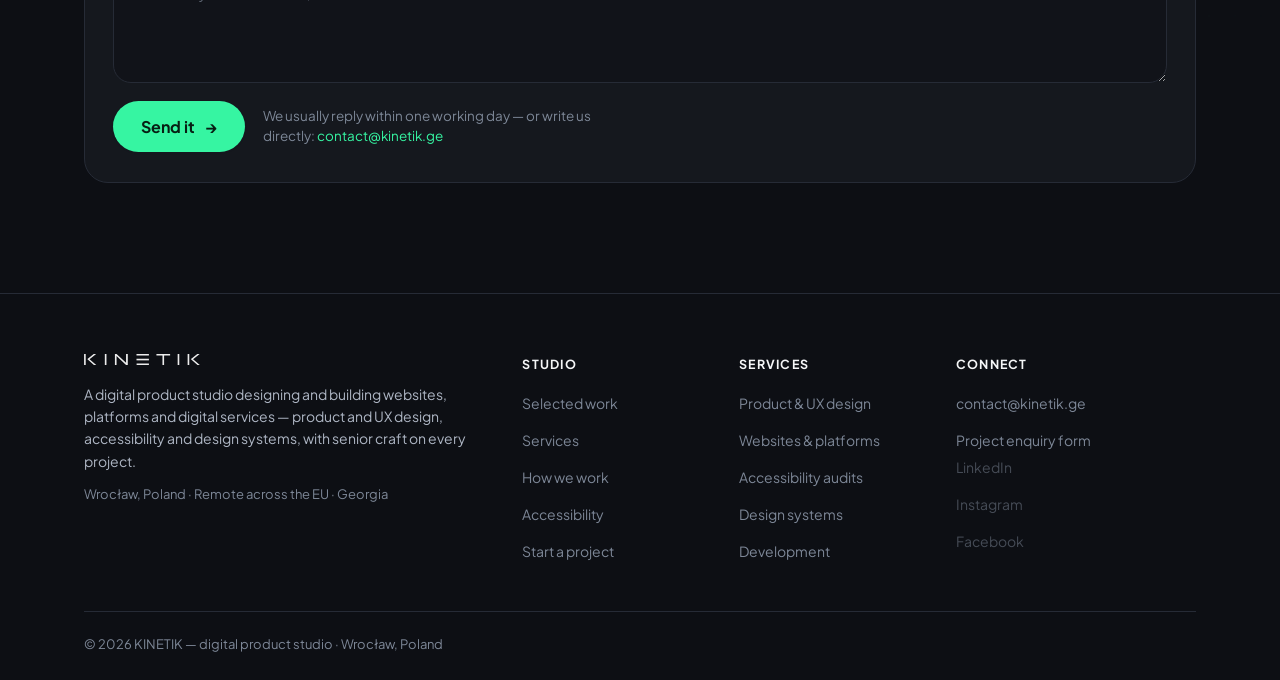
==== commit c33c9c30: "Technical SEO: sitemap, robots, structured data, Georgian keywords The Georgian page described the s" ====
--- a/index.html
+++ b/index.html
@@ -23,6 +23,7 @@
 <meta name="twitter:card" content="summary_large_image">
 <meta name="twitter:image" content="https://www.kinetik.ge/assets/og-image.png">
 <meta name="theme-color" content="#0d0f14">
+<meta property="og:url" content="https://www.kinetik.ge/">
 <meta property="og:locale" content="en_GB">
 <meta property="og:locale:alternate" content="ka_GE">
 
@@ -34,6 +35,82 @@
 <link rel="alternate" hreflang="en" href="https://www.kinetik.ge/">
 <link rel="alternate" hreflang="ka" href="https://www.kinetik.ge/ka/">
 <link rel="alternate" hreflang="x-default" href="https://www.kinetik.ge/">
+
+<!-- Structured data. Deliberately an Organization, NOT a LocalBusiness: that type
+     is built around a street address and opening hours, and inventing either to
+     win a rich result is exactly the kind of thing Google strips trust for. The
+     day there is a real registered address, this becomes a LocalBusiness and the
+     studio becomes eligible for the local pack.
+     No founder node and no sameAs: the founder's name is deliberately absent from
+     this site, and the social handles are not claimed yet. Add sameAs when they
+     resolve — an unclaimed profile URL is worse than none. -->
+<script type="application/ld+json">
+{
+  "@context": "https://schema.org",
+  "@graph": [
+    {
+      "@type": "Organization",
+      "@id": "https://www.kinetik.ge/#organization",
+      "name": "KINETIK",
+      "url": "https://www.kinetik.ge/",
+      "logo": {
+        "@type": "ImageObject",
+        "url": "https://www.kinetik.ge/icon-512.png",
+        "width": 512,
+        "height": 512
+      },
+      "image": "https://www.kinetik.ge/assets/og-image.png",
+      "email": "contact@kinetik.ge",
+      "description": "KINETIK is a digital product studio. We design and build websites, platforms and digital services that are clear, accessible and built to perform.",
+      "knowsLanguage": [
+        { "@type": "Language", "name": "Georgian", "alternateName": "ka" },
+        { "@type": "Language", "name": "English", "alternateName": "en" }
+      ],
+      "areaServed": [
+        { "@type": "Country", "name": "Georgia" },
+        { "@type": "Country", "name": "Poland" }
+      ],
+      "knowsAbout": [
+        "Product design",
+        "UX/UI design",
+        "Web development",
+        "Web accessibility",
+        "WCAG 2.2 audits",
+        "Design systems",
+        "E-commerce"
+      ],
+      "hasOfferCatalog": {
+        "@type": "OfferCatalog",
+        "name": "Services",
+        "itemListElement": [
+          { "@type": "Offer", "itemOffered": { "@type": "Service", "name": "Product & UX design", "description": "Research, user journeys, complex workflows, prototyping and interfaces designed around real user needs." } },
+          { "@type": "Offer", "itemOffered": { "@type": "Service", "name": "Websites & platforms", "description": "High-performing websites, portals and digital platforms — from concept through launch." } },
+          { "@type": "Offer", "itemOffered": { "@type": "Service", "name": "Accessibility", "description": "WCAG audits and accessible design that makes digital products work for more people." } },
+          { "@type": "Offer", "itemOffered": { "@type": "Service", "name": "Design systems", "description": "Scalable foundations that keep products consistent as teams and features grow." } },
+          { "@type": "Offer", "itemOffered": { "@type": "Service", "name": "Development", "description": "Production-ready implementation with trusted technical specialists." } }
+        ]
+      }
+    },
+    {
+      "@type": "WebSite",
+      "@id": "https://www.kinetik.ge/#website",
+      "url": "https://www.kinetik.ge/",
+      "name": "KINETIK",
+      "publisher": { "@id": "https://www.kinetik.ge/#organization" },
+      "inLanguage": ["en", "ka"]
+    },
+    {
+      "@type": "WebPage",
+      "@id": "https://www.kinetik.ge/#webpage",
+      "url": "https://www.kinetik.ge/",
+      "name": "KINETIK — Digital Product Studio",
+      "isPartOf": { "@id": "https://www.kinetik.ge/#website" },
+      "about": { "@id": "https://www.kinetik.ge/#organization" },
+      "inLanguage": "en"
+    }
+  ]
+}
+</script>
 
 <link rel="preconnect" href="https://fonts.googleapis.com">
 <link rel="preconnect" href="https://fonts.gstatic.com" crossorigin>
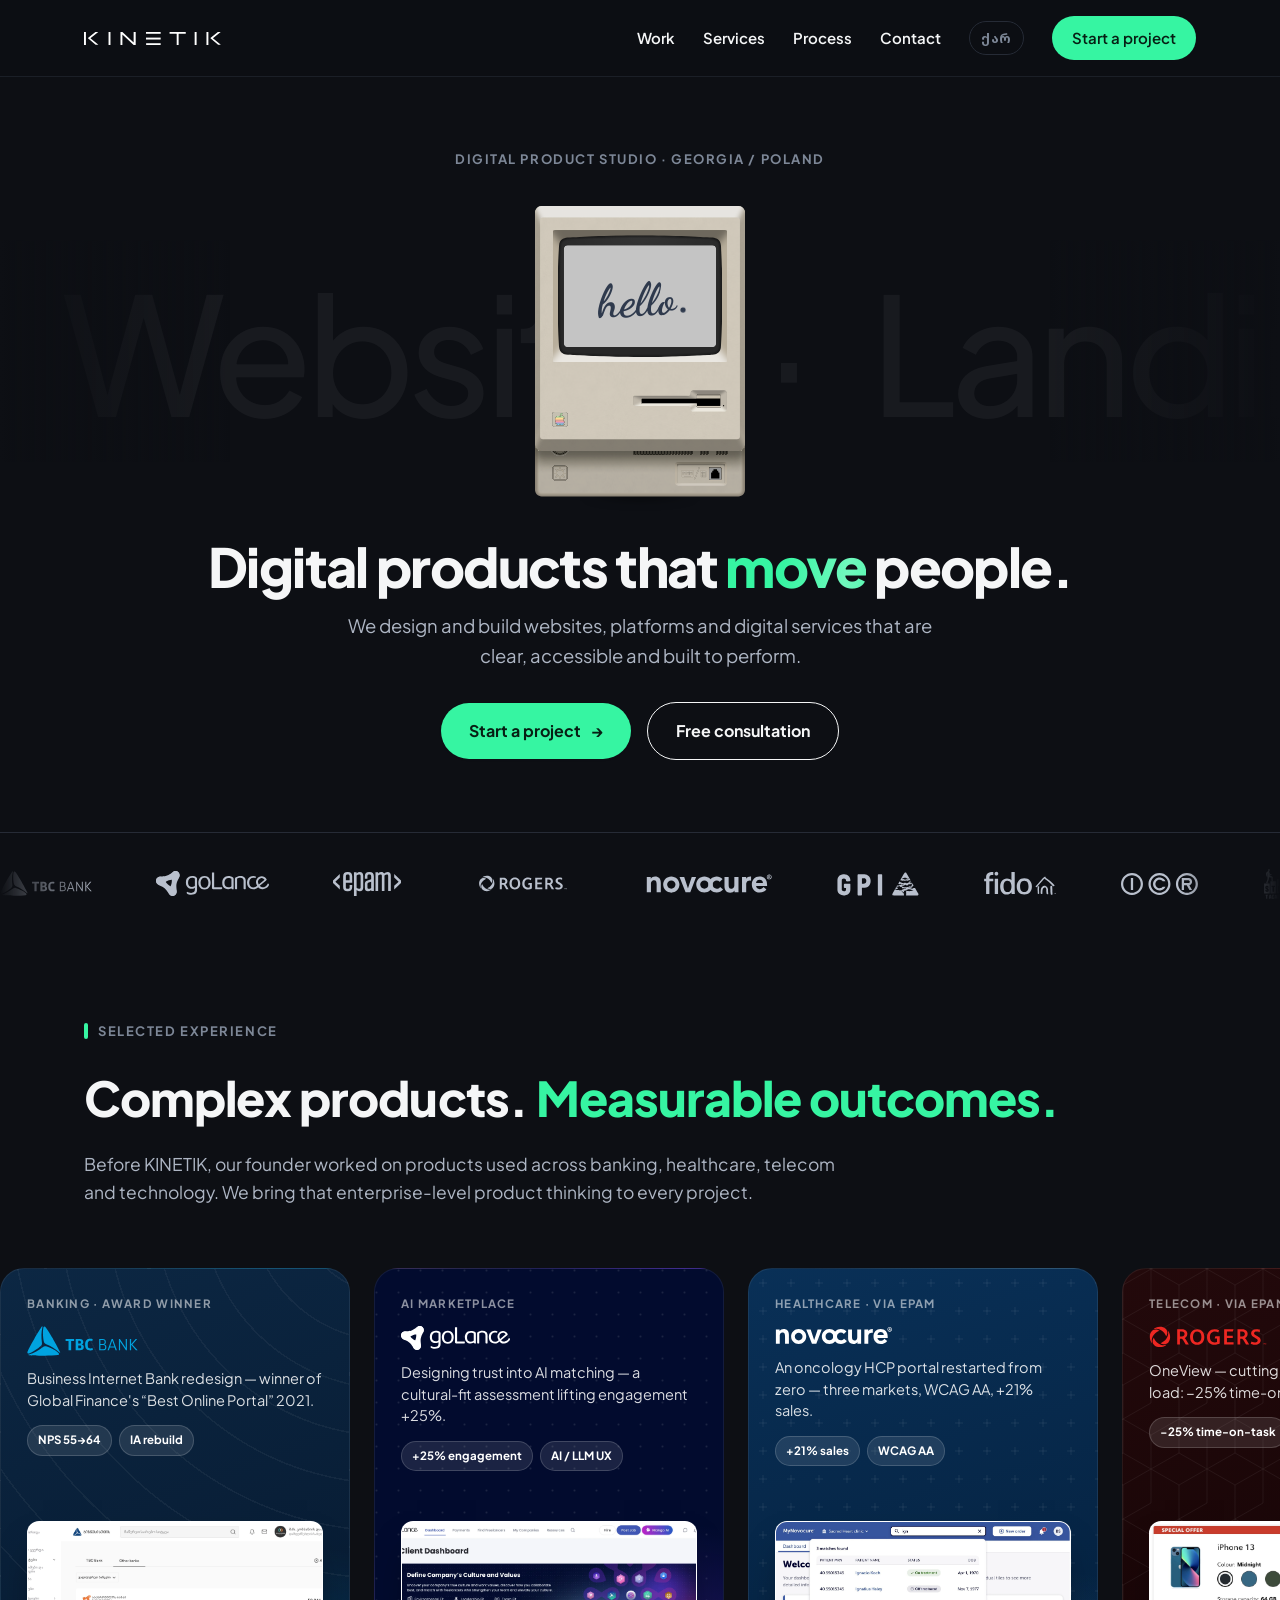
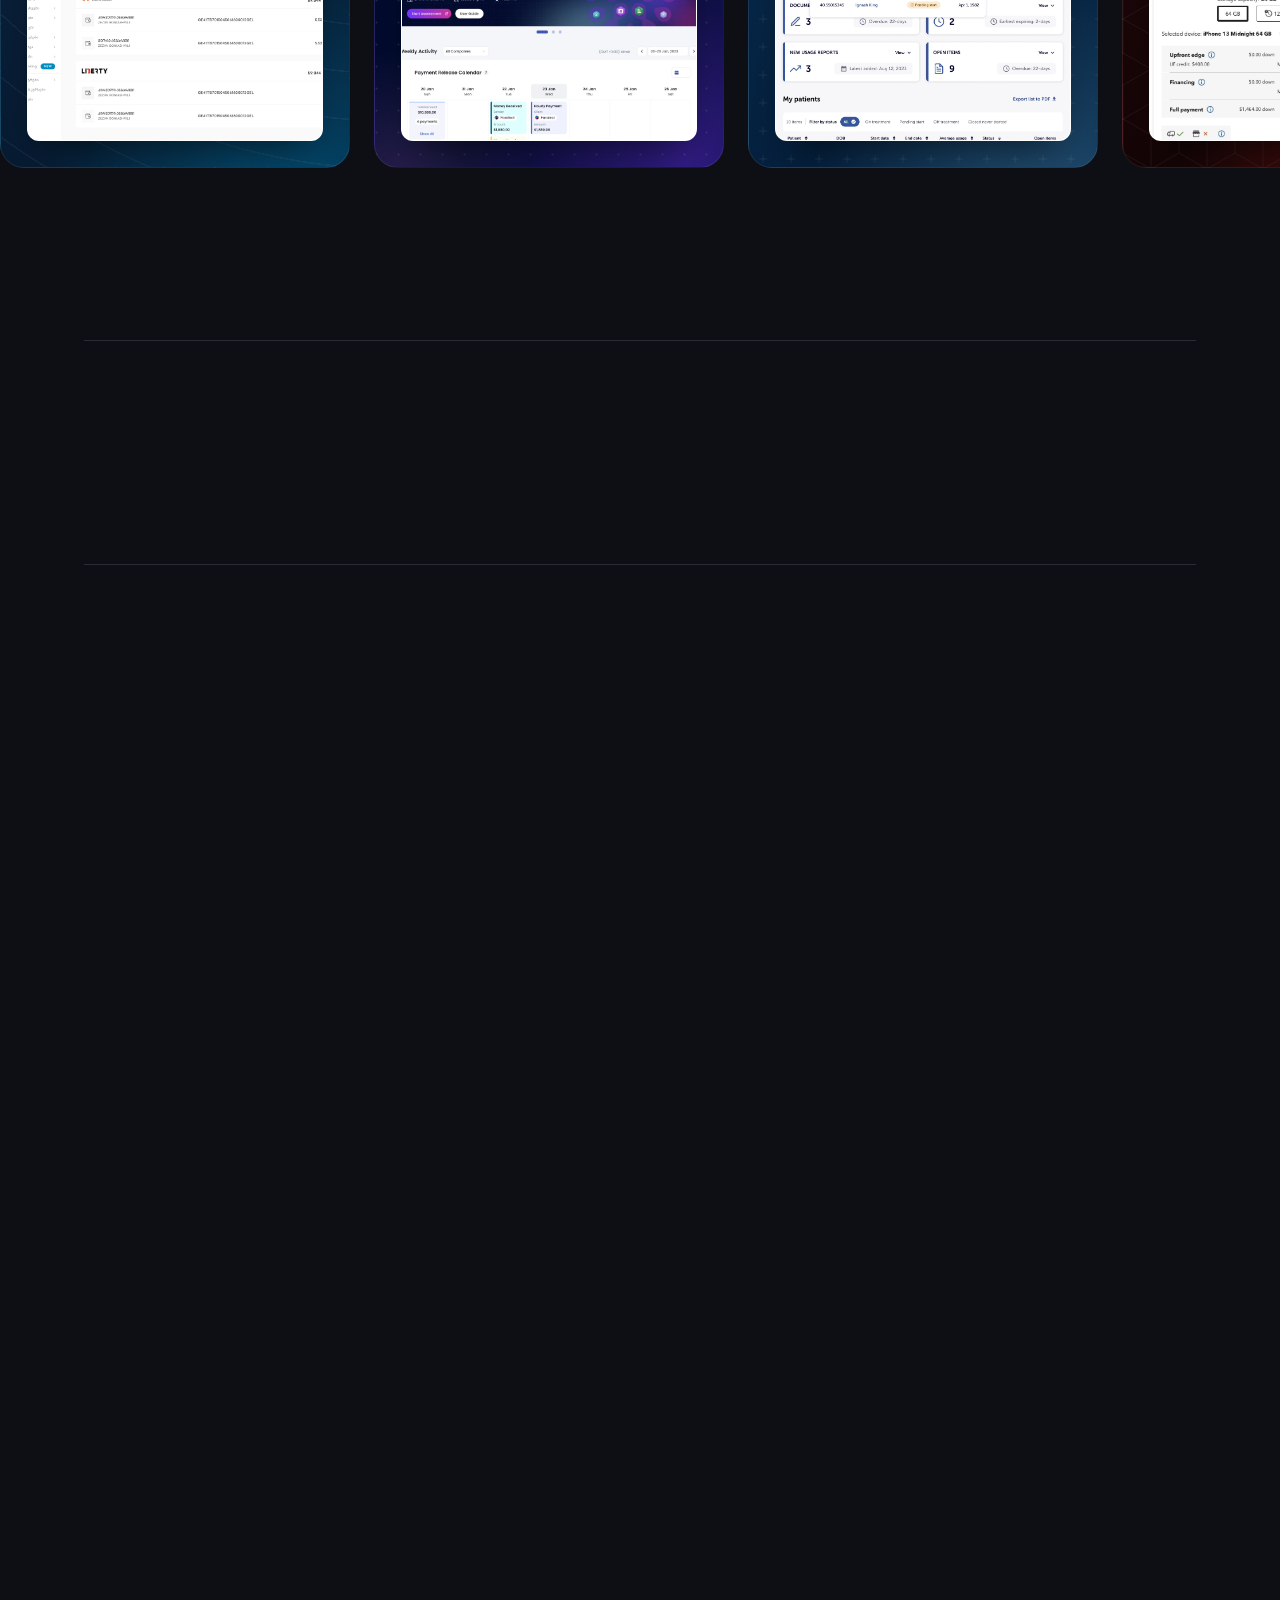
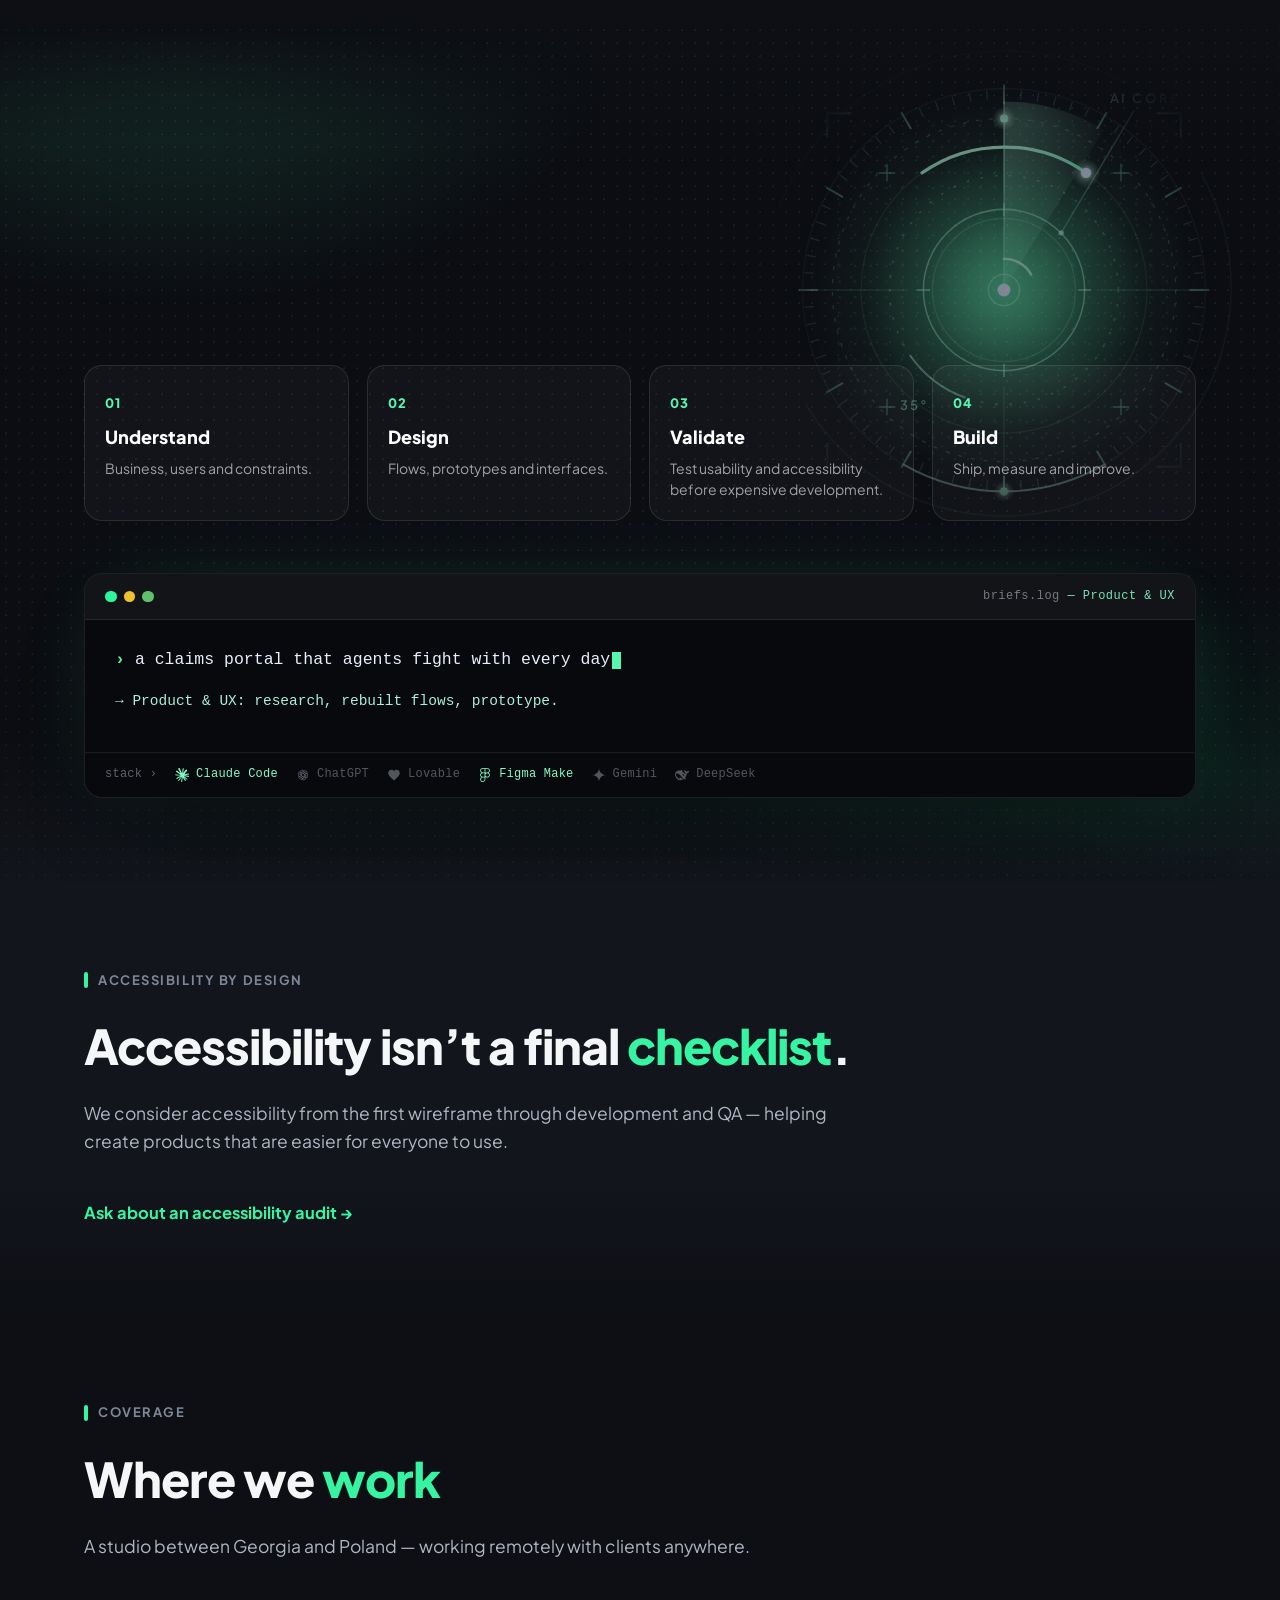
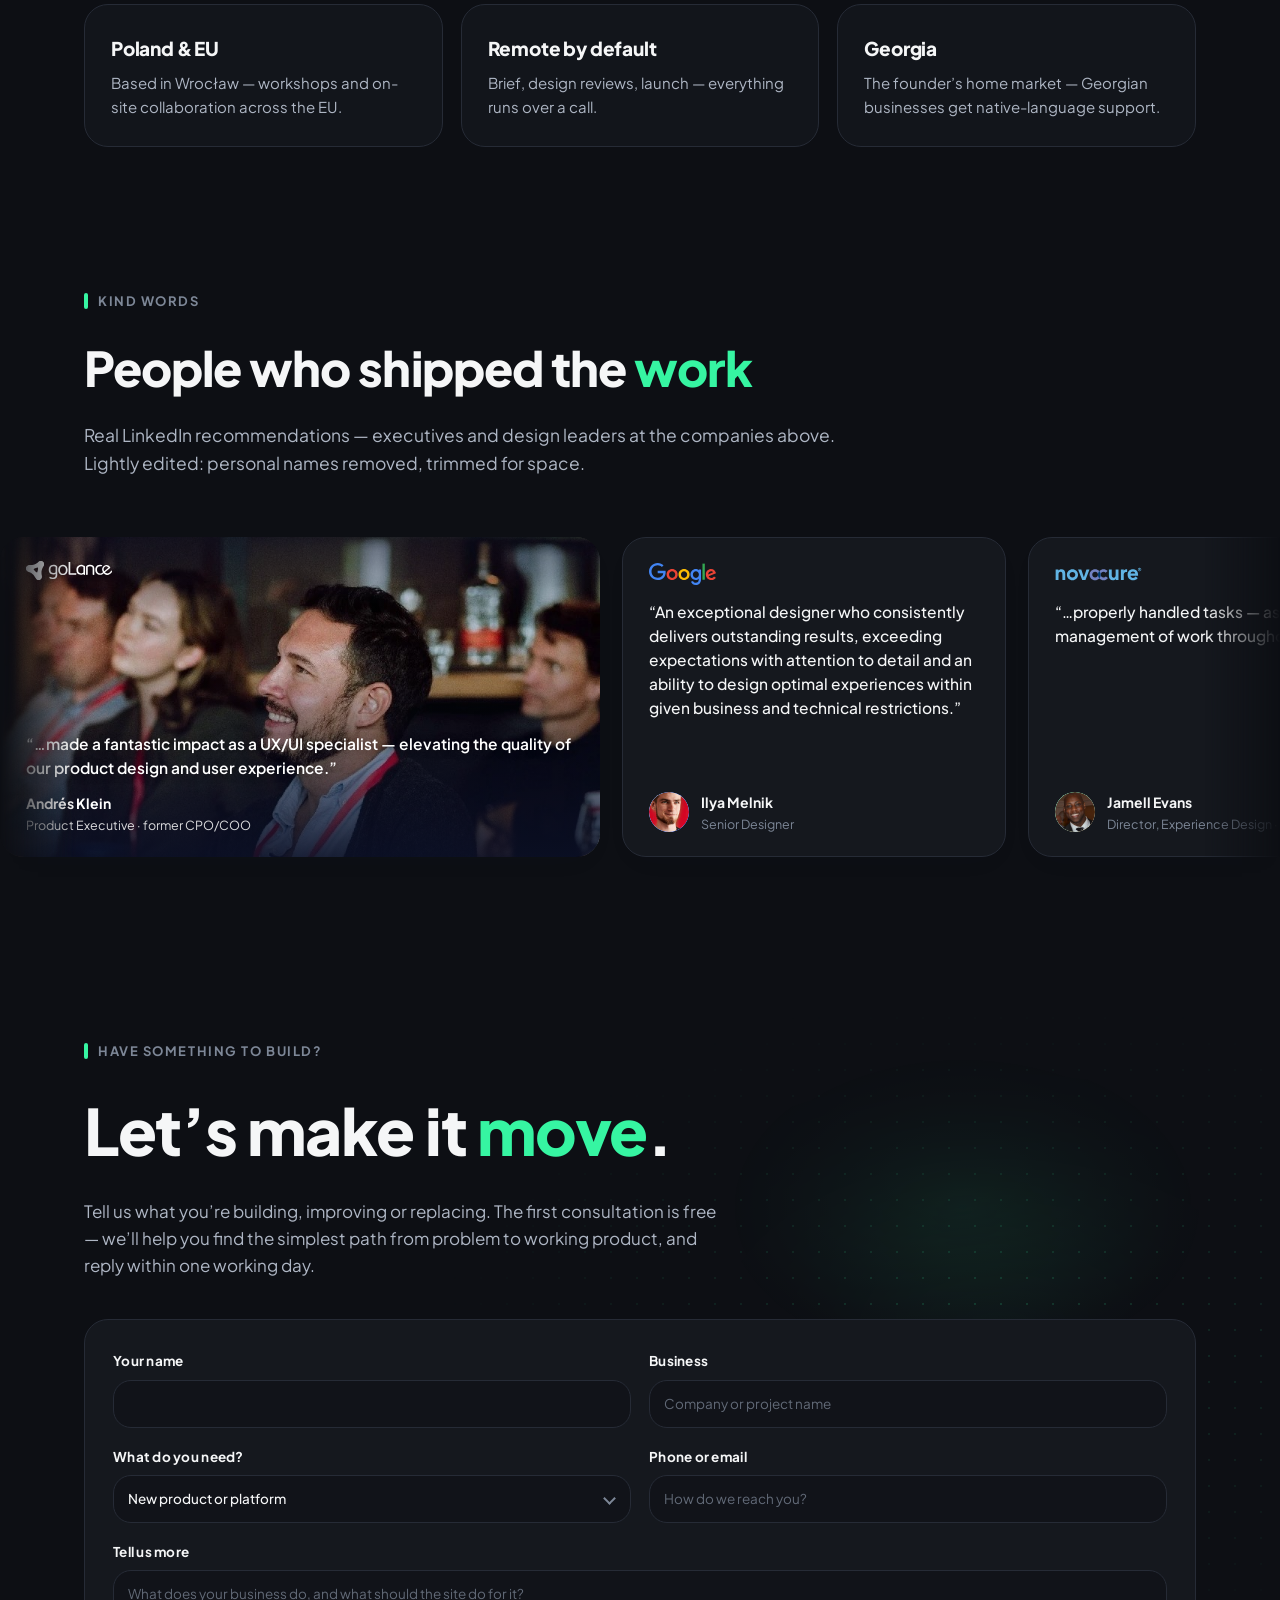
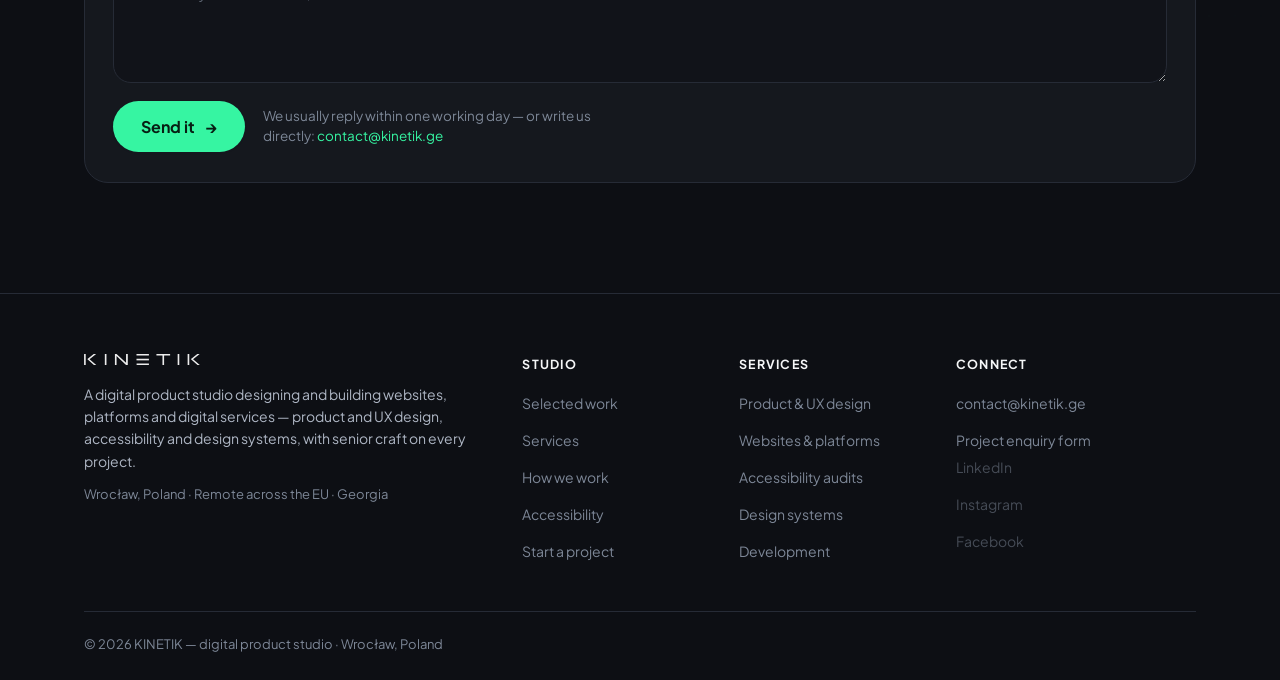
==== commit d6b5d414: "Say the keyword where Google can hear it: headings, snippet length, caching The audit's one high fin" ====
--- a/index.html
+++ b/index.html
@@ -685,27 +685,27 @@
       <p class="section-sub reveal">Engage one capability or the whole path from concept to launch — the same senior hands either way.</p>
       <div class="svc-grid">
         <article class="svc reveal">
-          <p class="svc-name">Product &amp; UX Design</p><p class="svc-type">Design</p>
+          <h3 class="svc-name">Product &amp; UX Design</h3><p class="svc-type">Design</p>
           <p class="svc-desc">Research, user journeys, complex workflows, prototyping and interfaces designed around real user needs.</p>
           <ul class="svc-chips"><li>Research &amp; flows</li><li>Prototyping</li><li>UI design</li></ul>
         </article>
         <article class="svc reveal d1">
-          <p class="svc-name">Websites &amp; Platforms</p><p class="svc-type">Build</p>
+          <h3 class="svc-name">Websites &amp; Platforms</h3><p class="svc-type">Build</p>
           <p class="svc-desc">High-performing websites, portals and digital platforms — from concept through launch.</p>
           <ul class="svc-chips"><li>Marketing sites</li><li>Portals</li><li>Concept to launch</li></ul>
         </article>
         <article class="svc reveal d2">
-          <p class="svc-name">Accessibility</p><p class="svc-type">Audit &amp; design</p>
+          <h3 class="svc-name">Accessibility</h3><p class="svc-type">Audit &amp; design</p>
           <p class="svc-desc">WCAG audits and accessible design that makes digital products work for more people.</p>
           <ul class="svc-chips"><li>WCAG audits</li><li>AA by design</li><li>Inclusive UX</li></ul>
         </article>
         <article class="svc svc-wide reveal">
-          <p class="svc-name">Design Systems</p><p class="svc-type">Foundations</p>
+          <h3 class="svc-name">Design Systems</h3><p class="svc-type">Foundations</p>
           <p class="svc-desc">Scalable foundations that keep products consistent as teams and features grow.</p>
           <ul class="svc-chips"><li>Tokens &amp; components</li><li>Documentation</li><li>Governance</li></ul>
         </article>
         <article class="svc svc-wide reveal d1">
-          <p class="svc-name">Development</p><p class="svc-type">Delivery</p>
+          <h3 class="svc-name">Development</h3><p class="svc-type">Delivery</p>
           <p class="svc-desc">Production-ready implementation with trusted technical specialists.</p>
           <ul class="svc-chips"><li>Production code</li><li>QA &amp; launch</li><li>Trusted partners</li></ul>
         </article>
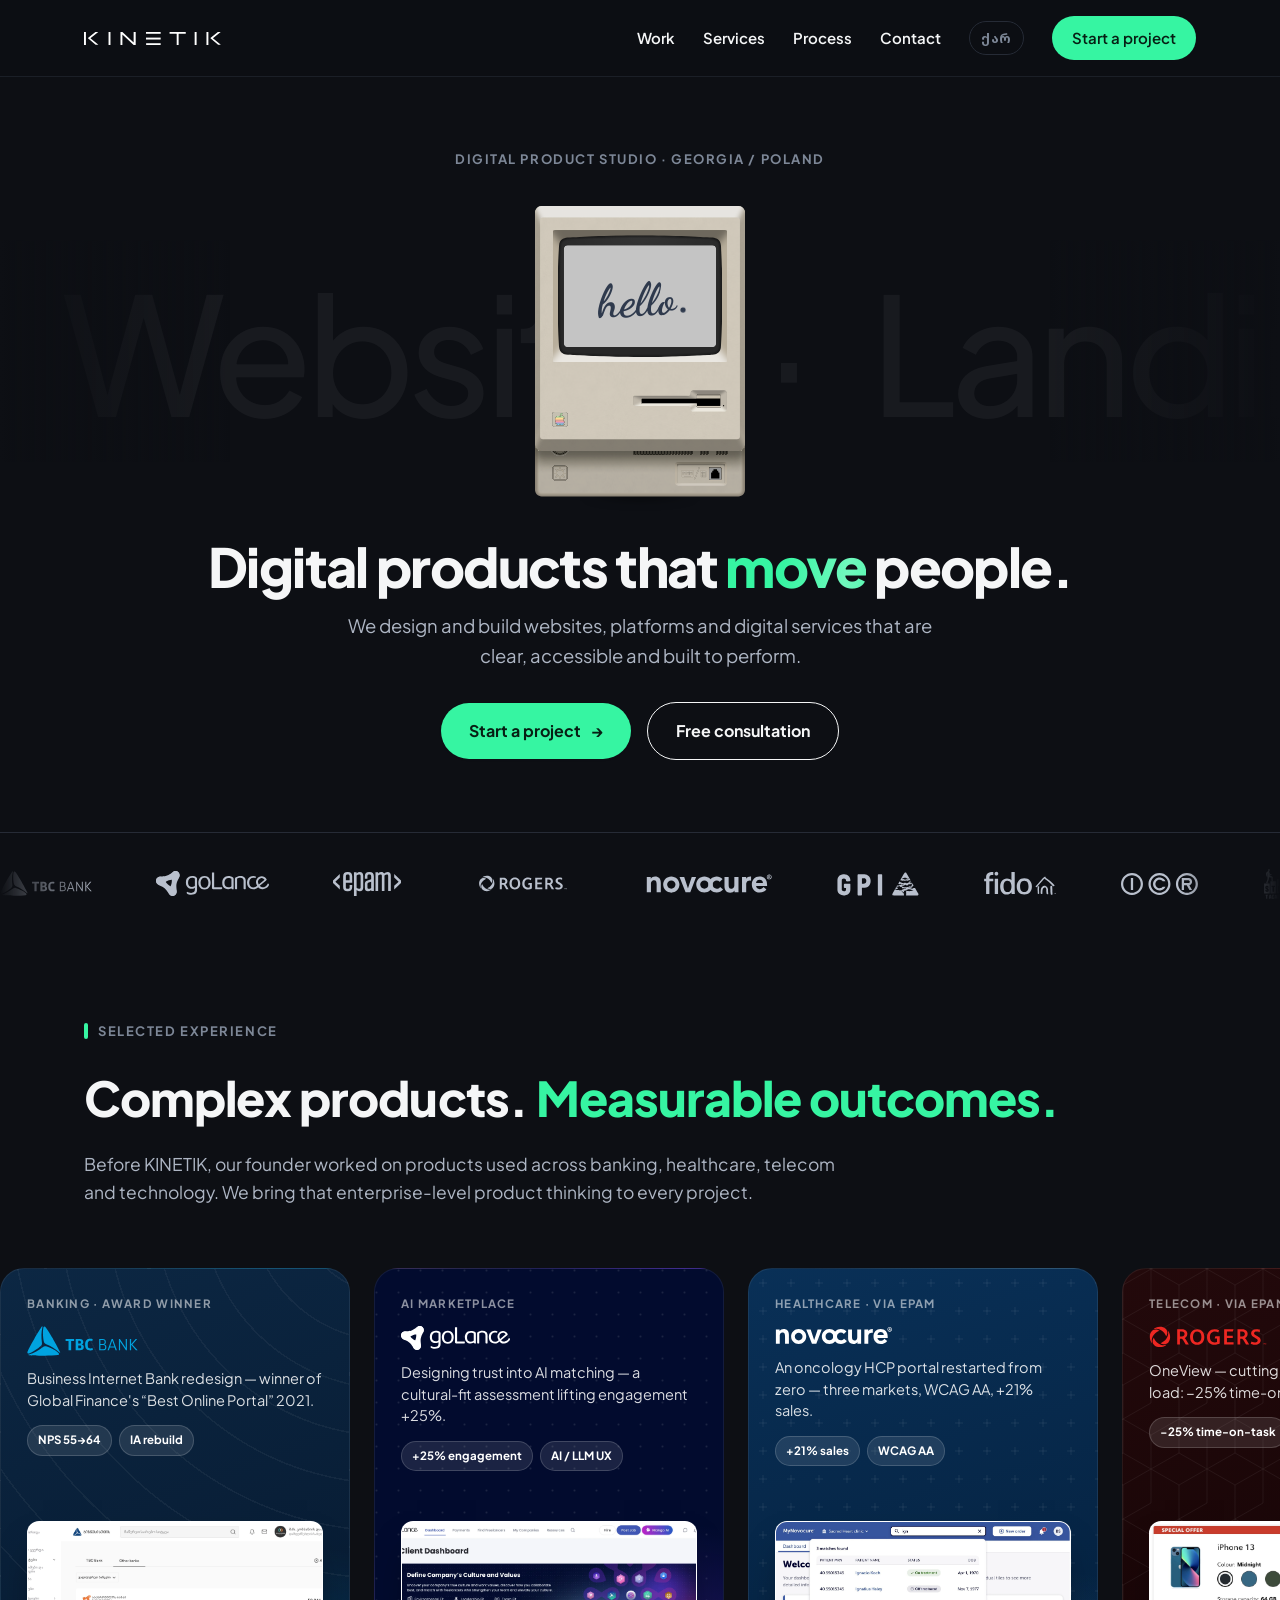
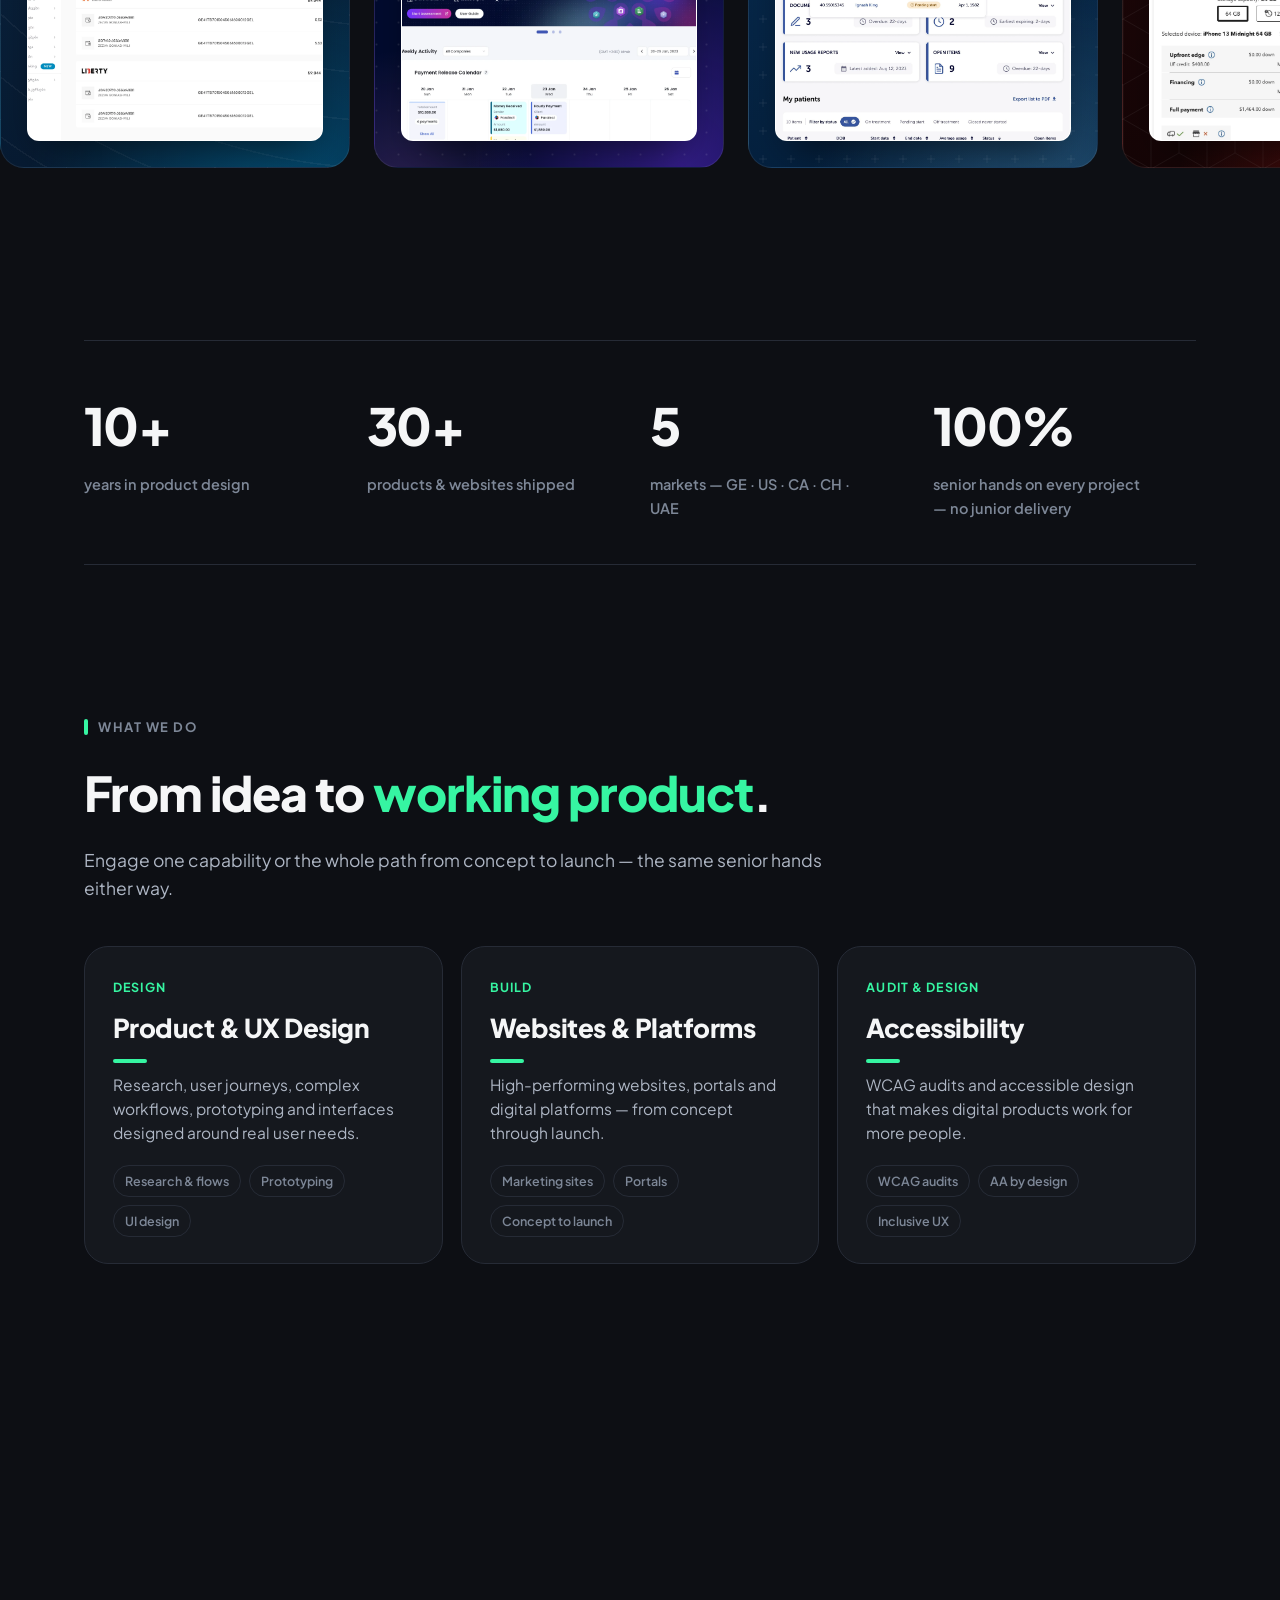
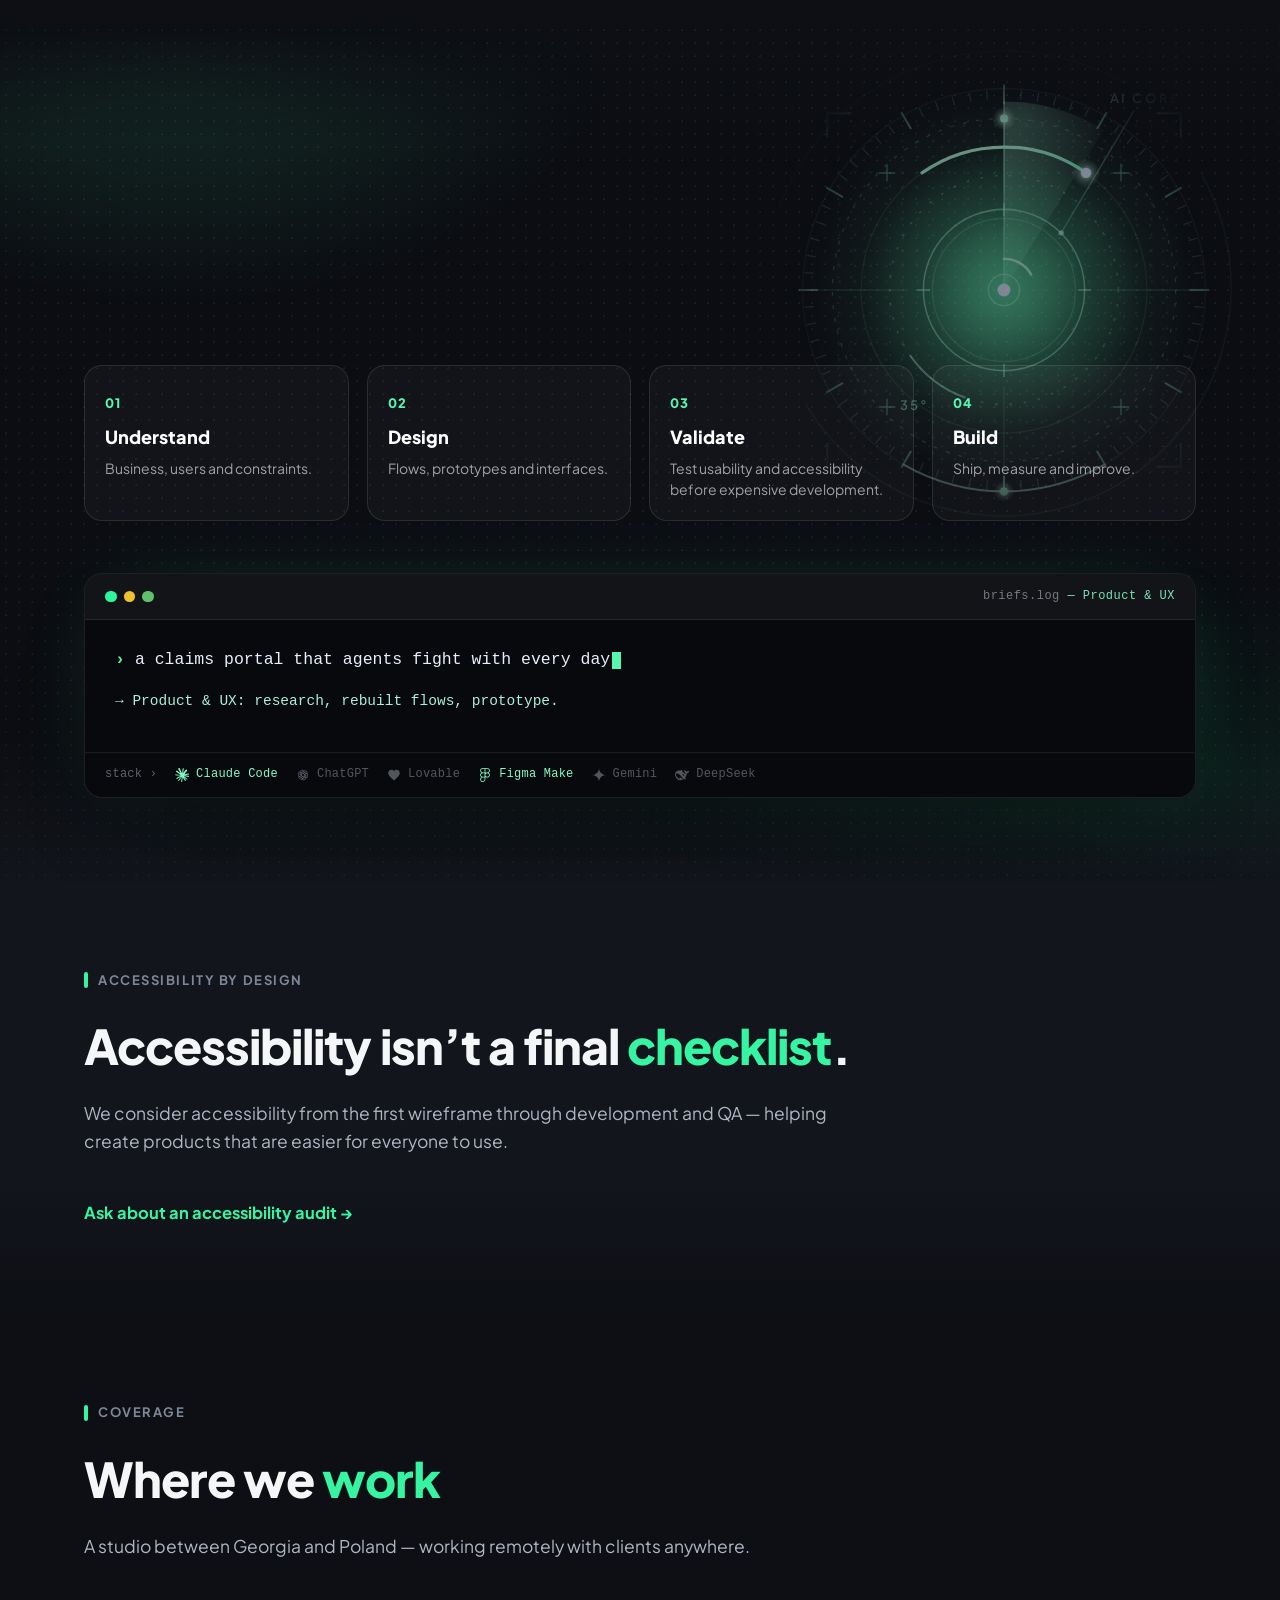
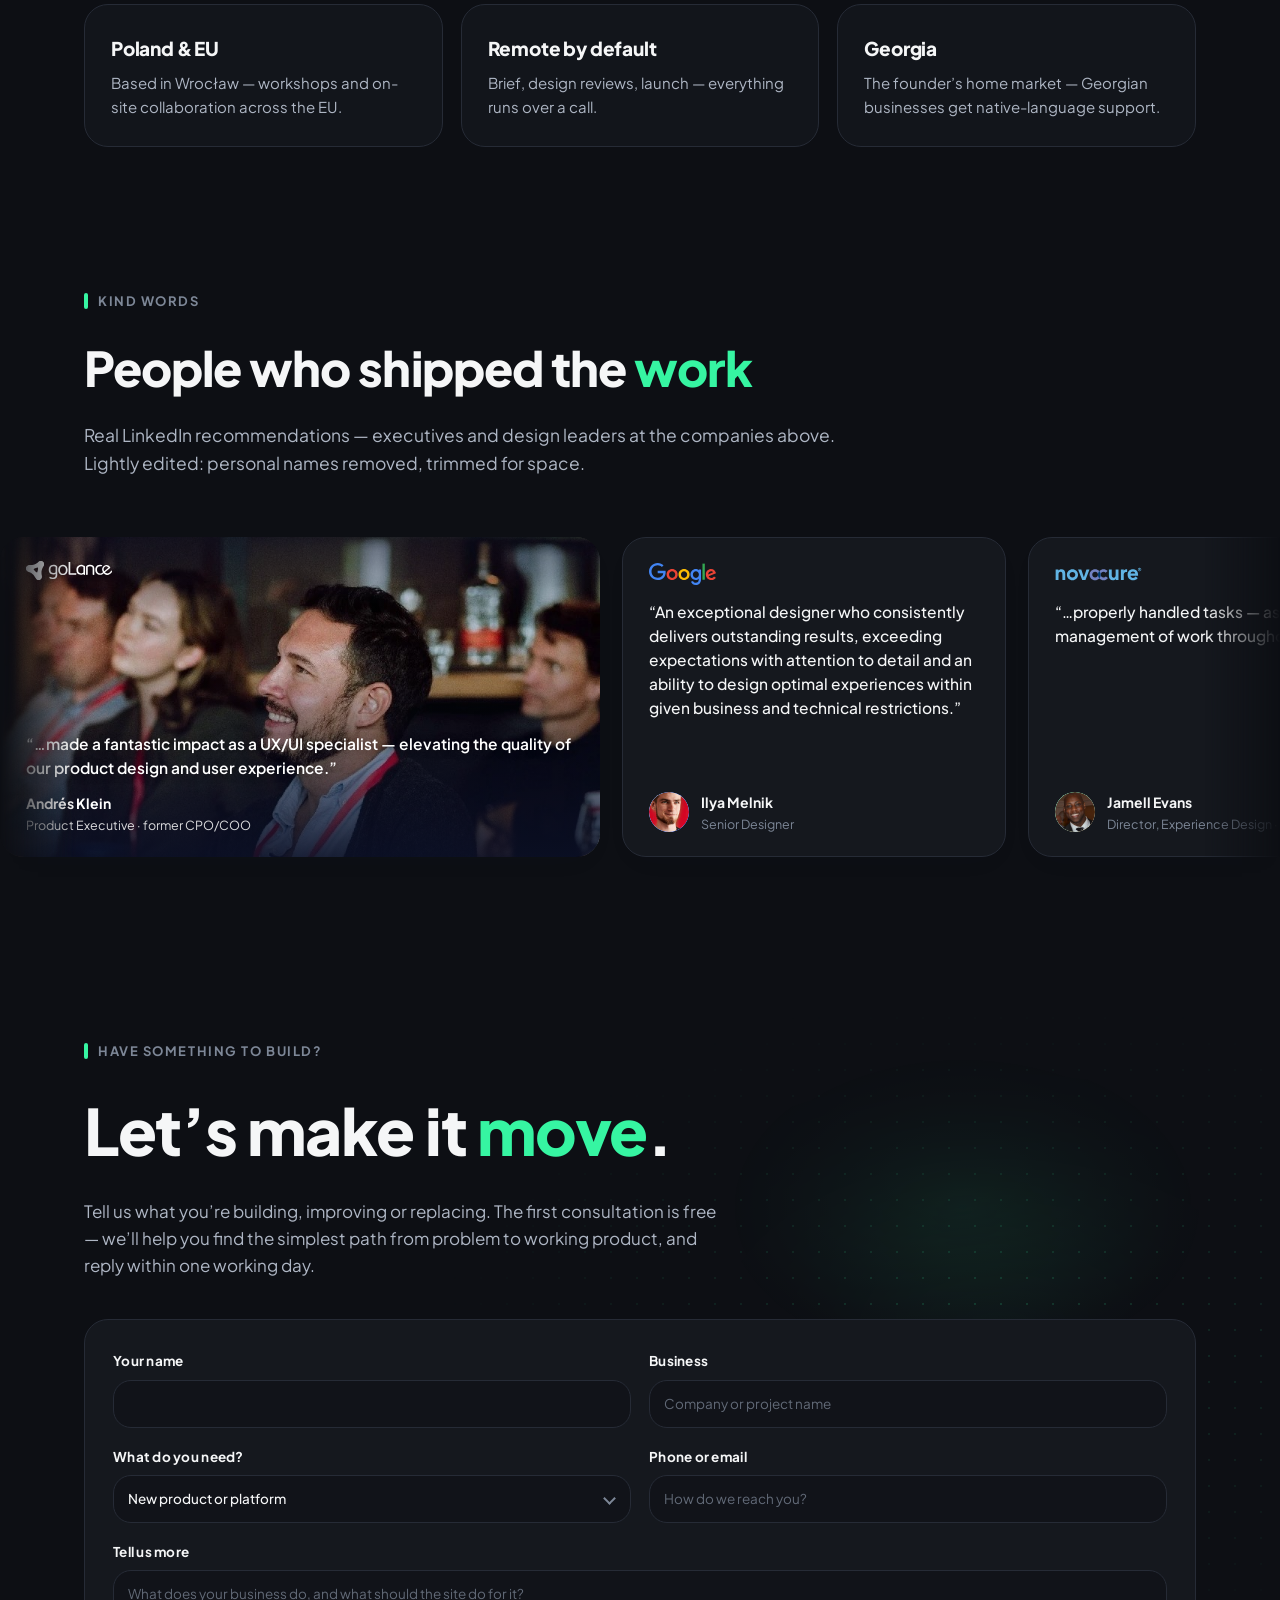
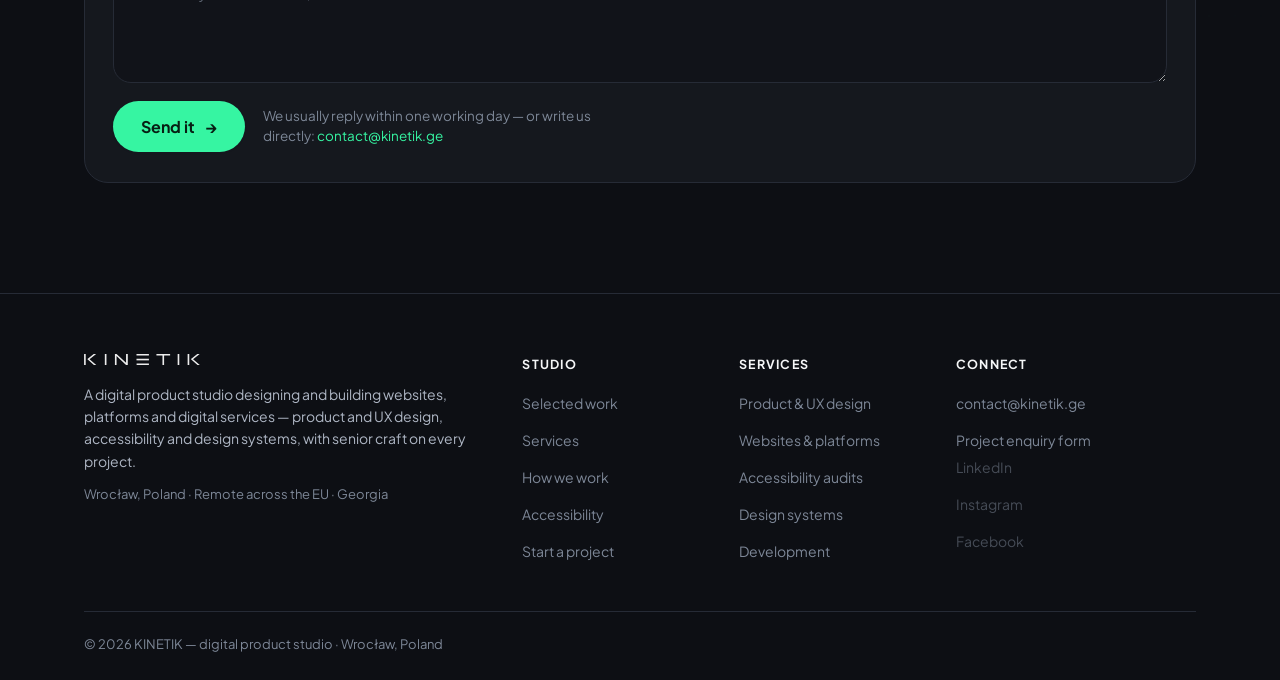
==== commit b46e65cd: "A Georgian page for the one market with a deadline and no competition Article 36¹ makes website acce" ====
--- a/index.html
+++ b/index.html
@@ -115,7 +115,7 @@
 <link rel="preconnect" href="https://fonts.googleapis.com">
 <link rel="preconnect" href="https://fonts.gstatic.com" crossorigin>
 <link href="https://fonts.googleapis.com/css2?family=Dancing+Script:wght@700&family=Plus+Jakarta+Sans:ital,wght@0,200..800;1,400&display=swap" rel="stylesheet">
-<link rel="stylesheet" href="styles.css?v=20">
+<link rel="stylesheet" href="styles.css?v=21">
 <link rel="icon" href="favicon.ico" sizes="32x32">
 <link rel="icon" href="assets/favicon.svg" type="image/svg+xml">
 <link rel="apple-touch-icon" href="apple-touch-icon.png">
--- a/styles.css
+++ b/styles.css
@@ -1480,6 +1480,66 @@
 .a11y-link .btn-arrow { display: inline-block; transition: transform .25s ease; }
 .a11y-link a:hover .btn-arrow { transform: translateX(4px); }
 
+/* --- /ka/khelmisatsvdomoba/ — the accessibility-law landing page --------------
+   A prose page, not a section of the one-pager, so it sets its own measure.
+   Everything reuses the existing tokens and primitives (kicker, btn, reveal);
+   these rules only add the long-form layout the home page never needed. */
+.a11y-hero {
+  padding: clamp(96px, 14vh, 150px) 0 clamp(40px, 6vh, 64px);
+  background: linear-gradient(to bottom, var(--band), var(--bg) 82%);
+}
+.a11y-h1 {
+  font-size: clamp(30px, 4.6vw, 52px); line-height: 1.09; letter-spacing: -0.03em;
+  color: var(--ink); margin: 16px 0 0; max-width: 20ch; text-wrap: balance;
+}
+.a11y-lede { max-width: 62ch; margin-top: 22px; font-size: clamp(17px, 2vw, 19px); line-height: 1.6; }
+.a11y-cta { margin-top: 34px; }
+
+.a11y-body { padding: 0 0 96px; }
+.a11y-body h2 {
+  font-size: clamp(24px, 3vw, 32px); line-height: 1.2; letter-spacing: -0.02em;
+  color: var(--ink); margin: 56px 0 16px; max-width: 24ch; text-wrap: balance;
+}
+.a11y-body h3 {
+  font-size: 19px; line-height: 1.35; color: var(--ink);
+  margin: 34px 0 10px; max-width: 34ch; text-wrap: balance;
+}
+.a11y-body p { max-width: 66ch; margin-bottom: 16px; line-height: 1.68; }
+.a11y-body strong { color: var(--ink); font-weight: 700; }
+/* sup is the article number (36¹) — keep it from opening the line height */
+.a11y-body sup, .a11y-h1 sup, .a11y-lede sup { line-height: 0; font-size: .72em; }
+
+.a11y-list { list-style: none; max-width: 62ch; margin: 0 0 16px; display: grid; gap: 10px; }
+.a11y-list li { position: relative; padding-left: 26px; line-height: 1.55; }
+.a11y-list li::before {
+  content: ""; position: absolute; left: 0; top: .62em;
+  width: 8px; height: 8px; border-radius: 2px; background: var(--accent);
+}
+
+.a11y-steps { list-style: none; counter-reset: a11ystep; max-width: 66ch; margin: 0 0 16px; display: grid; gap: 16px; }
+.a11y-steps li {
+  counter-increment: a11ystep; position: relative; padding-left: 46px; line-height: 1.62;
+}
+.a11y-steps li::before {
+  content: counter(a11ystep); position: absolute; left: 0; top: 0;
+  width: 30px; height: 30px; display: grid; place-items: center;
+  border-radius: var(--r-md); corner-shape: squircle;
+  background: color-mix(in srgb, var(--accent) 14%, transparent);
+  color: var(--accent); font-size: 13.5px; font-weight: 800;
+}
+.a11y-steps b { color: var(--ink); font-weight: 700; }
+
+.a11y-source {
+  margin-top: 44px; padding-top: 22px; border-top: 1px solid var(--line);
+  font-size: 14.5px; line-height: 1.6; color: var(--mute); max-width: 66ch;
+}
+.a11y-source a { color: var(--accent-ink); }
+
+@media (max-width: 640px) {
+  .a11y-body { padding-bottom: 72px; }
+  .a11y-body h2 { margin-top: 44px; }
+}
+
 /* --- motion off switch for the new pieces --- */
 @media (max-width: 560px) {
   .khero-mac { width: 180px; }
